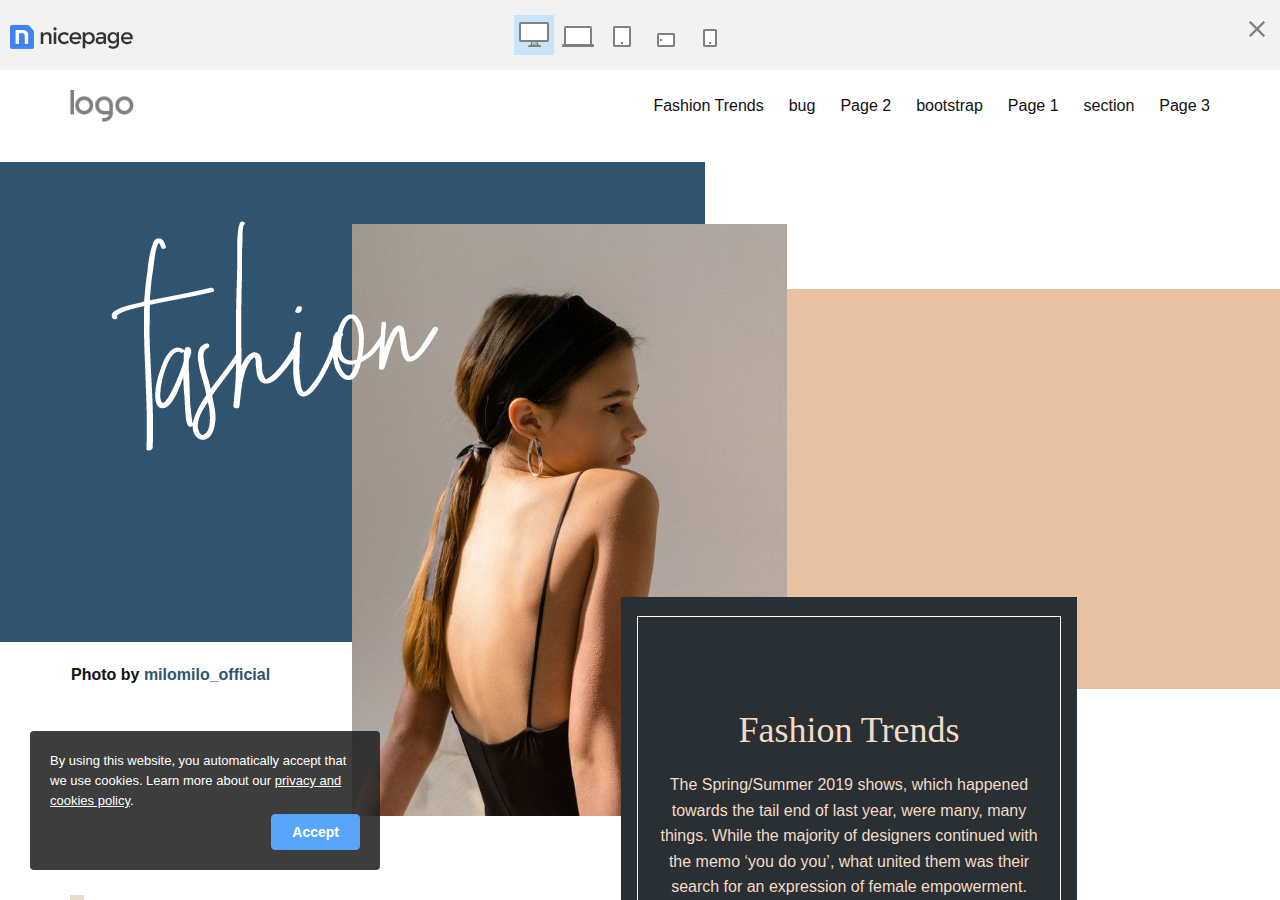
==== example-website/home.html @ a2098d79 "added example website" ====
<!DOCTYPE html>
<!-- saved from url=(0091)https://nicepage.com/html-templates/preview/designer-vision-of-fashion-32495?device=desktop -->
<html lang="en-US" class="hide-scroll"><script type="text/javascript" async="" src="./home_files/js"></script><script type="text/javascript" integrity="sha384-d/yhnowERvm+7eCU79T/bYjOiMmq4F11ElWYLmt0ktvYEVgqLDazh4+gW9CKMpYW" crossorigin="anonymous" async="" src="./home_files/amplitude-5.2.2-min.gz.js"></script><script async="" src="./home_files/fbevents.js"></script><script id="launchLiveScript"></script><head><meta http-equiv="Content-Type" content="text/html; charset=UTF-8"> 
    <title>Designer vision of fashion HTML Template Live Demo</title>
    <meta name="Keywords">
    <meta name="Description">
    



    <meta name="viewport" content="initial-scale=1.0,maximum-scale=1.0,user-scalable=no,width=device-width">
    <link href="https://fonts.googleapis.com/css?family=Roboto|Open+Sans:200,300,400,700,800,900&amp;subset=latin" rel="preload" as="font">





<script>
    window.isAuthenticated = 0;
    window.clientUserId = 0;
    window.clientUserName = '';
    window.userCountryCode = '';
    window.logPageEvent = 1;
    window.userHasAdsParams = 1;
    window.utmSourceFromReferrer = 0;
    window.currentLang = '';
    window.baseUrl = 'html-templates';
    window.currentUrl = 'html-templates';
    window.np_userId = '';
    window.isAmplitudeInitialized = false;
    window.sha256Email = '';

    function sendAnalyticsData(eventType, props, cb) {
        var json = { data: {} };
        json.userToken = np_userId;
        json.data.adsParams = $.cookie('AdsParameters');
        json.data.ga = $.cookie('_ga');
        json.data.gac = $.cookie('_gac_UA-88868916-2');
        json.data.userAgent = navigator.userAgent;
        json.data.eventType = eventType;
        json.data.props = props;
        $.ajax({
            'type': 'POST',
            'url': '/Feedback/SendAdsLog',
            'contentType': 'application/json; charset=utf-8',
            'data': JSON.stringify(json),
            'dataType': 'json',
            'complete': cb || function() {}
        });
    }

    function initializeAmplitudeUser() {
        if (isAmplitudeInitialized) {
            return;
        }
        isAmplitudeInitialized = true;

        if (clientUserId > 0)
        {
            identifyAmplitudeUser(clientUserId, clientUserName);
        }
        else
        {
            identifyAmplitudeUser(null);
        }
    }

    function sendAmplitudeAnalyticsData(eventName, eventProperties, userProperties, callback_function) {
        initializeAmplitudeUser();

        if (userProperties) {
            if(userProperties.utm_source || userProperties.utm_campaign) {
                var identify = new amplitude.Identify();
                identify.setOnce("utm_campaign", userProperties.utm_campaign);
                identify.setOnce("utm_source", userProperties.utm_source);
                identify.setOnce("utm_content", userProperties.utm_content);
                identify.setOnce("utm_term", userProperties.utm_term);
                identify.setOnce("utm_page", userProperties.utm_page);
                identify.setOnce("utm_page2", userProperties.utm_page);
                identify.setOnce("referrer", userProperties.referrer);

                amplitude.getInstance().identify(identify);

                userProperties.utm_source_last = userProperties.utm_source;
                userProperties.utm_campaign_last = userProperties.utm_campaign;
                userProperties.utm_content_last = userProperties.utm_content;
                userProperties.utm_term_last = userProperties.utm_term;
                userProperties.utm_page_last = userProperties.utm_page;
            }

            var userProps = objectWithoutProperties(userProperties, ["utm_campaign", "utm_source","utm_content", "utm_term", "utm_page", "referrer"]);
            amplitude.getInstance().setUserProperties(userProps);
        }

        if (!eventProperties) {
            eventProperties = {};
        }

        eventProperties.WebSite = 'true';
        eventProperties.IsAuthenticated = window.isAuthenticated;
        eventProperties.country_code = getCountryCode();
        eventProperties.lang = window.currentLang || '';

        var fullPageUrl = window.location.pathname.split('?')[0];
        eventProperties.full_page_url = fullPageUrl;
        eventProperties.page_url = clearPageUrl(fullPageUrl);

        if (typeof callback_function === 'function') {
            amplitude.getInstance().logEvent(eventName, eventProperties, callback_function);
        } else {
            amplitude.getInstance().logEvent(eventName, eventProperties);
        }
    }

    function identifyAmplitudeUser(userId, token) {
        if (userId) {
            amplitude.getInstance().setUserProperties({
                "Token": token,
                "UserId": userId
            });
        }

        var identify = new amplitude.Identify();
        amplitude.getInstance().identify(identify);
        if (userId) {
            amplitude.getInstance().setUserId(userId);
        }
    }

    function sendAnalyticsFromUrl(referrer, pageType) {
        var hash = window.location.hash;

        var urlIsAvailable = typeof URL === "function" || (navigator.userAgent.indexOf('MSIE') !== -1 && typeof URL === 'object');
        if (!urlIsAvailable) {
            return;
        }

        var url = new URL(window.location.href);
        if (hash && hash.indexOf('utm_') >= 0) {
            url = new URL(window.location.origin + window.location.pathname + hash.replace('#', '?'));
        }

        if (!url.searchParams) {
            return;
        }

        var utmParams = getUtmParams(url);
        var gclidFromUrl = utmParams.gclid;
        var utmParamsFromUrl = !!utmParams.utmSource || !!utmParams.utmCampaign || !!utmParams.gclid;
        if (!utmParamsFromUrl && userHasAdsParams)
        {
            utmParams = getUtmParamsFromCookie();
        }

        var canLog = canLogToAmplitude();
        if (utmParamsFromUrl || utmSourceFromReferrer) {
            var fullPageUrl = window.location.pathname.split('?')[0];
            var pageUrl = clearPageUrl(fullPageUrl);
            var userProps = {
                "utm_source": utmParams.utmSource,
                "utm_campaign": utmParams.utmCampaign,
                "utm_content": utmParams.utmContent,
                "utm_term": utmParams.utmTerm,
                "utm_page": getUtmPageValue(pageUrl),
                "utm_lang": window.currentLang || '',
                "referrer": referrer
            };

            if (gclidFromUrl) {
                var landingUrl = pageUrl.startsWith('/') && pageUrl !== '/' ? pageUrl.substr(1) : pageUrl;
                userProps.landing_page = landingUrl;

                var event = {
                    'Page': landingUrl,
                    'Url': window.location.href,
                    'utm_campaign_event': utmParams.utmCampaign
                }
                sendAmplitudeAnalyticsData('Landing Page', event, userProps);
            } else {
                var eventProps = {
                    "utm_source": utmParams.utmSource,
                    "utm_campaign": utmParams.utmCampaign,
                    "utm_content": utmParams.utmContent,
                    "utm_term": utmParams.utmTerm
                };

                if (utmParams.utmSource === "elastic") {
                    sendAmplitudeAnalyticsData('Email Click', eventProps);
                }

                if (canLog) {
                    sendAmplitudeAnalyticsData('Campaign', eventProps, userProps);
                }
            }
        }

        if (logPageEvent && canLog || (pageType === 'Pricing Page' && !window.isForbiddenCountry())) {
            var pageEventProps = {
                'type': pageType,
                'accepted_country': isValidCountry(),
                'force_log': !canLog
            };

            sendAmplitudeAnalyticsData('Page View', pageEventProps);
        }
    }

    document.addEventListener('DOMContentLoaded', function () {
        setCountryCode('https://location.nicepagesrv.com/country');
        setUserIdCookie();
        updatePageViewCounter();

        if (typeof gtag === 'function' && typeof canSendViewConversion === 'function' && window.isAuthenticated && canSendViewConversion()) {
            if (sha256Email) {
                gtag('set', 'user_data', { 'sha256_email_address': sha256Email });
            }
            //Event snippet for 2 Page View conversion page
            gtag('event', 'conversion', { 'send_to': 'AW-797221335/GbWrCJ6Ht5wYENfDkvwC', 'transaction_id': clientUserId });

            setAdsPageViewCookie();
        }

        var referrer = '';
        var pageType = 'Template Page Preview';
        sendAnalyticsFromUrl(referrer, pageType);

        if (location.href.indexOf('/frame/') === -1) {
            PureCookie.initCookieConsent({
                description: 'By using this website, you automatically accept that we use cookies. Learn more about our ',
                link: '<a href="https://nicepage.com/Privacy" target="_blank"> privacy and cookies policy</a>.',
                buttonCaption: "Accept",
                opacity: 0.88,
            });
        }
    });
</script>

<!--
<style>.async-hide { opacity: 0 !important} </style>
<script>(function(a,s,y,n,c,h,i,d,e){s.className+=' '+y;h.start=1*new Date;
h.end=i=function(){s.className=s.className.replace(RegExp(' ?'+y),'')};
(a[n]=a[n]||[]).hide=h;setTimeout(function(){i();h.end=null},c);h.timeout=c;
})(window,document.documentElement,'async-hide','dataLayer',4000,
{'GTM-KGP3NM3':true});</script>
-->    <!-- Global site tag (gtag.js) - Google Analytics -->
    <script async="" src="./home_files/js(1)"></script>
    <script>
        window.dataLayer = window.dataLayer || [];
        function gtag() { dataLayer.push(arguments); }
        gtag('js', new Date());

        var options = {};
        var awOptions = { 'allow_enhanced_conversions': true };
        if (clientUserId > 0) {
            options.user_id = clientUserId;
            awOptions.user_id = clientUserId;
        }
        // gtag('config', 'GA_TRACKING_ID', { 'optimize_id': 'OPT_CONTAINER_ID'});
        gtag('config', 'AW-797221335', awOptions);
        gtag('config', 'G-T7WWB0T53W', options);
    </script>
        <!-- Facebook Pixel Code -->
        <script>
            if(window.hideFacebookPixelCode !== true) {
                !function (f, b, e, v, n, t, s) {
                    if (f.fbq) return; n = f.fbq = function () {
                        n.callMethod ?
                            n.callMethod.apply(n, arguments) : n.queue.push(arguments)
                    };
                    if (!f._fbq) f._fbq = n; n.push = n; n.loaded = !0; n.version = '2.0';
                    n.queue = []; t = b.createElement(e); t.async = !0;
                    t.src = v; s = b.getElementsByTagName(e)[0];
                    s.parentNode.insertBefore(t, s)
                }(window, document, 'script',
                    'https://connect.facebook.net/en_US/fbevents.js');
                
                var fbInitOptions = { em: '' };
                if (clientUserId > 0) {
                    fbInitOptions.external_id = clientUserId;
                }
                
                fbq('init', '251025992170426', fbInitOptions);
                fbq('track', 'PageView');
            }
        </script>
        <noscript><img height="1" width="1" style="display:none" src="https://www.facebook.com/tr?id=251025992170426&ev=PageView&noscript=1" /></noscript>
        <!-- End Facebook Pixel Code -->

<!-- Amplitude Code -->
<script type="text/javascript">
    (function(e,t){var n=e.amplitude||{_q:[],_iq:{}};var r=t.createElement("script")
            ;r.type="text/javascript"
            ;r.integrity="sha384-d/yhnowERvm+7eCU79T/bYjOiMmq4F11ElWYLmt0ktvYEVgqLDazh4+gW9CKMpYW"
            ;r.crossOrigin="anonymous";r.async=true
            ;r.src="https://cdn.amplitude.com/libs/amplitude-5.2.2-min.gz.js"
            ;r.onload=function(){if(!e.amplitude.runQueuedFunctions){
                console.log("[Amplitude] Error: could not load SDK")}}
            ;var i=t.getElementsByTagName("script")[0];i.parentNode.insertBefore(r,i)
            ;function s(e,t){e.prototype[t]=function(){
            this._q.push([t].concat(Array.prototype.slice.call(arguments,0)));return this}}
        var o=function(){this._q=[];return this}
            ;var a=["add","append","clearAll","prepend","set","setOnce","unset"]
            ;for(var u=0;u<a.length;u++){s(o,a[u])}n.Identify=o;var c=function(){this._q=[]
                ;return this}
            ;var l=["setProductId","setQuantity","setPrice","setRevenueType","setEventProperties"]
            ;for(var p=0;p<l.length;p++){s(c,l[p])}n.Revenue=c
            ;var d=["init","logEvent","logRevenue","setUserId","setUserProperties","setOptOut","setVersionName","setDomain","setDeviceId","setGlobalUserProperties","identify","clearUserProperties","setGroup","logRevenueV2","regenerateDeviceId","groupIdentify","onInit","logEventWithTimestamp","logEventWithGroups","setSessionId","resetSessionId"]
            ;function v(e){function t(t){e[t]=function(){
                e._q.push([t].concat(Array.prototype.slice.call(arguments,0)))}}
            for(var n=0;n<d.length;n++){t(d[n])}}v(n);n.getInstance=function(e){
                e=(!e||e.length===0?"$default_instance":e).toLowerCase()
                    ;if(!n._iq.hasOwnProperty(e)){n._iq[e]={_q:[]};v(n._iq[e])}return n._iq[e]}
            ;e.amplitude=n})(window,document);
    amplitude.getInstance().init("878f4709123a5451aff838c1f870b849");
</script>

<script>
var shareasaleSSCID=shareasaleGetParameterByName("sscid");function shareasaleSetCookie(e,a,r,s,t){if(e&&a){var o,n=s?"; path="+s:"",i=t?"; domain="+t:"",S="";r&&((o=new Date).setTime(o.getTime()+r),S="; expires="+o.toUTCString()),document.cookie=e+"="+a+S+n+i+"; SameSite=None;Secure"}}function shareasaleGetParameterByName(e,a){a||(a=window.location.href),e=e.replace(/[\[\]]/g,"\\$&");var r=new RegExp("[?&]"+e+"(=([^&#]*)|&|#|$)").exec(a);return r?r[2]?decodeURIComponent(r[2].replace(/\+/g," ")):"":null}shareasaleSSCID&&shareasaleSetCookie("shareasaleSSCID",shareasaleSSCID,94670778e4,"/");
</script>






<script src="./home_files/main-libs.js"></script>
<link href="./home_files/main-libs.css" rel="stylesheet">


<!--[if lt IE 9]>
    <script src="https://html5shim.googlecode.com/svn/trunk/html5.js"></script>
<![endif]-->





    
    <meta name="robots" content="noindex, nofollow">
    <script type="text/javascript">
        var device = 'desktop';
        function init($) {
            $('#previewDesktopBtn').click(function (e) {
                setLivePreviewFrameSize($(this));
                setActiveResponsiveButton(this);
                e.preventDefault();
            });

            $('#previewLaptopBtn').click(function (e) {
                setLivePreviewFrameSize($(this));
                setActiveResponsiveButton(this);
                e.preventDefault();
            });
            $('#previewTabletBtn').click(function (e) {
                setLivePreviewFrameSize($(this));
                setActiveResponsiveButton(this);
                e.preventDefault();
            });
            $('#previewPhoneHorizontalBtn').click(function (e) {
                setLivePreviewFrameSize($(this));
                setActiveResponsiveButton(this);
                e.preventDefault();
            });
            $('#previewPhoneBtn').click(function (e) {
                setLivePreviewFrameSize($(this));
                setActiveResponsiveButton(this);
                e.preventDefault();
            });

            detectActiveResponsiveButton();
        }

        if (jQuery.isReady) {
            init(jQuery);
        } else {
            jQuery(function ($) {
                init($);
            });
        }

        function setActiveResponsiveButton(btn) {
            $(".page-preview-header > a").removeClass("active");
            $(btn).addClass("active");
        }

        function detectActiveResponsiveButton() {
            var d = device;
            if (!d) {
                d = 'desktop';
            }
            $("#preview" + d.charAt(0).toUpperCase() + d.substr(1) + "Btn").click();
        }

        function getDataPreviewSizeAttr(el) {
            return el.closest("[data-preview-size]").attr("data-preview-size");
        }

        function setLivePreviewFrameSize(srcEl) {
            var getScrollbarWidth = function () {
                var s = $('<div style="width:100px;height:100px;overflow:scroll;visibility:hidden;position:absolute;top:-99999px"><div style="height:200px;"></div></div>')
                    .appendTo("body");
                var res = s.width() - s.find("div").last().width();
                s.remove();
                return res;
            };
            var attr = getDataPreviewSizeAttr(srcEl);
            $('#livePreviewFrame').width(attr.indexOf("%") !== -1 ? attr : parseInt(attr, 10) + getScrollbarWidth());
        }

    </script>
    <style>
        .dialog-wrapper {
            display: none !important;
        }

        .wrap,
        #main {
            height: 100vh;
            margin: 0 !important;
        }

        iframe {
            display: none;
        }


        html,
        body {
            height: 100%;
        }

        .page-preview {
            border-radius: 0;
            height: 100%;
        }

        .page-preview-header {
            background: #f2f2f2;
            border: none;
            height: 70px;
            position: relative;
            text-align: center;
        }

        .page-preview-header > a {
            display: inline-block;
            margin-top: 15px;
            padding: 4px;
        }

        .page-preview-header > a:hover {
            background: #e2f0fc;
            text-decoration: none;
        }

        .page-preview-header > a.active {
            background: #c9e4f9;
        }

        .page-preview-header > .close {
            float: right;
            margin-right: 10px;
        }

        .page-preview-body {
            height: calc(100% - 70px);
            overflow: hidden;
            text-align: center;
        }

        .page-preview-body iframe {
            border: none;
            display: inline-block;
            height: 100%;
        }
    </style>

<script type="text/javascript" src="chrome-extension://hiaoiehpkillodoeillmodjcadmfmcbg/js/content.js" id="tagtician"></script><script id="dtmcookie">0</script><script id="dtmdata">"null"</script></head>
    <body>
        


<div class="page-preview">
    <div class="page-preview-header">
        <a class="hidden-sm hidden-xs active" href="https://nicepage.com/html-templates/preview/designer-vision-of-fashion-32495?device=desktop#" id="previewDesktopBtn" data-preview-size="100%"><img alt="Responsive Desktop Mode" src="./home_files/responsive-desktop.png"></a>
        <a class="hidden-sm hidden-xs" href="https://nicepage.com/html-templates/preview/designer-vision-of-fashion-32495?device=desktop#" id="previewLaptopBtn" data-preview-size="1040px"><img alt="Responsive Laptop Mode" src="./home_files/responsive-laptop.png"></a>
        <a class="hidden-xs" href="https://nicepage.com/html-templates/preview/designer-vision-of-fashion-32495?device=desktop#" id="previewTabletBtn" data-preview-size="820px"><img alt="Responsive Tablet Mode" src="./home_files/responsive-tablet.png"></a>
        <a class="hidden-xs" href="https://nicepage.com/html-templates/preview/designer-vision-of-fashion-32495?device=desktop#" id="previewPhoneHorizontalBtn" data-preview-size="640px"><img alt="Responsive Phone Horizontal Mode" src="./home_files/responsive-phone-horizontal.png"></a>
        <a class="hidden-xs" href="https://nicepage.com/html-templates/preview/designer-vision-of-fashion-32495?device=desktop#" id="previewPhoneBtn" data-preview-size="440px"><img alt="Responsive Phone Mode" src="./home_files/responsive-phone.png"></a>
        <a class="close" href="https://nicepage.com/ht/32495/designer-vision-of-fashion-html-template"><img alt="Close" src="./home_files/icon-close.png"></a>
    </div>
    <div class="page-preview-body">
        <iframe id="livePreviewFrame" src="./home_files/bootstrap.html" width="1057" height="640" style="width:100%;"></iframe>
    </div>
</div>
<a style="position:absolute;top:17px;left:10px;" href="https://nicepage.com/"><img alt="NicePage.com" src="./home_files/logo-w.png"></a>

        <script>
            if (window.parent) {
                var _w = 0, _h = 0;
                var updateFormSize = function () {
                    var form = $('form.shaped-form-extended,form.shaped-form');
                    var w = form.outerWidth(true);
                    var h = form.outerHeight(true);
                    if (Math.abs(_w - w) > 5 || Math.abs(_h - h) > 5) {
                        _w = w;
                        _h = h;
                        var msg = { key: 'login-frame-size', width: w, height: h };
                        window.parent.postMessage(msg, "*");
                    }
                    setTimeout(updateFormSize, 300);
                }
                updateFormSize();
            }
        </script><iframe allow="join-ad-interest-group" data-tagging-id="AW-797221335" data-load-time="1707697555384" height="0" width="0" style="display: none; visibility: hidden;" src="./home_files/797221335.html"></iframe>
    
</body><script type="text/javascript" async="" src="./home_files/f.txt"></script></html>
---- example-website/home_files/main-libs.css ----
/*  Log & Registration Forms */
.shaped-form-extended {
    position: relative;
    max-width: 800px;
    margin: 0 auto 20px;
}

.shaped-form {
    position: relative;
    max-width: 500px;
    margin: 0 auto 20px;
}

.shaped-form-extended .terms {
    font-size: 13px;
}


.shaped-form-extended h3 {
    font-size: 24px;
}

.shaped-form-extended .form-group {
    margin-bottom: 20px;
}

.login-form {
    position: relative;
    display: inline-block;
    text-align: left;
    vertical-align: middle;
    overflow: visible;
    background-color: #fff;
    border: 1px solid #e5e5e5;
    -webkit-border-radius: 5px;
    -moz-border-radius: 5px;
    border-radius: 5px;
    -webkit-box-shadow: 0 1px 2px #e0e0e0;
    -moz-box-shadow: 0 1px 2px #e0e0e0;
    box-shadow: 0 1px 2px #e0e0e0;
}

.shaped-form-extended-block {
    background-color: #fff;
    border: 1px solid #e5e5e5;
    -webkit-border-radius: 5px;
    -moz-border-radius: 5px;
    border-radius: 5px;
    -webkit-box-shadow: 0 1px 2px #e0e0e0;
    -moz-box-shadow: 0 1px 2px #e0e0e0;
    box-shadow: 0 1px 2px #e0e0e0;
}

.login-form .cancel-btn {
    position: absolute;
    right:5px;
    top:5px;
    z-index: 10;
}

.login-form .shaped-form-extended-block {
    background-color: transparent;
}

.loading-login-form,
.login-form-frame {
    margin: 0;
    padding: 0;
    border: 0;
    min-width: 800px;
    min-height: 355px;
}

.loading-login-form,
.small-login-form-frame {
    margin: 0;
    padding: 0;
    border: 0;
    min-width: 600px;
    min-height: 300px;
}

.hide-scroll .dialog-form {
    margin: 0;
}

html.hide-scroll {
    overflow: hidden;
}

.hide-scroll .shaped-form-extended-block {
    border: none;
    -webkit-box-shadow: none;
    -moz-box-shadow: none;
    box-shadow: none;
    min-width: 500px;
}

.shaped-form-extended-header {
    padding: 10px 20px 20px;
}

.shaped-form-extended-header p {
    font-family: "Trebuchet MS", "Tahoma", "Verdana", "Arial", "sans-serif";
    font-size: 21px;
    text-align: center;
}

.shaped-form-extended-header-images {
    margin-top: 15px;
    text-align: center;
}

.shaped-form-extended-header-images img{
    margin-left: 10px;
}

.shaped-form-extended-block-footer .shaped-form-extended-header-images {
    margin-top:0;
}

.shaped-form-extended-block-footer .shaped-form-extended-header-images a {
    font-size: 0;
}
.shaped-form-extended-block-footer .shaped-form-extended-header-images img {
    width:70px;
    height:20px;
    margin-left:0;
}

.shaped-form-extended-block-caption {
    margin: 40px 50px 0;
}

.shaped-form-extended-block-message {
    padding: 10px 50px 0;
    width: 60%;
}
.shaped-form-block-message {
    padding: 10px 50px 0;
}
.shaped-form-extended-block-content {
    padding: 20px 50px;
    width: 60%;
    display: inline-block;
    vertical-align: middle;
}

.shaped-form-block-content {
    padding: 20px 50px;
    width: 100%;
    display: inline-block;
    vertical-align: middle;
}

.shaped-form-extended-social-block-content {
    display: inline-block;
    border-left: 1px solid #bbb;
    /* border-top: 1px solid #bbb; */
    width: 39.5%;
    /*vertical-align: middle;*/
    padding: 70px 50px;
    text-align: center;
}

.shaped-form-extended-social-block-content .fb-btn {
        margin-top: 20px;
    }

.shaped-form-extended-block-footer {
    text-align: center;
    background-color: #f6f6f6;
    padding: 12px 0;
}


.shaped-form-extended-block select {
    width: 380px;
    padding: 6px 9px;
    line-height: 35px;
    height: 35px;
}
.shaped-form-extended-block input + div {
    margin-bottom: 8px;
    font-size: 13px;
}

.shaped-form-extended-block label {
    font-size: 13px;
    margin-top: 0;
    margin-bottom: 2px;
    padding-left: 0px;
}

.shaped-form-extended-block textarea {
    padding: 7px 9px;
    width: 360px;
    resize: vertical;
}

#recaptcha_logo {
    display: none;
}

.shaped-form-extended-block .form-btn-link {
    font-family: "Roboto", "Arial", "Tahoma", "Verdana", "sans-serif";
    font-size: 13px;
    margin-left: 0px;
}

@media (max-width:992px) {
    .shaped-form-extended-block-content {
        padding: 20px 40px;
        width: 55%;
    }

    .shaped-form-extended-social-block-content {
        width: 44.5%;
    }

    .shaped-form-extended-block-caption {
        margin: 40px 40px 0;
    }
}

@media (max-width:768px) {
    .shaped-form-extended {
        max-width: 520px;
    }

    .shaped-form-extended-block-content {
        width: 100%;
        display: block;
    }

    .shaped-form-extended-social-block-content {
        display: block;
        border-left: 0px solid #bbb;
        border-top: 1px solid #bbb;
        width: 100%;
        vertical-align: middle;
        padding: 40px 50px;
    }

    .shaped-form-extended-social-block-content .google-btn {
        display: inline-block;
        margin-top: 20px;
    }
}

@media (min-width:992px) {
    .web-account-form {
        margin-top: 80px;
    }
}

/* start default-button form designer-dialogs */
.default-button
{
    display: inline-block;
    position: relative;
    z-index: 0;
    font-family: 'Roboto',"Trebuchet MS","Tahoma","Verdana","Arial","sans-serif";
    font-size: 15px !important;
    font-weight: normal;
    line-height: 40px;
    white-space: nowrap;
    letter-spacing: 1px;
    text-align: center;
    text-decoration: none;
    text-transform: uppercase;
    border-width: 0;
    cursor: pointer;
    border-radius: 5px;
    min-width: 100px;
    margin: 0;
    padding: 0 15px;
    color: #ffffff !important;
    background: #3087df;
}

.default-button:hover {
    background: #5CA1E6;
}


.default-button:focus {
    outline: none;
}

#loginDialog.modal {
    background-color: rgba(0, 0, 0, 0.5);
    text-align: center;
    z-index: 1650;
}

#loginDialog.modal:after {
    display: inline-block;
    height: 100vh;
    content: "";
    vertical-align: middle;
}
/* end default-button */

.login-form-dialog-message {
    display: flex;
    flex-flow: column;
    max-width: 800px;
    max-height: 451px;
    top: 0px;
    background-color: white;
}
.login-form-dialog-message.overlay {
    position: absolute;
}
.login-form-dialog-message .horizontal-box {
    display: flex;
    flex-flow: row;
}
.login-form-dialog-message .spacer {
    flex: auto;
}
.login-form-dialog-message .centered-element {
    flex: none;
}/*! jQuery UI - v1.12.0 - 2016-07-08
* http://jqueryui.com
* Includes: core.css, accordion.css, autocomplete.css, menu.css, button.css, controlgroup.css, checkboxradio.css, datepicker.css, dialog.css, draggable.css, resizable.css, progressbar.css, selectable.css, selectmenu.css, slider.css, sortable.css, spinner.css, tabs.css, tooltip.css, theme.css
* To view and modify this theme, visit http://jqueryui.com/themeroller/?bgShadowXPos=&bgOverlayXPos=&bgErrorXPos=&bgHighlightXPos=&bgContentXPos=&bgHeaderXPos=&bgActiveXPos=&bgHoverXPos=&bgDefaultXPos=&bgShadowYPos=&bgOverlayYPos=&bgErrorYPos=&bgHighlightYPos=&bgContentYPos=&bgHeaderYPos=&bgActiveYPos=&bgHoverYPos=&bgDefaultYPos=&bgShadowRepeat=&bgOverlayRepeat=&bgErrorRepeat=&bgHighlightRepeat=&bgContentRepeat=&bgHeaderRepeat=&bgActiveRepeat=&bgHoverRepeat=&bgDefaultRepeat=&iconsHover=url(%22images%2Fui-icons_555555_256x240.png%22)&iconsHighlight=url(%22images%2Fui-icons_777620_256x240.png%22)&iconsHeader=url(%22images%2Fui-icons_444444_256x240.png%22)&iconsError=url(%22images%2Fui-icons_cc0000_256x240.png%22)&iconsDefault=url(%22images%2Fui-icons_777777_256x240.png%22)&iconsContent=url(%22images%2Fui-icons_444444_256x240.png%22)&iconsActive=url(%22images%2Fui-icons_ffffff_256x240.png%22)&bgImgUrlShadow=&bgImgUrlOverlay=&bgImgUrlHover=&bgImgUrlHighlight=&bgImgUrlHeader=&bgImgUrlError=&bgImgUrlDefault=&bgImgUrlContent=&bgImgUrlActive=&opacityFilterShadow=Alpha(Opacity%3D30)&opacityFilterOverlay=Alpha(Opacity%3D30)&opacityShadowPerc=30&opacityOverlayPerc=30&iconColorHover=%23555555&iconColorHighlight=%23777620&iconColorHeader=%23444444&iconColorError=%23cc0000&iconColorDefault=%23777777&iconColorContent=%23444444&iconColorActive=%23ffffff&bgImgOpacityShadow=0&bgImgOpacityOverlay=0&bgImgOpacityError=95&bgImgOpacityHighlight=55&bgImgOpacityContent=75&bgImgOpacityHeader=75&bgImgOpacityActive=65&bgImgOpacityHover=75&bgImgOpacityDefault=75&bgTextureShadow=flat&bgTextureOverlay=flat&bgTextureError=flat&bgTextureHighlight=flat&bgTextureContent=flat&bgTextureHeader=flat&bgTextureActive=flat&bgTextureHover=flat&bgTextureDefault=flat&cornerRadius=3px&fwDefault=normal&ffDefault=Arial%2CHelvetica%2Csans-serif&fsDefault=1em&cornerRadiusShadow=8px&thicknessShadow=5px&offsetLeftShadow=0px&offsetTopShadow=0px&opacityShadow=.3&bgColorShadow=%23666666&opacityOverlay=.3&bgColorOverlay=%23aaaaaa&fcError=%235f3f3f&borderColorError=%23f1a899&bgColorError=%23fddfdf&fcHighlight=%23777620&borderColorHighlight=%23dad55e&bgColorHighlight=%23fffa90&fcContent=%23333333&borderColorContent=%23dddddd&bgColorContent=%23ffffff&fcHeader=%23333333&borderColorHeader=%23dddddd&bgColorHeader=%23e9e9e9&fcActive=%23ffffff&borderColorActive=%23003eff&bgColorActive=%23007fff&fcHover=%232b2b2b&borderColorHover=%23cccccc&bgColorHover=%23ededed&fcDefault=%23454545&borderColorDefault=%23c5c5c5&bgColorDefault=%23f6f6f6
* Copyright jQuery Foundation and other contributors; Licensed MIT */

/* Layout helpers
----------------------------------*/
.ui-helper-hidden {
	display: none;
}
.ui-helper-hidden-accessible {
	border: 0;
	clip: rect(0 0 0 0);
	height: 1px;
	margin: -1px;
	overflow: hidden;
	padding: 0;
	position: absolute;
	width: 1px;
}
.ui-helper-reset {
	margin: 0;
	padding: 0;
	border: 0;
	outline: 0;
	line-height: 1.3;
	text-decoration: none;
	font-size: 100%;
	list-style: none;
}
.ui-helper-clearfix:before,
.ui-helper-clearfix:after {
	content: "";
	display: table;
	border-collapse: collapse;
}
.ui-helper-clearfix:after {
	clear: both;
}
.ui-helper-zfix {
	width: 100%;
	height: 100%;
	top: 0;
	left: 0;
	position: absolute;
	opacity: 0;
	filter:Alpha(Opacity=0); /* support: IE8 */
}

.ui-front {
	z-index: 100;
}


/* Interaction Cues
----------------------------------*/
.ui-state-disabled {
	cursor: default !important;
	pointer-events: none;
}


/* Icons
----------------------------------*/
.ui-icon {
	display: inline-block;
	vertical-align: middle;
	margin-top: -.25em;
	position: relative;
	text-indent: -99999px;
	overflow: hidden;
	background-repeat: no-repeat;
}

.ui-widget-icon-block {
	left: 50%;
	margin-left: -8px;
	display: block;
}

/* Misc visuals
----------------------------------*/

/* Overlays */
.ui-widget-overlay {
	position: fixed;
	top: 0;
	left: 0;
	width: 100%;
	height: 100%;
}
.ui-accordion .ui-accordion-header {
	display: block;
	cursor: pointer;
	position: relative;
	margin: 2px 0 0 0;
	padding: .5em .5em .5em .7em;
	font-size: 100%;
}
.ui-accordion .ui-accordion-content {
	padding: 1em 2.2em;
	border-top: 0;
	overflow: auto;
}
.ui-autocomplete {
	position: absolute;
	top: 0;
	left: 0;
	cursor: default;
}
.ui-menu {
	list-style: none;
	padding: 0;
	margin: 0;
	display: block;
	outline: 0;
}
.ui-menu .ui-menu {
	position: absolute;
}
.ui-menu .ui-menu-item {
	margin: 0;
	cursor: pointer;
	/* support: IE10, see #8844 */
	list-style-image: url("[data-uri]");
	padding: 1px 5px;
}
.ui-menu .ui-menu-item-wrapper {
	position: relative;
	padding: 3px 1em 3px .4em;
}
.ui-menu .ui-menu-divider {
	margin: 5px 0;
	height: 0;
	font-size: 0;
	line-height: 0;
	border-width: 1px 0 0 0;
}
.ui-menu .ui-state-focus,
.ui-menu .ui-state-active {
	margin: -1px;
}

/* icon support */
.ui-menu-icons {
	position: relative;
}
.ui-menu-icons .ui-menu-item-wrapper {
	padding-left: 2em;
}

/* left-aligned */
.ui-menu .ui-icon {
	position: absolute;
	top: 0;
	bottom: 0;
	left: .2em;
	margin: auto 0;
}

/* right-aligned */
.ui-menu .ui-menu-icon {
	left: auto;
	right: 0;
}
.ui-button {
	padding: .4em 1em;
	display: inline-block;
	position: relative;
	line-height: normal;
	margin-right: .1em;
	cursor: pointer;
	vertical-align: middle;
	text-align: center;
	-webkit-user-select: none;
	-moz-user-select: none;
	-ms-user-select: none;
	user-select: none;

	/* Support: IE <= 11 */
	overflow: visible;
}

.ui-button,
.ui-button:link,
.ui-button:visited,
.ui-button:hover,
.ui-button:active {
	text-decoration: none;
}

/* to make room for the icon, a width needs to be set here */
.ui-button-icon-only {
	width: 2em;
	box-sizing: border-box;
	text-indent: -9999px;
	white-space: nowrap;
}

/* no icon support for input elements */
input.ui-button.ui-button-icon-only {
	text-indent: 0;
}

/* button icon element(s) */
.ui-button-icon-only .ui-icon {
	position: absolute;
	top: 50%;
	left: 50%;
	margin-top: -8px;
	margin-left: -8px;
}

.ui-button.ui-icon-notext .ui-icon {
	padding: 0;
	width: 2.1em;
	height: 2.1em;
	text-indent: -9999px;
	white-space: nowrap;

}

input.ui-button.ui-icon-notext .ui-icon {
	width: auto;
	height: auto;
	text-indent: 0;
	white-space: normal;
	padding: .4em 1em;
}

/* workarounds */
/* Support: Firefox 5 - 40 */
input.ui-button::-moz-focus-inner,
button.ui-button::-moz-focus-inner {
	border: 0;
	padding: 0;
}
.ui-controlgroup {
	vertical-align: middle;
	display: inline-block;
}
.ui-controlgroup > .ui-controlgroup-item {
	float: left;
	margin-left: 0;
	margin-right: 0;
}
.ui-controlgroup > .ui-controlgroup-item:focus,
.ui-controlgroup > .ui-controlgroup-item.ui-visual-focus {
	z-index: 9999;
}
.ui-controlgroup-vertical > .ui-controlgroup-item {
	display: block;
	float: none;
	width: 100%;
	margin-top: 0;
	margin-bottom: 0;
	text-align: left;
}
.ui-controlgroup-vertical .ui-controlgroup-item {
	box-sizing: border-box;
}
.ui-controlgroup .ui-controlgroup-label {
	padding: .4em 1em;
}
.ui-controlgroup .ui-controlgroup-label span {
	font-size: 80%;
}
.ui-controlgroup-horizontal .ui-controlgroup-label + .ui-controlgroup-item {
	border-left: none;
}
.ui-controlgroup-vertical .ui-controlgroup-label + .ui-controlgroup-item {
	border-top: none;
}
.ui-controlgroup-horizontal .ui-controlgroup-label.ui-widget-content {
	border-right: none;
}
.ui-controlgroup-vertical .ui-controlgroup-label.ui-widget-content {
	border-bottom: none;
}

/* Spinner specific style fixes */
.ui-controlgroup-vertical .ui-spinner-input {

	/* Support: IE8 only, Android < 4.4 only */
	width: 75%;
	width: calc( 100% - 2.4em );
}
.ui-controlgroup-vertical .ui-spinner .ui-spinner-up {
	border-top-style: solid;
}

.ui-checkboxradio-label .ui-icon-background {
	box-shadow: inset 1px 1px 1px #ccc;
	border-radius: .12em;
	border: none;
}
.ui-checkboxradio-radio-label .ui-icon-background {
	width: 16px;
	height: 16px;
	border-radius: 1em;
	overflow: visible;
	border: none;
}
.ui-checkboxradio-radio-label.ui-checkboxradio-checked .ui-icon,
.ui-checkboxradio-radio-label.ui-checkboxradio-checked:hover .ui-icon {
	background-image: none;
	width: 8px;
	height: 8px;
	border-width: 4px;
	border-style: solid;
}
.ui-checkboxradio-disabled {
	pointer-events: none;
}
.ui-datepicker {
	width: 17em;
	padding: .2em .2em 0;
	display: none;
}
.ui-datepicker .ui-datepicker-header {
	position: relative;
	padding: .2em 0;
}
.ui-datepicker .ui-datepicker-prev,
.ui-datepicker .ui-datepicker-next {
	position: absolute;
	top: 2px;
	width: 1.8em;
	height: 1.8em;
}
.ui-datepicker .ui-datepicker-prev-hover,
.ui-datepicker .ui-datepicker-next-hover {
	top: 1px;
}
.ui-datepicker .ui-datepicker-prev {
	left: 2px;
}
.ui-datepicker .ui-datepicker-next {
	right: 2px;
}
.ui-datepicker .ui-datepicker-prev-hover {
	left: 1px;
}
.ui-datepicker .ui-datepicker-next-hover {
	right: 1px;
}
.ui-datepicker .ui-datepicker-prev span,
.ui-datepicker .ui-datepicker-next span {
	display: block;
	position: absolute;
	left: 50%;
	margin-left: -8px;
	top: 50%;
	margin-top: -8px;
}
.ui-datepicker .ui-datepicker-title {
	margin: 0 2.3em;
	line-height: 1.8em;
	text-align: center;
}
.ui-datepicker .ui-datepicker-title select {
	font-size: 1em;
	margin: 1px 0;
}
.ui-datepicker select.ui-datepicker-month,
.ui-datepicker select.ui-datepicker-year {
	width: 45%;
}
.ui-datepicker table {
	width: 100%;
	font-size: .9em;
	border-collapse: collapse;
	margin: 0 0 .4em;
}
.ui-datepicker th {
	padding: .7em .3em;
	text-align: center;
	font-weight: bold;
	border: 0;
}
.ui-datepicker td {
	border: 0;
	padding: 1px;
}
.ui-datepicker td span,
.ui-datepicker td a {
	display: block;
	padding: .2em;
	text-align: right;
	text-decoration: none;
}
.ui-datepicker .ui-datepicker-buttonpane {
	background-image: none;
	margin: .7em 0 0 0;
	padding: 0 .2em;
	border-left: 0;
	border-right: 0;
	border-bottom: 0;
}
.ui-datepicker .ui-datepicker-buttonpane button {
	float: right;
	margin: .5em .2em .4em;
	cursor: pointer;
	padding: .2em .6em .3em .6em;
	width: auto;
	overflow: visible;
}
.ui-datepicker .ui-datepicker-buttonpane button.ui-datepicker-current {
	float: left;
}

/* with multiple calendars */
.ui-datepicker.ui-datepicker-multi {
	width: auto;
}
.ui-datepicker-multi .ui-datepicker-group {
	float: left;
}
.ui-datepicker-multi .ui-datepicker-group table {
	width: 95%;
	margin: 0 auto .4em;
}
.ui-datepicker-multi-2 .ui-datepicker-group {
	width: 50%;
}
.ui-datepicker-multi-3 .ui-datepicker-group {
	width: 33.3%;
}
.ui-datepicker-multi-4 .ui-datepicker-group {
	width: 25%;
}
.ui-datepicker-multi .ui-datepicker-group-last .ui-datepicker-header,
.ui-datepicker-multi .ui-datepicker-group-middle .ui-datepicker-header {
	border-left-width: 0;
}
.ui-datepicker-multi .ui-datepicker-buttonpane {
	clear: left;
}
.ui-datepicker-row-break {
	clear: both;
	width: 100%;
	font-size: 0;
}

/* RTL support */
.ui-datepicker-rtl {
	direction: rtl;
}
.ui-datepicker-rtl .ui-datepicker-prev {
	right: 2px;
	left: auto;
}
.ui-datepicker-rtl .ui-datepicker-next {
	left: 2px;
	right: auto;
}
.ui-datepicker-rtl .ui-datepicker-prev:hover {
	right: 1px;
	left: auto;
}
.ui-datepicker-rtl .ui-datepicker-next:hover {
	left: 1px;
	right: auto;
}
.ui-datepicker-rtl .ui-datepicker-buttonpane {
	clear: right;
}
.ui-datepicker-rtl .ui-datepicker-buttonpane button {
	float: left;
}
.ui-datepicker-rtl .ui-datepicker-buttonpane button.ui-datepicker-current,
.ui-datepicker-rtl .ui-datepicker-group {
	float: right;
}
.ui-datepicker-rtl .ui-datepicker-group-last .ui-datepicker-header,
.ui-datepicker-rtl .ui-datepicker-group-middle .ui-datepicker-header {
	border-right-width: 0;
	border-left-width: 1px;
}

/* Icons */
.ui-datepicker .ui-icon {
	display: block;
	text-indent: -99999px;
	overflow: hidden;
	background-repeat: no-repeat;
	left: .5em;
	top: .3em;
}
.ui-dialog {
	position: absolute;
	top: 0;
	left: 0;
	padding: .2em;
	outline: 0;
}
.ui-dialog .ui-dialog-titlebar {
	padding: .4em 1em;
	position: relative;
}
.ui-dialog .ui-dialog-title {
	float: left;
	margin: .1em 0;
	white-space: nowrap;
	width: 90%;
	overflow: hidden;
	text-overflow: ellipsis;
}
.ui-dialog .ui-dialog-titlebar-close {
	position: absolute;
	right: .3em;
	top: 50%;
	width: 20px;
	margin: -10px 0 0 0;
	padding: 1px;
	height: 20px;
}
.ui-dialog .ui-dialog-content {
	position: relative;
	border: 0;
	padding: .5em 1em;
	background: none;
	overflow: auto;
}
.ui-dialog .ui-dialog-buttonpane {
	text-align: left;
	border-width: 1px 0 0 0;
	background-image: none;
	margin-top: .5em;
	padding: .3em 1em .5em .4em;
}
.ui-dialog .ui-dialog-buttonpane .ui-dialog-buttonset {
	float: right;
}
.ui-dialog .ui-dialog-buttonpane button {
	margin: .5em .4em .5em 0;
	cursor: pointer;
}
.ui-dialog .ui-resizable-n {
	height: 2px;
	top: 0;
}
.ui-dialog .ui-resizable-e {
	width: 2px;
	right: 0;
}
.ui-dialog .ui-resizable-s {
	height: 2px;
	bottom: 0;
}
.ui-dialog .ui-resizable-w {
	width: 2px;
	left: 0;
}
.ui-dialog .ui-resizable-se,
.ui-dialog .ui-resizable-sw,
.ui-dialog .ui-resizable-ne,
.ui-dialog .ui-resizable-nw {
	width: 7px;
	height: 7px;
}
.ui-dialog .ui-resizable-se {
	right: 0;
	bottom: 0;
}
.ui-dialog .ui-resizable-sw {
	left: 0;
	bottom: 0;
}
.ui-dialog .ui-resizable-ne {
	right: 0;
	top: 0;
}
.ui-dialog .ui-resizable-nw {
	left: 0;
	top: 0;
}
.ui-draggable .ui-dialog-titlebar {
	cursor: move;
}
.ui-draggable-handle {
	-ms-touch-action: none;
	touch-action: none;
}
.ui-resizable {
	position: relative;
}
.ui-resizable-handle {
	position: absolute;
	font-size: 0.1px;
	display: block;
	-ms-touch-action: none;
	touch-action: none;
}
.ui-resizable-disabled .ui-resizable-handle,
.ui-resizable-autohide .ui-resizable-handle {
	display: none;
}
.ui-resizable-n {
	cursor: n-resize;
	height: 7px;
	width: 100%;
	top: -5px;
	left: 0;
}
.ui-resizable-s {
	cursor: s-resize;
	height: 7px;
	width: 100%;
	bottom: -5px;
	left: 0;
}
.ui-resizable-e {
	cursor: e-resize;
	width: 7px;
	right: -5px;
	top: 0;
	height: 100%;
}
.ui-resizable-w {
	cursor: w-resize;
	width: 7px;
	left: -5px;
	top: 0;
	height: 100%;
}
.ui-resizable-se {
	cursor: se-resize;
	width: 12px;
	height: 12px;
	right: 1px;
	bottom: 1px;
}
.ui-resizable-sw {
	cursor: sw-resize;
	width: 9px;
	height: 9px;
	left: -5px;
	bottom: -5px;
}
.ui-resizable-nw {
	cursor: nw-resize;
	width: 9px;
	height: 9px;
	left: -5px;
	top: -5px;
}
.ui-resizable-ne {
	cursor: ne-resize;
	width: 9px;
	height: 9px;
	right: -5px;
	top: -5px;
}
.ui-progressbar {
	height: 2em;
	text-align: left;
	overflow: hidden;
}
.ui-progressbar .ui-progressbar-value {
	margin: -1px;
	height: 100%;
}
.ui-progressbar .ui-progressbar-overlay {
	background: url("[data-uri]");
	height: 100%;
	filter: alpha(opacity=25); /* support: IE8 */
	opacity: 0.25;
}
.ui-progressbar-indeterminate .ui-progressbar-value {
	background-image: none;
}
.ui-selectable {
	-ms-touch-action: none;
	touch-action: none;
}
.ui-selectable-helper {
	position: absolute;
	z-index: 100;
	border: 1px dotted black;
}
.ui-selectmenu-menu {
	padding: 0;
	margin: 0;
	position: absolute;
	top: 0;
	left: 0;
	display: none;
}
.ui-selectmenu-menu .ui-menu {
	overflow: auto;
	overflow-x: hidden;
	padding-bottom: 1px;
}
.ui-selectmenu-menu .ui-menu .ui-selectmenu-optgroup {
	font-size: 1em;
	font-weight: bold;
	line-height: 1.5;
	padding: 2px 0.4em;
	margin: 0.5em 0 0 0;
	height: auto;
	border: 0;
}
.ui-selectmenu-open {
	display: block;
}
.ui-selectmenu-text {
	display: block;
	margin-right: 20px;
	overflow: hidden;
	text-overflow: ellipsis;
}
.ui-selectmenu-button.ui-button {
	text-align: left;
	white-space: nowrap;
	width: 14em;
}
.ui-selectmenu-icon.ui-icon {
	float: right;
	margin-top: 0;
}
.ui-slider {
	position: relative;
	text-align: left;
}
.ui-slider .ui-slider-handle {
	position: absolute;
	z-index: 2;
	width: 1.2em;
	height: 1.2em;
	cursor: default;
	-ms-touch-action: none;
	touch-action: none;
}
.ui-slider .ui-slider-range {
	position: absolute;
	z-index: 1;
	font-size: .7em;
	display: block;
	border: 0;
	background-position: 0 0;
}

/* support: IE8 - See #6727 */
.ui-slider.ui-state-disabled .ui-slider-handle,
.ui-slider.ui-state-disabled .ui-slider-range {
	filter: inherit;
}

.ui-slider-horizontal {
	height: .8em;
}
.ui-slider-horizontal .ui-slider-handle {
	top: -.3em;
	margin-left: -.6em;
}
.ui-slider-horizontal .ui-slider-range {
	top: 0;
	height: 100%;
}
.ui-slider-horizontal .ui-slider-range-min {
	left: 0;
}
.ui-slider-horizontal .ui-slider-range-max {
	right: 0;
}

.ui-slider-vertical {
	width: .8em;
	height: 100px;
}
.ui-slider-vertical .ui-slider-handle {
	left: -.3em;
	margin-left: 0;
	margin-bottom: -.6em;
}
.ui-slider-vertical .ui-slider-range {
	left: 0;
	width: 100%;
}
.ui-slider-vertical .ui-slider-range-min {
	bottom: 0;
}
.ui-slider-vertical .ui-slider-range-max {
	top: 0;
}
.ui-sortable-handle {
	-ms-touch-action: none;
	touch-action: none;
}
.ui-spinner {
	position: relative;
	display: inline-block;
	overflow: hidden;
	padding: 0;
	vertical-align: middle;
}
.ui-spinner-input {
	border: none;
	background: none;
	color: inherit;
	padding: .222em 0;
	margin: .2em 0;
	vertical-align: middle;
	margin-left: .4em;
	margin-right: 2em;
}
.ui-spinner-button {
	width: 1.6em;
	height: 50%;
	font-size: .5em;
	padding: 0;
	margin: 0;
	text-align: center;
	position: absolute;
	cursor: default;
	display: block;
	overflow: hidden;
	right: 0;
}
/* more specificity required here to override default borders */
.ui-spinner a.ui-spinner-button {
	border-top-style: none;
	border-bottom-style: none;
	border-right-style: none;
}
.ui-spinner-up {
	top: 0;
}
.ui-spinner-down {
	bottom: 0;
}
.ui-tabs {
	position: relative;/* position: relative prevents IE scroll bug (element with position: relative inside container with overflow: auto appear as "fixed") */
	padding: .2em;
}
.ui-tabs .ui-tabs-nav {
	margin: 0;
	padding: .2em .2em 0;
}
.ui-tabs .ui-tabs-nav li {
	list-style: none;
	float: left;
	position: relative;
	top: 0;
	margin: 1px .2em 0 0;
	border-bottom-width: 0;
	padding: 0;
	white-space: nowrap;
}
.ui-tabs .ui-tabs-nav .ui-tabs-anchor {
	float: left;
	padding: .5em 1em;
	text-decoration: none;
}
.ui-tabs .ui-tabs-nav li.ui-tabs-active {
	margin-bottom: -1px;
	padding-bottom: 1px;
}
.ui-tabs .ui-tabs-nav li.ui-tabs-active .ui-tabs-anchor,
.ui-tabs .ui-tabs-nav li.ui-state-disabled .ui-tabs-anchor,
.ui-tabs .ui-tabs-nav li.ui-tabs-loading .ui-tabs-anchor {
	cursor: text;
}
.ui-tabs-collapsible .ui-tabs-nav li.ui-tabs-active .ui-tabs-anchor {
	cursor: pointer;
}
.ui-tabs .ui-tabs-panel {
	display: block;
	border-width: 0;
	padding: 1em 1.4em;
	background: none;
}
.ui-tooltip {
	padding: 8px;
	position: absolute;
	z-index: 9999;
	max-width: 300px;
}
body .ui-tooltip {
	border-width: 2px;
}

/* Component containers
----------------------------------*/
.ui-widget {
	font-family: Arial,Helvetica,sans-serif;
	font-size: 1em;
}
.ui-widget .ui-widget {
	font-size: 1em;
}
.ui-widget input,
.ui-widget select,
.ui-widget textarea,
.ui-widget button {
	font-family: Arial,Helvetica,sans-serif;
	font-size: 1em;
}
.ui-widget.ui-widget-content {
	border: 1px solid #c5c5c5;
}
.ui-widget-content {
	border: 1px solid #dddddd;
	background: #ffffff;
	color: #333333;
}
.ui-widget-content a {
	color: #333333;
}
.ui-widget-header {
	border: 1px solid #dddddd;
	background: #e9e9e9;
	color: #333333;
	font-weight: bold;
}
.ui-widget-header a {
	color: #333333;
}

/* Interaction states
----------------------------------*/
.ui-state-default,
.ui-widget-content .ui-state-default,
.ui-widget-header .ui-state-default,
.ui-button,

	/* We use html here because we need a greater specificity to make sure disabled
    works properly when clicked or hovered */
html .ui-button.ui-state-disabled:hover,
html .ui-button.ui-state-disabled:active {
	border: 1px solid #c5c5c5;
	background: #f6f6f6;
	font-weight: normal;
	color: #454545;
}
.ui-state-default a,
.ui-state-default a:link,
.ui-state-default a:visited,
a.ui-button,
a:link.ui-button,
a:visited.ui-button,
.ui-button {
	color: #454545;
	text-decoration: none;
}
.ui-state-hover,
.ui-widget-content .ui-state-hover,
.ui-widget-header .ui-state-hover,
.ui-state-focus,
.ui-widget-content .ui-state-focus,
.ui-widget-header .ui-state-focus,
.ui-button:hover,
.ui-button:focus {
	border: 1px solid #cccccc;
	background: #ededed;
	font-weight: normal;
	color: #2b2b2b;
}
.ui-state-hover a,
.ui-state-hover a:hover,
.ui-state-hover a:link,
.ui-state-hover a:visited,
.ui-state-focus a,
.ui-state-focus a:hover,
.ui-state-focus a:link,
.ui-state-focus a:visited,
a.ui-button:hover,
a.ui-button:focus {
	color: #2b2b2b;
	text-decoration: none;
}

.ui-visual-focus {
	box-shadow: 0 0 3px 1px rgb(94, 158, 214);
}
.ui-state-active,
.ui-widget-content .ui-state-active,
.ui-widget-header .ui-state-active,
a.ui-button:active,
.ui-button:active,
.ui-button.ui-state-active:hover {
	border: 1px solid #003eff;
	background: #007fff;
	font-weight: normal;
	color: #ffffff;
}
.ui-icon-background,
.ui-state-active .ui-icon-background {
	border: #003eff;
	background-color: #ffffff;
}
.ui-state-active a,
.ui-state-active a:link,
.ui-state-active a:visited {
	color: #ffffff;
	text-decoration: none;
}

/* Interaction Cues
----------------------------------*/
.ui-state-highlight,
.ui-widget-content .ui-state-highlight,
.ui-widget-header .ui-state-highlight {
	border: 1px solid #dad55e;
	background: #fffa90;
	color: #777620;
}
.ui-state-checked {
	border: 1px solid #dad55e;
	background: #fffa90;
}
.ui-state-highlight a,
.ui-widget-content .ui-state-highlight a,
.ui-widget-header .ui-state-highlight a {
	color: #777620;
}
.ui-state-error,
.ui-widget-content .ui-state-error,
.ui-widget-header .ui-state-error {
	border: 1px solid #f1a899;
	background: #fddfdf;
	color: #5f3f3f;
}
.ui-state-error a,
.ui-widget-content .ui-state-error a,
.ui-widget-header .ui-state-error a {
	color: #5f3f3f;
}
.ui-state-error-text,
.ui-widget-content .ui-state-error-text,
.ui-widget-header .ui-state-error-text {
	color: #5f3f3f;
}
.ui-priority-primary,
.ui-widget-content .ui-priority-primary,
.ui-widget-header .ui-priority-primary {
	font-weight: bold;
}
.ui-priority-secondary,
.ui-widget-content .ui-priority-secondary,
.ui-widget-header .ui-priority-secondary {
	opacity: .7;
	filter:Alpha(Opacity=70); /* support: IE8 */
	font-weight: normal;
}
.ui-state-disabled,
.ui-widget-content .ui-state-disabled,
.ui-widget-header .ui-state-disabled {
	opacity: .35;
	filter:Alpha(Opacity=35); /* support: IE8 */
	background-image: none;
}
.ui-state-disabled .ui-icon {
	filter:Alpha(Opacity=35); /* support: IE8 - See #6059 */
}

/* Icons
----------------------------------*/

/* states and images */
.ui-icon {
	width: 16px;
	height: 16px;
}
.ui-icon,
.ui-widget-content .ui-icon {
	background-image: url([data-uri]);
}
.ui-widget-header .ui-icon {
	background-image: url([data-uri]);
}
.ui-button .ui-icon {
	background-image: url([data-uri]);
}
.ui-state-hover .ui-icon,
.ui-state-focus .ui-icon,
.ui-button:hover .ui-icon,
.ui-button:focus .ui-icon,
.ui-state-default .ui-icon {
	background-image: url([data-uri]);
}
.ui-state-active .ui-icon,
.ui-button:active .ui-icon {
	background-image: url([data-uri]);
}
.ui-state-highlight .ui-icon,
.ui-button .ui-state-highlight.ui-icon {
	background-image: url([data-uri]);
}
.ui-state-error .ui-icon,
.ui-state-error-text .ui-icon {
	background-image: url([data-uri]);
}

/* positioning */
.ui-icon-blank { background-position: 16px 16px; }
.ui-icon-caret-1-n { background-position: 0 0; }
.ui-icon-caret-1-ne { background-position: -16px 0; }
.ui-icon-caret-1-e { background-position: -32px 0; }
.ui-icon-caret-1-se { background-position: -48px 0; }
.ui-icon-caret-1-s { background-position: -65px 0; }
.ui-icon-caret-1-sw { background-position: -80px 0; }
.ui-icon-caret-1-w { background-position: -96px 0; }
.ui-icon-caret-1-nw { background-position: -112px 0; }
.ui-icon-caret-2-n-s { background-position: -128px 0; }
.ui-icon-caret-2-e-w { background-position: -144px 0; }
.ui-icon-triangle-1-n { background-position: 0 -16px; }
.ui-icon-triangle-1-ne { background-position: -16px -16px; }
.ui-icon-triangle-1-e { background-position: -32px -16px; }
.ui-icon-triangle-1-se { background-position: -48px -16px; }
.ui-icon-triangle-1-s { background-position: -65px -16px; }
.ui-icon-triangle-1-sw { background-position: -80px -16px; }
.ui-icon-triangle-1-w { background-position: -96px -16px; }
.ui-icon-triangle-1-nw { background-position: -112px -16px; }
.ui-icon-triangle-2-n-s { background-position: -128px -16px; }
.ui-icon-triangle-2-e-w { background-position: -144px -16px; }
.ui-icon-arrow-1-n { background-position: 0 -32px; }
.ui-icon-arrow-1-ne { background-position: -16px -32px; }
.ui-icon-arrow-1-e { background-position: -32px -32px; }
.ui-icon-arrow-1-se { background-position: -48px -32px; }
.ui-icon-arrow-1-s { background-position: -65px -32px; }
.ui-icon-arrow-1-sw { background-position: -80px -32px; }
.ui-icon-arrow-1-w { background-position: -96px -32px; }
.ui-icon-arrow-1-nw { background-position: -112px -32px; }
.ui-icon-arrow-2-n-s { background-position: -128px -32px; }
.ui-icon-arrow-2-ne-sw { background-position: -144px -32px; }
.ui-icon-arrow-2-e-w { background-position: -160px -32px; }
.ui-icon-arrow-2-se-nw { background-position: -176px -32px; }
.ui-icon-arrowstop-1-n { background-position: -192px -32px; }
.ui-icon-arrowstop-1-e { background-position: -208px -32px; }
.ui-icon-arrowstop-1-s { background-position: -224px -32px; }
.ui-icon-arrowstop-1-w { background-position: -240px -32px; }
.ui-icon-arrowthick-1-n { background-position: 1px -48px; }
.ui-icon-arrowthick-1-ne { background-position: -16px -48px; }
.ui-icon-arrowthick-1-e { background-position: -32px -48px; }
.ui-icon-arrowthick-1-se { background-position: -48px -48px; }
.ui-icon-arrowthick-1-s { background-position: -64px -48px; }
.ui-icon-arrowthick-1-sw { background-position: -80px -48px; }
.ui-icon-arrowthick-1-w { background-position: -96px -48px; }
.ui-icon-arrowthick-1-nw { background-position: -112px -48px; }
.ui-icon-arrowthick-2-n-s { background-position: -128px -48px; }
.ui-icon-arrowthick-2-ne-sw { background-position: -144px -48px; }
.ui-icon-arrowthick-2-e-w { background-position: -160px -48px; }
.ui-icon-arrowthick-2-se-nw { background-position: -176px -48px; }
.ui-icon-arrowthickstop-1-n { background-position: -192px -48px; }
.ui-icon-arrowthickstop-1-e { background-position: -208px -48px; }
.ui-icon-arrowthickstop-1-s { background-position: -224px -48px; }
.ui-icon-arrowthickstop-1-w { background-position: -240px -48px; }
.ui-icon-arrowreturnthick-1-w { background-position: 0 -64px; }
.ui-icon-arrowreturnthick-1-n { background-position: -16px -64px; }
.ui-icon-arrowreturnthick-1-e { background-position: -32px -64px; }
.ui-icon-arrowreturnthick-1-s { background-position: -48px -64px; }
.ui-icon-arrowreturn-1-w { background-position: -64px -64px; }
.ui-icon-arrowreturn-1-n { background-position: -80px -64px; }
.ui-icon-arrowreturn-1-e { background-position: -96px -64px; }
.ui-icon-arrowreturn-1-s { background-position: -112px -64px; }
.ui-icon-arrowrefresh-1-w { background-position: -128px -64px; }
.ui-icon-arrowrefresh-1-n { background-position: -144px -64px; }
.ui-icon-arrowrefresh-1-e { background-position: -160px -64px; }
.ui-icon-arrowrefresh-1-s { background-position: -176px -64px; }
.ui-icon-arrow-4 { background-position: 0 -80px; }
.ui-icon-arrow-4-diag { background-position: -16px -80px; }
.ui-icon-extlink { background-position: -32px -80px; }
.ui-icon-newwin { background-position: -48px -80px; }
.ui-icon-refresh { background-position: -64px -80px; }
.ui-icon-shuffle { background-position: -80px -80px; }
.ui-icon-transfer-e-w { background-position: -96px -80px; }
.ui-icon-transferthick-e-w { background-position: -112px -80px; }
.ui-icon-folder-collapsed { background-position: 0 -96px; }
.ui-icon-folder-open { background-position: -16px -96px; }
.ui-icon-document { background-position: -32px -96px; }
.ui-icon-document-b { background-position: -48px -96px; }
.ui-icon-note { background-position: -64px -96px; }
.ui-icon-mail-closed { background-position: -80px -96px; }
.ui-icon-mail-open { background-position: -96px -96px; }
.ui-icon-suitcase { background-position: -112px -96px; }
.ui-icon-comment { background-position: -128px -96px; }
.ui-icon-person { background-position: -144px -96px; }
.ui-icon-print { background-position: -160px -96px; }
.ui-icon-trash { background-position: -176px -96px; }
.ui-icon-locked { background-position: -192px -96px; }
.ui-icon-unlocked { background-position: -208px -96px; }
.ui-icon-bookmark { background-position: -224px -96px; }
.ui-icon-tag { background-position: -240px -96px; }
.ui-icon-home { background-position: 0 -112px; }
.ui-icon-flag { background-position: -16px -112px; }
.ui-icon-calendar { background-position: -32px -112px; }
.ui-icon-cart { background-position: -48px -112px; }
.ui-icon-pencil { background-position: -64px -112px; }
.ui-icon-clock { background-position: -80px -112px; }
.ui-icon-disk { background-position: -96px -112px; }
.ui-icon-calculator { background-position: -112px -112px; }
.ui-icon-zoomin { background-position: -128px -112px; }
.ui-icon-zoomout { background-position: -144px -112px; }
.ui-icon-search { background-position: -160px -112px; }
.ui-icon-wrench { background-position: -176px -112px; }
.ui-icon-gear { background-position: -192px -112px; }
.ui-icon-heart { background-position: -208px -112px; }
.ui-icon-star { background-position: -224px -112px; }
.ui-icon-link { background-position: -240px -112px; }
.ui-icon-cancel { background-position: 0 -128px; }
.ui-icon-plus { background-position: -16px -128px; }
.ui-icon-plusthick { background-position: -32px -128px; }
.ui-icon-minus { background-position: -48px -128px; }
.ui-icon-minusthick { background-position: -64px -128px; }
.ui-icon-close { background-position: -80px -128px; }
.ui-icon-closethick { background-position: -96px -128px; }
.ui-icon-key { background-position: -112px -128px; }
.ui-icon-lightbulb { background-position: -128px -128px; }
.ui-icon-scissors { background-position: -144px -128px; }
.ui-icon-clipboard { background-position: -160px -128px; }
.ui-icon-copy { background-position: -176px -128px; }
.ui-icon-contact { background-position: -192px -128px; }
.ui-icon-image { background-position: -208px -128px; }
.ui-icon-video { background-position: -224px -128px; }
.ui-icon-script { background-position: -240px -128px; }
.ui-icon-alert { background-position: 0 -144px; }
.ui-icon-info { background-position: -16px -144px; }
.ui-icon-notice { background-position: -32px -144px; }
.ui-icon-help { background-position: -48px -144px; }
.ui-icon-check { background-position: -64px -144px; }
.ui-icon-bullet { background-position: -80px -144px; }
.ui-icon-radio-on { background-position: -96px -144px; }
.ui-icon-radio-off { background-position: -112px -144px; }
.ui-icon-pin-w { background-position: -128px -144px; }
.ui-icon-pin-s { background-position: -144px -144px; }
.ui-icon-play { background-position: 0 -160px; }
.ui-icon-pause { background-position: -16px -160px; }
.ui-icon-seek-next { background-position: -32px -160px; }
.ui-icon-seek-prev { background-position: -48px -160px; }
.ui-icon-seek-end { background-position: -64px -160px; }
.ui-icon-seek-start { background-position: -80px -160px; }
/* ui-icon-seek-first is deprecated, use ui-icon-seek-start instead */
.ui-icon-seek-first { background-position: -80px -160px; }
.ui-icon-stop { background-position: -96px -160px; }
.ui-icon-eject { background-position: -112px -160px; }
.ui-icon-volume-off { background-position: -128px -160px; }
.ui-icon-volume-on { background-position: -144px -160px; }
.ui-icon-power { background-position: 0 -176px; }
.ui-icon-signal-diag { background-position: -16px -176px; }
.ui-icon-signal { background-position: -32px -176px; }
.ui-icon-battery-0 { background-position: -48px -176px; }
.ui-icon-battery-1 { background-position: -64px -176px; }
.ui-icon-battery-2 { background-position: -80px -176px; }
.ui-icon-battery-3 { background-position: -96px -176px; }
.ui-icon-circle-plus { background-position: 0 -192px; }
.ui-icon-circle-minus { background-position: -16px -192px; }
.ui-icon-circle-close { background-position: -32px -192px; }
.ui-icon-circle-triangle-e { background-position: -48px -192px; }
.ui-icon-circle-triangle-s { background-position: -64px -192px; }
.ui-icon-circle-triangle-w { background-position: -80px -192px; }
.ui-icon-circle-triangle-n { background-position: -96px -192px; }
.ui-icon-circle-arrow-e { background-position: -112px -192px; }
.ui-icon-circle-arrow-s { background-position: -128px -192px; }
.ui-icon-circle-arrow-w { background-position: -144px -192px; }
.ui-icon-circle-arrow-n { background-position: -160px -192px; }
.ui-icon-circle-zoomin { background-position: -176px -192px; }
.ui-icon-circle-zoomout { background-position: -192px -192px; }
.ui-icon-circle-check { background-position: -208px -192px; }
.ui-icon-circlesmall-plus { background-position: 0 -208px; }
.ui-icon-circlesmall-minus { background-position: -16px -208px; }
.ui-icon-circlesmall-close { background-position: -32px -208px; }
.ui-icon-squaresmall-plus { background-position: -48px -208px; }
.ui-icon-squaresmall-minus { background-position: -64px -208px; }
.ui-icon-squaresmall-close { background-position: -80px -208px; }
.ui-icon-grip-dotted-vertical { background-position: 0 -224px; }
.ui-icon-grip-dotted-horizontal { background-position: -16px -224px; }
.ui-icon-grip-solid-vertical { background-position: -32px -224px; }
.ui-icon-grip-solid-horizontal { background-position: -48px -224px; }
.ui-icon-gripsmall-diagonal-se { background-position: -64px -224px; }
.ui-icon-grip-diagonal-se { background-position: -80px -224px; }


/* Misc visuals
----------------------------------*/

/* Corner radius */
.ui-corner-all,
.ui-corner-top,
.ui-corner-left,
.ui-corner-tl {
	border-top-left-radius: 3px;
}
.ui-corner-all,
.ui-corner-top,
.ui-corner-right,
.ui-corner-tr {
	border-top-right-radius: 3px;
}
.ui-corner-all,
.ui-corner-bottom,
.ui-corner-left,
.ui-corner-bl {
	border-bottom-left-radius: 3px;
}
.ui-corner-all,
.ui-corner-bottom,
.ui-corner-right,
.ui-corner-br {
	border-bottom-right-radius: 3px;
}

/* Overlays */
.ui-widget-overlay {
	background: #aaaaaa;
	opacity: .003;
	filter: Alpha(Opacity=.3); /* support: IE8 */
}
.ui-widget-shadow {
	-webkit-box-shadow: 0px 0px 5px #666666;
	box-shadow: 0px 0px 5px #666666;
}@charset "UTF-8";
/*!
 * Bootstrap v3.3.7 (http://getbootstrap.com)
 * Copyright 2011-2016 Twitter, Inc.
 * Licensed under MIT (https://github.com/twbs/bootstrap/blob/master/LICENSE)
 */
/*! normalize.css v3.0.3 | MIT License | github.com/necolas/normalize.css */
html {
  font-family: sans-serif;
  -ms-text-size-adjust: 100%;
  -webkit-text-size-adjust: 100%;
}

body {
  margin: 0;
}

article,
aside,
details,
figcaption,
figure,
footer,
header,
hgroup,
main,
menu,
nav,
section,
summary {
  display: block;
}

audio,
canvas,
progress,
video {
  display: inline-block;
  vertical-align: baseline;
}

audio:not([controls]) {
  display: none;
  height: 0;
}

[hidden],
template {
  display: none;
}

a {
  background-color: transparent;
}

a:active,
a:hover {
  outline: 0;
}

abbr[title] {
  border-bottom: 1px dotted;
}

b,
strong {
  font-weight: bold;
}

dfn {
  font-style: italic;
}

h1 {
  font-size: 2em;
  margin: 0.67em 0;
}

mark {
  background: #ff0;
  color: #000;
}

small {
  font-size: 80%;
}

sub,
sup {
  font-size: 75%;
  line-height: 0;
  position: relative;
  vertical-align: baseline;
}

sup {
  top: -0.5em;
}

sub {
  bottom: -0.25em;
}

img {
  border: 0;
}

svg:not(:root) {
  overflow: hidden;
}

figure {
  margin: 1em 40px;
}

hr {
  box-sizing: content-box;
  height: 0;
}

pre {
  overflow: auto;
}

code,
kbd,
pre,
samp {
  font-family: monospace, monospace;
  font-size: 1em;
}

button,
input,
optgroup,
select,
textarea {
  color: inherit;
  font: inherit;
  margin: 0;
}

button {
  overflow: visible;
}

button,
select {
  text-transform: none;
}

button,
html input[type="button"],
input[type="reset"],
input[type="submit"] {
  -webkit-appearance: button;
  cursor: pointer;
}

button[disabled],
html input[disabled] {
  cursor: default;
}

button::-moz-focus-inner,
input::-moz-focus-inner {
  border: 0;
  padding: 0;
}

input {
  line-height: normal;
}

input[type="checkbox"],
input[type="radio"] {
  box-sizing: border-box;
  padding: 0;
}

input[type="number"]::-webkit-inner-spin-button,
input[type="number"]::-webkit-outer-spin-button {
  height: auto;
}

input[type="search"] {
  -webkit-appearance: textfield;
  box-sizing: content-box;
}

input[type="search"]::-webkit-search-cancel-button,
input[type="search"]::-webkit-search-decoration {
  -webkit-appearance: none;
}

fieldset {
  border: 1px solid #c0c0c0;
  margin: 0 2px;
  padding: 0.35em 0.625em 0.75em;
}

legend {
  border: 0;
  padding: 0;
}

textarea {
  overflow: auto;
}

optgroup {
  font-weight: bold;
}

table {
  border-collapse: collapse;
  border-spacing: 0;
}

td,
th {
  padding: 0;
}

* {
  -webkit-box-sizing: border-box;
  -moz-box-sizing: border-box;
  box-sizing: border-box;
}

*:before,
*:after {
  -webkit-box-sizing: border-box;
  -moz-box-sizing: border-box;
  box-sizing: border-box;
}

html {
  font-size: 10px;
  -webkit-tap-highlight-color: rgba(0, 0, 0, 0);
}

body {
  font-family: "Helvetica Neue", Helvetica, Arial, sans-serif;
  font-size: 14px;
  line-height: 1.42857;
  color: #333333;
  background-color: #fff;
}

input,
button,
select,
textarea {
  font-family: inherit;
  font-size: inherit;
  line-height: inherit;
}

a {
  color: #337ab7;
  text-decoration: none;
}

a:hover, a:focus {
  color: #23527c;
  text-decoration: none;
}

a:focus {
  outline: 5px auto -webkit-focus-ring-color;
  outline-offset: -2px;
}

figure {
  margin: 0;
}

img {
  vertical-align: middle;
}

.img-responsive {
  display: block;
  max-width: 100%;
  height: auto;
}

.img-rounded {
  border-radius: 6px;
}

.img-thumbnail {
  padding: 4px;
  line-height: 1.42857;
  background-color: #fff;
  border: 1px solid #ddd;
  border-radius: 4px;
  -webkit-transition: all 0.2s ease-in-out;
  -o-transition: all 0.2s ease-in-out;
  transition: all 0.2s ease-in-out;
  display: inline-block;
  max-width: 100%;
  height: auto;
}

.img-circle {
  border-radius: 50%;
}

hr {
  margin-top: 20px;
  margin-bottom: 20px;
  border: 0;
  border-top: 1px solid #eeeeee;
}

.sr-only {
  position: absolute;
  width: 1px;
  height: 1px;
  margin: -1px;
  padding: 0;
  overflow: hidden;
  clip: rect(0, 0, 0, 0);
  border: 0;
}

.sr-only-focusable:active, .sr-only-focusable:focus {
  position: static;
  width: auto;
  height: auto;
  margin: 0;
  overflow: visible;
  clip: auto;
}

[role="button"] {
  cursor: pointer;
}

h1, h2, h3, h4, h5, h6,
.h1, .h2, .h3, .h4, .h5, .h6 {
  font-family: inherit;
  font-weight: 500;
  line-height: 1.1;
  color: inherit;
}

h1 small,
h1 .small, h2 small,
h2 .small, h3 small,
h3 .small, h4 small,
h4 .small, h5 small,
h5 .small, h6 small,
h6 .small,
.h1 small,
.h1 .small, .h2 small,
.h2 .small, .h3 small,
.h3 .small, .h4 small,
.h4 .small, .h5 small,
.h5 .small, .h6 small,
.h6 .small {
  font-weight: normal;
  line-height: 1;
  color: #777777;
}

h1, .h1,
h2, .h2,
h3, .h3 {
  margin-top: 20px;
  margin-bottom: 10px;
}

h1 small,
h1 .small, .h1 small,
.h1 .small,
h2 small,
h2 .small, .h2 small,
.h2 .small,
h3 small,
h3 .small, .h3 small,
.h3 .small {
  font-size: 65%;
}

h4, .h4,
h5, .h5,
h6, .h6 {
  margin-top: 10px;
  margin-bottom: 10px;
}

h4 small,
h4 .small, .h4 small,
.h4 .small,
h5 small,
h5 .small, .h5 small,
.h5 .small,
h6 small,
h6 .small, .h6 small,
.h6 .small {
  font-size: 75%;
}

h1, .h1 {
  font-size: 36px;
}

h2, .h2 {
  font-size: 30px;
}

h3, .h3 {
  font-size: 24px;
}

h4, .h4 {
  font-size: 18px;
}

h5, .h5 {
  font-size: 14px;
}

h6, .h6 {
  font-size: 12px;
}

p {
  margin: 0 0 10px;
}

.lead {
  margin-bottom: 20px;
  font-size: 16px;
  font-weight: 300;
  line-height: 1.4;
}

@media (min-width: 768px) {
  .lead {
    font-size: 21px;
  }
}

small,
.small {
  font-size: 85%;
}

mark,
.mark {
  background-color: #fcf8e3;
  padding: .2em;
}

.text-left {
  text-align: left;
}

.text-right {
  text-align: right;
}

.text-center {
  text-align: center;
}

.text-justify {
  text-align: justify;
}

.text-nowrap {
  white-space: nowrap;
}

.text-lowercase {
  text-transform: lowercase;
}

.text-uppercase, .initialism {
  text-transform: uppercase;
}

.text-capitalize {
  text-transform: capitalize;
}

.text-muted {
  color: #777777;
}

.text-primary {
  color: #337ab7;
}

a.text-primary:hover,
a.text-primary:focus {
  color: #286090;
}

.text-success {
  color: #3c763d;
}

a.text-success:hover,
a.text-success:focus {
  color: #2b542c;
}

.text-info {
  color: #31708f;
}

a.text-info:hover,
a.text-info:focus {
  color: #245269;
}

.text-warning {
  color: #8a6d3b;
}

a.text-warning:hover,
a.text-warning:focus {
  color: #66512c;
}

.text-danger {
  color: #a94442;
}

a.text-danger:hover,
a.text-danger:focus {
  color: #843534;
}

.bg-primary {
  color: #fff;
}

.bg-primary {
  background-color: #337ab7;
}

a.bg-primary:hover,
a.bg-primary:focus {
  background-color: #286090;
}

.bg-success {
  background-color: #dff0d8;
}

a.bg-success:hover,
a.bg-success:focus {
  background-color: #c1e2b3;
}

.bg-info {
  background-color: #d9edf7;
}

a.bg-info:hover,
a.bg-info:focus {
  background-color: #afd9ee;
}

.bg-warning {
  background-color: #fcf8e3;
}

a.bg-warning:hover,
a.bg-warning:focus {
  background-color: #f7ecb5;
}

.bg-danger {
  background-color: #f2dede;
}

a.bg-danger:hover,
a.bg-danger:focus {
  background-color: #e4b9b9;
}

.page-header {
  padding-bottom: 9px;
  margin: 40px 0 20px;
  border-bottom: 1px solid #eeeeee;
}

ul,
ol {
  margin-top: 0;
  margin-bottom: 10px;
}

ul ul,
ul ol,
ol ul,
ol ol {
  margin-bottom: 0;
}

.list-unstyled {
  padding-left: 0;
  list-style: none;
}

.list-inline {
  padding-left: 0;
  list-style: none;
  margin-left: -5px;
}

.list-inline > li {
  display: inline-block;
  padding-left: 5px;
  padding-right: 5px;
}

dl {
  margin-top: 0;
  margin-bottom: 20px;
}

dt,
dd {
  line-height: 1.42857;
}

dt {
  font-weight: bold;
}

dd {
  margin-left: 0;
}

.dl-horizontal dd:before, .dl-horizontal dd:after {
  content: " ";
  display: table;
}

.dl-horizontal dd:after {
  clear: both;
}

@media (min-width: 768px) {
  .dl-horizontal dt {
    float: left;
    width: 160px;
    clear: left;
    text-align: right;
    overflow: hidden;
    text-overflow: ellipsis;
    white-space: nowrap;
  }
  .dl-horizontal dd {
    margin-left: 180px;
  }
}

abbr[title],
abbr[data-original-title] {
  cursor: help;
  border-bottom: 1px dotted #777777;
}

.initialism {
  font-size: 90%;
}

blockquote {
  padding: 10px 20px;
  margin: 0 0 20px;
  border-left: 5px solid #eeeeee;
}

blockquote p:last-child,
blockquote ul:last-child,
blockquote ol:last-child {
  margin-bottom: 0;
}

blockquote footer,
blockquote small,
blockquote .small {
  display: block;
  font-size: 80%;
  line-height: 1.42857;
  color: #777777;
}

blockquote footer:before,
blockquote small:before,
blockquote .small:before {
  content: '\2014   \A0';
}

.blockquote-reverse,
blockquote.pull-right {
  padding-right: 15px;
  padding-left: 0;
  border-right: 5px solid #eeeeee;
  border-left: 0;
  text-align: right;
}

.blockquote-reverse footer:before,
.blockquote-reverse small:before,
.blockquote-reverse .small:before,
blockquote.pull-right footer:before,
blockquote.pull-right small:before,
blockquote.pull-right .small:before {
  content: '';
}

.blockquote-reverse footer:after,
.blockquote-reverse small:after,
.blockquote-reverse .small:after,
blockquote.pull-right footer:after,
blockquote.pull-right small:after,
blockquote.pull-right .small:after {
  content: '\A0   \2014';
}

address {
  margin-bottom: 20px;
  font-style: normal;
  line-height: 1.42857;
}

.container {
  margin-right: auto;
  margin-left: auto;
  padding-left: 15px;
  padding-right: 15px;
}

.container:before, .container:after {
  content: " ";
  display: table;
}

.container:after {
  clear: both;
}

@media (min-width: 768px) {
  .container {
    width: 750px;
  }
}

@media (min-width: 992px) {
  .container {
    width: 970px;
  }
}

@media (min-width: 1200px) {
  .container {
    width: 1170px;
  }
}

.container-fluid {
  margin-right: auto;
  margin-left: auto;
  padding-left: 15px;
  padding-right: 15px;
}

.container-fluid:before, .container-fluid:after {
  content: " ";
  display: table;
}

.container-fluid:after {
  clear: both;
}

.row {
  margin-left: -15px;
  margin-right: -15px;
}

.row:before, .row:after {
  content: " ";
  display: table;
}

.row:after {
  clear: both;
}

.col-xs-1, .col-sm-1, .col-md-1, .col-lg-1, .col-xs-2, .col-sm-2, .col-md-2, .col-lg-2, .col-xs-3, .col-sm-3, .col-md-3, .col-lg-3, .col-xs-4, .col-sm-4, .col-md-4, .col-lg-4, .col-xs-5, .col-sm-5, .col-md-5, .col-lg-5, .col-xs-6, .col-sm-6, .col-md-6, .col-lg-6, .col-xs-7, .col-sm-7, .col-md-7, .col-lg-7, .col-xs-8, .col-sm-8, .col-md-8, .col-lg-8, .col-xs-9, .col-sm-9, .col-md-9, .col-lg-9, .col-xs-10, .col-sm-10, .col-md-10, .col-lg-10, .col-xs-11, .col-sm-11, .col-md-11, .col-lg-11, .col-xs-12, .col-sm-12, .col-md-12, .col-lg-12 {
  position: relative;
  min-height: 1px;
  padding-left: 15px;
  padding-right: 15px;
}

.col-xs-1, .col-xs-2, .col-xs-3, .col-xs-4, .col-xs-5, .col-xs-6, .col-xs-7, .col-xs-8, .col-xs-9, .col-xs-10, .col-xs-11, .col-xs-12 {
  float: left;
}

.col-xs-1 {
  width: 8.33333%;
}

.col-xs-2 {
  width: 16.66667%;
}

.col-xs-3 {
  width: 25%;
}

.col-xs-4 {
  width: 33.33333%;
}

.col-xs-5 {
  width: 41.66667%;
}

.col-xs-6 {
  width: 50%;
}

.col-xs-7 {
  width: 58.33333%;
}

.col-xs-8 {
  width: 66.66667%;
}

.col-xs-9 {
  width: 75%;
}

.col-xs-10 {
  width: 83.33333%;
}

.col-xs-11 {
  width: 91.66667%;
}

.col-xs-12 {
  width: 100%;
}

.col-xs-pull-0 {
  right: auto;
}

.col-xs-pull-1 {
  right: 8.33333%;
}

.col-xs-pull-2 {
  right: 16.66667%;
}

.col-xs-pull-3 {
  right: 25%;
}

.col-xs-pull-4 {
  right: 33.33333%;
}

.col-xs-pull-5 {
  right: 41.66667%;
}

.col-xs-pull-6 {
  right: 50%;
}

.col-xs-pull-7 {
  right: 58.33333%;
}

.col-xs-pull-8 {
  right: 66.66667%;
}

.col-xs-pull-9 {
  right: 75%;
}

.col-xs-pull-10 {
  right: 83.33333%;
}

.col-xs-pull-11 {
  right: 91.66667%;
}

.col-xs-pull-12 {
  right: 100%;
}

.col-xs-push-0 {
  left: auto;
}

.col-xs-push-1 {
  left: 8.33333%;
}

.col-xs-push-2 {
  left: 16.66667%;
}

.col-xs-push-3 {
  left: 25%;
}

.col-xs-push-4 {
  left: 33.33333%;
}

.col-xs-push-5 {
  left: 41.66667%;
}

.col-xs-push-6 {
  left: 50%;
}

.col-xs-push-7 {
  left: 58.33333%;
}

.col-xs-push-8 {
  left: 66.66667%;
}

.col-xs-push-9 {
  left: 75%;
}

.col-xs-push-10 {
  left: 83.33333%;
}

.col-xs-push-11 {
  left: 91.66667%;
}

.col-xs-push-12 {
  left: 100%;
}

.col-xs-offset-0 {
  margin-left: 0%;
}

.col-xs-offset-1 {
  margin-left: 8.33333%;
}

.col-xs-offset-2 {
  margin-left: 16.66667%;
}

.col-xs-offset-3 {
  margin-left: 25%;
}

.col-xs-offset-4 {
  margin-left: 33.33333%;
}

.col-xs-offset-5 {
  margin-left: 41.66667%;
}

.col-xs-offset-6 {
  margin-left: 50%;
}

.col-xs-offset-7 {
  margin-left: 58.33333%;
}

.col-xs-offset-8 {
  margin-left: 66.66667%;
}

.col-xs-offset-9 {
  margin-left: 75%;
}

.col-xs-offset-10 {
  margin-left: 83.33333%;
}

.col-xs-offset-11 {
  margin-left: 91.66667%;
}

.col-xs-offset-12 {
  margin-left: 100%;
}

@media (min-width: 768px) {
  .col-sm-1, .col-sm-2, .col-sm-3, .col-sm-4, .col-sm-5, .col-sm-6, .col-sm-7, .col-sm-8, .col-sm-9, .col-sm-10, .col-sm-11, .col-sm-12 {
    float: left;
  }
  .col-sm-1 {
    width: 8.33333%;
  }
  .col-sm-2 {
    width: 16.66667%;
  }
  .col-sm-3 {
    width: 25%;
  }
  .col-sm-4 {
    width: 33.33333%;
  }
  .col-sm-5 {
    width: 41.66667%;
  }
  .col-sm-6 {
    width: 50%;
  }
  .col-sm-7 {
    width: 58.33333%;
  }
  .col-sm-8 {
    width: 66.66667%;
  }
  .col-sm-9 {
    width: 75%;
  }
  .col-sm-10 {
    width: 83.33333%;
  }
  .col-sm-11 {
    width: 91.66667%;
  }
  .col-sm-12 {
    width: 100%;
  }
  .col-sm-pull-0 {
    right: auto;
  }
  .col-sm-pull-1 {
    right: 8.33333%;
  }
  .col-sm-pull-2 {
    right: 16.66667%;
  }
  .col-sm-pull-3 {
    right: 25%;
  }
  .col-sm-pull-4 {
    right: 33.33333%;
  }
  .col-sm-pull-5 {
    right: 41.66667%;
  }
  .col-sm-pull-6 {
    right: 50%;
  }
  .col-sm-pull-7 {
    right: 58.33333%;
  }
  .col-sm-pull-8 {
    right: 66.66667%;
  }
  .col-sm-pull-9 {
    right: 75%;
  }
  .col-sm-pull-10 {
    right: 83.33333%;
  }
  .col-sm-pull-11 {
    right: 91.66667%;
  }
  .col-sm-pull-12 {
    right: 100%;
  }
  .col-sm-push-0 {
    left: auto;
  }
  .col-sm-push-1 {
    left: 8.33333%;
  }
  .col-sm-push-2 {
    left: 16.66667%;
  }
  .col-sm-push-3 {
    left: 25%;
  }
  .col-sm-push-4 {
    left: 33.33333%;
  }
  .col-sm-push-5 {
    left: 41.66667%;
  }
  .col-sm-push-6 {
    left: 50%;
  }
  .col-sm-push-7 {
    left: 58.33333%;
  }
  .col-sm-push-8 {
    left: 66.66667%;
  }
  .col-sm-push-9 {
    left: 75%;
  }
  .col-sm-push-10 {
    left: 83.33333%;
  }
  .col-sm-push-11 {
    left: 91.66667%;
  }
  .col-sm-push-12 {
    left: 100%;
  }
  .col-sm-offset-0 {
    margin-left: 0%;
  }
  .col-sm-offset-1 {
    margin-left: 8.33333%;
  }
  .col-sm-offset-2 {
    margin-left: 16.66667%;
  }
  .col-sm-offset-3 {
    margin-left: 25%;
  }
  .col-sm-offset-4 {
    margin-left: 33.33333%;
  }
  .col-sm-offset-5 {
    margin-left: 41.66667%;
  }
  .col-sm-offset-6 {
    margin-left: 50%;
  }
  .col-sm-offset-7 {
    margin-left: 58.33333%;
  }
  .col-sm-offset-8 {
    margin-left: 66.66667%;
  }
  .col-sm-offset-9 {
    margin-left: 75%;
  }
  .col-sm-offset-10 {
    margin-left: 83.33333%;
  }
  .col-sm-offset-11 {
    margin-left: 91.66667%;
  }
  .col-sm-offset-12 {
    margin-left: 100%;
  }
}

@media (min-width: 992px) {
  .col-md-1, .col-md-2, .col-md-3, .col-md-4, .col-md-5, .col-md-6, .col-md-7, .col-md-8, .col-md-9, .col-md-10, .col-md-11, .col-md-12 {
    float: left;
  }
  .col-md-1 {
    width: 8.33333%;
  }
  .col-md-2 {
    width: 16.66667%;
  }
  .col-md-3 {
    width: 25%;
  }
  .col-md-4 {
    width: 33.33333%;
  }
  .col-md-5 {
    width: 41.66667%;
  }
  .col-md-6 {
    width: 50%;
  }
  .col-md-7 {
    width: 58.33333%;
  }
  .col-md-8 {
    width: 66.66667%;
  }
  .col-md-9 {
    width: 75%;
  }
  .col-md-10 {
    width: 83.33333%;
  }
  .col-md-11 {
    width: 91.66667%;
  }
  .col-md-12 {
    width: 100%;
  }
  .col-md-pull-0 {
    right: auto;
  }
  .col-md-pull-1 {
    right: 8.33333%;
  }
  .col-md-pull-2 {
    right: 16.66667%;
  }
  .col-md-pull-3 {
    right: 25%;
  }
  .col-md-pull-4 {
    right: 33.33333%;
  }
  .col-md-pull-5 {
    right: 41.66667%;
  }
  .col-md-pull-6 {
    right: 50%;
  }
  .col-md-pull-7 {
    right: 58.33333%;
  }
  .col-md-pull-8 {
    right: 66.66667%;
  }
  .col-md-pull-9 {
    right: 75%;
  }
  .col-md-pull-10 {
    right: 83.33333%;
  }
  .col-md-pull-11 {
    right: 91.66667%;
  }
  .col-md-pull-12 {
    right: 100%;
  }
  .col-md-push-0 {
    left: auto;
  }
  .col-md-push-1 {
    left: 8.33333%;
  }
  .col-md-push-2 {
    left: 16.66667%;
  }
  .col-md-push-3 {
    left: 25%;
  }
  .col-md-push-4 {
    left: 33.33333%;
  }
  .col-md-push-5 {
    left: 41.66667%;
  }
  .col-md-push-6 {
    left: 50%;
  }
  .col-md-push-7 {
    left: 58.33333%;
  }
  .col-md-push-8 {
    left: 66.66667%;
  }
  .col-md-push-9 {
    left: 75%;
  }
  .col-md-push-10 {
    left: 83.33333%;
  }
  .col-md-push-11 {
    left: 91.66667%;
  }
  .col-md-push-12 {
    left: 100%;
  }
  .col-md-offset-0 {
    margin-left: 0%;
  }
  .col-md-offset-1 {
    margin-left: 8.33333%;
  }
  .col-md-offset-2 {
    margin-left: 16.66667%;
  }
  .col-md-offset-3 {
    margin-left: 25%;
  }
  .col-md-offset-4 {
    margin-left: 33.33333%;
  }
  .col-md-offset-5 {
    margin-left: 41.66667%;
  }
  .col-md-offset-6 {
    margin-left: 50%;
  }
  .col-md-offset-7 {
    margin-left: 58.33333%;
  }
  .col-md-offset-8 {
    margin-left: 66.66667%;
  }
  .col-md-offset-9 {
    margin-left: 75%;
  }
  .col-md-offset-10 {
    margin-left: 83.33333%;
  }
  .col-md-offset-11 {
    margin-left: 91.66667%;
  }
  .col-md-offset-12 {
    margin-left: 100%;
  }
}

@media (min-width: 1200px) {
  .col-lg-1, .col-lg-2, .col-lg-3, .col-lg-4, .col-lg-5, .col-lg-6, .col-lg-7, .col-lg-8, .col-lg-9, .col-lg-10, .col-lg-11, .col-lg-12 {
    float: left;
  }
  .col-lg-1 {
    width: 8.33333%;
  }
  .col-lg-2 {
    width: 16.66667%;
  }
  .col-lg-3 {
    width: 25%;
  }
  .col-lg-4 {
    width: 33.33333%;
  }
  .col-lg-5 {
    width: 41.66667%;
  }
  .col-lg-6 {
    width: 50%;
  }
  .col-lg-7 {
    width: 58.33333%;
  }
  .col-lg-8 {
    width: 66.66667%;
  }
  .col-lg-9 {
    width: 75%;
  }
  .col-lg-10 {
    width: 83.33333%;
  }
  .col-lg-11 {
    width: 91.66667%;
  }
  .col-lg-12 {
    width: 100%;
  }
  .col-lg-pull-0 {
    right: auto;
  }
  .col-lg-pull-1 {
    right: 8.33333%;
  }
  .col-lg-pull-2 {
    right: 16.66667%;
  }
  .col-lg-pull-3 {
    right: 25%;
  }
  .col-lg-pull-4 {
    right: 33.33333%;
  }
  .col-lg-pull-5 {
    right: 41.66667%;
  }
  .col-lg-pull-6 {
    right: 50%;
  }
  .col-lg-pull-7 {
    right: 58.33333%;
  }
  .col-lg-pull-8 {
    right: 66.66667%;
  }
  .col-lg-pull-9 {
    right: 75%;
  }
  .col-lg-pull-10 {
    right: 83.33333%;
  }
  .col-lg-pull-11 {
    right: 91.66667%;
  }
  .col-lg-pull-12 {
    right: 100%;
  }
  .col-lg-push-0 {
    left: auto;
  }
  .col-lg-push-1 {
    left: 8.33333%;
  }
  .col-lg-push-2 {
    left: 16.66667%;
  }
  .col-lg-push-3 {
    left: 25%;
  }
  .col-lg-push-4 {
    left: 33.33333%;
  }
  .col-lg-push-5 {
    left: 41.66667%;
  }
  .col-lg-push-6 {
    left: 50%;
  }
  .col-lg-push-7 {
    left: 58.33333%;
  }
  .col-lg-push-8 {
    left: 66.66667%;
  }
  .col-lg-push-9 {
    left: 75%;
  }
  .col-lg-push-10 {
    left: 83.33333%;
  }
  .col-lg-push-11 {
    left: 91.66667%;
  }
  .col-lg-push-12 {
    left: 100%;
  }
  .col-lg-offset-0 {
    margin-left: 0%;
  }
  .col-lg-offset-1 {
    margin-left: 8.33333%;
  }
  .col-lg-offset-2 {
    margin-left: 16.66667%;
  }
  .col-lg-offset-3 {
    margin-left: 25%;
  }
  .col-lg-offset-4 {
    margin-left: 33.33333%;
  }
  .col-lg-offset-5 {
    margin-left: 41.66667%;
  }
  .col-lg-offset-6 {
    margin-left: 50%;
  }
  .col-lg-offset-7 {
    margin-left: 58.33333%;
  }
  .col-lg-offset-8 {
    margin-left: 66.66667%;
  }
  .col-lg-offset-9 {
    margin-left: 75%;
  }
  .col-lg-offset-10 {
    margin-left: 83.33333%;
  }
  .col-lg-offset-11 {
    margin-left: 91.66667%;
  }
  .col-lg-offset-12 {
    margin-left: 100%;
  }
}

.table {
  background-color: transparent;
  width: 100%;
  max-width: 100%;
  margin-bottom: 20px;
}

.table > thead > tr > th,
.table > thead > tr > td,
.table > tbody > tr > th,
.table > tbody > tr > td,
.table > tfoot > tr > th,
.table > tfoot > tr > td {
  padding: 8px;
  line-height: 1.42857;
  vertical-align: top;
  border-top: 1px solid #ddd;
}

.table > thead > tr > th {
  vertical-align: bottom;
  border-bottom: 2px solid #ddd;
}

.table > caption + thead > tr:first-child > th,
.table > caption + thead > tr:first-child > td,
.table > colgroup + thead > tr:first-child > th,
.table > colgroup + thead > tr:first-child > td,
.table > thead:first-child > tr:first-child > th,
.table > thead:first-child > tr:first-child > td {
  border-top: 0;
}

.table > tbody + tbody {
  border-top: 2px solid #ddd;
}

.table .table {
  background-color: #fff;
}

.table-condensed > thead > tr > th,
.table-condensed > thead > tr > td,
.table-condensed > tbody > tr > th,
.table-condensed > tbody > tr > td,
.table-condensed > tfoot > tr > th,
.table-condensed > tfoot > tr > td {
  padding: 5px;
}

.table-bordered {
  border: 1px solid #ddd;
}

.table-bordered > thead > tr > th,
.table-bordered > thead > tr > td,
.table-bordered > tbody > tr > th,
.table-bordered > tbody > tr > td,
.table-bordered > tfoot > tr > th,
.table-bordered > tfoot > tr > td {
  border: 1px solid #ddd;
}

.table-bordered > thead > tr > th,
.table-bordered > thead > tr > td {
  border-bottom-width: 2px;
}

.table-striped > tbody > tr:nth-of-type(odd) {
  background-color: #f9f9f9;
}

.table-hover > tbody > tr:hover {
  background-color: #f5f5f5;
}

table col[class*="col-"] {
  position: static;
  float: none;
  display: table-column;
}

table td[class*="col-"],
table th[class*="col-"] {
  position: static;
  float: none;
  display: table-cell;
}

.table > thead > tr > td.active,
.table > thead > tr > th.active,
.table > thead > tr.active > td,
.table > thead > tr.active > th,
.table > tbody > tr > td.active,
.table > tbody > tr > th.active,
.table > tbody > tr.active > td,
.table > tbody > tr.active > th,
.table > tfoot > tr > td.active,
.table > tfoot > tr > th.active,
.table > tfoot > tr.active > td,
.table > tfoot > tr.active > th {
  background-color: #f5f5f5;
}

.table-hover > tbody > tr > td.active:hover,
.table-hover > tbody > tr > th.active:hover,
.table-hover > tbody > tr.active:hover > td,
.table-hover > tbody > tr:hover > .active,
.table-hover > tbody > tr.active:hover > th {
  background-color: #e8e8e8;
}

.table > thead > tr > td.success,
.table > thead > tr > th.success,
.table > thead > tr.success > td,
.table > thead > tr.success > th,
.table > tbody > tr > td.success,
.table > tbody > tr > th.success,
.table > tbody > tr.success > td,
.table > tbody > tr.success > th,
.table > tfoot > tr > td.success,
.table > tfoot > tr > th.success,
.table > tfoot > tr.success > td,
.table > tfoot > tr.success > th {
  background-color: #dff0d8;
}

.table-hover > tbody > tr > td.success:hover,
.table-hover > tbody > tr > th.success:hover,
.table-hover > tbody > tr.success:hover > td,
.table-hover > tbody > tr:hover > .success,
.table-hover > tbody > tr.success:hover > th {
  background-color: #d0e9c6;
}

.table > thead > tr > td.info,
.table > thead > tr > th.info,
.table > thead > tr.info > td,
.table > thead > tr.info > th,
.table > tbody > tr > td.info,
.table > tbody > tr > th.info,
.table > tbody > tr.info > td,
.table > tbody > tr.info > th,
.table > tfoot > tr > td.info,
.table > tfoot > tr > th.info,
.table > tfoot > tr.info > td,
.table > tfoot > tr.info > th {
  background-color: #d9edf7;
}

.table-hover > tbody > tr > td.info:hover,
.table-hover > tbody > tr > th.info:hover,
.table-hover > tbody > tr.info:hover > td,
.table-hover > tbody > tr:hover > .info,
.table-hover > tbody > tr.info:hover > th {
  background-color: #c4e3f3;
}

.table > thead > tr > td.warning,
.table > thead > tr > th.warning,
.table > thead > tr.warning > td,
.table > thead > tr.warning > th,
.table > tbody > tr > td.warning,
.table > tbody > tr > th.warning,
.table > tbody > tr.warning > td,
.table > tbody > tr.warning > th,
.table > tfoot > tr > td.warning,
.table > tfoot > tr > th.warning,
.table > tfoot > tr.warning > td,
.table > tfoot > tr.warning > th {
  background-color: #fcf8e3;
}

.table-hover > tbody > tr > td.warning:hover,
.table-hover > tbody > tr > th.warning:hover,
.table-hover > tbody > tr.warning:hover > td,
.table-hover > tbody > tr:hover > .warning,
.table-hover > tbody > tr.warning:hover > th {
  background-color: #faf2cc;
}

.table > thead > tr > td.danger,
.table > thead > tr > th.danger,
.table > thead > tr.danger > td,
.table > thead > tr.danger > th,
.table > tbody > tr > td.danger,
.table > tbody > tr > th.danger,
.table > tbody > tr.danger > td,
.table > tbody > tr.danger > th,
.table > tfoot > tr > td.danger,
.table > tfoot > tr > th.danger,
.table > tfoot > tr.danger > td,
.table > tfoot > tr.danger > th {
  background-color: #f2dede;
}

.table-hover > tbody > tr > td.danger:hover,
.table-hover > tbody > tr > th.danger:hover,
.table-hover > tbody > tr.danger:hover > td,
.table-hover > tbody > tr:hover > .danger,
.table-hover > tbody > tr.danger:hover > th {
  background-color: #ebcccc;
}

.table-responsive {
  overflow-x: auto;
  min-height: 0.01%;
}

@media screen and (max-width: 767px) {
  .table-responsive {
    width: 100%;
    margin-bottom: 15px;
    overflow-y: hidden;
    -ms-overflow-style: -ms-autohiding-scrollbar;
    border: 1px solid #ddd;
  }
  .table-responsive > .table {
    margin-bottom: 0;
  }
  .table-responsive > .table > thead > tr > th,
  .table-responsive > .table > thead > tr > td,
  .table-responsive > .table > tbody > tr > th,
  .table-responsive > .table > tbody > tr > td,
  .table-responsive > .table > tfoot > tr > th,
  .table-responsive > .table > tfoot > tr > td {
    white-space: nowrap;
  }
  .table-responsive > .table-bordered {
    border: 0;
  }
  .table-responsive > .table-bordered > thead > tr > th:first-child,
  .table-responsive > .table-bordered > thead > tr > td:first-child,
  .table-responsive > .table-bordered > tbody > tr > th:first-child,
  .table-responsive > .table-bordered > tbody > tr > td:first-child,
  .table-responsive > .table-bordered > tfoot > tr > th:first-child,
  .table-responsive > .table-bordered > tfoot > tr > td:first-child {
    border-left: 0;
  }
  .table-responsive > .table-bordered > thead > tr > th:last-child,
  .table-responsive > .table-bordered > thead > tr > td:last-child,
  .table-responsive > .table-bordered > tbody > tr > th:last-child,
  .table-responsive > .table-bordered > tbody > tr > td:last-child,
  .table-responsive > .table-bordered > tfoot > tr > th:last-child,
  .table-responsive > .table-bordered > tfoot > tr > td:last-child {
    border-right: 0;
  }
  .table-responsive > .table-bordered > tbody > tr:last-child > th,
  .table-responsive > .table-bordered > tbody > tr:last-child > td,
  .table-responsive > .table-bordered > tfoot > tr:last-child > th,
  .table-responsive > .table-bordered > tfoot > tr:last-child > td {
    border-bottom: 0;
  }
}

fieldset {
  padding: 0;
  margin: 0;
  border: 0;
  min-width: 0;
}

legend {
  display: block;
  width: 100%;
  padding: 0;
  margin-bottom: 20px;
  font-size: 21px;
  line-height: inherit;
  color: #333333;
  border: 0;
  border-bottom: 1px solid #e5e5e5;
}

label {
  display: inline-block;
  max-width: 100%;
  margin-bottom: 5px;
  font-weight: bold;
}

input[type="search"] {
  -webkit-box-sizing: border-box;
  -moz-box-sizing: border-box;
  box-sizing: border-box;
}

input[type="radio"],
input[type="checkbox"] {
  margin: 4px 0 0;
  margin-top: 1px \9;
  line-height: normal;
}

input[type="file"] {
  display: block;
}

input[type="range"] {
  display: block;
  width: 100%;
}

select[multiple],
select[size] {
  height: auto;
}

input[type="file"]:focus,
input[type="radio"]:focus,
input[type="checkbox"]:focus {
  outline: 5px auto -webkit-focus-ring-color;
  outline-offset: -2px;
}

output {
  display: block;
  padding-top: 7px;
  font-size: 14px;
  line-height: 1.42857;
  color: #555555;
}

.form-control {
  display: block;
  width: 100%;
  height: 34px;
  padding: 6px 12px;
  font-size: 14px;
  line-height: 1.42857;
  color: #555555;
  background-color: #fff;
  background-image: none;
  border: 1px solid #ccc;
  border-radius: 4px;
  -webkit-box-shadow: inset 0 1px 1px rgba(0, 0, 0, 0.075);
  box-shadow: inset 0 1px 1px rgba(0, 0, 0, 0.075);
  -webkit-transition: border-color ease-in-out 0.15s, box-shadow ease-in-out 0.15s;
  -o-transition: border-color ease-in-out 0.15s, box-shadow ease-in-out 0.15s;
  transition: border-color ease-in-out 0.15s, box-shadow ease-in-out 0.15s;
}

.form-control:focus {
  border-color: #66afe9;
  outline: 0;
  -webkit-box-shadow: inset 0 1px 1px rgba(0, 0, 0, 0.075), 0 0 8px rgba(102, 175, 233, 0.6);
  box-shadow: inset 0 1px 1px rgba(0, 0, 0, 0.075), 0 0 8px rgba(102, 175, 233, 0.6);
}

.form-control::-moz-placeholder {
  color: #999;
  opacity: 1;
}

.form-control:-ms-input-placeholder {
  color: #999;
}

.form-control::-webkit-input-placeholder {
  color: #999;
}

.form-control::-ms-expand {
  border: 0;
  background-color: transparent;
}

.form-control[disabled], .form-control[readonly],
fieldset[disabled] .form-control {
  background-color: #eeeeee;
  opacity: 1;
}

.form-control[disabled],
fieldset[disabled] .form-control {
  cursor: default;
}

textarea.form-control {
  height: auto;
}

input[type="search"] {
  -webkit-appearance: none;
}

@media screen and (-webkit-min-device-pixel-ratio: 0) {
  input[type="date"].form-control,
  input[type="time"].form-control,
  input[type="datetime-local"].form-control,
  input[type="month"].form-control {
    line-height: 34px;
  }
  input[type="date"].input-sm,
  .input-group-sm input[type="date"],
  input[type="time"].input-sm,
  .input-group-sm
  input[type="time"],
  input[type="datetime-local"].input-sm,
  .input-group-sm
  input[type="datetime-local"],
  input[type="month"].input-sm,
  .input-group-sm
  input[type="month"] {
    line-height: 30px;
  }
  input[type="date"].input-lg,
  .input-group-lg input[type="date"],
  input[type="time"].input-lg,
  .input-group-lg
  input[type="time"],
  input[type="datetime-local"].input-lg,
  .input-group-lg
  input[type="datetime-local"],
  input[type="month"].input-lg,
  .input-group-lg
  input[type="month"] {
    line-height: 46px;
  }
}

.form-group {
  margin-bottom: 15px;
}

.radio,
.checkbox {
  position: relative;
  display: block;
  margin-top: 10px;
  margin-bottom: 10px;
}

.radio label,
.checkbox label {
  min-height: 20px;
  padding-left: 20px;
  margin-bottom: 0;
  font-weight: normal;
  cursor: pointer;
}

.radio input[type="radio"],
.radio-inline input[type="radio"],
.checkbox input[type="checkbox"],
.checkbox-inline input[type="checkbox"] {
  position: absolute;
  margin-left: -20px;
  margin-top: 4px \9;
}

.radio + .radio,
.checkbox + .checkbox {
  margin-top: -5px;
}

.radio-inline,
.checkbox-inline {
  position: relative;
  display: inline-block;
  padding-left: 20px;
  margin-bottom: 0;
  vertical-align: middle;
  font-weight: normal;
  cursor: pointer;
}

.radio-inline + .radio-inline,
.checkbox-inline + .checkbox-inline {
  margin-top: 0;
  margin-left: 10px;
}

input[type="radio"][disabled], input[type="radio"].disabled,
fieldset[disabled] input[type="radio"],
input[type="checkbox"][disabled],
input[type="checkbox"].disabled,
fieldset[disabled]
input[type="checkbox"] {
  cursor: default;
}

.radio-inline.disabled,
fieldset[disabled] .radio-inline,
.checkbox-inline.disabled,
fieldset[disabled]
.checkbox-inline {
  cursor: default;
}

.radio.disabled label,
fieldset[disabled] .radio label,
.checkbox.disabled label,
fieldset[disabled]
.checkbox label {
  cursor: default;
}

.form-control-static {
  padding-top: 7px;
  padding-bottom: 7px;
  margin-bottom: 0;
  min-height: 34px;
}

.form-control-static.input-lg, .form-control-static.input-sm {
  padding-left: 0;
  padding-right: 0;
}

.input-sm {
  height: 30px;
  padding: 5px 10px;
  font-size: 12px;
  line-height: 1.5;
  border-radius: 3px;
}

select.input-sm {
  height: 30px;
  line-height: 30px;
}

textarea.input-sm,
select[multiple].input-sm {
  height: auto;
}

.form-group-sm .form-control {
  height: 30px;
  padding: 5px 10px;
  font-size: 12px;
  line-height: 1.5;
  border-radius: 3px;
}

.form-group-sm select.form-control {
  height: 30px;
  line-height: 30px;
}

.form-group-sm textarea.form-control,
.form-group-sm select[multiple].form-control {
  height: auto;
}

.form-group-sm .form-control-static {
  height: 30px;
  min-height: 32px;
  padding: 6px 10px;
  font-size: 12px;
  line-height: 1.5;
}

.input-lg {
  height: 46px;
  padding: 10px 16px;
  font-size: 18px;
  line-height: 1.33333;
  border-radius: 6px;
}

select.input-lg {
  height: 46px;
  line-height: 46px;
}

textarea.input-lg,
select[multiple].input-lg {
  height: auto;
}

.form-group-lg .form-control {
  height: 46px;
  padding: 10px 16px;
  font-size: 18px;
  line-height: 1.33333;
  border-radius: 6px;
}

.form-group-lg select.form-control {
  height: 46px;
  line-height: 46px;
}

.form-group-lg textarea.form-control,
.form-group-lg select[multiple].form-control {
  height: auto;
}

.form-group-lg .form-control-static {
  height: 46px;
  min-height: 38px;
  padding: 11px 16px;
  font-size: 18px;
  line-height: 1.33333;
}

.has-feedback {
  position: relative;
}

.has-feedback .form-control {
  padding-right: 42.5px;
}

.form-control-feedback {
  position: absolute;
  top: 0;
  right: 0;
  z-index: 2;
  display: block;
  width: 34px;
  height: 34px;
  line-height: 34px;
  text-align: center;
  pointer-events: none;
}

.input-lg + .form-control-feedback,
.input-group-lg + .form-control-feedback,
.form-group-lg .form-control + .form-control-feedback {
  width: 46px;
  height: 46px;
  line-height: 46px;
}

.input-sm + .form-control-feedback,
.input-group-sm + .form-control-feedback,
.form-group-sm .form-control + .form-control-feedback {
  width: 30px;
  height: 30px;
  line-height: 30px;
}

.has-success .help-block,
.has-success .control-label,
.has-success .radio,
.has-success .checkbox,
.has-success .radio-inline,
.has-success .checkbox-inline,
.has-success.radio label,
.has-success.checkbox label,
.has-success.radio-inline label,
.has-success.checkbox-inline label {
  color: #3c763d;
}

.has-success .form-control {
  border-color: #3c763d;
  -webkit-box-shadow: inset 0 1px 1px rgba(0, 0, 0, 0.075);
  box-shadow: inset 0 1px 1px rgba(0, 0, 0, 0.075);
}

.has-success .form-control:focus {
  border-color: #2b542c;
  -webkit-box-shadow: inset 0 1px 1px rgba(0, 0, 0, 0.075), 0 0 6px #67b168;
  box-shadow: inset 0 1px 1px rgba(0, 0, 0, 0.075), 0 0 6px #67b168;
}

.has-success .input-group-addon {
  color: #3c763d;
  border-color: #3c763d;
  background-color: #dff0d8;
}

.has-success .form-control-feedback {
  color: #3c763d;
}

.has-warning .help-block,
.has-warning .control-label,
.has-warning .radio,
.has-warning .checkbox,
.has-warning .radio-inline,
.has-warning .checkbox-inline,
.has-warning.radio label,
.has-warning.checkbox label,
.has-warning.radio-inline label,
.has-warning.checkbox-inline label {
  color: #8a6d3b;
}

.has-warning .form-control {
  border-color: #8a6d3b;
  -webkit-box-shadow: inset 0 1px 1px rgba(0, 0, 0, 0.075);
  box-shadow: inset 0 1px 1px rgba(0, 0, 0, 0.075);
}

.has-warning .form-control:focus {
  border-color: #66512c;
  -webkit-box-shadow: inset 0 1px 1px rgba(0, 0, 0, 0.075), 0 0 6px #c0a16b;
  box-shadow: inset 0 1px 1px rgba(0, 0, 0, 0.075), 0 0 6px #c0a16b;
}

.has-warning .input-group-addon {
  color: #8a6d3b;
  border-color: #8a6d3b;
  background-color: #fcf8e3;
}

.has-warning .form-control-feedback {
  color: #8a6d3b;
}

.has-error .help-block,
.has-error .control-label,
.has-error .radio,
.has-error .checkbox,
.has-error .radio-inline,
.has-error .checkbox-inline,
.has-error.radio label,
.has-error.checkbox label,
.has-error.radio-inline label,
.has-error.checkbox-inline label {
  color: #a94442;
}

.has-error .form-control {
  border-color: #a94442;
  -webkit-box-shadow: inset 0 1px 1px rgba(0, 0, 0, 0.075);
  box-shadow: inset 0 1px 1px rgba(0, 0, 0, 0.075);
}

.has-error .form-control:focus {
  border-color: #843534;
  -webkit-box-shadow: inset 0 1px 1px rgba(0, 0, 0, 0.075), 0 0 6px #ce8483;
  box-shadow: inset 0 1px 1px rgba(0, 0, 0, 0.075), 0 0 6px #ce8483;
}

.has-error .input-group-addon {
  color: #a94442;
  border-color: #a94442;
  background-color: #f2dede;
}

.has-error .form-control-feedback {
  color: #a94442;
}

.has-feedback label ~ .form-control-feedback {
  top: 25px;
}

.has-feedback label.sr-only ~ .form-control-feedback {
  top: 0;
}

.help-block {
  display: block;
  margin-top: 5px;
  margin-bottom: 10px;
  color: #737373;
}

@media (min-width: 768px) {
  .form-inline .form-group {
    display: inline-block;
    margin-bottom: 0;
    vertical-align: middle;
  }
  .form-inline .form-control {
    display: inline-block;
    width: auto;
    vertical-align: middle;
  }
  .form-inline .form-control-static {
    display: inline-block;
  }
  .form-inline .input-group {
    display: inline-table;
    vertical-align: middle;
  }
  .form-inline .input-group .input-group-addon,
  .form-inline .input-group .input-group-btn,
  .form-inline .input-group .form-control {
    width: auto;
  }
  .form-inline .input-group > .form-control {
    width: 100%;
  }
  .form-inline .control-label {
    margin-bottom: 0;
    vertical-align: middle;
  }
  .form-inline .radio,
  .form-inline .checkbox {
    display: inline-block;
    margin-top: 0;
    margin-bottom: 0;
    vertical-align: middle;
  }
  .form-inline .radio label,
  .form-inline .checkbox label {
    padding-left: 0;
  }
  .form-inline .radio input[type="radio"],
  .form-inline .checkbox input[type="checkbox"] {
    position: relative;
    margin-left: 0;
  }
  .form-inline .has-feedback .form-control-feedback {
    top: 0;
  }
}

.form-horizontal .radio,
.form-horizontal .checkbox,
.form-horizontal .radio-inline,
.form-horizontal .checkbox-inline {
  margin-top: 0;
  margin-bottom: 0;
  padding-top: 7px;
}

.form-horizontal .radio,
.form-horizontal .checkbox {
  min-height: 27px;
}

.form-horizontal .form-group {
  margin-left: -15px;
  margin-right: -15px;
}

.form-horizontal .form-group:before, .form-horizontal .form-group:after {
  content: " ";
  display: table;
}

.form-horizontal .form-group:after {
  clear: both;
}

@media (min-width: 768px) {
  .form-horizontal .control-label {
    text-align: right;
    margin-bottom: 0;
    padding-top: 7px;
  }
}

.form-horizontal .has-feedback .form-control-feedback {
  right: 15px;
}

@media (min-width: 768px) {
  .form-horizontal .form-group-lg .control-label {
    padding-top: 11px;
    font-size: 18px;
  }
}

@media (min-width: 768px) {
  .form-horizontal .form-group-sm .control-label {
    padding-top: 6px;
    font-size: 12px;
  }
}

.btn {
  display: inline-block;
  margin-bottom: 0;
  font-weight: normal;
  text-align: center;
  vertical-align: middle;
  touch-action: manipulation;
  cursor: pointer;
  background-image: none;
  border: 1px solid transparent;
  white-space: nowrap;
  padding: 6px 12px;
  font-size: 14px;
  line-height: 1.42857;
  border-radius: 4px;
  -webkit-user-select: none;
  -moz-user-select: none;
  -ms-user-select: none;
  user-select: none;
}

.btn:focus, .btn.focus, .btn:active:focus, .btn:active.focus, .btn.active:focus, .btn.active.focus {
  outline: 5px auto -webkit-focus-ring-color;
  outline-offset: -2px;
}

.btn:hover, .btn:focus, .btn.focus {
  color: #333;
  text-decoration: none;
}

.btn:active, .btn.active {
  outline: 0;
  background-image: none;
  -webkit-box-shadow: inset 0 3px 5px rgba(0, 0, 0, 0.125);
  box-shadow: inset 0 3px 5px rgba(0, 0, 0, 0.125);
}

.btn.disabled, .btn[disabled],
fieldset[disabled] .btn {
  cursor: default;
  opacity: 0.65;
  filter: alpha(opacity=65);
  -webkit-box-shadow: none;
  box-shadow: none;
}

a.btn.disabled,
fieldset[disabled] a.btn {
  pointer-events: none;
}

.btn-default {
  color: #333;
  background-color: #fff;
  border-color: #ccc;
}

.btn-default:focus, .btn-default.focus {
  color: #333;
  background-color: #e6e6e6;
  border-color: #8c8c8c;
}

.btn-default:hover {
  color: #333;
  background-color: #e6e6e6;
  border-color: #adadad;
}

.btn-default:active, .btn-default.active,
.open > .btn-default.dropdown-toggle {
  color: #333;
  background-color: #e6e6e6;
  border-color: #adadad;
}

.btn-default:active:hover, .btn-default:active:focus, .btn-default:active.focus, .btn-default.active:hover, .btn-default.active:focus, .btn-default.active.focus,
.open > .btn-default.dropdown-toggle:hover,
.open > .btn-default.dropdown-toggle:focus,
.open > .btn-default.dropdown-toggle.focus {
  color: #333;
  background-color: #d4d4d4;
  border-color: #8c8c8c;
}

.btn-default:active, .btn-default.active,
.open > .btn-default.dropdown-toggle {
  background-image: none;
}

.btn-default.disabled:hover, .btn-default.disabled:focus, .btn-default.disabled.focus, .btn-default[disabled]:hover, .btn-default[disabled]:focus, .btn-default[disabled].focus,
fieldset[disabled] .btn-default:hover,
fieldset[disabled] .btn-default:focus,
fieldset[disabled] .btn-default.focus {
  background-color: #fff;
  border-color: #ccc;
}

.btn-default .badge {
  color: #fff;
  background-color: #333;
}

.btn-primary {
  color: #fff;
  background-color: #337ab7;
  border-color: #2e6da4;
}

.btn-primary:focus, .btn-primary.focus {
  color: #fff;
  background-color: #286090;
  border-color: #122b40;
}

.btn-primary:hover {
  color: #fff;
  background-color: #286090;
  border-color: #204d74;
}

.btn-primary:active, .btn-primary.active,
.open > .btn-primary.dropdown-toggle {
  color: #fff;
  background-color: #286090;
  border-color: #204d74;
}

.btn-primary:active:hover, .btn-primary:active:focus, .btn-primary:active.focus, .btn-primary.active:hover, .btn-primary.active:focus, .btn-primary.active.focus,
.open > .btn-primary.dropdown-toggle:hover,
.open > .btn-primary.dropdown-toggle:focus,
.open > .btn-primary.dropdown-toggle.focus {
  color: #fff;
  background-color: #204d74;
  border-color: #122b40;
}

.btn-primary:active, .btn-primary.active,
.open > .btn-primary.dropdown-toggle {
  background-image: none;
}

.btn-primary.disabled:hover, .btn-primary.disabled:focus, .btn-primary.disabled.focus, .btn-primary[disabled]:hover, .btn-primary[disabled]:focus, .btn-primary[disabled].focus,
fieldset[disabled] .btn-primary:hover,
fieldset[disabled] .btn-primary:focus,
fieldset[disabled] .btn-primary.focus {
  background-color: #337ab7;
  border-color: #2e6da4;
}

.btn-primary .badge {
  color: #337ab7;
  background-color: #fff;
}

.btn-success {
  color: #fff;
  background-color: #5cb85c;
  border-color: #4cae4c;
}

.btn-success:focus, .btn-success.focus {
  color: #fff;
  background-color: #449d44;
  border-color: #255625;
}

.btn-success:hover {
  color: #fff;
  background-color: #449d44;
  border-color: #398439;
}

.btn-success:active, .btn-success.active,
.open > .btn-success.dropdown-toggle {
  color: #fff;
  background-color: #449d44;
  border-color: #398439;
}

.btn-success:active:hover, .btn-success:active:focus, .btn-success:active.focus, .btn-success.active:hover, .btn-success.active:focus, .btn-success.active.focus,
.open > .btn-success.dropdown-toggle:hover,
.open > .btn-success.dropdown-toggle:focus,
.open > .btn-success.dropdown-toggle.focus {
  color: #fff;
  background-color: #398439;
  border-color: #255625;
}

.btn-success:active, .btn-success.active,
.open > .btn-success.dropdown-toggle {
  background-image: none;
}

.btn-success.disabled:hover, .btn-success.disabled:focus, .btn-success.disabled.focus, .btn-success[disabled]:hover, .btn-success[disabled]:focus, .btn-success[disabled].focus,
fieldset[disabled] .btn-success:hover,
fieldset[disabled] .btn-success:focus,
fieldset[disabled] .btn-success.focus {
  background-color: #5cb85c;
  border-color: #4cae4c;
}

.btn-success .badge {
  color: #5cb85c;
  background-color: #fff;
}

.btn-info {
  color: #fff;
  background-color: #5bc0de;
  border-color: #46b8da;
}

.btn-info:focus, .btn-info.focus {
  color: #fff;
  background-color: #31b0d5;
  border-color: #1b6d85;
}

.btn-info:hover {
  color: #fff;
  background-color: #31b0d5;
  border-color: #269abc;
}

.btn-info:active, .btn-info.active,
.open > .btn-info.dropdown-toggle {
  color: #fff;
  background-color: #31b0d5;
  border-color: #269abc;
}

.btn-info:active:hover, .btn-info:active:focus, .btn-info:active.focus, .btn-info.active:hover, .btn-info.active:focus, .btn-info.active.focus,
.open > .btn-info.dropdown-toggle:hover,
.open > .btn-info.dropdown-toggle:focus,
.open > .btn-info.dropdown-toggle.focus {
  color: #fff;
  background-color: #269abc;
  border-color: #1b6d85;
}

.btn-info:active, .btn-info.active,
.open > .btn-info.dropdown-toggle {
  background-image: none;
}

.btn-info.disabled:hover, .btn-info.disabled:focus, .btn-info.disabled.focus, .btn-info[disabled]:hover, .btn-info[disabled]:focus, .btn-info[disabled].focus,
fieldset[disabled] .btn-info:hover,
fieldset[disabled] .btn-info:focus,
fieldset[disabled] .btn-info.focus {
  background-color: #5bc0de;
  border-color: #46b8da;
}

.btn-info .badge {
  color: #5bc0de;
  background-color: #fff;
}

.btn-warning {
  color: #fff;
  background-color: #f0ad4e;
  border-color: #eea236;
}

.btn-warning:focus, .btn-warning.focus {
  color: #fff;
  background-color: #ec971f;
  border-color: #985f0d;
}

.btn-warning:hover {
  color: #fff;
  background-color: #ec971f;
  border-color: #d58512;
}

.btn-warning:active, .btn-warning.active,
.open > .btn-warning.dropdown-toggle {
  color: #fff;
  background-color: #ec971f;
  border-color: #d58512;
}

.btn-warning:active:hover, .btn-warning:active:focus, .btn-warning:active.focus, .btn-warning.active:hover, .btn-warning.active:focus, .btn-warning.active.focus,
.open > .btn-warning.dropdown-toggle:hover,
.open > .btn-warning.dropdown-toggle:focus,
.open > .btn-warning.dropdown-toggle.focus {
  color: #fff;
  background-color: #d58512;
  border-color: #985f0d;
}

.btn-warning:active, .btn-warning.active,
.open > .btn-warning.dropdown-toggle {
  background-image: none;
}

.btn-warning.disabled:hover, .btn-warning.disabled:focus, .btn-warning.disabled.focus, .btn-warning[disabled]:hover, .btn-warning[disabled]:focus, .btn-warning[disabled].focus,
fieldset[disabled] .btn-warning:hover,
fieldset[disabled] .btn-warning:focus,
fieldset[disabled] .btn-warning.focus {
  background-color: #f0ad4e;
  border-color: #eea236;
}

.btn-warning .badge {
  color: #f0ad4e;
  background-color: #fff;
}

.btn-danger {
  color: #fff;
  background-color: #d9534f;
  border-color: #d43f3a;
}

.btn-danger:focus, .btn-danger.focus {
  color: #fff;
  background-color: #c9302c;
  border-color: #761c19;
}

.btn-danger:hover {
  color: #fff;
  background-color: #c9302c;
  border-color: #ac2925;
}

.btn-danger:active, .btn-danger.active,
.open > .btn-danger.dropdown-toggle {
  color: #fff;
  background-color: #c9302c;
  border-color: #ac2925;
}

.btn-danger:active:hover, .btn-danger:active:focus, .btn-danger:active.focus, .btn-danger.active:hover, .btn-danger.active:focus, .btn-danger.active.focus,
.open > .btn-danger.dropdown-toggle:hover,
.open > .btn-danger.dropdown-toggle:focus,
.open > .btn-danger.dropdown-toggle.focus {
  color: #fff;
  background-color: #ac2925;
  border-color: #761c19;
}

.btn-danger:active, .btn-danger.active,
.open > .btn-danger.dropdown-toggle {
  background-image: none;
}

.btn-danger.disabled:hover, .btn-danger.disabled:focus, .btn-danger.disabled.focus, .btn-danger[disabled]:hover, .btn-danger[disabled]:focus, .btn-danger[disabled].focus,
fieldset[disabled] .btn-danger:hover,
fieldset[disabled] .btn-danger:focus,
fieldset[disabled] .btn-danger.focus {
  background-color: #d9534f;
  border-color: #d43f3a;
}

.btn-danger .badge {
  color: #d9534f;
  background-color: #fff;
}

.btn-link {
  color: #337ab7;
  font-weight: normal;
  border-radius: 0;
}

.btn-link, .btn-link:active, .btn-link.active, .btn-link[disabled],
fieldset[disabled] .btn-link {
  background-color: transparent;
  -webkit-box-shadow: none;
  box-shadow: none;
}

.btn-link, .btn-link:hover, .btn-link:focus, .btn-link:active {
  border-color: transparent;
}

.btn-link:hover, .btn-link:focus {
  color: #23527c;
  text-decoration: none;
  background-color: transparent;
}

.btn-link[disabled]:hover, .btn-link[disabled]:focus,
fieldset[disabled] .btn-link:hover,
fieldset[disabled] .btn-link:focus {
  color: #777777;
  text-decoration: none;
}

.btn-lg {
  padding: 10px 16px;
  font-size: 18px;
  line-height: 1.33333;
  border-radius: 6px;
}

.btn-sm {
  padding: 5px 10px;
  font-size: 12px;
  line-height: 1.5;
  border-radius: 3px;
}

.btn-xs {
  padding: 1px 5px;
  font-size: 12px;
  line-height: 1.5;
  border-radius: 3px;
}

.btn-block {
  display: block;
  width: 100%;
}

.btn-block + .btn-block {
  margin-top: 5px;
}

input[type="submit"].btn-block,
input[type="reset"].btn-block,
input[type="button"].btn-block {
  width: 100%;
}

.fade {
  opacity: 0;
  -webkit-transition: opacity 0.15s linear;
  -o-transition: opacity 0.15s linear;
  transition: opacity 0.15s linear;
}

.fade.in {
  opacity: 1;
}

.collapse {
  display: none;
}

.collapse.in {
  display: block;
}

tr.collapse.in {
  display: table-row;
}

tbody.collapse.in {
  display: table-row-group;
}

.collapsing {
  position: relative;
  height: 0;
  overflow: hidden;
  -webkit-transition-property: height, visibility;
  transition-property: height, visibility;
  -webkit-transition-duration: 0.35s;
  transition-duration: 0.35s;
  -webkit-transition-timing-function: ease;
  transition-timing-function: ease;
}

.caret {
  display: inline-block;
  width: 0;
  height: 0;
  margin-left: 2px;
  vertical-align: middle;
  border-top: 4px dashed;
  border-top: 4px solid \9;
  border-right: 4px solid transparent;
  border-left: 4px solid transparent;
}

.dropup,
.dropdown {
  position: relative;
}

.dropdown-toggle:focus {
  outline: 0;
}

.dropdown-menu {
  position: absolute;
  top: 100%;
  left: 0;
  z-index: 1000;
  display: none;
  float: left;
  min-width: 160px;
  padding: 5px 0;
  margin: 2px 0 0;
  list-style: none;
  font-size: 14px;
  text-align: left;
  background-color: #fff;
  border: 1px solid #ccc;
  border: 1px solid rgba(0, 0, 0, 0.15);
  border-radius: 4px;
  -webkit-box-shadow: 0 6px 12px rgba(0, 0, 0, 0.175);
  box-shadow: 0 6px 12px rgba(0, 0, 0, 0.175);
  background-clip: padding-box;
}

.dropdown-menu.pull-right {
  right: 0;
  left: auto;
}

.dropdown-menu .divider {
  height: 1px;
  margin: 9px 0;
  overflow: hidden;
  background-color: #e5e5e5;
}

.dropdown-menu > li > a {
  display: block;
  padding: 3px 20px;
  clear: both;
  font-weight: normal;
  line-height: 1.42857;
  color: #333333;
  white-space: nowrap;
}

.dropdown-menu > li > a:hover, .dropdown-menu > li > a:focus {
  text-decoration: none;
  color: #262626;
  background-color: #f5f5f5;
}

.dropdown-menu:not(:hover).active-action-arrange > li > a[data-action="arrange"], .dropdown-menu:not(:hover).active-action-multiselect > li > a[data-action="multiselect"], .dropdown-menu:not(:hover).active-action-selected > li > a[data-action="selected"], .dropdown-menu:not(:hover).active-action-all > li > a[data-action="all"] {
  text-decoration: none;
  color: #262626;
  background-color: #f5f5f5;
}

.dropdown-menu > .active > a, .dropdown-menu > .active > a:hover, .dropdown-menu > .active > a:focus {
  color: #fff;
  text-decoration: none;
  outline: 0;
  background-color: #337ab7;
}

.dropdown-menu > .disabled > a, .dropdown-menu > .disabled > a:hover, .dropdown-menu > .disabled > a:focus {
  color: #777777;
}

.dropdown-menu > .disabled > a:hover, .dropdown-menu > .disabled > a:focus {
  text-decoration: none;
  background-color: transparent;
  background-image: none;
  filter: progid:DXImageTransform.Microsoft.gradient(enabled = false);
  cursor: default;
}

.open > .dropdown-menu {
  display: block;
}

.open > a {
  outline: 0;
}

.dropdown-menu-right {
  left: auto;
  right: 0;
}

.dropdown-menu-left {
  left: 0;
  right: auto;
}

.dropdown-header {
  display: block;
  padding: 3px 20px;
  font-size: 12px;
  line-height: 1.42857;
  color: #777777;
  white-space: nowrap;
}

.dropdown-backdrop {
  position: fixed;
  left: 0;
  right: 0;
  bottom: 0;
  top: 0;
  z-index: 990;
}

.pull-right > .dropdown-menu {
  right: 0;
  left: auto;
}

.dropup .caret,
.navbar-fixed-bottom .dropdown .caret {
  border-top: 0;
  border-bottom: 4px dashed;
  border-bottom: 4px solid \9;
  content: "";
}

.dropup .dropdown-menu,
.navbar-fixed-bottom .dropdown .dropdown-menu {
  top: auto;
  bottom: 100%;
  margin-bottom: 2px;
}

@media (min-width: 768px) {
  .navbar-right .dropdown-menu {
    right: 0;
    left: auto;
  }
  .navbar-right .dropdown-menu-left {
    left: 0;
    right: auto;
  }
}

.nav {
  margin-bottom: 0;
  padding-left: 0;
  list-style: none;
}

.nav:before, .nav:after {
  content: " ";
  display: table;
}

.nav:after {
  clear: both;
}

.nav > li {
  position: relative;
  display: block;
}

.nav > li > a {
  position: relative;
  display: block;
  padding: 10px 15px;
}

.nav > li > a:hover, .nav > li > a:focus {
  text-decoration: none;
  background-color: #eeeeee;
}

.nav > li.disabled > a {
  color: #777777;
}

.nav > li.disabled > a:hover, .nav > li.disabled > a:focus {
  color: #777777;
  text-decoration: none;
  background-color: transparent;
  cursor: default;
}

.nav .open > a, .nav .open > a:hover, .nav .open > a:focus {
  background-color: #eeeeee;
  border-color: #337ab7;
}

.nav .nav-divider {
  height: 1px;
  margin: 9px 0;
  overflow: hidden;
  background-color: #e5e5e5;
}

.nav > li > a > img {
  max-width: none;
}

.nav-tabs {
  border-bottom: 1px solid #ddd;
}

.nav-tabs > li {
  float: left;
  margin-bottom: -1px;
}

.nav-tabs > li > a {
  margin-right: 2px;
  line-height: 1.42857;
  border: 1px solid transparent;
  border-radius: 4px 4px 0 0;
}

.nav-tabs > li > a:hover {
  border-color: #eeeeee #eeeeee #ddd;
}

.nav-tabs > li.active > a, .nav-tabs > li.active > a:hover, .nav-tabs > li.active > a:focus {
  color: #555555;
  background-color: #fff;
  border: 1px solid #ddd;
  border-bottom-color: transparent;
  cursor: default;
}

.nav-pills > li {
  float: left;
}

.nav-pills > li > a {
  border-radius: 4px;
}

.nav-pills > li + li {
  margin-left: 2px;
}

.nav-pills > li.active > a, .nav-pills > li.active > a:hover, .nav-pills > li.active > a:focus {
  color: #fff;
  background-color: #337ab7;
}

.nav-stacked > li {
  float: none;
}

.nav-stacked > li + li {
  margin-top: 2px;
  margin-left: 0;
}

.nav-justified, .nav-tabs.nav-justified {
  width: 100%;
}

.nav-justified > li, .nav-tabs.nav-justified > li {
  float: none;
}

.nav-justified > li > a, .nav-tabs.nav-justified > li > a {
  text-align: center;
  margin-bottom: 5px;
}

.nav-justified > .dropdown .dropdown-menu {
  top: auto;
  left: auto;
}

@media (min-width: 768px) {
  .nav-justified > li, .nav-tabs.nav-justified > li {
    display: table-cell;
    width: 1%;
  }
  .nav-justified > li > a, .nav-tabs.nav-justified > li > a {
    margin-bottom: 0;
  }
}

.nav-tabs-justified, .nav-tabs.nav-justified {
  border-bottom: 0;
}

.nav-tabs-justified > li > a, .nav-tabs.nav-justified > li > a {
  margin-right: 0;
  border-radius: 4px;
}

.nav-tabs-justified > .active > a, .nav-tabs.nav-justified > .active > a,
.nav-tabs-justified > .active > a:hover,
.nav-tabs.nav-justified > .active > a:hover,
.nav-tabs-justified > .active > a:focus,
.nav-tabs.nav-justified > .active > a:focus {
  border: 1px solid #ddd;
}

@media (min-width: 768px) {
  .nav-tabs-justified > li > a, .nav-tabs.nav-justified > li > a {
    border-bottom: 1px solid #ddd;
    border-radius: 4px 4px 0 0;
  }
  .nav-tabs-justified > .active > a, .nav-tabs.nav-justified > .active > a,
  .nav-tabs-justified > .active > a:hover,
  .nav-tabs.nav-justified > .active > a:hover,
  .nav-tabs-justified > .active > a:focus,
  .nav-tabs.nav-justified > .active > a:focus {
    border-bottom-color: #fff;
  }
}

.tab-content > .tab-pane {
  display: none;
}

.tab-content > .active {
  display: block;
}

.nav-tabs .dropdown-menu {
  margin-top: -1px;
  border-top-right-radius: 0;
  border-top-left-radius: 0;
}

.navbar {
  position: relative;
  min-height: 50px;
  margin-bottom: 20px;
  border: 1px solid transparent;
}

.navbar:before, .navbar:after {
  content: " ";
  display: table;
}

.navbar:after {
  clear: both;
}

@media (min-width: 768px) {
  .navbar {
    border-radius: 4px;
  }
}

.navbar-header:before, .navbar-header:after {
  content: " ";
  display: table;
}

.navbar-header:after {
  clear: both;
}

@media (min-width: 768px) {
  .navbar-header {
    float: left;
  }
}

.navbar-collapse {
  overflow-x: visible;
  padding-right: 15px;
  padding-left: 15px;
  border-top: 1px solid transparent;
  box-shadow: inset 0 1px 0 rgba(255, 255, 255, 0.1);
  -webkit-overflow-scrolling: touch;
}

.navbar-collapse:before, .navbar-collapse:after {
  content: " ";
  display: table;
}

.navbar-collapse:after {
  clear: both;
}

.navbar-collapse.in {
  overflow-y: auto;
}

@media (min-width: 768px) {
  .navbar-collapse {
    width: auto;
    border-top: 0;
    box-shadow: none;
  }
  .navbar-collapse.collapse {
    display: block !important;
    height: auto !important;
    padding-bottom: 0;
    overflow: visible !important;
  }
  .navbar-collapse.in {
    overflow-y: visible;
  }
  .navbar-fixed-top .navbar-collapse,
  .navbar-static-top .navbar-collapse,
  .navbar-fixed-bottom .navbar-collapse {
    padding-left: 0;
    padding-right: 0;
  }
}

.navbar-fixed-top .navbar-collapse,
.navbar-fixed-bottom .navbar-collapse {
  max-height: 340px;
}

@media (max-device-width: 480px) and (orientation: landscape) {
  .navbar-fixed-top .navbar-collapse,
  .navbar-fixed-bottom .navbar-collapse {
    max-height: 200px;
  }
}

.container > .navbar-header,
.container > .navbar-collapse,
.container-fluid > .navbar-header,
.container-fluid > .navbar-collapse {
  margin-right: -15px;
  margin-left: -15px;
}

@media (min-width: 768px) {
  .container > .navbar-header,
  .container > .navbar-collapse,
  .container-fluid > .navbar-header,
  .container-fluid > .navbar-collapse {
    margin-right: 0;
    margin-left: 0;
  }
}

.navbar-static-top {
  z-index: 1000;
  border-width: 0 0 1px;
}

@media (min-width: 768px) {
  .navbar-static-top {
    border-radius: 0;
  }
}

.navbar-fixed-top,
.navbar-fixed-bottom {
  position: fixed;
  right: 0;
  left: 0;
  z-index: 1030;
}

@media (min-width: 768px) {
  .navbar-fixed-top,
  .navbar-fixed-bottom {
    border-radius: 0;
  }
}

.navbar-fixed-top {
  top: 0;
  border-width: 0 0 1px;
}

.navbar-fixed-bottom {
  bottom: 0;
  margin-bottom: 0;
  border-width: 1px 0 0;
}

.navbar-brand {
  float: left;
  padding: 15px 15px;
  font-size: 18px;
  line-height: 20px;
  height: 50px;
}

.navbar-brand:hover, .navbar-brand:focus {
  text-decoration: none;
}

.navbar-brand > img {
  display: block;
}

@media (min-width: 768px) {
  .navbar > .container .navbar-brand,
  .navbar > .container-fluid .navbar-brand {
    margin-left: -15px;
  }
}

.navbar-toggle {
  position: relative;
  float: right;
  margin-right: 15px;
  padding: 9px 10px;
  margin-top: 8px;
  margin-bottom: 8px;
  background-color: transparent;
  background-image: none;
  border: 1px solid transparent;
  border-radius: 4px;
}

.navbar-toggle:focus {
  outline: 0;
}

.navbar-toggle .icon-bar {
  display: block;
  width: 22px;
  height: 2px;
  border-radius: 1px;
}

.navbar-toggle .icon-bar + .icon-bar {
  margin-top: 4px;
}

@media (min-width: 768px) {
  .navbar-toggle {
    display: none;
  }
}

.navbar-nav {
  margin: 7.5px -15px;
}

.navbar-nav > li > a {
  padding-top: 10px;
  padding-bottom: 10px;
  line-height: 20px;
}

@media (max-width: 767px) {
  .navbar-nav .open .dropdown-menu {
    position: static;
    float: none;
    width: auto;
    margin-top: 0;
    background-color: transparent;
    border: 0;
    box-shadow: none;
  }
  .navbar-nav .open .dropdown-menu > li > a,
  .navbar-nav .open .dropdown-menu .dropdown-header {
    padding: 5px 15px 5px 25px;
  }
  .navbar-nav .open .dropdown-menu > li > a {
    line-height: 20px;
  }
  .navbar-nav .open .dropdown-menu > li > a:hover, .navbar-nav .open .dropdown-menu > li > a:focus {
    background-image: none;
  }
}

@media (min-width: 768px) {
  .navbar-nav {
    float: left;
    margin: 0;
  }
  .navbar-nav > li {
    float: left;
  }
  .navbar-nav > li > a {
    padding-top: 15px;
    padding-bottom: 15px;
  }
}

.navbar-form {
  margin-left: -15px;
  margin-right: -15px;
  padding: 10px 15px;
  border-top: 1px solid transparent;
  border-bottom: 1px solid transparent;
  -webkit-box-shadow: inset 0 1px 0 rgba(255, 255, 255, 0.1), 0 1px 0 rgba(255, 255, 255, 0.1);
  box-shadow: inset 0 1px 0 rgba(255, 255, 255, 0.1), 0 1px 0 rgba(255, 255, 255, 0.1);
  margin-top: 8px;
  margin-bottom: 8px;
}

@media (min-width: 768px) {
  .navbar-form .form-group {
    display: inline-block;
    margin-bottom: 0;
    vertical-align: middle;
  }
  .navbar-form .form-control {
    display: inline-block;
    width: auto;
    vertical-align: middle;
  }
  .navbar-form .form-control-static {
    display: inline-block;
  }
  .navbar-form .input-group {
    display: inline-table;
    vertical-align: middle;
  }
  .navbar-form .input-group .input-group-addon,
  .navbar-form .input-group .input-group-btn,
  .navbar-form .input-group .form-control {
    width: auto;
  }
  .navbar-form .input-group > .form-control {
    width: 100%;
  }
  .navbar-form .control-label {
    margin-bottom: 0;
    vertical-align: middle;
  }
  .navbar-form .radio,
  .navbar-form .checkbox {
    display: inline-block;
    margin-top: 0;
    margin-bottom: 0;
    vertical-align: middle;
  }
  .navbar-form .radio label,
  .navbar-form .checkbox label {
    padding-left: 0;
  }
  .navbar-form .radio input[type="radio"],
  .navbar-form .checkbox input[type="checkbox"] {
    position: relative;
    margin-left: 0;
  }
  .navbar-form .has-feedback .form-control-feedback {
    top: 0;
  }
}

@media (max-width: 767px) {
  .navbar-form .form-group {
    margin-bottom: 5px;
  }
  .navbar-form .form-group:last-child {
    margin-bottom: 0;
  }
}

@media (min-width: 768px) {
  .navbar-form {
    width: auto;
    border: 0;
    margin-left: 0;
    margin-right: 0;
    padding-top: 0;
    padding-bottom: 0;
    -webkit-box-shadow: none;
    box-shadow: none;
  }
}

.navbar-nav > li > .dropdown-menu {
  margin-top: 0;
  border-top-right-radius: 0;
  border-top-left-radius: 0;
}

.navbar-fixed-bottom .navbar-nav > li > .dropdown-menu {
  margin-bottom: 0;
  border-top-right-radius: 4px;
  border-top-left-radius: 4px;
  border-bottom-right-radius: 0;
  border-bottom-left-radius: 0;
}

.navbar-btn {
  margin-top: 8px;
  margin-bottom: 8px;
}

.navbar-btn.btn-sm {
  margin-top: 10px;
  margin-bottom: 10px;
}

.navbar-btn.btn-xs {
  margin-top: 14px;
  margin-bottom: 14px;
}

.navbar-text {
  margin-top: 15px;
  margin-bottom: 15px;
}

@media (min-width: 768px) {
  .navbar-text {
    float: left;
    margin-left: 15px;
    margin-right: 15px;
  }
}

@media (min-width: 768px) {
  .navbar-left {
    float: left !important;
  }
  .navbar-right {
    float: right !important;
    margin-right: -15px;
  }
  .navbar-right ~ .navbar-right {
    margin-right: 0;
  }
}

.navbar-default {
  background-color: #f8f8f8;
  border-color: #e7e7e7;
}

.navbar-default .navbar-brand {
  color: #777;
}

.navbar-default .navbar-brand:hover, .navbar-default .navbar-brand:focus {
  color: #5e5e5e;
  background-color: transparent;
}

.navbar-default .navbar-text {
  color: #777;
}

.navbar-default .navbar-nav > li > a {
  color: #777;
}

.navbar-default .navbar-nav > li > a:hover, .navbar-default .navbar-nav > li > a:focus {
  color: #333;
  background-color: transparent;
}

.navbar-default .navbar-nav > .active > a, .navbar-default .navbar-nav > .active > a:hover, .navbar-default .navbar-nav > .active > a:focus {
  color: #555;
  background-color: #e7e7e7;
}

.navbar-default .navbar-nav > .disabled > a, .navbar-default .navbar-nav > .disabled > a:hover, .navbar-default .navbar-nav > .disabled > a:focus {
  color: #ccc;
  background-color: transparent;
}

.navbar-default .navbar-toggle {
  border-color: #ddd;
}

.navbar-default .navbar-toggle:hover, .navbar-default .navbar-toggle:focus {
  background-color: #ddd;
}

.navbar-default .navbar-toggle .icon-bar {
  background-color: #888;
}

.navbar-default .navbar-collapse,
.navbar-default .navbar-form {
  border-color: #e7e7e7;
}

.navbar-default .navbar-nav > .open > a, .navbar-default .navbar-nav > .open > a:hover, .navbar-default .navbar-nav > .open > a:focus {
  background-color: #e7e7e7;
  color: #555;
}

@media (max-width: 767px) {
  .navbar-default .navbar-nav .open .dropdown-menu > li > a {
    color: #777;
  }
  .navbar-default .navbar-nav .open .dropdown-menu > li > a:hover, .navbar-default .navbar-nav .open .dropdown-menu > li > a:focus {
    color: #333;
    background-color: transparent;
  }
  .navbar-default .navbar-nav .open .dropdown-menu > .active > a, .navbar-default .navbar-nav .open .dropdown-menu > .active > a:hover, .navbar-default .navbar-nav .open .dropdown-menu > .active > a:focus {
    color: #555;
    background-color: #e7e7e7;
  }
  .navbar-default .navbar-nav .open .dropdown-menu > .disabled > a, .navbar-default .navbar-nav .open .dropdown-menu > .disabled > a:hover, .navbar-default .navbar-nav .open .dropdown-menu > .disabled > a:focus {
    color: #ccc;
    background-color: transparent;
  }
}

.navbar-default .navbar-link {
  color: #777;
}

.navbar-default .navbar-link:hover {
  color: #333;
}

.navbar-default .btn-link {
  color: #777;
}

.navbar-default .btn-link:hover, .navbar-default .btn-link:focus {
  color: #333;
}

.navbar-default .btn-link[disabled]:hover, .navbar-default .btn-link[disabled]:focus,
fieldset[disabled] .navbar-default .btn-link:hover,
fieldset[disabled] .navbar-default .btn-link:focus {
  color: #ccc;
}

.navbar-inverse {
  background-color: #222;
  border-color: #090909;
}

.navbar-inverse .navbar-brand {
  color: #9d9d9d;
}

.navbar-inverse .navbar-brand:hover, .navbar-inverse .navbar-brand:focus {
  color: #fff;
  background-color: transparent;
}

.navbar-inverse .navbar-text {
  color: #9d9d9d;
}

.navbar-inverse .navbar-nav > li > a {
  color: #9d9d9d;
}

.navbar-inverse .navbar-nav > li > a:hover, .navbar-inverse .navbar-nav > li > a:focus {
  color: #fff;
  background-color: transparent;
}

.navbar-inverse .navbar-nav > .active > a, .navbar-inverse .navbar-nav > .active > a:hover, .navbar-inverse .navbar-nav > .active > a:focus {
  color: #fff;
  background-color: #090909;
}

.navbar-inverse .navbar-nav > .disabled > a, .navbar-inverse .navbar-nav > .disabled > a:hover, .navbar-inverse .navbar-nav > .disabled > a:focus {
  color: #444;
  background-color: transparent;
}

.navbar-inverse .navbar-toggle {
  border-color: #333;
}

.navbar-inverse .navbar-toggle:hover, .navbar-inverse .navbar-toggle:focus {
  background-color: #333;
}

.navbar-inverse .navbar-toggle .icon-bar {
  background-color: #fff;
}

.navbar-inverse .navbar-collapse,
.navbar-inverse .navbar-form {
  border-color: #101010;
}

.navbar-inverse .navbar-nav > .open > a, .navbar-inverse .navbar-nav > .open > a:hover, .navbar-inverse .navbar-nav > .open > a:focus {
  background-color: #090909;
  color: #fff;
}

@media (max-width: 767px) {
  .navbar-inverse .navbar-nav .open .dropdown-menu > .dropdown-header {
    border-color: #090909;
  }
  .navbar-inverse .navbar-nav .open .dropdown-menu .divider {
    background-color: #090909;
  }
  .navbar-inverse .navbar-nav .open .dropdown-menu > li > a {
    color: #9d9d9d;
  }
  .navbar-inverse .navbar-nav .open .dropdown-menu > li > a:hover, .navbar-inverse .navbar-nav .open .dropdown-menu > li > a:focus {
    color: #fff;
    background-color: transparent;
  }
  .navbar-inverse .navbar-nav .open .dropdown-menu > .active > a, .navbar-inverse .navbar-nav .open .dropdown-menu > .active > a:hover, .navbar-inverse .navbar-nav .open .dropdown-menu > .active > a:focus {
    color: #fff;
    background-color: #090909;
  }
  .navbar-inverse .navbar-nav .open .dropdown-menu > .disabled > a, .navbar-inverse .navbar-nav .open .dropdown-menu > .disabled > a:hover, .navbar-inverse .navbar-nav .open .dropdown-menu > .disabled > a:focus {
    color: #444;
    background-color: transparent;
  }
}

.navbar-inverse .navbar-link {
  color: #9d9d9d;
}

.navbar-inverse .navbar-link:hover {
  color: #fff;
}

.navbar-inverse .btn-link {
  color: #9d9d9d;
}

.navbar-inverse .btn-link:hover, .navbar-inverse .btn-link:focus {
  color: #fff;
}

.navbar-inverse .btn-link[disabled]:hover, .navbar-inverse .btn-link[disabled]:focus,
fieldset[disabled] .navbar-inverse .btn-link:hover,
fieldset[disabled] .navbar-inverse .btn-link:focus {
  color: #444;
}

.breadcrumb {
  padding: 8px 15px;
  margin-bottom: 20px;
  list-style: none;
  background-color: #f5f5f5;
  border-radius: 4px;
}

.breadcrumb > li {
  display: inline-block;
}

.breadcrumb > li + li:before {
  content: "/\A0";
  padding: 0 5px;
  color: #ccc;
}

.breadcrumb > .active {
  color: #777777;
}

.pagination {
  display: inline-block;
  padding-left: 0;
  margin: 20px 0;
  border-radius: 4px;
}

.pagination > li {
  display: inline;
}

.pagination > li > a,
.pagination > li > span {
  position: relative;
  float: left;
  padding: 6px 12px;
  line-height: 1.42857;
  text-decoration: none;
  color: #337ab7;
  background-color: #fff;
  border: 1px solid #ddd;
  margin-left: -1px;
}

.pagination > li:first-child > a,
.pagination > li:first-child > span {
  margin-left: 0;
  border-bottom-left-radius: 4px;
  border-top-left-radius: 4px;
}

.pagination > li:last-child > a,
.pagination > li:last-child > span {
  border-bottom-right-radius: 4px;
  border-top-right-radius: 4px;
}

.pagination > li > a:hover, .pagination > li > a:focus,
.pagination > li > span:hover,
.pagination > li > span:focus {
  z-index: 2;
  color: #23527c;
  background-color: #eeeeee;
  border-color: #ddd;
}

.pagination > .active > a, .pagination > .active > a:hover, .pagination > .active > a:focus,
.pagination > .active > span,
.pagination > .active > span:hover,
.pagination > .active > span:focus {
  z-index: 3;
  color: #fff;
  background-color: #337ab7;
  border-color: #337ab7;
  cursor: default;
}

.pagination > .disabled > span,
.pagination > .disabled > span:hover,
.pagination > .disabled > span:focus,
.pagination > .disabled > a,
.pagination > .disabled > a:hover,
.pagination > .disabled > a:focus {
  color: #777777;
  background-color: #fff;
  border-color: #ddd;
  cursor: default;
}

.pagination-lg > li > a,
.pagination-lg > li > span {
  padding: 10px 16px;
  font-size: 18px;
  line-height: 1.33333;
}

.pagination-lg > li:first-child > a,
.pagination-lg > li:first-child > span {
  border-bottom-left-radius: 6px;
  border-top-left-radius: 6px;
}

.pagination-lg > li:last-child > a,
.pagination-lg > li:last-child > span {
  border-bottom-right-radius: 6px;
  border-top-right-radius: 6px;
}

.pagination-sm > li > a,
.pagination-sm > li > span {
  padding: 5px 10px;
  font-size: 12px;
  line-height: 1.5;
}

.pagination-sm > li:first-child > a,
.pagination-sm > li:first-child > span {
  border-bottom-left-radius: 3px;
  border-top-left-radius: 3px;
}

.pagination-sm > li:last-child > a,
.pagination-sm > li:last-child > span {
  border-bottom-right-radius: 3px;
  border-top-right-radius: 3px;
}

.pager {
  padding-left: 0;
  margin: 20px 0;
  list-style: none;
  text-align: center;
}

.pager:before, .pager:after {
  content: " ";
  display: table;
}

.pager:after {
  clear: both;
}

.pager li {
  display: inline;
}

.pager li > a,
.pager li > span {
  display: inline-block;
  padding: 5px 14px;
  background-color: #fff;
  border: 1px solid #ddd;
  border-radius: 15px;
}

.pager li > a:hover,
.pager li > a:focus {
  text-decoration: none;
  background-color: #eeeeee;
}

.pager .next > a,
.pager .next > span {
  float: right;
}

.pager .previous > a,
.pager .previous > span {
  float: left;
}

.pager .disabled > a,
.pager .disabled > a:hover,
.pager .disabled > a:focus,
.pager .disabled > span {
  color: #777777;
  background-color: #fff;
  cursor: default;
}

.alert {
  padding: 15px;
  margin-bottom: 20px;
  border: 1px solid transparent;
  border-radius: 4px;
}

.alert h4 {
  margin-top: 0;
  color: inherit;
}

.alert .alert-link {
  font-weight: bold;
}

.alert > p,
.alert > ul {
  margin-bottom: 0;
}

.alert > p + p {
  margin-top: 5px;
}

.alert-dismissable,
.alert-dismissible {
  padding-right: 35px;
}

.alert-dismissable .close,
.alert-dismissible .close {
  position: relative;
  top: -2px;
  right: -21px;
  color: inherit;
}

.alert-success {
  background-color: #dff0d8;
  border-color: #d6e9c6;
  color: #3c763d;
}

.alert-success hr {
  border-top-color: #c9e2b3;
}

.alert-success .alert-link {
  color: #2b542c;
}

.alert-info {
  background-color: #d9edf7;
  border-color: #bce8f1;
  color: #31708f;
}

.alert-info hr {
  border-top-color: #a6e1ec;
}

.alert-info .alert-link {
  color: #245269;
}

.alert-warning {
  background-color: #fcf8e3;
  border-color: #faebcc;
  color: #8a6d3b;
}

.alert-warning hr {
  border-top-color: #f7e1b5;
}

.alert-warning .alert-link {
  color: #66512c;
}

.alert-danger {
  background-color: #f2dede;
  border-color: #ebccd1;
  color: #a94442;
}

.alert-danger hr {
  border-top-color: #e4b9c0;
}

.alert-danger .alert-link {
  color: #843534;
}

.modal-open {
  overflow: hidden;
}

.modal {
  display: none;
  overflow: hidden;
  position: fixed;
  top: 0;
  right: 0;
  bottom: 0;
  left: 0;
  z-index: 1050;
  -webkit-overflow-scrolling: touch;
  outline: 0;
}

.modal.fade .modal-dialog {
  -webkit-transform: translate(0, -25%);
  -ms-transform: translate(0, -25%);
  -o-transform: translate(0, -25%);
  transform: translate(0, -25%);
  -webkit-transition: -webkit-transform 0.3s ease-out;
  -moz-transition: -moz-transform 0.3s ease-out;
  -o-transition: -o-transform 0.3s ease-out;
  transition: transform 0.3s ease-out;
}

.modal.in .modal-dialog {
  -webkit-transform: translate(0, 0);
  -ms-transform: translate(0, 0);
  -o-transform: translate(0, 0);
  transform: translate(0, 0);
}

.modal-open .modal {
  overflow-x: hidden;
  overflow-y: auto;
}

.modal-dialog {
  position: relative;
  width: auto;
  margin: 10px;
}

.modal-content {
  position: relative;
  background-color: #fff;
  border: 1px solid #999;
  border: 1px solid rgba(0, 0, 0, 0.2);
  border-radius: 6px;
  -webkit-box-shadow: 0 3px 9px rgba(0, 0, 0, 0.5);
  box-shadow: 0 3px 9px rgba(0, 0, 0, 0.5);
  background-clip: padding-box;
  outline: 0;
}

.modal-backdrop {
  position: fixed;
  top: 0;
  right: 0;
  bottom: 0;
  left: 0;
  z-index: 1040;
  background-color: #000;
}

.modal-backdrop.fade {
  opacity: 0;
  filter: alpha(opacity=0);
}

.modal-backdrop.in {
  opacity: 0.5;
  filter: alpha(opacity=50);
}

.modal-header {
  padding: 15px;
  border-bottom: 1px solid #e5e5e5;
}

.modal-header:before, .modal-header:after {
  content: " ";
  display: table;
}

.modal-header:after {
  clear: both;
}

.modal-header .close {
  margin-top: -2px;
}

.modal-title {
  margin: 0;
  line-height: 1.42857;
}

.modal-body {
  position: relative;
  padding: 15px;
}

.modal-footer {
  padding: 15px;
  text-align: right;
  border-top: 1px solid #e5e5e5;
}

.modal-footer:before, .modal-footer:after {
  content: " ";
  display: table;
}

.modal-footer:after {
  clear: both;
}

.modal-footer .btn + .btn {
  margin-left: 5px;
  margin-bottom: 0;
}

.modal-footer .btn-group .btn + .btn {
  margin-left: -1px;
}

.modal-footer .btn-block + .btn-block {
  margin-left: 0;
}

.modal-scrollbar-measure {
  position: absolute;
  top: -9999px;
  width: 50px;
  height: 50px;
  overflow: scroll;
}

@media (min-width: 768px) {
  .modal-dialog {
    width: 600px;
    margin: 30px auto;
  }
  .modal-content {
    -webkit-box-shadow: 0 5px 15px rgba(0, 0, 0, 0.5);
    box-shadow: 0 5px 15px rgba(0, 0, 0, 0.5);
  }
  .modal-sm {
    width: 300px;
  }
}

@media (min-width: 992px) {
  .modal-lg {
    width: 900px;
  }
}

.popover {
  position: absolute;
  top: 0;
  left: 0;
  z-index: 1060;
  display: none;
  max-width: 276px;
  padding: 1px;
  font-family: "Helvetica Neue", Helvetica, Arial, sans-serif;
  font-style: normal;
  font-weight: normal;
  letter-spacing: normal;
  line-break: auto;
  line-height: 1.42857;
  text-align: left;
  text-align: start;
  text-decoration: none;
  text-shadow: none;
  text-transform: none;
  white-space: normal;
  word-break: normal;
  word-spacing: normal;
  word-wrap: normal;
  font-size: 14px;
  background-color: #fff;
  background-clip: padding-box;
  border: 1px solid #ccc;
  border: 1px solid rgba(0, 0, 0, 0.2);
  border-radius: 6px;
  -webkit-box-shadow: 0 5px 10px rgba(0, 0, 0, 0.2);
  box-shadow: 0 5px 10px rgba(0, 0, 0, 0.2);
}

.popover.top {
  margin-top: -10px;
}

.popover.right {
  margin-left: 10px;
}

.popover.bottom {
  margin-top: 10px;
}

.popover.left {
  margin-left: -10px;
}

.popover-title {
  margin: 0;
  padding: 8px 14px;
  font-size: 14px;
  background-color: #f7f7f7;
  border-bottom: 1px solid #ebebeb;
  border-radius: 5px 5px 0 0;
}

.popover-content {
  padding: 9px 14px;
}

.popover > .arrow, .popover > .arrow:after {
  position: absolute;
  display: block;
  width: 0;
  height: 0;
  border-color: transparent;
  border-style: solid;
}

.popover > .arrow {
  border-width: 11px;
}

.popover > .arrow:after {
  border-width: 10px;
  content: "";
}

.popover.top > .arrow {
  left: 50%;
  margin-left: -11px;
  border-bottom-width: 0;
  border-top-color: #999999;
  border-top-color: rgba(0, 0, 0, 0.25);
  bottom: -11px;
}

.popover.top > .arrow:after {
  content: " ";
  bottom: 1px;
  margin-left: -10px;
  border-bottom-width: 0;
  border-top-color: #fff;
}

.popover.right > .arrow {
  top: 50%;
  left: -11px;
  margin-top: -11px;
  border-left-width: 0;
  border-right-color: #999999;
  border-right-color: rgba(0, 0, 0, 0.25);
}

.popover.right > .arrow:after {
  content: " ";
  left: 1px;
  bottom: -10px;
  border-left-width: 0;
  border-right-color: #fff;
}

.popover.bottom > .arrow {
  left: 50%;
  margin-left: -11px;
  border-top-width: 0;
  border-bottom-color: #999999;
  border-bottom-color: rgba(0, 0, 0, 0.25);
  top: -11px;
}

.popover.bottom > .arrow:after {
  content: " ";
  top: 1px;
  margin-left: -10px;
  border-top-width: 0;
  border-bottom-color: #fff;
}

.popover.left > .arrow {
  top: 50%;
  right: -11px;
  margin-top: -11px;
  border-right-width: 0;
  border-left-color: #999999;
  border-left-color: rgba(0, 0, 0, 0.25);
}

.popover.left > .arrow:after {
  content: " ";
  right: 1px;
  border-right-width: 0;
  border-left-color: #fff;
  bottom: -10px;
}

.carousel {
  position: relative;
}

.carousel-inner {
  position: relative;
  overflow: hidden;
  width: 100%;
}

.carousel-inner > .item {
  display: none;
  position: relative;
  -webkit-transition: 0.6s ease-in-out left;
  -o-transition: 0.6s ease-in-out left;
  transition: 0.6s ease-in-out left;
}

.carousel-inner > .item > img,
.carousel-inner > .item > a > img {
  display: block;
  max-width: 100%;
  height: auto;
  line-height: 1;
}

@media all and (transform-3d), (-webkit-transform-3d) {
  .carousel-inner > .item {
    -webkit-transition: -webkit-transform 0.6s ease-in-out;
    -moz-transition: -moz-transform 0.6s ease-in-out;
    -o-transition: -o-transform 0.6s ease-in-out;
    transition: transform 0.6s ease-in-out;
    -webkit-backface-visibility: hidden;
    -moz-backface-visibility: hidden;
    backface-visibility: hidden;
    -webkit-perspective: 1000px;
    -moz-perspective: 1000px;
    perspective: 1000px;
  }
  .carousel-inner > .item.next, .carousel-inner > .item.active.right {
    -webkit-transform: translate3d(100%, 0, 0);
    transform: translate3d(100%, 0, 0);
    left: 0;
  }
  .carousel-inner > .item.prev, .carousel-inner > .item.active.left {
    -webkit-transform: translate3d(-100%, 0, 0);
    transform: translate3d(-100%, 0, 0);
    left: 0;
  }
  .carousel-inner > .item.next.left, .carousel-inner > .item.prev.right, .carousel-inner > .item.active {
    -webkit-transform: translate3d(0, 0, 0);
    transform: translate3d(0, 0, 0);
    left: 0;
  }
}

.carousel-inner > .active,
.carousel-inner > .next,
.carousel-inner > .prev {
  display: block;
}

.carousel-inner > .active {
  left: 0;
}

.carousel-inner > .next,
.carousel-inner > .prev {
  position: absolute;
  top: 0;
  width: 100%;
}

.carousel-inner > .next {
  left: 100%;
}

.carousel-inner > .prev {
  left: -100%;
}

.carousel-inner > .next.left,
.carousel-inner > .prev.right {
  left: 0;
}

.carousel-inner > .active.left {
  left: -100%;
}

.carousel-inner > .active.right {
  left: 100%;
}

.carousel-control {
  position: absolute;
  top: 0;
  left: 0;
  bottom: 0;
  border-width: 0;
  width: 15%;
  opacity: 0.5;
  filter: alpha(opacity=50);
  font-size: 20px;
  color: #fff;
  text-align: center;
  text-shadow: 0 1px 2px rgba(0, 0, 0, 0.6);
  background-color: rgba(0, 0, 0, 0);
}

.carousel-control.left {
  background-image: -webkit-linear-gradient(left, rgba(0, 0, 0, 0.5) 0%, rgba(0, 0, 0, 0.0001) 100%);
  background-image: -o-linear-gradient(left, rgba(0, 0, 0, 0.5) 0%, rgba(0, 0, 0, 0.0001) 100%);
  background-image: linear-gradient(to right, rgba(0, 0, 0, 0.5) 0%, rgba(0, 0, 0, 0.0001) 100%);
  background-repeat: repeat-x;
  filter: progid:DXImageTransform.Microsoft.gradient(startColorstr='#80000000', endColorstr='#00000000', GradientType=1);
}

.carousel-control.right {
  left: auto;
  right: 0;
  background-image: -webkit-linear-gradient(left, rgba(0, 0, 0, 0.0001) 0%, rgba(0, 0, 0, 0.5) 100%);
  background-image: -o-linear-gradient(left, rgba(0, 0, 0, 0.0001) 0%, rgba(0, 0, 0, 0.5) 100%);
  background-image: linear-gradient(to right, rgba(0, 0, 0, 0.0001) 0%, rgba(0, 0, 0, 0.5) 100%);
  background-repeat: repeat-x;
  filter: progid:DXImageTransform.Microsoft.gradient(startColorstr='#00000000', endColorstr='#80000000', GradientType=1);
}

.carousel-control:hover, .carousel-control:focus {
  outline: 0;
  color: #fff;
  text-decoration: none;
  opacity: 0.9;
  filter: alpha(opacity=90);
}

.carousel-control .icon-prev,
.carousel-control .icon-next,
.carousel-control .glyphicon-chevron-left,
.carousel-control .glyphicon-chevron-right {
  position: absolute;
  top: 50%;
  margin-top: -10px;
  z-index: 5;
  display: inline-block;
}

.carousel-control .icon-prev,
.carousel-control .glyphicon-chevron-left {
  left: 50%;
  margin-left: -10px;
}

.carousel-control .icon-next,
.carousel-control .glyphicon-chevron-right {
  right: 50%;
  margin-right: -10px;
}

.carousel-control .icon-prev,
.carousel-control .icon-next {
  width: 20px;
  height: 20px;
  line-height: 1;
  font-family: serif;
}

.carousel-control .icon-prev:before {
  content: '\2039';
}

.carousel-control .icon-next:before {
  content: '\203A';
}

.carousel-indicators {
  position: absolute;
  bottom: 10px;
  left: 50%;
  z-index: 15;
  width: 60%;
  margin-left: -30%;
  padding-left: 0;
  list-style: none;
  text-align: center;
}

.carousel-indicators li {
  display: inline-block;
  width: 10px;
  height: 10px;
  margin: 1px;
  text-indent: -999px;
  border: 1px solid #fff;
  border-radius: 10px;
  cursor: pointer;
  background-color: #000 \9;
  background-color: rgba(0, 0, 0, 0);
}

.carousel-indicators .active {
  margin: 0;
  width: 12px;
  height: 12px;
  background-color: #fff;
}

.carousel-caption {
  position: absolute;
  left: 15%;
  right: 15%;
  bottom: 20px;
  z-index: 10;
  padding-top: 20px;
  padding-bottom: 20px;
  color: #fff;
  text-align: center;
  text-shadow: 0 1px 2px rgba(0, 0, 0, 0.6);
}

.carousel-caption .btn {
  text-shadow: none;
}

@media screen and (min-width: 768px) {
  .carousel-control .glyphicon-chevron-left,
  .carousel-control .glyphicon-chevron-right,
  .carousel-control .icon-prev,
  .carousel-control .icon-next {
    width: 30px;
    height: 30px;
    margin-top: -10px;
    font-size: 30px;
  }
  .carousel-control .glyphicon-chevron-left,
  .carousel-control .icon-prev {
    margin-left: -10px;
  }
  .carousel-control .glyphicon-chevron-right,
  .carousel-control .icon-next {
    margin-right: -10px;
  }
  .carousel-caption {
    left: 20%;
    right: 20%;
    padding-bottom: 30px;
  }
  .carousel-indicators {
    bottom: 20px;
  }
}

.clearfix:before, .clearfix:after {
  content: " ";
  display: table;
}

.clearfix:after {
  clear: both;
}

.center-block {
  display: block;
  margin-left: auto;
  margin-right: auto;
}

.pull-right {
  float: right !important;
}

.pull-left {
  float: left !important;
}

.hide {
  display: none !important;
}

.show {
  display: block !important;
}

.invisible {
  visibility: hidden;
}

.text-hide {
  font: 0/0 a;
  color: transparent;
  text-shadow: none;
  background-color: transparent;
  border: 0;
}

.hidden {
  display: none !important;
}

.affix {
  position: fixed;
}

@-ms-viewport {
  width: device-width;
}

.visible-xs {
  display: none !important;
}

.visible-sm {
  display: none !important;
}

.visible-md {
  display: none !important;
}

.visible-lg {
  display: none !important;
}

.visible-xs-block,
.visible-xs-inline,
.visible-xs-inline-block,
.visible-sm-block,
.visible-sm-inline,
.visible-sm-inline-block,
.visible-md-block,
.visible-md-inline,
.visible-md-inline-block,
.visible-lg-block,
.visible-lg-inline,
.visible-lg-inline-block {
  display: none !important;
}

@media (max-width: 767px) {
  .visible-xs {
    display: block !important;
  }
  table.visible-xs {
    display: table !important;
  }
  tr.visible-xs {
    display: table-row !important;
  }
  th.visible-xs,
  td.visible-xs {
    display: table-cell !important;
  }
}

@media (max-width: 767px) {
  .visible-xs-block {
    display: block !important;
  }
}

@media (max-width: 767px) {
  .visible-xs-inline {
    display: inline !important;
  }
}

@media (max-width: 767px) {
  .visible-xs-inline-block {
    display: inline-block !important;
  }
}

@media (min-width: 768px) and (max-width: 991px) {
  .visible-sm {
    display: block !important;
  }
  table.visible-sm {
    display: table !important;
  }
  tr.visible-sm {
    display: table-row !important;
  }
  th.visible-sm,
  td.visible-sm {
    display: table-cell !important;
  }
}

@media (min-width: 768px) and (max-width: 991px) {
  .visible-sm-block {
    display: block !important;
  }
}

@media (min-width: 768px) and (max-width: 991px) {
  .visible-sm-inline {
    display: inline !important;
  }
}

@media (min-width: 768px) and (max-width: 991px) {
  .visible-sm-inline-block {
    display: inline-block !important;
  }
}

@media (min-width: 992px) and (max-width: 1199px) {
  .visible-md {
    display: block !important;
  }
  table.visible-md {
    display: table !important;
  }
  tr.visible-md {
    display: table-row !important;
  }
  th.visible-md,
  td.visible-md {
    display: table-cell !important;
  }
}

@media (min-width: 992px) and (max-width: 1199px) {
  .visible-md-block {
    display: block !important;
  }
}

@media (min-width: 992px) and (max-width: 1199px) {
  .visible-md-inline {
    display: inline !important;
  }
}

@media (min-width: 992px) and (max-width: 1199px) {
  .visible-md-inline-block {
    display: inline-block !important;
  }
}

@media (min-width: 1200px) {
  .visible-lg {
    display: block !important;
  }
  table.visible-lg {
    display: table !important;
  }
  tr.visible-lg {
    display: table-row !important;
  }
  th.visible-lg,
  td.visible-lg {
    display: table-cell !important;
  }
}

@media (min-width: 1200px) {
  .visible-lg-block {
    display: block !important;
  }
}

@media (min-width: 1200px) {
  .visible-lg-inline {
    display: inline !important;
  }
}

@media (min-width: 1200px) {
  .visible-lg-inline-block {
    display: inline-block !important;
  }
}

@media (max-width: 767px) {
  .hidden-xs {
    display: none !important;
  }
}

@media (min-width: 768px) and (max-width: 991px) {
  .hidden-sm {
    display: none !important;
  }
}

@media (min-width: 992px) and (max-width: 1199px) {
  .hidden-md {
    display: none !important;
  }
}

@media (min-width: 1200px) {
  .hidden-lg {
    display: none !important;
  }
}

.visible-print {
  display: none !important;
}

@media print {
  .visible-print {
    display: block !important;
  }
  table.visible-print {
    display: table !important;
  }
  tr.visible-print {
    display: table-row !important;
  }
  th.visible-print,
  td.visible-print {
    display: table-cell !important;
  }
}

.visible-print-block {
  display: none !important;
}

@media print {
  .visible-print-block {
    display: block !important;
  }
}

.visible-print-inline {
  display: none !important;
}

@media print {
  .visible-print-inline {
    display: inline !important;
  }
}

.visible-print-inline-block {
  display: none !important;
}

@media print {
  .visible-print-inline-block {
    display: inline-block !important;
  }
}

@media print {
  .hidden-print {
    display: none !important;
  }
}
html,
body {
    position: relative;
    height: 100%;
    margin: 0;
    padding: 0;
    color: #333;
    -webkit-font-smoothing: antialiased;
    -webkit-text-size-adjust: 100%;
    -ms-text-size-adjust: 100%;
    /* The html and body elements cannot have any padding or margin. */
}

body,
.btn,
label,
select,
input,
textarea,
h4,
h5,
h6 {
    font-family: "Roboto", "Arial","sans-serif";
}

h1,h2,h3 {
    font-family: "Roboto","Trebuchet MS","Tahoma","Verdana","Arial","sans-serif";
    font-weight: 400;
}

.caret {
    border-top-color: #898989;
}

/* Wrapper for page content to push down footer */
.wrap {
    min-height: 100%;
    height: auto !important;
    height: 100%;
    /* Negative indent footer by it's height */
    margin: 0 auto -75px;
    font-size: 13px;
}

@media (max-width: 480px) {
    .wrap {
        min-height: 0;
    }
}

/* Set the fixed height of the footer here */
#push {
    min-height:75px;
}

#main, .footer > .row {
    position: relative;
    padding: 0;
    width: auto;
    margin-left: 2%;
    margin-right: 2%;
}

#main>.row {
    display: table;
    width: 100%;
}

@media (max-width: 767px) {
    #main > .row {
        display: block;
        width: 98%;
        margin: 0 auto;
    }
}

#main-column {
    position:relative;
    z-index: 100;
}

.alert {
    font-size: 13px;
}

.hr {
    position: relative;
    text-align: center;
    margin: 20px 0 20px 0;
    min-height: 1px;
}

.hr:before {
    position: absolute;
    top: 0;
    left: 0;
    right: 0;
    content: "";
    height: 52%;
    border-bottom: 1px solid #E9E9E9;
}

.hr h4, .hr h2 {
    position: relative;
    display: inline-block;
    background-color: white !important;
    color: #999;
    font-size: 22px;
    line-height: 22px;
    text-align: center;
    font-weight: normal;
    margin: 0;
    padding: 0 5px;
    border: none;
}

.navbar .nav > li > a, .navbar .nav > li > a:link, .navbar .nav > li > a:visited, .navbar .nav > li > a:active, .nav > li > a:hover,
.gray a, .gray a:link, .gray a:visited, .gray a:active, .gray a:hover,
 a.gray, a.gray:link, a.gray:visited, a.gray:active, a.gray:hover,
.side-form-checkbox a, .side-form-checkbox a:link, .side-form-checkbox a:visited, .side-form-checkbox a:active, .side-form-checkbox a:hover,
a.nav-count, a.nav-count:link, a.nav-count:visited, a.nav-count:active, a.nav-count:hover,
.media-keywords a, .media-keywords a:link, .media-keywords a:visited, .media-keywords a:active, .media-keywords a:hover,
.btn-link:hover, .btn-link:visited, .btn-link:active, .btn-link:focus {
    color: #808080;
}

#top-navbar {
    border-radius: 0;
}

.navbar .nav > li > a:hover, a:hover {
    text-decoration: underline;
}

.navbar .nav>.active>a, .navbar .nav>.active>a:hover, .navbar .nav>.active>a:focus {
color: #808080;
text-decoration: none;
background-color: #FFF;
-webkit-box-shadow: none;
-moz-box-shadow: none;
box-shadow: none;
}

.navbar .link-text {
    color: #000;
}

.navbar .logon-block .dropdown-menu {
    min-width: inherit;
}

.navbar .logon-block .text-item {
    padding-top: 10px;
}

@media (max-width: 910px) {
    .navbar-header {
        float: none;
    }
    .navbar-left,.navbar-right {
        float: none !important;
    }
    .navbar-toggle {
        display: block;
    }
    .navbar-collapse {
        border-top: 1px solid transparent;
        box-shadow: inset 0 1px 0 rgba(255,255,255,0.1);
    }
    .navbar-fixed-top {
        top: 0;
        border-width: 0 0 1px;
    }
    .navbar-collapse.collapse {
        display: none!important;
    }
    .navbar-nav {
        float: none!important;
        margin-top: 7.5px;
    }
    .navbar-nav>li {
        float: none;
    }
    .navbar-nav>li>a {
        padding-top: 10px;
        padding-bottom: 10px;
    }
    .collapse.in{
        display:block !important;
        border-color: #ccc;
    }
}

.top-bar {
    padding-right: 10px;
}

.top-bar select {
    vertical-align: top;
}

.container .pagination {
    margin: 0;
}

.pagination li img {
    vertical-align: top;
    padding-top: 2px;
}

.pagination > .active > a, .pagination > .active > span,
.pagination > .active > a:focus, .pagination > .active > span:focus {
    background-color: #f5f5f5;
    border-color: #ddd;
    color: #333;
}

.pagination>li>a, .pagination>li>span {
    padding: 7px 12px;
}

/* header */

@media (min-width: 767px)
{
    #top-navbar .navbar-nav {
        padding-top: 13px;
    }

    #top-navbar .navbar-nav li.login-item.dropdown:hover > ul.dropdown-menu
    {
        display: block;
    }
}

#top-navbar .navbar-nav > .open > a,
#top-navbar .navbar-nav > .open > a:hover,
#top-navbar .navbar-nav > .open > a:focus {
    background-color: #C9E4F9;
    border-radius: 4px;
}

.navbar-inverse {
    background-color: #fafafa;
    border: 0 none;
    border-bottom: 1px solid #ccc;
}

#top-navbar .navbar-nav > li > a {
    color: #333;
}

#top-navbar .navbar-nav > li:hover > a {
    color: #000;
    background-color: #ddd;
    border-radius: 4px;
}

#top-navbar .navbar-nav > li.active > a {
    background-color: #DAECFC;
    border-radius: 4px;
    padding-bottom: 8px;
}

#top-navbar .navbar-nav > li > a {
    padding-bottom: 10px;
    padding-top: 10px;
}

#top-navbar .navbar-nav > li > a:hover {
    text-decoration: none;
}

#top-navbar .navbar-nav li img
{
    margin-right: 5px;
    vertical-align: -4px;
    max-width: 16px;
}

#top-navbar .dropdown-menu > li > a {
    padding: 3px 20px 3px 10px;
}

#top-navbar .dropdown-menu > li > a:hover:not(.disabled),
#top-navbar .dropdown-menu > li > a:focus:not(.disabled) {
    background-color: #E2F0FC;
}

#top-navbar .navbar-nav > li > .dropdown-menu {
    margin-top: -4px;
    margin-left: -1px;
}

.navbar .navbar-brand {
    outline: none;
    position: relative;
    height: 65px;
    padding: 15px 0 15px 10px;
    margin-right: 35px !important;
}

.navbar-toggle {
    margin-top: 15px;
}

.navbar-inverse .navbar-toggle {
    border-color: #ccc;
}

.navbar-inverse .navbar-toggle .icon-bar {
    background-color: #999;
}
.navbar-inverse .navbar-toggle:hover, .navbar-inverse .navbar-toggle:focus {
  background-color: #ccc;
}

.navbar-inverse .navbar-toggle:hover .icon-bar,
.navbar-inverse .navbar-toggle:focus .icon-bar {
    background-color: #fff;
}

#top-navbar .navbar-nav > li > a.dashboard-menu-link {
    color: #fff;
    margin-right: 10px;
    background-color: #4399fa;;
    border-radius: 4px;
}

#top-navbar .navbar-nav > li:hover > a.dashboard-menu-link {
    background-color: #e5f2ff;
    border: 1px solid #4399fa;
    color: #333;
}

@media (max-width: 979px) {
    .navbar-nav {
        margin: 0;
    }
}

/* footer begin */
.footer {
    color: #ddd;
    background-color: #fafafa;
    border-top: 1px solid #ccc;
    min-height: 46px;
}

.footer > .row {
    margin-top: 15px;
}

.footer > .row > div {
    min-height: 0;
}

#footer-links {
    text-align: right;
    padding-top: 15px;
    padding-bottom: 12px;
}

#footer-links li {
    padding: 0 1px;
}

.footer-inline ul, .footer-inline ol {
    list-style: none;
    margin-left: -6%;
}

.footer-inline li {
    display: inline-block;
}

#footer-labels {
    font-size: 0;
    padding-top: 12px;
}

#footer-labels a {
    display: inline-block;
    margin: 3px 0 0 6px;
}

#footer-labels a:first-child {
    margin-left: 0;
}

.footer a {
    color: #ddd;
}
.footer a:focus, .footer a:hover {
    text-decoration: none;
}

.footer-top {
    font-size: 16px;
    background-color: #333;
    padding-top: 2em;
    padding-bottom: 2em;
}

.footer-top h6 {
    font-weight: 600;
    color: #fff;
    text-transform: uppercase;
    margin: 0 0 5px;
    line-height: 54px;
    text-decoration: none;
    font-size: 18px;
}

.footer-top ul {
    min-height: 150px;
    padding-left: 0;
    margin-top: 0;
    margin-bottom: 10px;
}
.footer-top ul li {
    list-style: none;
    line-height: 20px;
    margin-bottom: 10px;
}

.footer-bottom {
    background-color: rgba(51,51,51,.95);
    padding-bottom: 1em;
    padding-top: 1em;
}

.footer-bottom a {
    font-size: 13px;
}
.footer-bottom .copy {
    font-size: 16px;
    margin-top: 3px;
}

@media (max-width: 1000px) {
    #footer-links, #footer-labels {
        text-align: center;
        width: 100%;
    }

    .footer-inline ul, .footer-inline ol {
        margin: 10px 0 0 0;
    }
}

@media (max-width: 767px) {
    #copyright, #footer-links, .content-column nav, #footer-labels  {
        text-align: center;
    }

    .footer-inline ul, .footer-inline ol {
        margin-left: 0;
        padding-left: 0;
    }

    .footer-top {
        text-align: center;
    }
}
/* footer end */

/* header style begin */
.custom-divider {
    height: 35px;
    width: 1px;
    margin: 3px 5px;
    border-right: 1px dotted #999;
}

@media (max-width: 767px) {
    .custom-divider {
        height: 1px;
        width: 100%;
        border-top: 1px dotted #999;
        border-right: 0px none;
    }
}

@media (min-width: 992px) {
    .dropdown:hover .dropdown-menu-hover {
        display: block;
        margin-top: 0;
    }
}

.login-menu-item .indicator-badge {
    position: absolute;
    display: inline-block;
    top: 0;
    right: 10px;
    background-color: #C91D2E;
    background-clip: padding-box;
    color: #FFF;
    font-size: 10px;
    line-height: 1;
    padding: 3px;
    border-radius: 50%;
    min-width: 18px;
    text-align: center;
    border: 1px solid #fafafb;
    text-indent: 0;
}

.user-menu-items .indicator-text {
    color: #C91D2E;
}
/* header style end */

/* modal popup begin */
.modal .close:focus, .modal .close:hover {
    color: #000;
    text-decoration: none;
    cursor: pointer;
    filter: alpha(opacity=50);
    opacity: .5;
}

.modal button.close {
    -webkit-appearance: none;
    padding: 0;
    cursor: pointer;
    background: 0 0;
    border: 0;
    float: right;
    font-size: 21px;
    font-weight: 700;
    line-height: 1;
    color: #000;
    text-shadow: 0 1px 0 #fff;
    filter: alpha(opacity=20);
    opacity: .2;
}
/* modal popup end */.thumbnails-grid .list-unstyled {
    padding-left: 0;
    list-style: none;
}

.thumbnails-grid {
    margin: 20px auto 0;
    max-width: 1450px;
}

@media (max-width: 1520px) {
    .thumbnails-grid {
        max-width: 1140px;
    }
}

@media (max-width: 1270px) {
    .thumbnails-grid {
        max-width: 860px;
    }
}

@media (max-width: 960px) {
    .thumbnails-grid {
        max-width: 570px;
    }
}

@media (max-width: 660px) {
    .thumbnails-grid {
        max-width: 265px;
    }
}

.thumbnail:hover:after {
    display: block;
    content: "";
    background: rgba(0, 0, 0, .2) 100% 100% no-repeat;
    position: absolute;
    top: 0;
    right: 0;
    bottom: 0;
    left: 0;
}

.thumbnail-item {
    padding-bottom: 25px;
}

.thumbnail-item[data-like]:after, .thumbnail-item[data-set]:before {
    position: absolute;
    display: block;
    color: #ffffff;
    padding: 10px 8px;
    line-height: 2px;
    font-size: 12px;
    margin: 0;
    border-radius: 5px;
    background-color: rgba(85, 85, 85, 0.5);
    background-position: 5px;
    background-repeat: no-repeat;
    /*outline: 1px solid red;*/
    outline-offset: -4px;
}

.thumbnail-item[data-like]:after {
    content: attr(data-like) "";
    text-indent: 10px;
    top: 8px;
    right: 6px;
    background-size: 10px 10px;
    background-image: url("data:image/svg+xml,%3Csvg width='16' height='16' xmlns='http://www.w3.org/2000/svg' xml:space='preserve' version='1.1'%3E%3Cpath fill='%23ffffff' d='m7.84556,3.4341c1.03323,-1.07709 1.75688,-2.00842 3.34866,-2.1903c2.98877,-0.34312 5.73761,2.71659 4.22839,5.72858c-0.42955,0.8578 -1.30412,1.87814 -2.27157,2.87912c-1.06161,1.09902 -2.23674,2.17611 -3.05971,2.99264l-2.24448,2.22642l-1.85492,-1.78526c-2.23158,-2.14902 -5.87047,-4.85401 -5.99043,-8.20524c-0.08385,-2.34767 1.76849,-3.85173 3.89946,-3.82464c1.90394,0.0258 2.70498,0.97261 3.94461,2.17869l0,0l0,0z'/%3E%3C/svg%3E");
}

.thumbnail-item[data-set]:before {
    content: " " attr(data-set);
    text-indent: 12px;
    bottom: 90px;
    left: 6px;
    background-size: 12px 12px;
    background-image: url("data:image/svg+xml,%3Csvg width='12' height='12' xmlns='http://www.w3.org/2000/svg' xml:space='preserve' version='1.1'%3E%3Cpath fill='%23ffffff' d='M4,0v2H2v2H0v8h8v-2h2V8h2V0H4z M7,11H1V5h6V11z M9,9H8V4H3V3h6V9z M11,7h-1V2H5V1h6V7z'/%3E%3C/svg%3E");
    z-index: 1;
}

.thumbnail-item[data-set].title-one-row:before {
    bottom: 54px;
}

.thumbnail-item .thumbnail {
    display: inline-block;
    background-color: #ececec;
}

.thumbnails-loading .thumbnail-item {
    display: inline-block;
    margin-right: 26px;
    vertical-align: top;
}

.page-image {
    border: 1px solid #ddd;
    box-shadow: 0 1px 1px #dedede;
    border-radius: 6px;
    overflow: hidden;
    position: relative;
    float: left;
    font-size: 0;
}

.page-title {
    width: 250px;
    margin: 5px 0 0 2px;
    font-size: 13px;
    color: #000;
    float: left;
    text-align: left;
}

.page-title:not(.one-row) {
    display: -webkit-box;
    -webkit-line-clamp: 3;
    -webkit-box-orient: vertical;
    overflow: hidden;
}


.page-title.short-format {
    width: 175px;
}

.page-title.one-row {
    overflow: hidden;
    text-overflow: ellipsis;
    white-space: nowrap;
}

.page-title a {
    color: #000;
}

.page-title a:hover {
    text-decoration: none;
}

.page-title h3 {
    text-align: left;
}

.page-date {
    font-weight: bold;
    float: right;
    margin: 5px 0 0 2px;
}

.page-more {
    position: absolute;
    bottom: 10px;
    right: 10px;
}

.thumbnail-item .page-more {
    display: none;
}

.thumbnail-item:hover .page-more {
    display: block;
}

.download-block {
    width: 260px;
    padding: 40px 10px 35px 10px;
    border: 2px solid transparent;
    box-shadow: 0 1px 1px #dedede;
    border-radius: 6px;
    overflow: hidden;
    position: relative;
    float: left;
    text-align: center;
    font-size: 28px;
    font-weight: bold;
    text-transform: capitalize;
}

.download-block.white-block {
    border: 2px solid #6D6D6D;
}

.download-block .download-btn {
    color: #fff;
    padding: 9px 45px;
    font-size: 14px;
    line-height: 1.4;
    display: inline-block;
    box-shadow: 2px 2px 10px 0 rgb(0 0 0 / 25%);
    text-transform: uppercase;
    margin-top: 45px;
    font-weight: bold;
}

/* --- Cummon Custom Blocks Style Begin --- */
.custom-block .download-buttons {
    text-align: center;
    margin: 20px;
}

.custom-block.gray-block .download-buttons {
    margin-bottom: 50px;
}

.custom-block.gray-block
{
    background-color: #f7f7f7;
    margin: 0 -33px;
    padding: 1px 35px;
}

.custom-block .h1 {
    font-size: 36px;
}

.custom-block h2 {
    font-size: 32px;
}

.custom-block h3 {
    font-size: 28px;
}

.custom-block h1:first-letter, .custom-block h2:first-letter, .custom-block h3:first-letter {
    text-transform: capitalize;
}

.custom-block h1, .custom-block h2, .custom-block h3 {
    text-transform: capitalize;
    text-align: center;
    font-weight: 600;
}

.custom-block h2, .custom-block h3 {
    margin: 60px 0 0 !important;
}

.custom-block h1.lang, .custom-block h2.lang, .custom-block h3.lang {
    text-transform: lowercase;
}

.custom-block h2 a, .custom-block h3 a {
    color: inherit;
}

.custom-block a:hover {
    text-decoration: none;
}

.custom-block p {
    max-width: 700px;
    margin: 20px auto 0;
    text-align: center;
    line-height: 1.6;
    font-size: 16px;
}

.custom-block .feature-item {
    border: 1px solid transparent;
    padding: 10px;
    color: #333;
}

.custom-block .feature-item.feature-item-smallest {
    padding: 5px;
}

.custom-block .feature-title:first-letter {
    text-transform: capitalize;
}

.custom-block .feature-title {
    font-size: 16px;
    font-weight: bold;
    text-transform: capitalize;
}

.custom-block .feature-item-smallest .feature-title {
    font-weight: normal;
}

.custom-block .feature-title.lang {
    text-transform: lowercase;
}

.custom-block .feature-item.border-item {
    max-width: 502px;
    border: 1px solid #ddd;
    border-radius: 6px;
    padding: 0;
}

.custom-block .feature-item:hover {
    border: 1px solid #4399fa;
    background-color: #f2f9ff;
    border-radius: 6px;
}


.custom-block .feature-item video, .custom-block .feature-item img {
    max-width: 100%;
    border: 0 !important;
}

.custom-block .feature-item .feature-media {
    background-color: #ececec;
    overflow: hidden;
}

.custom-block .feature-item.border-item .feature-media {
    border-radius: 6px 6px 0 0;
}

.custom-block .feature-item:not(.border-item) .feature-media
{
    border: 1px solid #ddd;
    border-radius: 6px;
}

.custom-block .feature-meta {
    padding: 10px 0 0;
}

.custom-block .feature-item.border-item .feature-meta {
    background-color: #fff;
    border-radius: 6px;
    padding: 10px;
}

.custom-block .feature-item.border-item:hover .feature-meta {
    background-color: #f2f9ff;
}

.custom-block .feature-description.narrow {
    max-width: 258px;
    margin: 5px 0 0 2px;
    padding: 0;
    font-size: 14px;
    color: #000;
    text-align: left;
    display: -webkit-box;
    -webkit-line-clamp: 3;
    -webkit-box-orient: vertical;
    overflow: hidden;
}

.custom-block .feature-item.border-item .feature-description.narrow {
    max-width: 238px;
}

/* --- Cummon Custom Blocks Style End --- */

/* Grid Layout Begin */
.custom-block .features-grid {
    margin: 25px auto 0;
    max-width: 1480px;
    text-align: left;
}

.custom-block .features-grid .feature-title {
    text-align: left;
    max-width: 240px;
    overflow: hidden;
    text-overflow: ellipsis;
    white-space: nowrap;
}

.custom-block .features-grid ul {
    margin: 0;
}

@media (max-width: 1565px) {
    .custom-block .features-grid {
        max-width: 1185px;
    }
}
@media (max-width: 1250px) {
    .custom-block .features-grid {
        max-width: 885px;
    }
}

@media (max-width: 980px) {
    .custom-block .features-grid {
        max-width: 590px;
    }
}

@media (max-width: 680px) {
    .custom-block .features-grid {
        max-width: 290px;
    }
}

.custom-block .features-grid .thumbnail-item {
    margin: 0 5px 20px;
    padding: 0;
}

.custom-block .features-grid .thumbnail-item.border-item {
    margin: 0 15px 30px;
}

.custom-block .features-grid .show-all-features, .custom-block .features-cards .show-all-features, .custom-block .split-layout .show-all-features {
    position: relative;
    width: 100%;
    float: left;
}

.custom-block .features-grid .thumbnail-slider-control-btn, .custom-block .features-cards .thumbnail-slider-control-btn {
    top: 100%;
    bottom: -40px;
    left: calc(50% - 20px);
    z-index: 1;
}
/* Grid Layout End */

/* Slider Layout Begin */
.custom-block .thumbnail-slider {
    margin: 25px auto;
}

.custom-block .thumbnail-slider.fixed {
    max-width: 1250px;
}

.custom-block .thumbnail-slider-list a:hover {
    text-decoration: none;
}

.custom-block .thumbnail-slider-list a[data-title] {
    padding: 0;
    margin: 0 15px;
}

.custom-block .thumbnail-slider-list.slider-smallest a[data-title] {
    margin: 0 5px;
}

.custom-block .thumbnail-slider .thumbnail-slider-viewport {
    border: 0;
}

.custom-block .thumbnail-slider .feature-title {
    text-align: left;
    max-width: 240px;
    overflow: hidden;
    text-overflow: ellipsis;
    white-space: nowrap;
}

.custom-block .thumbnail-slider .slider-smallest .feature-title {
    max-width: 200px;
}

.custom-block .thumbnail-slider .feature-description {
    white-space: normal;
}
/* Slider Layout End */

/* Intro Layout Begin */
.custom-block .intro-layout {
    margin: 20px auto 50px;
    max-width: 1475px;
    text-align: center;
}

.custom-block .intro-layout p {
    max-width: 850px;
}

.custom-block .intro-layout .image-block {
    margin: 20px 0;
}

.custom-block .intro-layout video, .custom-block .intro-layout img {
    max-width: 100%;
}

/* Intro Layout End */

/* Split Layout Begin */
.custom-block .split-layout h2 {
    font-size: 32px;
    text-align: left;
}

.custom-block .split-layout h2.align-left {
    text-align: left;
}

.custom-block .split-layout h2.align-center {
    text-align: center;
}

.custom-block .split-layout h2.align-right {
    text-align: right;
}

.custom-block .split-layout.fixed {
    max-width: 1140px;
    margin: 0 auto;
}

.custom-block .split-layout .row {
    margin: 5% -15px;
    display: flex;
    flex-wrap: wrap;
}
         
@media (max-width: 991px) {
    .custom-block .split-layout .row {
        display: block;
    }

    .custom-block .split-layout .row.reverse {
        display: flex;
        flex-flow: column;
    }

    .custom-block .split-layout .text-column {
        order: 0;
    }

    .custom-block .split-layout .image-column {
        order: 1;
    }

    .custom-block .split-layout .text-slider-column {
        order: 2;
    }
}

.custom-block .split-layout h2, .custom-block .split-layout h3 {
    margin: 0 0 20px !important;
}

.custom-block .split-layout p {
    font-size: 16px;
    text-align: left;
    line-height: 2;
    margin: 20px 0;
}

.custom-block .split-layout p.align-center {
    text-align: center;
    margin: 0 auto;
}

.custom-block .split-layout .thumbnail-slider-control-btn {
    left: 50%;
}

.custom-block .split-layout .thumbnail-slider .thumbnail-slider-control-btn {
    left: inherit;
}

.custom-block .split-layout .image-block video, .custom-block .split-layout .image-block img {
    max-width: 100%;
    height: auto;
    border-radius: 10px;
    aspect-ratio: attr(width) / attr(height);
    background-color: rgba(211, 211, 211, 0.25);
}

.custom-block .split-layout .image-block-bg video, .custom-block .split-layout .image-block-bg img {
    background-color: inherit;
}

.custom-block .split-layout .text-block {
    padding: 0 60px;
}

.custom-block .split-layout .image-block {
    max-width: 600px;
    margin: 0 auto;
    text-align: center;
}

.custom-block .split-layout .image-block.image-block-bg {
    padding: 20px;
}

@media (max-width: 991px) {
    .custom-block .split-layout .image-block {
        margin: 0 auto 40px 15px;
        text-align: left;
    }

    .custom-block .split-layout .text-slider {
        margin: -20px 0 40px 0;
    }
}

.custom-block .split-layout:not(.fixed) .image-block {
    max-width: 850px;
} 

@media (max-width: 1199px) {
    .custom-block .split-layout .text-block {
        padding: 0 15px;
    }

    .custom-block .split-layout p {
        font-size: 14px;
    }
}
/* Split Layout End */

/* Cards Layout Begin */
.custom-block .features-cards {
    margin: 20px 0;
}
.custom-block .features-cards.fixed {
    max-width: 1140px;
    margin: 20px auto;
}

.custom-block .layout-row {
    display: flex;
    flex-direction: row;
    flex-wrap: wrap;
}

.custom-block .layout-cell {
    position: relative;
    display: flex;
    padding: 0 15px 30px;
}

.custom-block .layout-cell.cell-size-2 {
    flex: 0 0 50%;
    max-width: 50%;
}

.custom-block .layout-cell.cell-size-3 {
    flex: 0 0 33.33333333%;
    max-width: 33.33333333%;
}

.custom-block .layout-cell.cell-size-4 {
    flex: 0 0 25%;
    max-width: 25%;
}

.custom-block .layout-cell.cell-size-5 {
    flex: 0 0 20%;
    max-width: 20%;
}

.custom-block .layout-cell.cell-size-6 {
    flex: 0 0 16.66666666%;
    max-width: 16.66666666%;
}

.custom-block .features-cards .feature-media {
    max-width: 502px;
}

.custom-block .features-cards .cell-size-4 .feature-item,
.custom-block .features-cards .cell-size-5 .feature-item,
.custom-block .features-cards .cell-size-6 .feature-item {
    max-width: 302px;
}

.custom-block .features-cards .cell-size-1 .feature-title,
.custom-block .features-cards .cell-size-2 .feature-title,
.custom-block .features-cards .cell-size-3 .feature-title {
    font-size: 18px;
}

.custom-block .features-cards .cell-size-4 .feature-description,
.custom-block .features-cards .cell-size-5 .feature-description,
.custom-block .features-cards .cell-size-6 .feature-description {
    font-size: 14px;
}

.custom-block .features-cards .feature-item video, .custom-block .features-cards .feature-item img {
    display: block;
    max-width: 100%;
    height: auto;
    margin: 0;
    border: 0 !important;
}

.custom-block .features-cards .feature-description {
    margin: 5px 0 0 2px;
    padding: 0;
    font-size: 16px;
    color: #000;
    text-align: left;
    display: -webkit-box;
    -webkit-line-clamp: 3;
    -webkit-box-orient: vertical;
    overflow: hidden;
}

@media (max-width: 575px) {
    .custom-block .layout-row > [class*="cell-size-"] {
        flex: 0 0 100%;
        max-width: 100%;
    }
}

@media (min-width: 576px) and (max-width: 767px) {
    .custom-block .layout-row > [class*="cell-size-"] {
        flex: 0 0 50%;
        max-width: 50%;
    }

    .custom-block .layout-row > .cell-size-1,
    .custom-block .layout-row > .cell-size-2,
    .custom-block .layout-row > .cell-size-3 {
        flex: 0 0 100%;
        max-width: 100%;
    }

    .custom-block .features-cards .feature-item .feature-description {
        max-width: 500px;
    }
}

@media (min-width: 768px) and (max-width: 891px) {
    .custom-block .layout-row > [class*="cell-size-"] {
        flex: 0 0 50%;
        max-width: 50%;
    }
}

@media (min-width: 892px) and (max-width: 1060px) {
    .custom-block .layout-row > .cell-size-4,
    .custom-block .layout-row > .cell-size-5, 
    .custom-block .layout-row > .cell-size-6 {
        flex: 0 0 33%;
        max-width: 33%;
    }
}

@media (min-width: 1061px) and (max-width: 1280px) {
    .custom-block .layout-row > .cell-size-5, .custom-block .layout-row > .cell-size-6 {
        flex: 0 0 25%;
        max-width: 25%;
    }
}
/* Cards Layout End */

/* Column Layout Begin */

.column-layout h2.align-center, .column-layout p.align-center {
    text-align: center;
    margin: 0 auto;
}

.column-layout h2.align-right, .column-layout p.align-right {
    text-align: right;
}

.column-layout h2.align-left, .column-layout p.align-left {
    text-align: left;
}
/* Column Layout End */

/* Blocks Category Layout Begin */
.block-styles-container .block-styles {
    max-width: 1425px;
    margin: 0 auto;
    padding-bottom: 0px;
}

.custom-block.block-styles-container {
    position: relative;
}

.custom-block.block-styles-container .block-styles {
    margin: 20px auto;
}

@media (max-width: 1520px) {
    .block-styles-container .block-styles {
        max-width: 1140px;
    }
}

@media (max-width: 1270px) {
    .block-styles-container .block-styles {
        max-width: 860px;
    }
}

@media (max-width: 960px) {
    .block-styles-container .block-styles {
        max-width: 570px;
    }
}

@media (max-width: 660px) {
    .block-styles-container .block-styles {
        max-width: 265px;
    }
}

.block-styles-container a[data-title] {
    white-space: nowrap;
    vertical-align: top;
    display: inline-block;
    position: relative;
    padding: 31px 0;
    margin: 0 10px;
}

.block-styles-container a[data-title]:before {
    display: block;
    position: absolute;
    font-size: 18px;
    font-weight: 600;
    margin: -31px 0 0;
    padding: 0 0 6px 5px;
    content: attr(data-title);
    width: 100%;
    overflow: hidden;
    text-overflow: ellipsis;
    text-decoration: none;
    color: #333;
}

.block-styles a > span {
    display: block;
    max-height: 100%;
    overflow: hidden;
    border: 1px solid rgba(211, 211, 211, .7);
    border-radius: 4px;
    background-color: rgba(211, 211, 211, 0.25);
    background-image: linear-gradient(90deg, rgba(0, 0, 0, .01), rgba(0, 0, 0, .1));
}

.block-styles-container .thumbnail-slider-control-btn {
    top: 100%;
    bottom: -40px;
    left: calc(50% - 20px);
    z-index: 1;
}
/* Blocks Category Layout End */

/* Custom Block Link Start */
.custom-block .link {
    text-align: center;
    margin: 20px 0;
}

.custom-block .link.align-left {
    text-align: center;
}

.custom-block .link.align-left {
    text-align: left;
}

.custom-block .link.align-right {
    text-align: right;
}

.custom-block .link a {
    font-size: 16px;
}
.custom-block .link .btn {
    color: #fff;
    padding: 6px 20px;
    font-size: 16px;
    box-shadow: 1px 1px 5px 0 rgb(0 0 0 / 25%);
    background-color: #4399fa;
    border-color: #4399fa;
}

.custom-block .link .btn:hover {
    color: #fff;
    background-color: #2e8dfa;
    border-color: #2e8dfa;
}

.custom-block .link .btn.examples {
    color: #333;
    background-color: #fff;
    border-color: #ccc;
}

.custom-block .link .btn.examples:hover {
    color: #333;
    background-color: #f0f0f0;
    border-color: #ccc;
}

/* Custom Block Link End */

/* Custom Block Download Buttons Start */
.custom-block .win-download, .custom-block .mac-download {
    color: #fff;
    padding: 10px 30px;
    margin-bottom: 10px;
    font-size: 20px;
    line-height: 1.4;
    display: inline-block;
    box-shadow: 2px 2px 10px 0 rgb(0 0 0 / 25%);
}

.custom-block .mac-download {
    margin-left: 10px;
    background-color: #4399fa;
    border-color: #4399fa;
}

.custom-block .mac-download:hover, .custom-block .mac-download:focus {
    color: #fff;
    background-color: #2e8dfa;
    border-color: #2e8dfa;
}

.custom-block .win-download {
    background-color: #f15048;
    border-color: #f15048;
}

.custom-block .win-download:hover, .custom-block .win-download:focus {
    color: #fff;
    background-color: #ef342b;
    border-color: #ef342b;
}
/* Download Block End */

/* --- Custom Block Preview Start --- */
#feature-modal-preview .modal-header {
    border-bottom: 0;
}

#feature-modal-preview .download-buttons {
    margin: 20px 0 30px;
}

#feature-modal-preview .modal-body img, #feature-modal-preview .modal-body video {
    max-width: 100%;
}

@media screen and (min-width: 768px) {
    #feature-modal-preview.modal {
        text-align: center;
    }

    #feature-modal-preview.modal:before {
        display: inline-block;
        vertical-align: middle;
        content: " ";
        height: 100%;
    }

    #feature-modal-preview .modal-dialog {
        display: inline-block;
        text-align: left;
        vertical-align: middle;
    }

    #feature-modal-preview .modal-body {
        padding: 0;
        text-align: center
    }

    #feature-modal-preview .modal-body .modal-container {
        padding: 0 50px;
    }

    #feature-modal-preview .modal-body h2 {
        text-align: left;
        margin: 30px 0 0 !important;
    }

    #feature-modal-preview .modal-body h4 {
        font-size: 22px;
        margin-top: 40px;
        font-weight: 600;
    }

    #feature-modal-preview .modal-body p {
        text-align: left;
        font-size: 16px;
        margin: 20px 0;
        line-height: 1.6;
    }

    #feature-modal-preview .modal-body img, #feature-modal-preview .modal-body video {
        max-width: 500px;
    }
}

/* --- Custom Block Preview End --- */

/* --- Feature Category and Detail Pages Begin --- */
.feature-header-container {
    border-radius: 6px;
}

.feature-header-container .heading-block {
    padding: 50px 35px;
}

.feature-header-container h1 {
    text-align: left !important;
}

.feature-header-container .heading-description {
    font-size: 16px;
}

.feature-header-container .image-container {
    margin-top: auto;
}

.feature-header-container .image-container img, .feature-header-container .image-container video {
    max-width: 100%;
    height: auto;
    margin-top: 50px;
    display: inline-block;
    background-color: inherit;
}

.feature-header-container .image-container video {
    height: auto !important;
}

.custom-block .feature-header-container .download-buttons {
    text-align: left;
    margin: 30px 0 0;
}

.custom-block .feature-header-container .win-download, .custom-block .feature-header-container .mac-download {
    padding: 10px 15px;
    font-size: 18px;
}

@media (max-width: 1200px) {
    .feature-header-container .heading-block {
        padding: 20px;
    }
    .feature-header-container .heading-description {
        font-size: 14px;
    }
    .custom-block .category-header-container .win-download, .custom-block .feature-header-container .mac-download {
        font-size: 16px;
    }
}

@media (max-width: 767px) {
    .feature-header-container .image-container img, .feature-header-container .image-container video {
        margin-top: 0;
    }
}

@media (min-width: 768px) and (max-width: 991px) {
    .custom-block .feature-header-container .mac-download {
        margin-left: 0;
    }
}

.custom-block .feature-header-container .feature-header-image {
    position: absolute;
    transform: translate(-103.6%, -7.8%) scale(0.8);
    border-radius: 0;
}

@media (max-width: 617px), (min-width: 768px) and (max-width: 1199px) {
    .custom-block .feature-header-container .feature-header-image {
        transform: translate(-99.6%, -10.85%) scale(0.74);
    }
}

@media (min-width: 578px) and (max-width: 617px) {
    .custom-block .feature-blank-img {
        width: 500px;
    }
}

@media (max-width: 991px) {
    .custom-block .split-layout.feature-header-container .row {
        display: flex;
    }
}

.feature-block-examples {
    text-align: center
}

.feature-block-examples h2 {
    margin: 30px 0 !important;
}

.feature-block-examples p {
    margin: 20px auto;
}
/* --- Feature Category and Detail Pages Begin --- */.flex { display: flex; }
.align-center { justify-content: center; }
.align-vert,.align-vert.align-center { align-items: center; }

.modal { display: none; }
.modal--show,
.modal--hide { display: flex; } /* classes fired by js for animation control */

/* This is on the wrapper for the whole modal */
.modal--align {
    width: 100%;
    height: 100%;
    position: fixed;
    left: 0;
    top: 0;
    background: rgba(0, 0, 0, 0.4);
    z-index: 999;
}
.modal__container {
    position: relative;
    width: 100%;
    max-width: 900px;
    padding: 20px 20px 0px 20px;
    margin: 12px;
    background: #fff;
    border: 1px solid rgba(0, 0, 0, 0.2);
    border-radius: 6px;
}
/* As there is no href to avoid the hash being added to the URL when clicked we add a pointer */
/* This 'x' is hidden from screen readers as there is an accessible close button in the modal */
.modal__close--x:hover {
    cursor: pointer;
}
/* Animations */
/* Open */
.modal.modal--show {
    animation: modal-open 0.3s;
}
@keyframes modal-open {
    0%    { opacity: 0; }
    100%  { opacity: 1; }
}

/* Close */
.modal.modal--hide {
    animation: modal-close 0.3s;
}
@keyframes modal-close {
    0%    { opacity: 1; }
    100%  { opacity: 0; }
}
.modal__close--x {
    position: absolute;
	    line-height: 19px;
	    top: 6px;
	    right: 10px; 
	    font-size: 32px;
	    font-weight: 700;
	    line-height: 1;
	    color: #000;
	    text-shadow: 0 1px 0 #fff;
	    font-family: "Open Sans", "Arial","sans-serif";
	    opacity: .2;
	}
.modal {
    text-align: center;
}
.modal__container [id*="sec-"] {
    display: block !important;
    overflow: hidden;
}
.modal__close--x {
    z-index: 1;
}
	
/* Hint Download CSS */
.u-responsive-sm .download-hint,
.u-responsive-xs .download-hint,
.download-hint.hidden {
    display: none;
}

.download-hint {
	position: relative;
	z-index: 1000;
}
        
.download-hint .hint-background {
    height: 320px;
    width: 100px;
    position: fixed;
    bottom: 0;
    opacity: 0.8;
    margin-left: 60px;
}
        
.download-hint .hint-container {
    height: 325px;
    width: 100px;
    position: fixed;
    bottom: 20px;
    z-index: 10;
    margin-left: 60px;
    text-align: center;
}
        
.download-hint .hint-message {
    color: #ffffff;
    font-family: Monserrat, sans-serif;
    font-size: 21px;
    text-transform: uppercase;
    font-weight: 700;
    letter-spacing: 1px;
    line-height: 1.2;
	text-shadow: -1px -1px 0 #333,  1px -1px 0 #333, -1px 1px 0 #333, 1px 1px 0 #333;
}
        
.download-hint .hint-arrow {
    font-size: 42px;
    bottom: 30px;
    position: absolute;
    left: 50%;
    margin-left: -75px;
    animation-name: download-hint-arrow-animation;
    animation-duration: 1s;
    animation-timing-function: linear;
    animation-delay: 0s;
    animation-iteration-count: infinite;
    animation-direction: normal;
    animation-play-state: running;
    z-index: 1000;
}
      
.download-hint-top.download-hint .hint-container {
    top: -55px;
    right: 80px;
    bottom: 0px;
}
.download-hint-top.download-hint .hint-arrow {
    transform: rotate(180deg);
}
	
.download-hint-top.download-hint .hint-message {
    position: absolute;
    top: 320px;
    right: 5px;
}
  
@keyframes download-hint-arrow-animation {
    0% {
        bottom: 0;
    }
        
    50% {
        bottom: 25px;
    }
        
    100% {
        bottom: 0;
    }
}
        
@-webkit-keyframes download-hint-arrow-animation {
    0% {
        bottom: 0;
    }
        
    50% {
        bottom: 25px;
    }
        
    100% {
        bottom: 0;
    }
}
/* END of Hint Download CSS */.disable-hover,
.disable-hover * {
    pointer-events: none !important;
}

.ui-front {
    z-index: 1250 !important;
}

.table-nonfluid {
    width: auto;
}

.table-separated tr{
    border-bottom: 1px solid #E9E9E9;
}

.table-separated td{
    padding: 7px 5px 5px 5px;
}

textarea {
    resize: vertical;
}

textarea.placeholder, input.placeholder {
    color: #aaa;
}

.gray-text,
a.gray-text:link,
a.gray-text:visited {
    font-size: 95%;
    color: #898989;
}

a.gray-text:hover {
    color: #3987CF;
}

select.form-control, select.form-control option {
    color: #000;
}

select.form-control.first-gray.first-selected, select.form-control.first-gray > option:first-child {
    color: #808080;
}


.radio input[type="radio"],
.checkbox input[type="checkbox"] {
    outline: 0 none;
}

textarea.form-control,
input.form-control[type="text"],
input.form-control[type="password"] {
    color: #000;
}

.validation-summary-errors {
    font-weight: normal;
    color: #CC0000;
}

.field-validation-error
{
    color: #CC0000;
}

.input-validation-error {
    border: 1px solid #CC0000 !important;
}


.localization-text-area {
    width: 400px;
    height: 100px;
}

.label-green {
    color: green;
}

.label-red {
    color: red;
}

.label-orange {
    color: #B3590E;
}

@media (max-width: 767px) {
    #currentFilter {
        display: none;
    }
}

.error-bar td {
    width: 270px;
    font-size: 13px;
}

.form-btn-link {
    font-family: "Roboto", "Arial", "Tahoma", "Verdana", "sans-serif";
    font-size: 19px;
    display: inline-block;
    margin-left: 20px;
    -webkit-font-smoothing: antialiased;
    -moz-osx-font-smoothing: grayscale;
    line-height: 20px;
}

@media (max-width: 767px) {
    .form-btn-link {
        margin-left: 10px;
    }
}

.create-button, .create-button:link, .create-button:focus, .create-button:visited, .create-button:active, .create-button:hover {
    background-color: #5ca1e6;
    border-radius: 8px;
    border-bottom: 3px solid #8dBded;
    color: #fff;
    font-size: 15px;
    font-weight: bold;
    padding: 10px 35px;
    text-transform: uppercase;
    text-decoration: none;
    white-space: nowrap;
}

/* start default-button form designer-dialogs */
.default-button
{
    display: inline-block;
    position: relative;
    z-index: 0;
    font-family: 'Roboto',"Trebuchet MS","Tahoma","Verdana","Arial","sans-serif";
    font-size: 15px !important;
    font-weight: normal;
    line-height: 40px;
    white-space: nowrap;
    letter-spacing: 1px;
    text-align: center;
    text-decoration: none;
    text-transform: uppercase;
    border-width: 0;
    cursor: pointer;
    border-radius: 5px;
    min-width: 100px;
    margin: 0;
    padding: 0 15px;
    color: #ffffff !important;
    background: #3087df;
}

.default-button:hover {
    background: #5CA1E6;
}


.default-button:focus {
    outline: none;
}
/* end default-button */

/* --- public pages start --- */
.content-column .pagination {
    margin: 0;
}

.template-row {
    display: flex;
    width: 100%;
}

.template-row>.side-column {
    position: relative;
    width: 226px;
    background-color: #fafafa;
    border-right: 1px solid #ccc;
    padding: 20px 20px 0;
}

.template-row>.content-column {
    flex: 1;
    margin: 30px;
}

@media (max-width: 767px) {
    .template-row {
        display: block;
    }

    .template-row>.side-column {
        width: 100%
    }

    .template-row>.side-column, .template-row>.content-column {
        border-right: none;
        background-color: #fff;
    }
}

.thumbnails-grid .nav-buttons {
    text-align: center;
}
        
.thumbnails-grid .nav-buttons a {
    background-color: #4399fa;
    color: #fff;
    -ms-border-radius: 25px;
    border-radius: 25px; 
    padding: 10px 50px;
}

.thumbnails-grid .nav-buttons a:hover {
    background-color: #e5f2ff;
    border: 1px solid #4399fa;
    color: #333;
}

@media (min-width: 768px) {
    .search-input {
        width: 185px !important;
    }
}
.search-btn {
    background-repeat: no-repeat;
    background-position: 50% 50% !important;
    position: absolute;
    right:1px;
    top:1px;
    height: 32px;
    width: 32px !important;
}
.side-form-checkbox {
    position: relative;
    z-index: 0;
}

.side-form-checkbox a:before {
    position: absolute;
    z-index: -1;
    content: "";
    top: -1px;
    left: -3px;
    bottom: -1px;
    right: 0;
    background: #F9F9F9;
    border: 1px solid #E9E9E9;
    opacity: 0;
}
.side-form-checkbox:hover a:before {
    opacity: 1;
}

.side-form-checkbox img {
    vertical-align: 0;
}

.side-form-checkbox a {
    overflow: hidden;
    text-overflow: ellipsis;
    padding-left: 19px;
    text-decoration: none;
    display: block;
    white-space: nowrap;
}

.side-form-sublevel {
    margin-left: 15px;
}

.sort-block > li > a:hover, .sort-block > li > a:focus {
    background-color: transparent
}
.sort-label {
    float: left;
    margin: 7px 0 0 20px;
    font-size: 14px;
}

.product-type-filter > .active-item > a, .pagination > .active-item > a:focus {
    background-color: #f5f5f5;
    border-color: #ddd;
    color: #333;
}

.product-type-filter .active-item svg {
    vertical-align: middle;
    margin-left: 8px;
    fill: #777;
}

a.demo-link {
    font-size: 14px;
}

a.demo-link:hover {
    text-decoration: none;
}

.product-type-filter .page-tab, 
.product-type-filter .block-tab {
    font-size: 14px;
}

/* --- public pages end --- */

/*toggle button start*/

.billing-toggle {
    margin-left: 10px;
}

.billing-toggle label {
    margin-bottom: 0;
}

    .switch-input {
        display: none;
    }
.switch-label {
    position: relative;
    display: inline-block;
    min-width: 110px;
    cursor: pointer;
    text-align: left;
    padding: 5px 0 5px 45px;
    margin-left: 5px;
}
.switch-label:before, .switch-label:after {
    content: "";
    position: absolute;
    margin: 0;
    outline: 0;
    top: 50%;
    -ms-transform: translate(0, -50%);
    -webkit-transform: translate(0, -50%);
    transform: translate(0, -50%);
    -webkit-transition: all 0.3s ease;
    transition: all 0.3s ease;
}
.switch-label:before {
    left: 1px;
    width: 34px;
    height: 14px;
    background-color: #A5D6A7;
    border-radius: 8px;
}
.switch-label:after {
    left: 0;
    width: 20px;
    height: 20px;
    background-color: #4CAF50;
    border-radius: 50%;
    box-shadow: 0 3px 1px -2px rgba(0, 0, 0, 0.14), 0 2px 2px 0 rgba(0, 0, 0, 0.098), 0 1px 5px 0 rgba(0, 0, 0, 0.084);
}
.switch-label .toggle--on {
    display: none;
}
.switch-label .toggle--off {
    display: inline-block;
}
.switch-input:checked + .switch-label:before {
    background-color: #A5D6A7;
}
.switch-input:checked + .switch-label:after {
    -ms-transform: translate(80%, -50%);
    -webkit-transform: translate(80%, -50%);
    transform: translate(80%, -50%);
}
.switch-input:checked + .switch-label .toggle--on {
    display: inline-block;
}
.switch-input:checked + .switch-label .toggle--off {
    display: none;
}

.billing-toggle .toggle-label {
    font-size: 18px;
    color: #717171;
}

.billing-toggle .span-selected.toggle-label {
    color: #000;
}

.switch-label-font {
  font-weight: 500;   
}

.annual-discount-label.active {
    color: #000;
    font-size: 13px;
}

.renewal-note {
    position: absolute;
    bottom: 10px;
    left: 8px;
    margin: 0 10px;
}

.discount-note { margin: 10px 0; }

.discount-note span {
    color: #cc4700;
    font-size: 18px;
    line-height: 1;
}

/*toggle button end*/

.fb-like {
    margin-right: 5px;
}

.fb-like iframe {
    width: 82px !important;
}

#np-cookie-consent {
	font-size: 14px;
	z-index: 999;
	width: 350px;
	border-radius: 4px;
	min-height: 20px;
	box-sizing: border-box;
	padding: 20px 20px 20px 20px;
	background: #232323;
	overflow: hidden;
	position: fixed;
	bottom: 30px;
	left: 30px;
	display: none;
}

#np-cookie-consent .cookieDesc p {
	margin: 0;
	padding: 0;
	color: #fff;
	line-height: 20px;
	display: block;
    font-size: 13px;
}

#np-cookie-consent .cookieDesc a {
	color: #FFFFFF;
	text-decoration: underline;
}

#np-cookie-consent .cookieButton {
	text-align: right;
	line-height: 10px;
}

#np-cookie-consent .cookieButton a {
	display: inline-block;
	font-family: OpenSans, arial, "sans-serif";
	color: #fff;
	background-color: #4399fa;
	border: 1px solid #4399fa;
	border-radius: 4px;
	font-size: 14px;
	font-weight: bold;
	margin-top: 3px;
	box-sizing: border-box;
	padding: 12px 20px;
	text-align: center;
}

#np-cookie-consent .cookieButton a:hover {
	cursor: pointer;
	background-color: #e5f2ff;
	border: 1px solid #e5f2ff;
	color: #333;
	text-decoration: none;
}

@media (max-width: 767px) {
	#np-cookie-consent {
		bottom: 0px !important;
		left: 0px !important;
		width: 100% !important;
		border-radius: 0;
	}
}
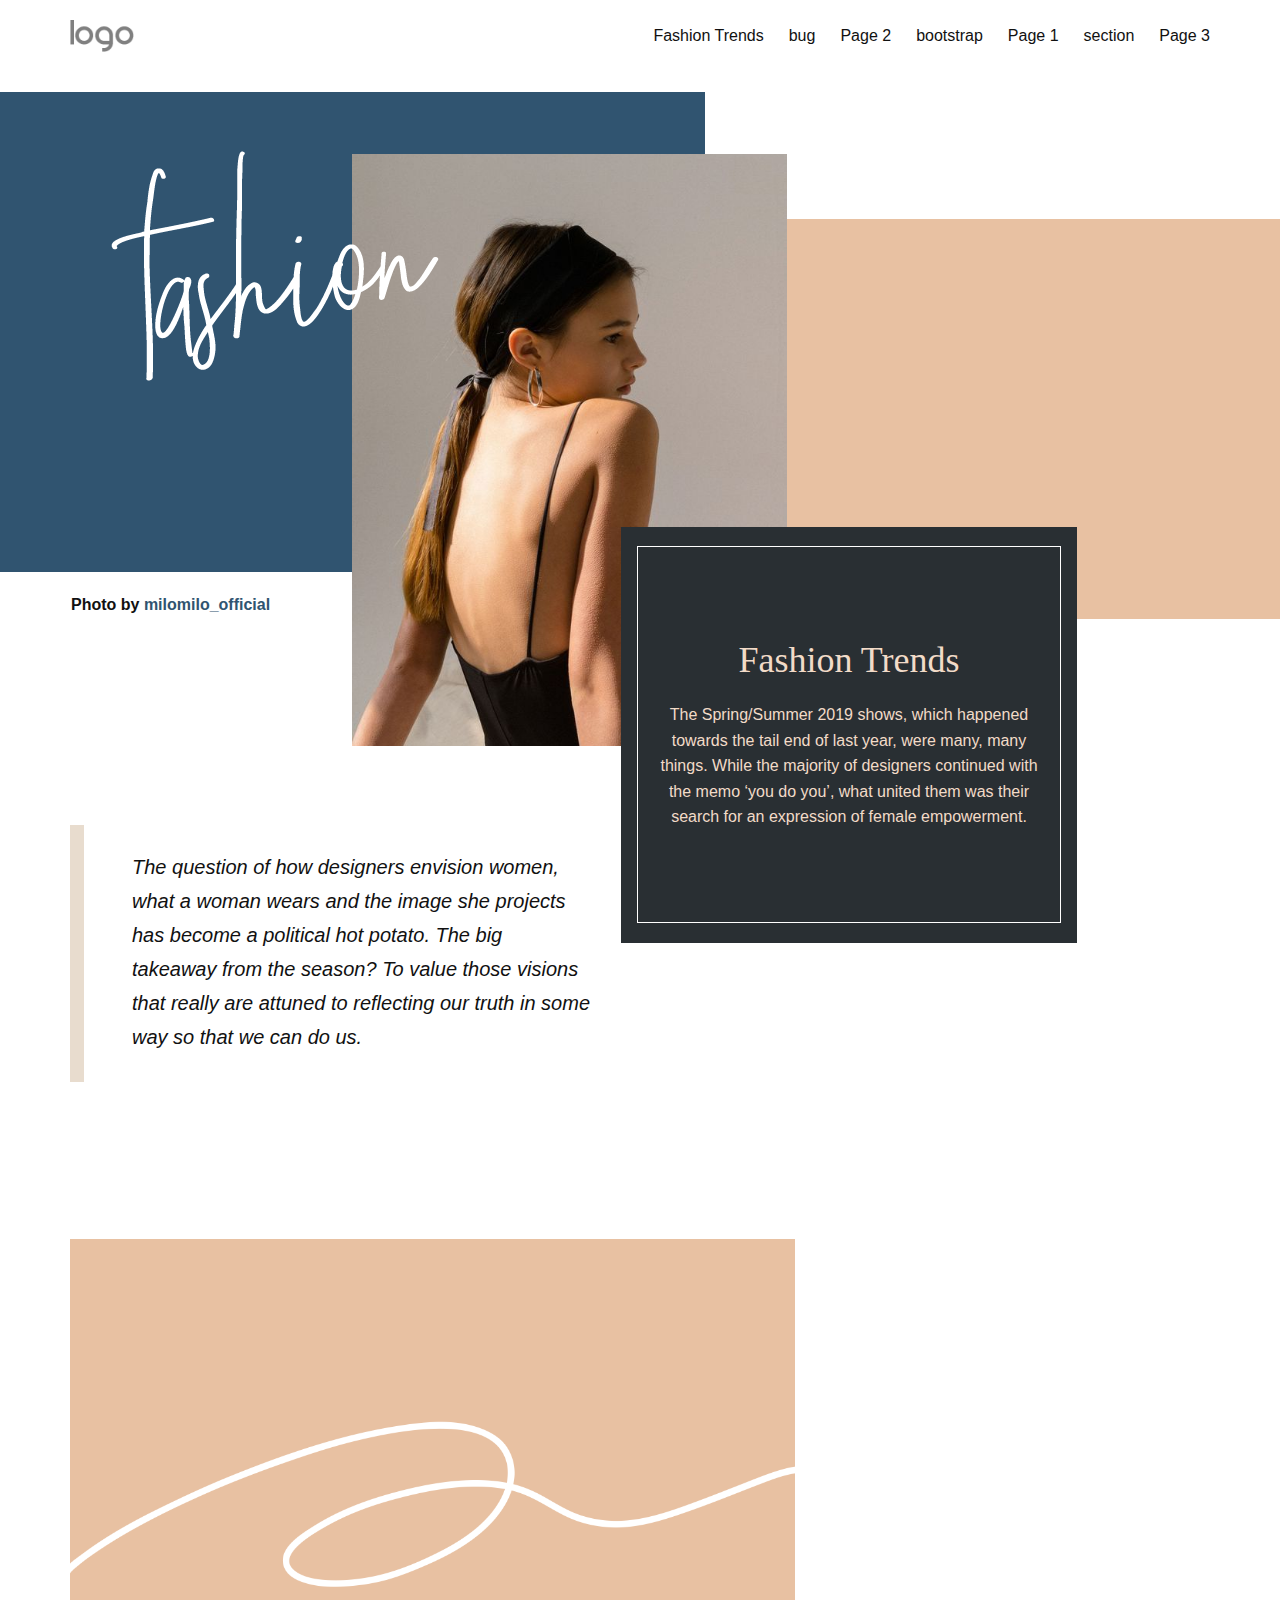
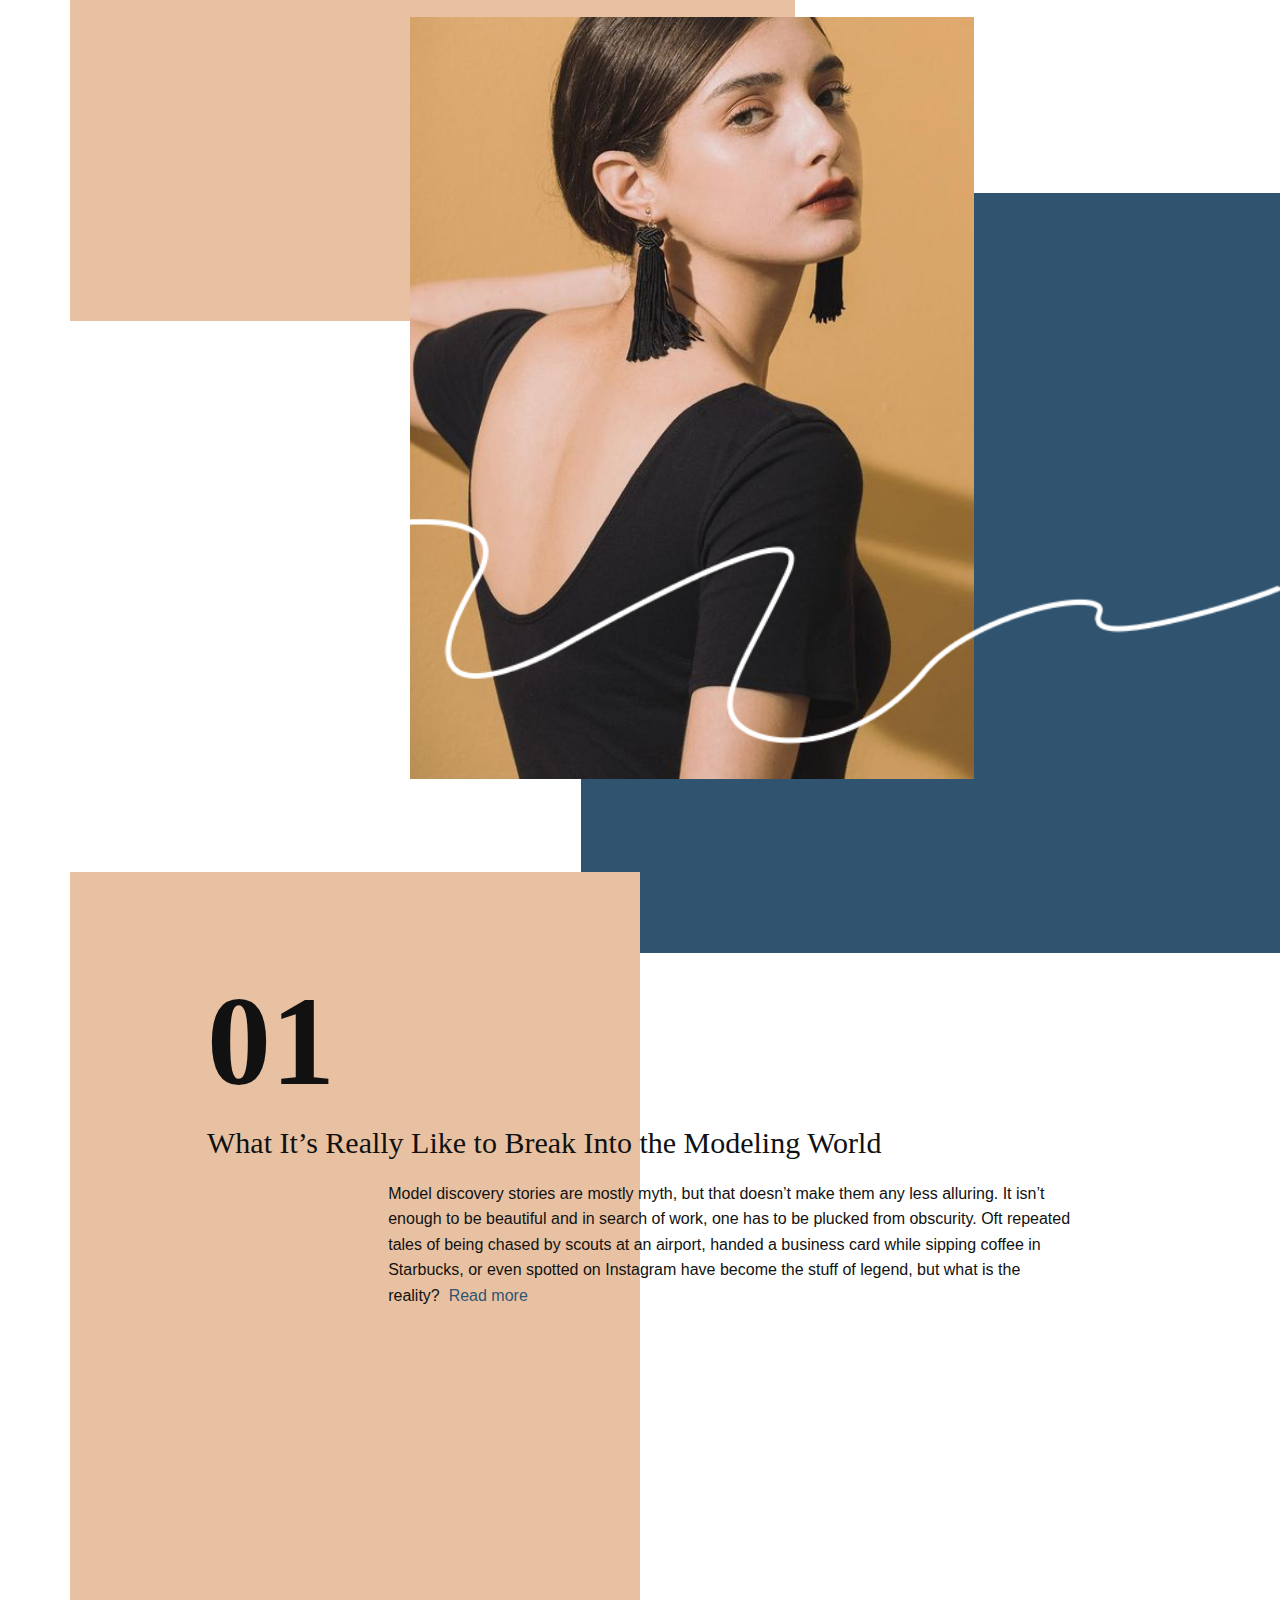
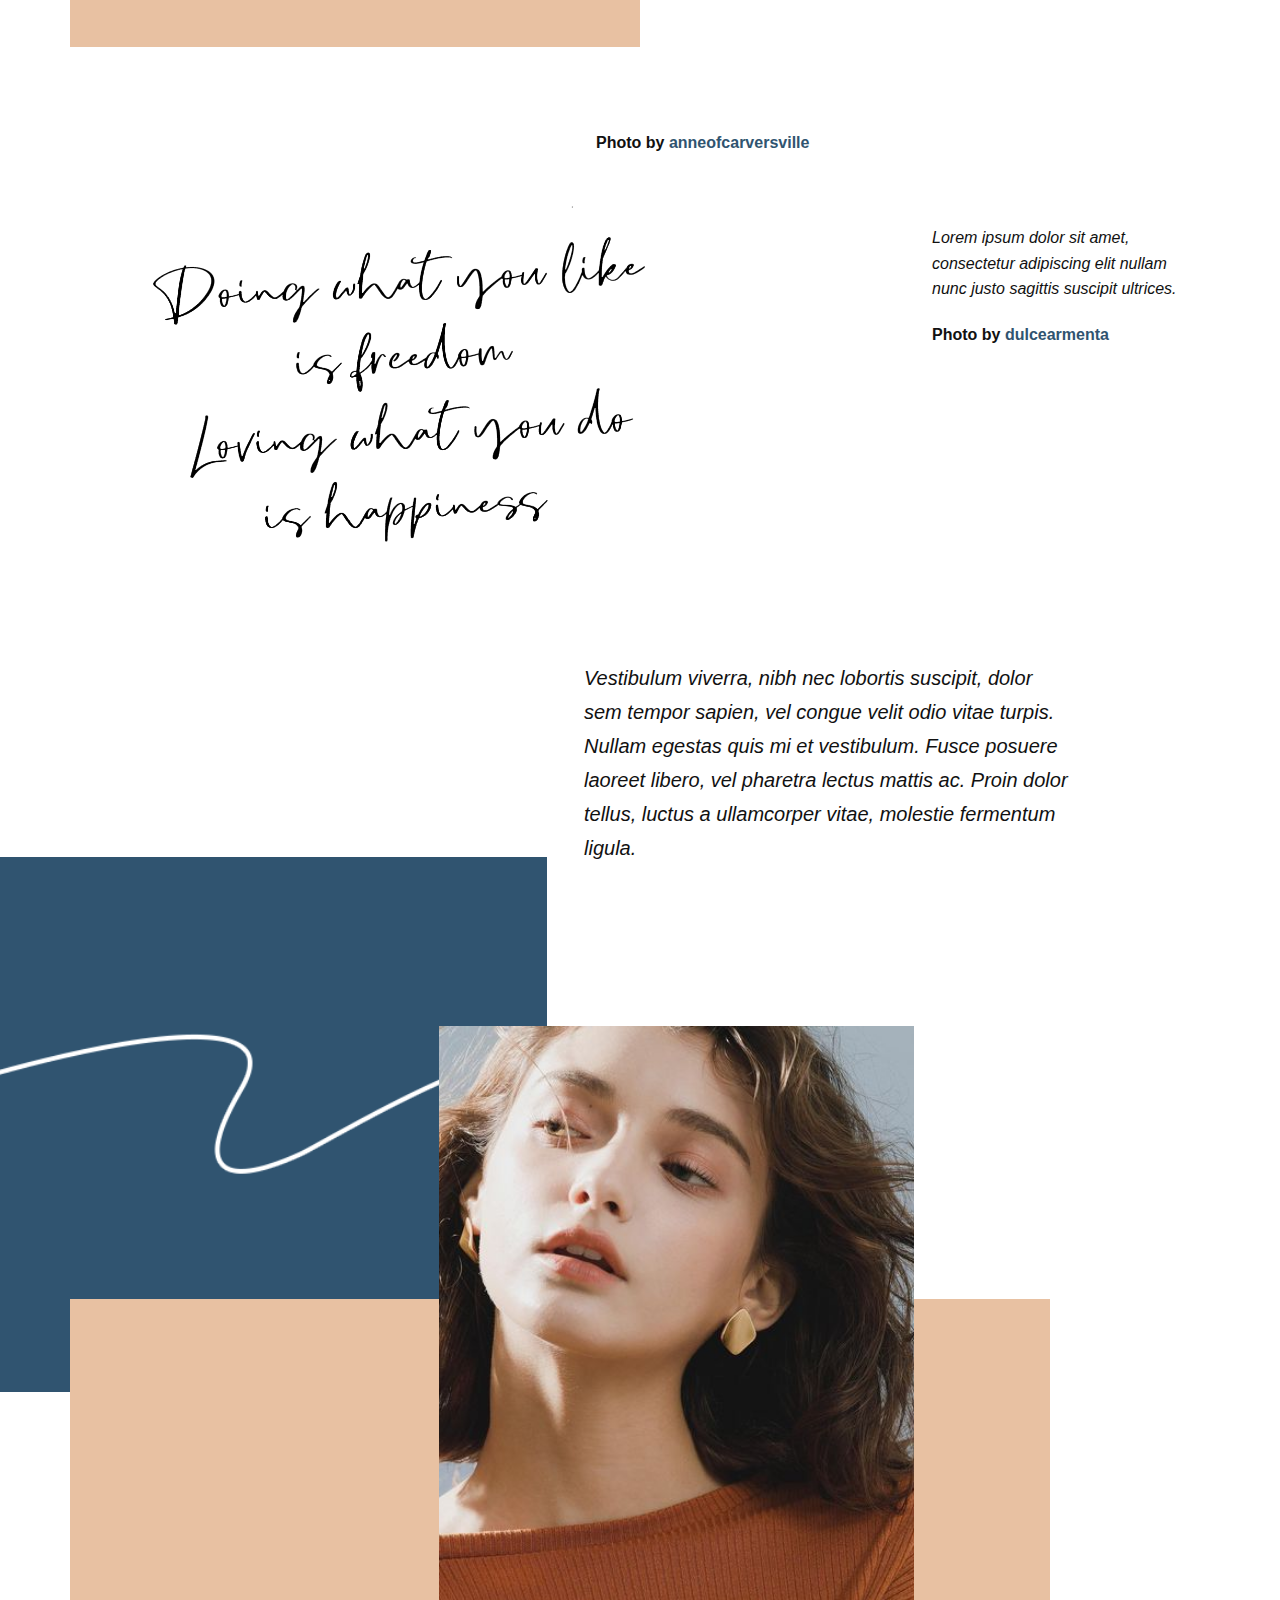
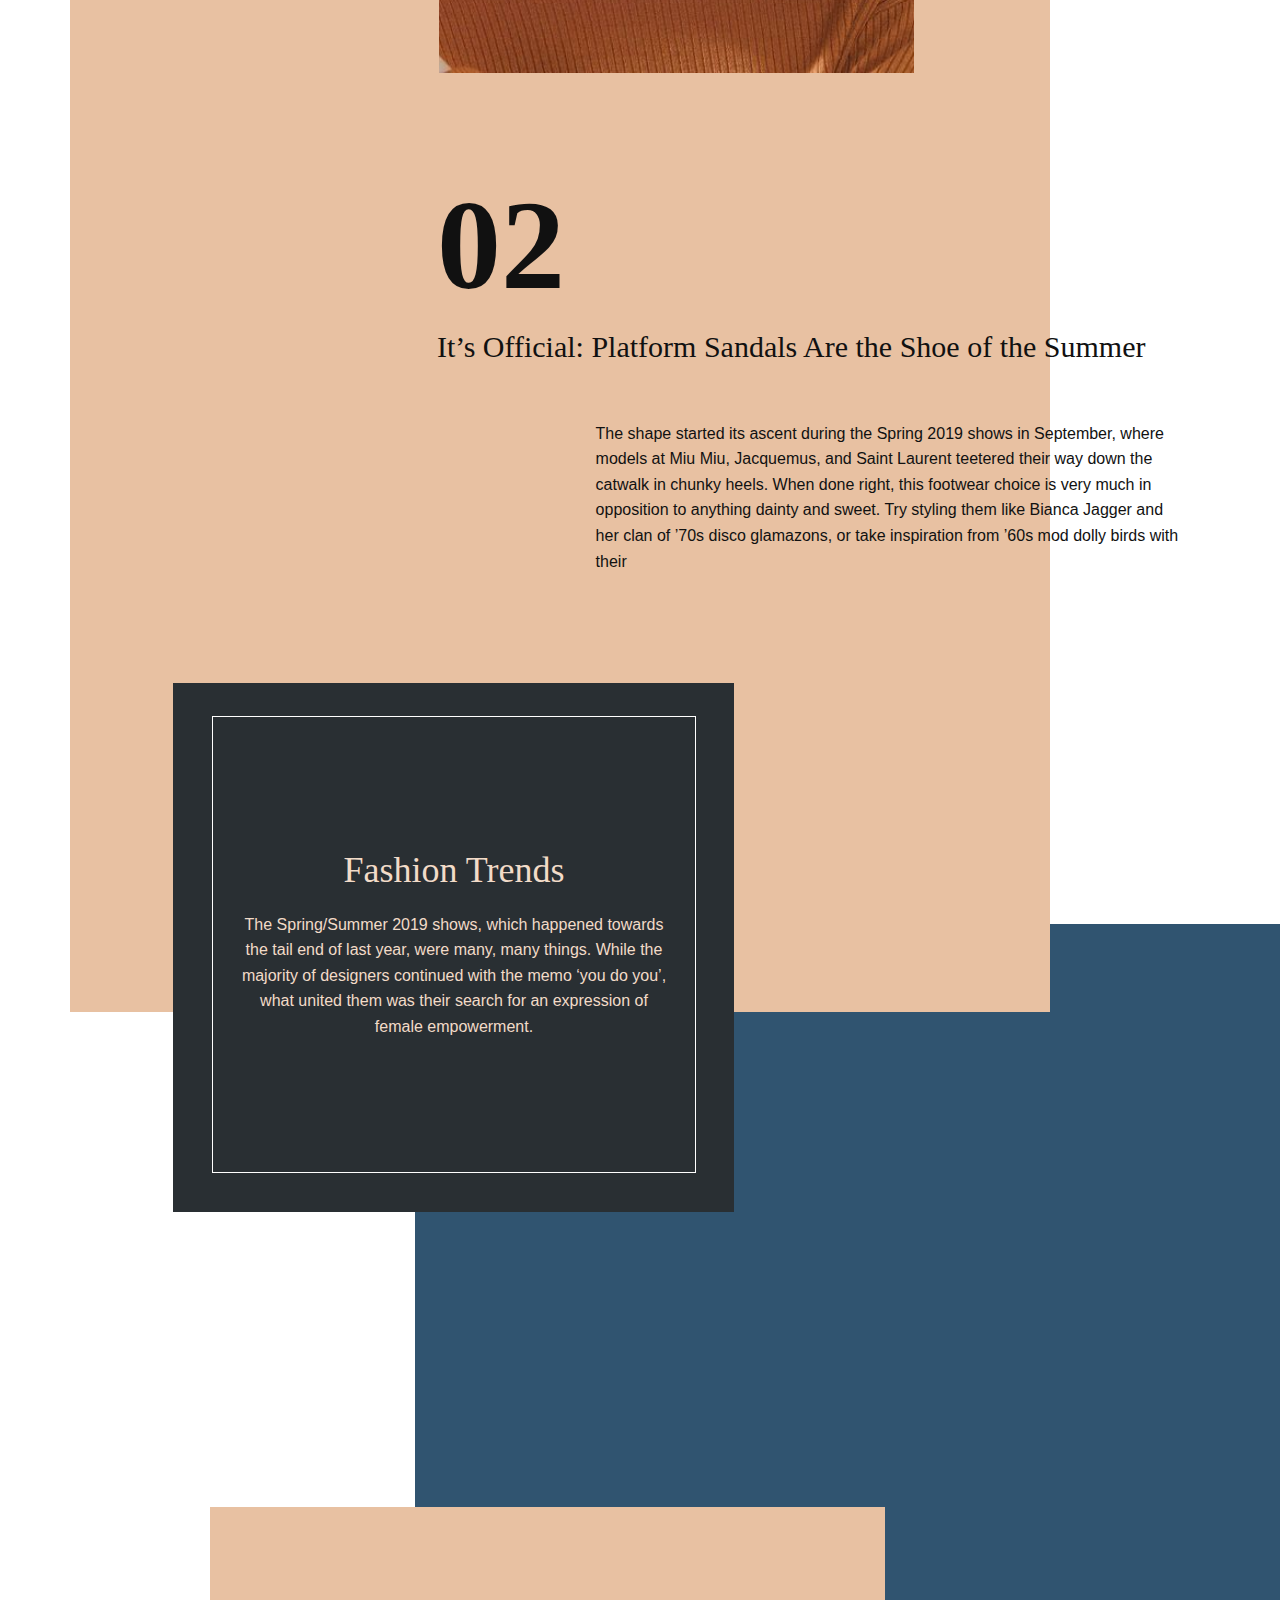
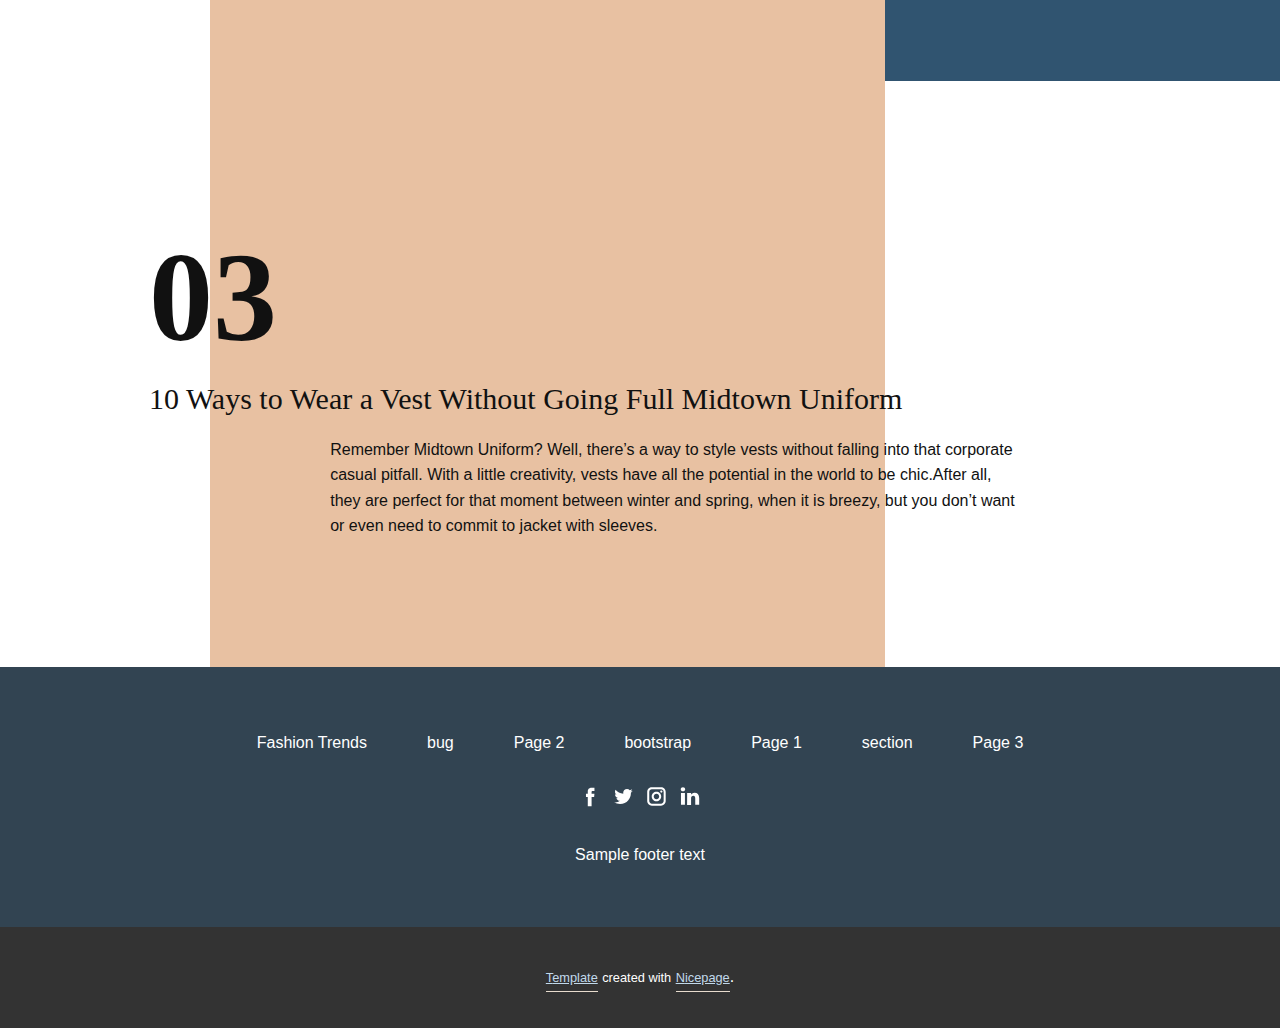
==== commit 1c831823: "removed bootstrap" ====
--- a/example-website/home.html
+++ b/example-website/home.html
@@ -1,517 +1,791 @@
 <!DOCTYPE html>
-<!-- saved from url=(0091)https://nicepage.com/html-templates/preview/designer-vision-of-fashion-32495?device=desktop -->
-<html lang="en-US" class="hide-scroll"><script type="text/javascript" async="" src="./home_files/js"></script><script type="text/javascript" integrity="sha384-d/yhnowERvm+7eCU79T/bYjOiMmq4F11ElWYLmt0ktvYEVgqLDazh4+gW9CKMpYW" crossorigin="anonymous" async="" src="./home_files/amplitude-5.2.2-min.gz.js"></script><script async="" src="./home_files/fbevents.js"></script><script id="launchLiveScript"></script><head><meta http-equiv="Content-Type" content="text/html; charset=UTF-8"> 
-    <title>Designer vision of fashion HTML Template Live Demo</title>
-    <meta name="Keywords">
-    <meta name="Description">
+<!-- saved from url=(0042)https://fashionnew.nicepage.io/Page-1.html -->
+<html style="font-size: 16px;" class="u-responsive-xl"><head>
     
-
-
-
-    <meta name="viewport" content="initial-scale=1.0,maximum-scale=1.0,user-scalable=no,width=device-width">
-    <link href="https://fonts.googleapis.com/css?family=Roboto|Open+Sans:200,300,400,700,800,900&amp;subset=latin" rel="preload" as="font">
-
-
-
-
-
-<script>
-    window.isAuthenticated = 0;
-    window.clientUserId = 0;
-    window.clientUserName = '';
-    window.userCountryCode = '';
-    window.logPageEvent = 1;
-    window.userHasAdsParams = 1;
-    window.utmSourceFromReferrer = 0;
-    window.currentLang = '';
-    window.baseUrl = 'html-templates';
-    window.currentUrl = 'html-templates';
-    window.np_userId = '';
-    window.isAmplitudeInitialized = false;
-    window.sha256Email = '';
-
-    function sendAnalyticsData(eventType, props, cb) {
-        var json = { data: {} };
-        json.userToken = np_userId;
-        json.data.adsParams = $.cookie('AdsParameters');
-        json.data.ga = $.cookie('_ga');
-        json.data.gac = $.cookie('_gac_UA-88868916-2');
-        json.data.userAgent = navigator.userAgent;
-        json.data.eventType = eventType;
-        json.data.props = props;
-        $.ajax({
-            'type': 'POST',
-            'url': '/Feedback/SendAdsLog',
-            'contentType': 'application/json; charset=utf-8',
-            'data': JSON.stringify(json),
-            'dataType': 'json',
-            'complete': cb || function() {}
-        });
-    }
-
-    function initializeAmplitudeUser() {
-        if (isAmplitudeInitialized) {
-            return;
-        }
-        isAmplitudeInitialized = true;
-
-        if (clientUserId > 0)
-        {
-            identifyAmplitudeUser(clientUserId, clientUserName);
-        }
-        else
-        {
-            identifyAmplitudeUser(null);
-        }
-    }
-
-    function sendAmplitudeAnalyticsData(eventName, eventProperties, userProperties, callback_function) {
-        initializeAmplitudeUser();
-
-        if (userProperties) {
-            if(userProperties.utm_source || userProperties.utm_campaign) {
-                var identify = new amplitude.Identify();
-                identify.setOnce("utm_campaign", userProperties.utm_campaign);
-                identify.setOnce("utm_source", userProperties.utm_source);
-                identify.setOnce("utm_content", userProperties.utm_content);
-                identify.setOnce("utm_term", userProperties.utm_term);
-                identify.setOnce("utm_page", userProperties.utm_page);
-                identify.setOnce("utm_page2", userProperties.utm_page);
-                identify.setOnce("referrer", userProperties.referrer);
-
-                amplitude.getInstance().identify(identify);
-
-                userProperties.utm_source_last = userProperties.utm_source;
-                userProperties.utm_campaign_last = userProperties.utm_campaign;
-                userProperties.utm_content_last = userProperties.utm_content;
-                userProperties.utm_term_last = userProperties.utm_term;
-                userProperties.utm_page_last = userProperties.utm_page;
-            }
-
-            var userProps = objectWithoutProperties(userProperties, ["utm_campaign", "utm_source","utm_content", "utm_term", "utm_page", "referrer"]);
-            amplitude.getInstance().setUserProperties(userProps);
-        }
-
-        if (!eventProperties) {
-            eventProperties = {};
-        }
-
-        eventProperties.WebSite = 'true';
-        eventProperties.IsAuthenticated = window.isAuthenticated;
-        eventProperties.country_code = getCountryCode();
-        eventProperties.lang = window.currentLang || '';
-
-        var fullPageUrl = window.location.pathname.split('?')[0];
-        eventProperties.full_page_url = fullPageUrl;
-        eventProperties.page_url = clearPageUrl(fullPageUrl);
-
-        if (typeof callback_function === 'function') {
-            amplitude.getInstance().logEvent(eventName, eventProperties, callback_function);
-        } else {
-            amplitude.getInstance().logEvent(eventName, eventProperties);
-        }
-    }
-
-    function identifyAmplitudeUser(userId, token) {
-        if (userId) {
-            amplitude.getInstance().setUserProperties({
-                "Token": token,
-                "UserId": userId
-            });
-        }
-
-        var identify = new amplitude.Identify();
-        amplitude.getInstance().identify(identify);
-        if (userId) {
-            amplitude.getInstance().setUserId(userId);
-        }
-    }
-
-    function sendAnalyticsFromUrl(referrer, pageType) {
-        var hash = window.location.hash;
-
-        var urlIsAvailable = typeof URL === "function" || (navigator.userAgent.indexOf('MSIE') !== -1 && typeof URL === 'object');
-        if (!urlIsAvailable) {
-            return;
-        }
-
-        var url = new URL(window.location.href);
-        if (hash && hash.indexOf('utm_') >= 0) {
-            url = new URL(window.location.origin + window.location.pathname + hash.replace('#', '?'));
-        }
-
-        if (!url.searchParams) {
-            return;
-        }
-
-        var utmParams = getUtmParams(url);
-        var gclidFromUrl = utmParams.gclid;
-        var utmParamsFromUrl = !!utmParams.utmSource || !!utmParams.utmCampaign || !!utmParams.gclid;
-        if (!utmParamsFromUrl && userHasAdsParams)
-        {
-            utmParams = getUtmParamsFromCookie();
-        }
-
-        var canLog = canLogToAmplitude();
-        if (utmParamsFromUrl || utmSourceFromReferrer) {
-            var fullPageUrl = window.location.pathname.split('?')[0];
-            var pageUrl = clearPageUrl(fullPageUrl);
-            var userProps = {
-                "utm_source": utmParams.utmSource,
-                "utm_campaign": utmParams.utmCampaign,
-                "utm_content": utmParams.utmContent,
-                "utm_term": utmParams.utmTerm,
-                "utm_page": getUtmPageValue(pageUrl),
-                "utm_lang": window.currentLang || '',
-                "referrer": referrer
-            };
-
-            if (gclidFromUrl) {
-                var landingUrl = pageUrl.startsWith('/') && pageUrl !== '/' ? pageUrl.substr(1) : pageUrl;
-                userProps.landing_page = landingUrl;
-
-                var event = {
-                    'Page': landingUrl,
-                    'Url': window.location.href,
-                    'utm_campaign_event': utmParams.utmCampaign
-                }
-                sendAmplitudeAnalyticsData('Landing Page', event, userProps);
-            } else {
-                var eventProps = {
-                    "utm_source": utmParams.utmSource,
-                    "utm_campaign": utmParams.utmCampaign,
-                    "utm_content": utmParams.utmContent,
-                    "utm_term": utmParams.utmTerm
-                };
-
-                if (utmParams.utmSource === "elastic") {
-                    sendAmplitudeAnalyticsData('Email Click', eventProps);
-                }
-
-                if (canLog) {
-                    sendAmplitudeAnalyticsData('Campaign', eventProps, userProps);
-                }
-            }
-        }
-
-        if (logPageEvent && canLog || (pageType === 'Pricing Page' && !window.isForbiddenCountry())) {
-            var pageEventProps = {
-                'type': pageType,
-                'accepted_country': isValidCountry(),
-                'force_log': !canLog
-            };
-
-            sendAmplitudeAnalyticsData('Page View', pageEventProps);
-        }
-    }
-
-    document.addEventListener('DOMContentLoaded', function () {
-        setCountryCode('https://location.nicepagesrv.com/country');
-        setUserIdCookie();
-        updatePageViewCounter();
-
-        if (typeof gtag === 'function' && typeof canSendViewConversion === 'function' && window.isAuthenticated && canSendViewConversion()) {
-            if (sha256Email) {
-                gtag('set', 'user_data', { 'sha256_email_address': sha256Email });
-            }
-            //Event snippet for 2 Page View conversion page
-            gtag('event', 'conversion', { 'send_to': 'AW-797221335/GbWrCJ6Ht5wYENfDkvwC', 'transaction_id': clientUserId });
-
-            setAdsPageViewCookie();
-        }
-
-        var referrer = '';
-        var pageType = 'Template Page Preview';
-        sendAnalyticsFromUrl(referrer, pageType);
-
-        if (location.href.indexOf('/frame/') === -1) {
-            PureCookie.initCookieConsent({
-                description: 'By using this website, you automatically accept that we use cookies. Learn more about our ',
-                link: '<a href="https://nicepage.com/Privacy" target="_blank"> privacy and cookies policy</a>.',
-                buttonCaption: "Accept",
-                opacity: 0.88,
-            });
-        }
-    });
-</script>
-
-<!--
-<style>.async-hide { opacity: 0 !important} </style>
-<script>(function(a,s,y,n,c,h,i,d,e){s.className+=' '+y;h.start=1*new Date;
-h.end=i=function(){s.className=s.className.replace(RegExp(' ?'+y),'')};
-(a[n]=a[n]||[]).hide=h;setTimeout(function(){i();h.end=null},c);h.timeout=c;
-})(window,document.documentElement,'async-hide','dataLayer',4000,
-{'GTM-KGP3NM3':true});</script>
--->    <!-- Global site tag (gtag.js) - Google Analytics -->
-    <script async="" src="./home_files/js(1)"></script>
-    <script>
-        window.dataLayer = window.dataLayer || [];
-        function gtag() { dataLayer.push(arguments); }
-        gtag('js', new Date());
-
-        var options = {};
-        var awOptions = { 'allow_enhanced_conversions': true };
-        if (clientUserId > 0) {
-            options.user_id = clientUserId;
-            awOptions.user_id = clientUserId;
-        }
-        // gtag('config', 'GA_TRACKING_ID', { 'optimize_id': 'OPT_CONTAINER_ID'});
-        gtag('config', 'AW-797221335', awOptions);
-        gtag('config', 'G-T7WWB0T53W', options);
-    </script>
-        <!-- Facebook Pixel Code -->
-        <script>
-            if(window.hideFacebookPixelCode !== true) {
-                !function (f, b, e, v, n, t, s) {
-                    if (f.fbq) return; n = f.fbq = function () {
-                        n.callMethod ?
-                            n.callMethod.apply(n, arguments) : n.queue.push(arguments)
-                    };
-                    if (!f._fbq) f._fbq = n; n.push = n; n.loaded = !0; n.version = '2.0';
-                    n.queue = []; t = b.createElement(e); t.async = !0;
-                    t.src = v; s = b.getElementsByTagName(e)[0];
-                    s.parentNode.insertBefore(t, s)
-                }(window, document, 'script',
-                    'https://connect.facebook.net/en_US/fbevents.js');
-                
-                var fbInitOptions = { em: '' };
-                if (clientUserId > 0) {
-                    fbInitOptions.external_id = clientUserId;
-                }
-                
-                fbq('init', '251025992170426', fbInitOptions);
-                fbq('track', 'PageView');
-            }
-        </script>
-        <noscript><img height="1" width="1" style="display:none" src="https://www.facebook.com/tr?id=251025992170426&ev=PageView&noscript=1" /></noscript>
-        <!-- End Facebook Pixel Code -->
-
-<!-- Amplitude Code -->
-<script type="text/javascript">
-    (function(e,t){var n=e.amplitude||{_q:[],_iq:{}};var r=t.createElement("script")
-            ;r.type="text/javascript"
-            ;r.integrity="sha384-d/yhnowERvm+7eCU79T/bYjOiMmq4F11ElWYLmt0ktvYEVgqLDazh4+gW9CKMpYW"
-            ;r.crossOrigin="anonymous";r.async=true
-            ;r.src="https://cdn.amplitude.com/libs/amplitude-5.2.2-min.gz.js"
-            ;r.onload=function(){if(!e.amplitude.runQueuedFunctions){
-                console.log("[Amplitude] Error: could not load SDK")}}
-            ;var i=t.getElementsByTagName("script")[0];i.parentNode.insertBefore(r,i)
-            ;function s(e,t){e.prototype[t]=function(){
-            this._q.push([t].concat(Array.prototype.slice.call(arguments,0)));return this}}
-        var o=function(){this._q=[];return this}
-            ;var a=["add","append","clearAll","prepend","set","setOnce","unset"]
-            ;for(var u=0;u<a.length;u++){s(o,a[u])}n.Identify=o;var c=function(){this._q=[]
-                ;return this}
-            ;var l=["setProductId","setQuantity","setPrice","setRevenueType","setEventProperties"]
-            ;for(var p=0;p<l.length;p++){s(c,l[p])}n.Revenue=c
-            ;var d=["init","logEvent","logRevenue","setUserId","setUserProperties","setOptOut","setVersionName","setDomain","setDeviceId","setGlobalUserProperties","identify","clearUserProperties","setGroup","logRevenueV2","regenerateDeviceId","groupIdentify","onInit","logEventWithTimestamp","logEventWithGroups","setSessionId","resetSessionId"]
-            ;function v(e){function t(t){e[t]=function(){
-                e._q.push([t].concat(Array.prototype.slice.call(arguments,0)))}}
-            for(var n=0;n<d.length;n++){t(d[n])}}v(n);n.getInstance=function(e){
-                e=(!e||e.length===0?"$default_instance":e).toLowerCase()
-                    ;if(!n._iq.hasOwnProperty(e)){n._iq[e]={_q:[]};v(n._iq[e])}return n._iq[e]}
-            ;e.amplitude=n})(window,document);
-    amplitude.getInstance().init("878f4709123a5451aff838c1f870b849");
-</script>
-
-<script>
-var shareasaleSSCID=shareasaleGetParameterByName("sscid");function shareasaleSetCookie(e,a,r,s,t){if(e&&a){var o,n=s?"; path="+s:"",i=t?"; domain="+t:"",S="";r&&((o=new Date).setTime(o.getTime()+r),S="; expires="+o.toUTCString()),document.cookie=e+"="+a+S+n+i+"; SameSite=None;Secure"}}function shareasaleGetParameterByName(e,a){a||(a=window.location.href),e=e.replace(/[\[\]]/g,"\\$&");var r=new RegExp("[?&]"+e+"(=([^&#]*)|&|#|$)").exec(a);return r?r[2]?decodeURIComponent(r[2].replace(/\+/g," ")):"":null}shareasaleSSCID&&shareasaleSetCookie("shareasaleSSCID",shareasaleSSCID,94670778e4,"/");
-</script>
-
-
-
-
-
-
-<script src="./home_files/main-libs.js"></script>
-<link href="./home_files/main-libs.css" rel="stylesheet">
-
-
-<!--[if lt IE 9]>
-    <script src="https://html5shim.googlecode.com/svn/trunk/html5.js"></script>
-<![endif]-->
-
-
-
-
-
+        <!-- Google Tag Manager -->
+        <script>(function(w,d,s,l,i){w[l]=w[l]||[];w[l].push({'gtm.start':
+            new Date().getTime(),event:'gtm.js'});var f=d.getElementsByTagName(s)[0],
+            j=d.createElement(s),dl=l!='dataLayer'?'&l='+l:'';j.async=true;j.src=
+            'https://www.googletagmanager.com/gtm.js?id='+i+dl;f.parentNode.insertBefore(j,f);
+            })(window,document,'script','dataLayer','GTM-NGFHNZXN');</script>
+            <!-- End Google Tag Manager -->
     
-    <meta name="robots" content="noindex, nofollow">
-    <script type="text/javascript">
-        var device = 'desktop';
-        function init($) {
-            $('#previewDesktopBtn').click(function (e) {
-                setLivePreviewFrameSize($(this));
-                setActiveResponsiveButton(this);
-                e.preventDefault();
-            });
-
-            $('#previewLaptopBtn').click(function (e) {
-                setLivePreviewFrameSize($(this));
-                setActiveResponsiveButton(this);
-                e.preventDefault();
-            });
-            $('#previewTabletBtn').click(function (e) {
-                setLivePreviewFrameSize($(this));
-                setActiveResponsiveButton(this);
-                e.preventDefault();
-            });
-            $('#previewPhoneHorizontalBtn').click(function (e) {
-                setLivePreviewFrameSize($(this));
-                setActiveResponsiveButton(this);
-                e.preventDefault();
-            });
-            $('#previewPhoneBtn').click(function (e) {
-                setLivePreviewFrameSize($(this));
-                setActiveResponsiveButton(this);
-                e.preventDefault();
-            });
-
-            detectActiveResponsiveButton();
-        }
-
-        if (jQuery.isReady) {
-            init(jQuery);
-        } else {
-            jQuery(function ($) {
-                init($);
-            });
-        }
-
-        function setActiveResponsiveButton(btn) {
-            $(".page-preview-header > a").removeClass("active");
-            $(btn).addClass("active");
-        }
-
-        function detectActiveResponsiveButton() {
-            var d = device;
-            if (!d) {
-                d = 'desktop';
-            }
-            $("#preview" + d.charAt(0).toUpperCase() + d.substr(1) + "Btn").click();
-        }
-
-        function getDataPreviewSizeAttr(el) {
-            return el.closest("[data-preview-size]").attr("data-preview-size");
-        }
-
-        function setLivePreviewFrameSize(srcEl) {
-            var getScrollbarWidth = function () {
-                var s = $('<div style="width:100px;height:100px;overflow:scroll;visibility:hidden;position:absolute;top:-99999px"><div style="height:200px;"></div></div>')
-                    .appendTo("body");
-                var res = s.width() - s.find("div").last().width();
-                s.remove();
-                return res;
-            };
-            var attr = getDataPreviewSizeAttr(srcEl);
-            $('#livePreviewFrame').width(attr.indexOf("%") !== -1 ? attr : parseInt(attr, 10) + getScrollbarWidth());
-        }
-
-    </script>
-    <style>
-        .dialog-wrapper {
-            display: none !important;
-        }
-
-        .wrap,
-        #main {
-            height: 100vh;
-            margin: 0 !important;
-        }
-
-        iframe {
-            display: none;
-        }
-
-
-        html,
-        body {
-            height: 100%;
-        }
-
-        .page-preview {
-            border-radius: 0;
-            height: 100%;
-        }
-
-        .page-preview-header {
-            background: #f2f2f2;
-            border: none;
-            height: 70px;
-            position: relative;
-            text-align: center;
-        }
-
-        .page-preview-header > a {
-            display: inline-block;
-            margin-top: 15px;
-            padding: 4px;
-        }
-
-        .page-preview-header > a:hover {
-            background: #e2f0fc;
-            text-decoration: none;
-        }
-
-        .page-preview-header > a.active {
-            background: #c9e4f9;
-        }
-
-        .page-preview-header > .close {
-            float: right;
-            margin-right: 10px;
-        }
-
-        .page-preview-body {
-            height: calc(100% - 70px);
-            overflow: hidden;
-            text-align: center;
-        }
-
-        .page-preview-body iframe {
-            border: none;
-            display: inline-block;
-            height: 100%;
-        }
-    </style>
-
-<script type="text/javascript" src="chrome-extension://hiaoiehpkillodoeillmodjcadmfmcbg/js/content.js" id="tagtician"></script><script id="dtmcookie">0</script><script id="dtmdata">"null"</script></head>
-    <body>
-        
-
-
-<div class="page-preview">
-    <div class="page-preview-header">
-        <a class="hidden-sm hidden-xs active" href="https://nicepage.com/html-templates/preview/designer-vision-of-fashion-32495?device=desktop#" id="previewDesktopBtn" data-preview-size="100%"><img alt="Responsive Desktop Mode" src="./home_files/responsive-desktop.png"></a>
-        <a class="hidden-sm hidden-xs" href="https://nicepage.com/html-templates/preview/designer-vision-of-fashion-32495?device=desktop#" id="previewLaptopBtn" data-preview-size="1040px"><img alt="Responsive Laptop Mode" src="./home_files/responsive-laptop.png"></a>
-        <a class="hidden-xs" href="https://nicepage.com/html-templates/preview/designer-vision-of-fashion-32495?device=desktop#" id="previewTabletBtn" data-preview-size="820px"><img alt="Responsive Tablet Mode" src="./home_files/responsive-tablet.png"></a>
-        <a class="hidden-xs" href="https://nicepage.com/html-templates/preview/designer-vision-of-fashion-32495?device=desktop#" id="previewPhoneHorizontalBtn" data-preview-size="640px"><img alt="Responsive Phone Horizontal Mode" src="./home_files/responsive-phone-horizontal.png"></a>
-        <a class="hidden-xs" href="https://nicepage.com/html-templates/preview/designer-vision-of-fashion-32495?device=desktop#" id="previewPhoneBtn" data-preview-size="440px"><img alt="Responsive Phone Mode" src="./home_files/responsive-phone.png"></a>
-        <a class="close" href="https://nicepage.com/ht/32495/designer-vision-of-fashion-html-template"><img alt="Close" src="./home_files/icon-close.png"></a>
-    </div>
-    <div class="page-preview-body">
-        <iframe id="livePreviewFrame" src="./home_files/bootstrap.html" width="1057" height="640" style="width:100%;"></iframe>
-    </div>
-</div>
-<a style="position:absolute;top:17px;left:10px;" href="https://nicepage.com/"><img alt="NicePage.com" src="./home_files/logo-w.png"></a>
-
-        <script>
-            if (window.parent) {
-                var _w = 0, _h = 0;
-                var updateFormSize = function () {
-                    var form = $('form.shaped-form-extended,form.shaped-form');
-                    var w = form.outerWidth(true);
-                    var h = form.outerHeight(true);
-                    if (Math.abs(_w - w) > 5 || Math.abs(_h - h) > 5) {
-                        _w = w;
-                        _h = h;
-                        var msg = { key: 'login-frame-size', width: w, height: h };
-                        window.parent.postMessage(msg, "*");
-                    }
-                    setTimeout(updateFormSize, 300);
-                }
-                updateFormSize();
-            }
-        </script><iframe allow="join-ad-interest-group" data-tagging-id="AW-797221335" data-load-time="1707697555384" height="0" width="0" style="display: none; visibility: hidden;" src="./home_files/797221335.html"></iframe>
+    <meta http-equiv="Content-Type" content="text/html; charset=UTF-8">
+    <meta name="viewport" content="width=device-width, initial-scale=1.0">
     
-</body><script type="text/javascript" async="" src="./home_files/f.txt"></script></html>+    <meta name="keywords" content="Special spring collection"><meta name="description" content="">
+    <title>Page 1</title>
+    <link rel="stylesheet" href="home_files/nicepage.css" media="screen">
+    <script class="u-script" type="text/javascript" src="home_files/jquery-1.9.1.min.js" defer=""></script>
+    <script class="u-script" type="text/javascript" src="home_files/nicepage.js" defer=""></script>
+<link id="u-google-font" rel="stylesheet" href="home_files/css"><style class="u-style">.u-section-2 .u-shape-1 {width: calc(((100% - 1140px) / 2) + 490px); height: 400px; background-image: none; margin: 147px 0 0 auto}
+.u-section-2 .u-shape-2 {width: calc(((100% - 1140px) / 2) + 635px); height: 480px; margin: -527px auto 0 0}
+.u-section-2 .u-sheet-1 {min-height: 1077px; margin: -500px auto 0}
+.u-section-2 .u-image-1 {width: 435px; height: 592px; margin: 82px auto 0 282px}
+.u-section-2 .u-image-2 {width: 395px; height: 264px; margin: -616px auto 0 20px}
+.u-section-2 .u-shape-3 {width: 456px; height: 416px; margin: 133px 133px 0 auto}
+.u-section-2 .u-group-1 {width: 424px; min-height: 377px; height: auto; margin: -397px 149px 0 auto}
+.u-section-2 .u-text-1 {position: relative; margin: 40px 20px 0}
+.u-section-2 .u-text-2 {position: relative; margin: 20px 20px 40px}
+.u-section-2 .u-group-2 {width: 518px; min-height: 274px; height: auto; margin: -108px auto 0 14px}
+.u-section-2 .u-container-layout-2 {padding-left: 15px}
+.u-section-2 .u-text-3 {line-height: 1.7; font-size: 1.25rem; font-style: italic; margin: 35px 10px 35px 33px}
+.u-section-2 .u-group-3 {width: 281px; min-height: 47px; height: auto; margin: -517px auto 0 1px}
+.u-section-2 .u-container-layout-3 {padding-left: 0; padding-right: 20px}
+.u-section-2 .u-text-4 {margin-left: 0; margin-right: 0; position: relative; font-weight: 600}
+.u-section-2 .u-shape-4 {width: 14px; height: 257px; margin: 187px auto 68px 0} 
+@media (max-width: 1199px){ .u-section-2 .u-shape-1 {width: calc(((100% - 940px) / 2) + 404px); height: 432px; margin-top: 145px}
+.u-section-2 .u-shape-2 {width: calc(((100% - 940px) / 2) + 524px); margin-top: -559px}
+.u-section-2 .u-sheet-1 {min-height: 980px; margin-top: -498px}
+.u-section-2 .u-image-1 {width: 359px; height: 488px; margin-top: 80px; margin-left: 233px}
+.u-section-2 .u-image-2 {width: 351px; height: 234px; margin-top: -530px; margin-left: 0}
+.u-section-2 .u-shape-3 {width: 376px; height: 356px; margin-top: 90px; margin-right: 110px}
+.u-section-2 .u-group-1 {width: 350px; min-height: 316px; margin-top: -336px; margin-right: 123px}
+.u-section-2 .u-text-1 {margin-top: 30px; margin-left: 16px; margin-right: 16px}
+.u-section-2 .u-text-2 {margin-left: 16px; margin-right: 16px; margin-bottom: 30px}
+.u-section-2 .u-group-2 {width: 443px; min-height: 273px; margin-top: -73px; margin-left: 11px}
+.u-section-2 .u-container-layout-2 {padding-left: 12px}
+.u-section-2 .u-text-3 {margin: 19px 8px 0 27px}
+.u-section-2 .u-group-3 {width: 233px; min-height: 66px; margin-top: -401px; margin-left: 0}
+.u-section-2 .u-container-layout-3 {padding-right: 16px}
+.u-section-2 .u-shape-4 {width: 11px; margin-top: 78px; margin-bottom: 81px} }
+@media (max-width: 991px){ .u-section-2 .u-shape-1 {width: calc(((100% - 720px) / 2) + 255px)}
+.u-section-2 .u-shape-2 {width: calc(((100% - 720px) / 2) + 331px); height: 427px}
+.u-section-2 .u-sheet-1 {margin-top: -445px}
+.u-section-2 .u-image-1 {width: 340px; height: 458px; margin-left: 147px}
+.u-section-2 .u-image-2 {width: 312px; height: 200px; margin-top: -495px}
+.u-section-2 .u-shape-3 {width: 324px; height: 383px; margin-top: 122px; margin-right: 30px}
+.u-section-2 .u-group-1 {width: 290px; min-height: 343px; margin-top: -363px; margin-right: 47px}
+.u-section-2 .u-text-1 {font-size: 1.875rem; margin-left: 10px; margin-right: 10px}
+.u-section-2 .u-text-2 {margin-left: 10px; margin-right: 10px}
+.u-section-2 .u-group-2 {width: 345px; min-height: 326px; margin-top: -122px}
+.u-section-2 .u-container-layout-2 {padding-left: 9px}
+.u-section-2 .u-text-3 {margin-right: 5px; margin-bottom: 35px; margin-left: 17px}
+.u-section-2 .u-group-3 {width: 364px; min-height: 55px; margin-top: -908px; margin-right: 26px; margin-left: auto}
+.u-section-2 .u-container-layout-3 {padding-left: 15px; padding-right: 10px}
+.u-section-2 .u-text-4 {margin-top: 5px; margin-bottom: 5px}
+.u-section-2 .u-shape-4 {height: 254px; margin-top: 556px; margin-bottom: 90px} }
+@media (max-width: 767px){ .u-section-2 .u-shape-1 {width: 201px; height: 630px; margin-top: 282px}
+.u-section-2 .u-shape-2 {width: calc(((100% - 540px) / 2) + 189px); height: 473px; margin-top: -892px}
+.u-section-2 .u-sheet-1 {min-height: 1431px; margin-top: -493px}
+.u-section-2 .u-image-1 {width: 346px; height: 489px; margin-top: 217px; margin-right: 91px; margin-left: auto}
+.u-section-2 .u-image-2 {width: 248px; height: 166px; margin-top: -482px}
+.u-section-2 .u-shape-3 {width: 412px; height: 408px; margin-top: 284px; margin-right: auto; margin-left: 0}
+.u-section-2 .u-group-1 {width: 376px; min-height: 362px; margin-top: -385px; margin-right: auto; margin-left: 18px}
+.u-section-2 .u-text-1 {margin-top: 35px; margin-left: 5px; margin-right: 5px}
+.u-section-2 .u-text-2 {margin-left: 5px; margin-right: 5px; margin-bottom: 35px}
+.u-section-2 .u-group-2 {width: 500px; min-height: 259px; margin-top: 58px; margin-right: 5px; margin-left: auto}
+.u-section-2 .u-container-layout-2 {padding-left: 15px}
+.u-section-2 .u-text-3 {width: auto; margin: 28px -4px 25px 0}
+.u-section-2 .u-group-3 {width: 342px; margin-top: -1214px; margin-right: 2px}
+.u-section-2 .u-container-layout-3 {padding-left: 7px; padding-right: 5px}
+.u-section-2 .u-shape-4 {margin-top: 905px; margin-bottom: -1081px} }
+@media (max-width: 575px){ .u-section-2 .u-shape-1 {width: 289px; margin-top: 502px}
+.u-section-2 .u-shape-2 {width: calc(((100% - 340px) / 2) + 280px); height: 694px; margin-top: -1112px}
+.u-section-2 .u-sheet-1 {min-height: 1627px; margin-top: -714px}
+.u-section-2 .u-image-1 {height: 477px; margin-top: 129px; margin-right: initial; margin-left: initial; width: auto}
+.u-section-2 .u-image-2 {margin-top: -565px}
+.u-section-2 .u-shape-3 {width: 340px; margin-top: 580px}
+.u-section-2 .u-group-1 {width: 290px; margin-left: auto}
+.u-section-2 .u-text-1 {margin-left: 1px; margin-right: 1px}
+.u-section-2 .u-text-2 {margin-left: 1px; margin-right: 1px}
+.u-section-2 .u-group-2 {min-height: 320px; width: 320px; margin-top: 43px; margin-right: 0}
+.u-section-2 .u-container-layout-2 {padding-left: 4px}
+.u-section-2 .u-text-3 {margin-right: -1px; margin-bottom: 20px; width: 317px}
+.u-section-2 .u-group-3 {margin-top: 9px; margin-right: auto; margin-left: 0; width: 340px}
+.u-section-2 .u-container-layout-3 {padding-left: 29px; padding-right: 1px}
+.u-section-2 .u-shape-4 {margin-top: -364px; margin-bottom: 140px} }</style><style class="u-style">.u-section-3 .u-shape-1 {width: calc(((100% - 1140px) / 2) + 629px); height: 760px; background-image: none; margin: 643px 0 0 auto}
+.u-section-3 .u-sheet-1 {min-height: 1403px; margin-top: -1403px; margin-left: auto; margin-right: auto; margin-bottom: initial}
+.u-section-3 .u-shape-2 {width: 725px; height: 682px; background-image: none; margin: 89px auto 0 0}
+.u-section-3 .u-layout-wrap-1 {margin: -771px auto 0 0}
+.u-section-3 .u-image-1 {background-image: url("//images03.nicepage.com/c461c07a441a5d220e8feb1a/91c45b7781395aa187fa16de/61209fd9ea43888116e2eafab4ad9591.jpg"); min-height: 315px; background-position: 50% 50%}
+.u-section-3 .u-image-2 {background-image: url("//images03.nicepage.com/c461c07a441a5d220e8feb1a/72dd5ca4cae45cf59daeb64d/573cfa98bf74896b5189e0f56399b8a1.jpg"); min-height: 315px; background-position: 50% 50%}
+.u-section-3 .u-image-3 {background-image: url("//images03.nicepage.com/c461c07a441a5d220e8feb1a/b405b6c09b4a5634afa7262f/4bfd27d02c60f286ba36f32cbb28d9d7.jpg"); min-height: 315px; background-position: 50% 50%}
+.u-section-3 .u-image-4 {background-image: url("//images03.nicepage.com/c461c07a441a5d220e8feb1a/6ced31649533534f82bc0987/0cc09787fc0200e5e21463baeb7f77ea.jpg"); min-height: 315px; background-position: 50% 50%}
+.u-section-3 .u-image-5 {width: 564px; height: 762px; margin: 172px 236px 0 auto}
+.u-section-3 .u-image-6 {width: 950px; height: 222px; margin: -985px auto 234px 0}
+.u-section-3 .u-image-7 {width: 1113px; height: 347px; margin: -521px 0 174px auto} 
+@media (max-width: 1199px){ .u-section-3 .u-shape-1 {width: calc(((100% - 940px) / 2) + 551px); height: 679px}
+.u-section-3 .u-sheet-1 {min-height: 1322px; margin-top: -1322px}
+.u-section-3 .u-shape-2 {width: 598px}
+.u-section-3 .u-layout-wrap-1 {margin-top: -727px; margin-right: initial; margin-left: initial}
+.u-section-3 .u-image-1 {min-height: 283px}
+.u-section-3 .u-image-2 {min-height: 283px}
+.u-section-3 .u-image-3 {min-height: 283px}
+.u-section-3 .u-image-4 {min-height: 283px}
+.u-section-3 .u-image-5 {width: 465px; height: 622px; margin-top: 137px; margin-right: 195px}
+.u-section-3 .u-image-6 {width: 692px; height: 232px; margin-top: -831px; margin-bottom: 855px}
+.u-section-3 .u-image-7 {width: 918px; height: 286px; margin-top: -472px; margin-bottom: 186px} }
+@media (max-width: 991px){ .u-section-3 .u-shape-1 {width: calc(((100% - 720px) / 2) + 410px); height: 544px; margin-top: 1237px}
+.u-section-3 .u-sheet-1 {min-height: 1781px; margin-top: -1781px; margin-bottom: 0}
+.u-section-3 .u-shape-2 {width: 482px; height: 954px; margin-top: 286px}
+.u-section-3 .u-layout-wrap-1 {margin-top: -1196px; margin-right: initial; margin-left: initial}
+.u-section-3 .u-image-1 {min-height: 370px; order: 3}
+.u-section-3 .u-image-2 {min-height: 370px; order: 1}
+.u-section-3 .u-image-3 {min-height: 370px; order: 2}
+.u-section-3 .u-image-4 {min-height: 370px; order: 0}
+.u-section-3 .u-image-5 {width: 463px; height: 640px; margin-right: 124px}
+.u-section-3 .u-image-6 {height: 186px; margin-top: -882px; margin-bottom: 931px; margin-right: initial; margin-left: initial; width: auto}
+.u-section-3 .u-image-7 {width: 770px; height: 249px; margin-top: -517px; margin-bottom: 268px} }
+@media (max-width: 767px){ .u-section-3 .u-shape-1 {width: calc(((100% - 540px) / 2) + 382px); height: 816px; margin-top: 1715px}
+.u-section-3 .u-sheet-1 {min-height: 2531px; margin-top: -2531px}
+.u-section-3 .u-shape-2 {width: 409px; height: 1650px; margin-top: 252px}
+.u-section-3 .u-layout-wrap-1 {width: 392px; margin-top: -1852px; margin-right: 0; margin-left: auto}
+.u-section-3 .u-image-1 {min-height: 379px; order: 0}
+.u-section-3 .u-image-2 {min-height: 379px; order: 0}
+.u-section-3 .u-image-3 {min-height: 379px; order: 0}
+.u-section-3 .u-image-4 {min-height: 379px}
+.u-section-3 .u-image-5 {width: 446px; height: 634px; margin-top: 71px; margin-right: 35px}
+.u-section-3 .u-image-6 {height: 175px; width: 590px; margin: -1652px auto 1757px 0}
+.u-section-3 .u-image-7 {height: 265px; margin-top: -603px; margin-bottom: 338px; margin-right: initial; margin-left: initial; width: auto} }
+@media (max-width: 575px){ .u-section-3 .u-shape-1 {width: calc(((100% - 340px) / 2) + 262px); height: 832px; margin-top: 1125px}
+.u-section-3 .u-sheet-1 {min-height: 1958px; margin-top: -1957px}
+.u-section-3 .u-shape-2 {width: 268px; height: 1335px; margin-top: 138px}
+.u-section-3 .u-layout-wrap-1 {width: 290px; margin-top: -1422px}
+.u-section-3 .u-image-1 {min-height: 315px}
+.u-section-3 .u-image-2 {min-height: 315px}
+.u-section-3 .u-image-3 {min-height: 315px}
+.u-section-3 .u-image-4 {min-height: 315px}
+.u-section-3 .u-image-5 {width: 290px; height: 380px; margin-top: 118px; margin-right: 0}
+.u-section-3 .u-image-6 {height: 110px; margin-top: -1288px; margin-bottom: 1347px; margin-right: initial; margin-left: initial; width: auto}
+.u-section-3 .u-image-7 {height: 172px; margin-top: -381px; margin-bottom: 209px; width: auto; margin-right: initial; margin-left: initial} }</style><style class="u-style">.u-section-4 .u-sheet-1 {min-height: 693px}
+.u-section-4 .u-shape-1 {width: 570px; height: 775px; margin: -81px auto 0 0}
+.u-section-4 .u-layout-wrap-1 {width: 906px; margin: -690px auto 70px 117px}
+.u-section-4 .u-layout-cell-1 {min-height: 205px}
+.u-section-4 .u-container-layout-1 {padding-left: 20px; padding-right: 20px}
+.u-section-4 .u-text-1 {position: relative; font-weight: 700; font-size: 8rem; line-height: 1; margin: 20px 0 0}
+.u-section-4 .u-text-2 {margin: 20px 0}
+.u-section-4 .u-layout-cell-2 {min-height: 145px}
+.u-section-4 .u-layout-cell-3 {min-height: 145px}
+.u-section-4 .u-container-layout-3 {padding-left: 20px; padding-right: 20px}
+.u-section-4 .u-text-3 {margin: 0 0 20px} 
+@media (max-width: 1199px){ .u-section-4 .u-sheet-1 {min-height: 696px}
+.u-section-4 .u-shape-1 {width: 470px}
+.u-section-4 .u-layout-wrap-1 {width: 809px; margin-right: 34px; margin-bottom: 263px; margin-left: auto}
+.u-section-4 .u-layout-cell-1 {min-height: 260px}
+.u-section-4 .u-container-layout-1 {padding-left: 16px; padding-right: 16px}
+.u-section-4 .u-layout-cell-2 {min-height: 170px}
+.u-section-4 .u-layout-cell-3 {min-height: 170px}
+.u-section-4 .u-container-layout-3 {padding-left: 16px; padding-right: 16px} }
+@media (max-width: 991px){ .u-section-4 .u-shape-1 {width: 360px}
+.u-section-4 .u-layout-wrap-1 {margin-right: initial; margin-left: initial; width: auto}
+.u-section-4 .u-container-layout-1 {padding-left: 10px; padding-right: 0}
+.u-section-4 .u-text-1 {margin-right: 11px}
+.u-section-4 .u-text-2 {width: auto; margin-right: 120px}
+.u-section-4 .u-container-layout-3 {padding-left: 10px; padding-right: 10px} }
+@media (max-width: 767px){ .u-section-4 .u-sheet-1 {min-height: 844px}
+.u-section-4 .u-shape-1 {width: 337px; height: 932px; margin-top: -89px}
+.u-section-4 .u-layout-wrap-1 {width: 517px; margin: -843px 0 269px auto}
+.u-section-4 .u-layout-cell-1 {min-height: 329px}
+.u-section-4 .u-container-layout-1 {padding-left: 5px; padding-right: 5px}
+.u-section-4 .u-text-1 {margin-right: 0}
+.u-section-4 .u-text-2 {width: 530px; margin-right: 0}
+.u-section-4 .u-layout-cell-2 {min-height: 183px}
+.u-section-4 .u-layout-cell-3 {min-height: 246px}
+.u-section-4 .u-container-layout-3 {padding-left: 5px; padding-right: 5px} }
+@media (max-width: 575px){ .u-section-4 .u-sheet-1 {min-height: 858px}
+.u-section-4 .u-shape-1 {width: 273px; margin-top: -76px; margin-left: 1px}
+.u-section-4 .u-layout-wrap-1 {width: 320px; margin-top: -857px; margin-bottom: 238px}
+.u-section-4 .u-layout-cell-1 {min-height: 324px}
+.u-section-4 .u-container-layout-1 {padding-left: 1px; padding-right: 0}
+.u-section-4 .u-text-1 {margin-right: 2px}
+.u-section-4 .u-text-2 {margin-right: 1px; width: 318px}
+.u-section-4 .u-layout-cell-2 {min-height: 159px}
+.u-section-4 .u-layout-cell-3 {min-height: 296px}
+.u-section-4 .u-container-layout-3 {padding-left: 1px; padding-right: 1px}
+.u-section-4 .u-text-3 {margin-right: initial; margin-left: initial} }</style><style class="u-style">.u-section-5 .u-sheet-1 {min-height: 890px}
+.u-section-5 .u-layout-wrap-1 {width: 626px; margin: -231px 0 0 auto}
+.u-section-5 .u-image-1 {background-image: url("//images03.nicepage.com/c461c07a441a5d220e8feb1a/7174b9defad0509494c3d9b8/161a8298d80ef7d78eef0b16dcfdb66d.jpg"); min-height: 390px}
+.u-section-5 .u-group-1 {min-height: 65px; height: auto; margin-top: 295px; margin-left: 0; margin-right: auto}
+.u-section-5 .u-container-layout-2 {padding-left: 12px; padding-right: 20px}
+.u-section-5 .u-text-1 {margin-left: 0; margin-right: 0; position: relative; font-weight: 600; margin-bottom: 20px}
+.u-section-5 .u-image-2 {background-image: url("//images03.nicepage.com/c461c07a441a5d220e8feb1a/2bc2720fbb2951f59710c8c9/c39f6382c0b496d51a80f967f7d29e03.jpg"); background-position: 50% 50%; min-height: 390px}
+.u-section-5 .u-image-3 {background-image: url("//images03.nicepage.com/c461c07a441a5d220e8feb1a/3477a190411b5c16a16f0f4e/8a04421982b2c59727939c5384c5a81c.jpg"); background-position: 50% 50%; min-height: 386px}
+.u-section-5 .u-layout-cell-4 {background-image: none; min-height: 386px}
+.u-section-5 .u-container-layout-5 {padding-left: 20px}
+.u-section-5 .u-text-2 {margin-left: 0; margin-right: 20px; position: relative; font-style: italic; margin-bottom: 0}
+.u-section-5 .u-text-3 {font-weight: 600; margin: 20px 12px 35px 0}
+.u-section-5 .u-image-4 {width: 558px; height: 356px; margin: -356px auto 0 51px}
+.u-section-5 .u-group-2 {width: 518px; min-height: 274px; height: auto; margin: 65px 108px 35px auto}
+.u-section-5 .u-container-layout-6 {padding-left: 0; padding-right: 29px}
+.u-section-5 .u-text-4 {line-height: 1.7; font-size: 1.25rem; font-style: italic; margin: 35px 0} 
+@media (max-width: 1199px){ .u-section-5 .u-layout-wrap-1 {width: 594px}
+.u-section-5 .u-group-1 {margin-right: initial; margin-left: initial}
+.u-section-5 .u-container-layout-2 {padding-left: 10px; padding-right: 16px}
+.u-section-5 .u-container-layout-5 {padding-left: 16px}
+.u-section-5 .u-text-2 {margin-right: 16px}
+.u-section-5 .u-text-3 {margin-right: 10px}
+.u-section-5 .u-image-4 {width: 470px; height: 317px; margin-left: 0}
+.u-section-5 .u-group-2 {width: 507px; min-height: 308px; margin-top: 39px; margin-right: 87px; margin-bottom: 67px}
+.u-section-5 .u-container-layout-6 {padding-right: 24px} }
+@media (max-width: 991px){ .u-section-5 .u-sheet-1 {min-height: 50vw}
+.u-section-5 .u-layout-wrap-1 {width: 524px; margin-top: -208px}
+.u-section-5 .u-image-1 {min-height: 391px}
+.u-section-5 .u-group-1 {margin: 296px auto 0 0}
+.u-section-5 .u-container-layout-2 {padding-left: 9px; padding-right: 10px}
+.u-section-5 .u-text-1 {margin-top: 5px; margin-bottom: 5px}
+.u-section-5 .u-image-2 {min-height: 391px}
+.u-section-5 .u-image-3 {min-height: 363px}
+.u-section-5 .u-layout-cell-4 {min-height: 363px}
+.u-section-5 .u-container-layout-5 {padding-left: 10px}
+.u-section-5 .u-text-2 {margin-right: 10px}
+.u-section-5 .u-text-3 {margin-right: 6px; margin-bottom: 13px}
+.u-section-5 .u-image-4 {width: 392px; height: 255px; margin-top: -156px}
+.u-section-5 .u-group-2 {width: 516px; min-height: 247px; margin-top: 27px; margin-right: 0; margin-bottom: 71px}
+.u-section-5 .u-container-layout-6 {padding-right: 15px}
+.u-section-5 .u-text-4 {margin-top: 25px; margin-bottom: 25px} }
+@media (max-width: 767px){ .u-section-5 .u-sheet-1 {min-height: 2038px}
+.u-section-5 .u-layout-wrap-1 {width: 349px; margin-top: -256px}
+.u-section-5 .u-image-1 {min-height: 463px}
+.u-section-5 .u-group-1 {margin-top: 368px; margin-right: initial; margin-left: initial}
+.u-section-5 .u-container-layout-2 {padding-left: 4px; padding-right: 5px}
+.u-section-5 .u-image-2 {min-height: 461px}
+.u-section-5 .u-image-3 {min-height: 429px}
+.u-section-5 .u-layout-cell-4 {min-height: 431px}
+.u-section-5 .u-container-layout-5 {padding-left: 5px}
+.u-section-5 .u-text-2 {margin-right: 5px}
+.u-section-5 .u-text-3 {margin-right: 3px}
+.u-section-5 .u-image-4 {height: 318px; margin-top: -220px; margin-right: initial; margin-left: initial; width: auto}
+.u-section-5 .u-group-2 {width: 537px; min-height: 276px; margin-top: 14px; margin-right: auto; margin-bottom: 139px}
+.u-section-5 .u-container-layout-6 {padding-right: 7px}
+.u-section-5 .u-text-4 {margin-top: 28px; margin-bottom: 28px} }
+@media (max-width: 575px){ .u-section-5 .u-sheet-1 {min-height: 2301px}
+.u-section-5 .u-layout-wrap-1 {margin-top: -133px; margin-right: initial; margin-left: initial; width: auto}
+.u-section-5 .u-container-layout-2 {padding-left: 1px; padding-right: 1px}
+.u-section-5 .u-container-layout-5 {padding-left: 1px}
+.u-section-5 .u-text-2 {margin-right: 1px}
+.u-section-5 .u-text-3 {margin-right: 1px}
+.u-section-5 .u-image-4 {width: 340px; margin-top: -147px; margin-left: 0; margin-right: 0}
+.u-section-5 .u-group-2 {min-height: 327px; margin-top: 45px; margin-bottom: 0; margin-right: initial; margin-left: initial; width: auto}
+.u-section-5 .u-container-layout-6 {padding-right: 2px} }</style><style class="u-style">.u-section-6 .u-shape-1 {width: calc(((100% - 1140px) / 2) + 477px); height: 535px; margin: -79px auto 0 0}
+.u-section-6 .u-image-1 {width: 915px; height: 347px; margin: -456px auto 0 0}
+.u-section-6 .u-sheet-1 {min-height: 737px; margin: -347px auto 0}
+.u-section-6 .u-shape-2 {width: 980px; height: 374px; background-image: none; margin: 363px auto 0 0}
+.u-section-6 .u-image-2 {width: 475px; height: 647px; margin: -647px 296px 0 auto} 
+@media (max-width: 1199px){ .u-section-6 .u-shape-1 {width: calc(((100% - 940px) / 2) + 393px)}
+.u-section-6 .u-image-1 {width: 918px; height: 286px; margin-bottom: initial}
+.u-section-6 .u-sheet-1 {margin-top: -286px; margin-bottom: -61px}
+.u-section-6 .u-shape-2 {width: 808px}
+.u-section-6 .u-image-2 {width: 392px; height: 534px; margin-right: 244px} }
+@media (max-width: 991px){ .u-section-6 .u-shape-1 {width: calc(((100% - 720px) / 2) + 301px)}
+.u-section-6 .u-image-1 {width: 703px; height: 219px}
+.u-section-6 .u-sheet-1 {min-height: 609px; margin-top: -219px; margin-bottom: -128px}
+.u-section-6 .u-shape-2 {width: 619px}
+.u-section-6 .u-image-2 {width: 350px; height: 489px; margin-top: -670px; margin-right: 142px; margin-bottom: 181px} }
+@media (max-width: 767px){ .u-section-6 .u-shape-1 {width: calc(((100% - 540px) / 2) + 282px)}
+.u-section-6 .u-image-1 {height: 205px; margin-right: initial; margin-left: initial; width: auto}
+.u-section-6 .u-sheet-1 {min-height: 453px; margin-top: -205px; margin-bottom: -142px}
+.u-section-6 .u-shape-2 {height: 271px; margin-bottom: 0; margin-right: initial; margin-left: initial; width: auto}
+.u-section-6 .u-image-2 {width: 323px; height: 440px; margin-top: -581px; margin-right: 98px; margin-bottom: 102px} }
+@media (max-width: 575px){ .u-section-6 .u-shape-1 {width: calc(((100% - 340px) / 2) + 237px)}
+.u-section-6 .u-image-1 {height: 172px; width: auto; margin-right: initial; margin-left: initial}
+.u-section-6 .u-sheet-1 {min-height: 592px; margin-top: -172px; margin-bottom: -175px}
+.u-section-6 .u-shape-2 {height: 217px; margin-top: 374px; width: auto; margin-right: initial; margin-left: initial}
+.u-section-6 .u-image-2 {width: 273px; height: 382px; margin: -501px auto 295px 16px} }</style><style class="u-style">.u-section-7 .u-shape-1 {width: 865px; height: 584px; margin: 851px 0 0 auto}
+.u-section-7 .u-sheet-1 {min-height: 1434px; margin: -1435px auto 0}
+.u-section-7 .u-shape-2 {width: 980px; height: 939px; margin: 0 auto 0 0}
+.u-section-7 .u-layout-wrap-1 {width: 793px; margin: -851px 0 0 auto}
+.u-section-7 .u-layout-cell-1 {min-height: 260px}
+.u-section-7 .u-container-layout-1 {padding-left: 20px; padding-right: 20px}
+.u-section-7 .u-text-1 {position: relative; font-weight: 700; font-size: 8rem; line-height: 1; margin: 20px 0 0}
+.u-section-7 .u-text-2 {margin: 20px 0}
+.u-section-7 .u-layout-cell-2 {min-height: 195px}
+.u-section-7 .u-layout-cell-3 {min-height: 195px}
+.u-section-7 .u-container-layout-3 {padding-left: 20px; padding-right: 20px}
+.u-section-7 .u-text-3 {margin: 0 0 20px}
+.u-section-7 .u-shape-3 {width: 561px; height: 529px; margin: 67px auto 0 103px}
+.u-section-7 .u-group-1 {width: 484px; min-height: 457px; height: auto; margin: -496px auto 334px 142px}
+.u-section-7 .u-container-layout-4 {padding-left: 6px; padding-right: 6px}
+.u-section-7 .u-text-4 {position: relative; margin: 45px 20px 0}
+.u-section-7 .u-text-5 {position: relative; margin: 20px 20px 45px} 
+@media (max-width: 1199px){ .u-section-7 .u-shape-1 {width: 674px; height: 584px; margin-right: 0; margin-bottom: 0}
+.u-section-7 .u-sheet-1 {margin-top: -1435px; margin-bottom: 0}
+.u-section-7 .u-shape-2 {width: 808px}
+.u-section-7 .u-layout-wrap-1 {width: 654px}
+.u-section-7 .u-container-layout-1 {padding-left: 16px; padding-right: 16px}
+.u-section-7 .u-text-1 {margin-left: 0; margin-right: 0; margin-bottom: 0}
+.u-section-7 .u-text-2 {margin-left: 0; margin-right: 0}
+.u-section-7 .u-container-layout-3 {padding-left: 16px; padding-right: 16px}
+.u-section-7 .u-text-3 {margin-top: 0; margin-left: 0; margin-right: 0}
+.u-section-7 .u-shape-3 {width: 463px; margin-left: 85px}
+.u-section-7 .u-group-1 {width: 399px; margin-left: 117px}
+.u-section-7 .u-container-layout-4 {padding-left: 5px; padding-right: 5px}
+.u-section-7 .u-text-4 {margin-left: 16px; margin-right: 16px; margin-bottom: 0}
+.u-section-7 .u-text-5 {margin-left: 16px; margin-right: 16px} }
+@media (max-width: 991px){ .u-section-7 .u-shape-1 {width: 516px}
+.u-section-7 .u-shape-2 {width: 619px}
+.u-section-7 .u-layout-wrap-1 {width: 686px; margin-top: -851px; margin-right: 0; margin-bottom: 0}
+.u-section-7 .u-container-layout-1 {padding-left: 10px; padding-right: 10px}
+.u-section-7 .u-container-layout-3 {padding-left: 10px; padding-right: 10px}
+.u-section-7 .u-shape-3 {width: 467px; height: 492px; margin-top: 67px; margin-bottom: 0; margin-left: 45px}
+.u-section-7 .u-group-1 {width: 408px; min-height: 416px; margin-top: -459px; margin-bottom: 375px; margin-left: 74px}
+.u-section-7 .u-container-layout-4 {padding-left: 4px; padding-right: 4px}
+.u-section-7 .u-text-4 {margin-top: 40px; margin-left: 10px; margin-right: 10px}
+.u-section-7 .u-text-5 {margin-left: 10px; margin-right: 10px; margin-bottom: 40px} }
+@media (max-width: 767px){ .u-section-7 .u-shape-1 {width: 484px; height: 584px; margin-top: 1199px}
+.u-section-7 .u-sheet-1 {min-height: 1686px; margin-top: -1880px}
+.u-section-7 .u-shape-2 {height: 1225px; margin-top: 143px; margin-bottom: 0; margin-right: initial; margin-left: initial; width: auto}
+.u-section-7 .u-layout-wrap-1 {width: 489px; margin-top: -1066px; margin-right: auto; margin-left: 20px}
+.u-section-7 .u-container-layout-1 {padding-left: 5px; padding-right: 5px}
+.u-section-7 .u-container-layout-3 {padding-left: 5px; padding-right: 5px}
+.u-section-7 .u-shape-3 {width: 450px; height: 475px; margin-top: 191px; margin-left: 39px}
+.u-section-7 .u-group-1 {width: 384px; min-height: 414px; margin-top: -444px; margin-bottom: 390px; margin-left: 72px}
+.u-section-7 .u-container-layout-4 {padding-left: 6px; padding-right: 6px}
+.u-section-7 .u-text-4 {margin-left: 0; margin-right: 0}
+.u-section-7 .u-text-5 {margin-left: 0; margin-right: 0} }
+@media (max-width: 575px){ .u-section-7 .u-shape-1 {width: calc(((100% - 340px) / 2) + 290px); height: 529px; margin-top: 1579px}
+.u-section-7 .u-sheet-1 {min-height: 1695px; margin-top: -2571px}
+.u-section-7 .u-shape-2 {height: 1533px; margin-top: 463px; width: auto; margin-right: initial; margin-left: initial}
+.u-section-7 .u-layout-wrap-1 {width: 285px; margin-top: -1380px; margin-left: 27px}
+.u-section-7 .u-layout-cell-1 {min-height: 296px}
+.u-section-7 .u-container-layout-1 {padding-left: 1px; padding-right: 1px}
+.u-section-7 .u-layout-cell-3 {min-height: 295px}
+.u-section-7 .u-container-layout-3 {padding-left: 1px; padding-right: 1px}
+.u-section-7 .u-text-3 {margin-right: initial; margin-left: initial}
+.u-section-7 .u-shape-3 {width: 332px; height: 446px; margin-top: 69px; margin-left: 4px}
+.u-section-7 .u-group-1 {width: 300px; min-height: 394px; margin-top: -420px; margin-left: auto; margin-bottom: 437px}
+.u-section-7 .u-container-layout-4 {padding-left: 7px; padding-right: 7px} }</style><style class="u-style">.u-section-8 .u-shape-1 {width: 865px; height: 174px; margin: 0 0 0 auto}
+.u-section-8 .u-sheet-1 {min-height: 760px; margin: -174px auto 0}
+.u-section-8 .u-shape-2 {width: 675px; left: 140px; right: auto}
+.u-section-8 .u-layout-wrap-1 {width: 966px; margin: -130px auto 0 0}
+.u-section-8 .u-image-1 {background-image: url("//images03.nicepage.com/c461c07a441a5d220e8feb1a/3dc36c0edac45978bf7b06de/7f379ac3d9306a8eeb14bcd522fa4c48.jpg"); min-height: 446px; background-position: 50% 50%}
+.u-section-8 .u-image-2 {background-image: url("//images03.nicepage.com/c461c07a441a5d220e8feb1a/7cd10b22567e5d3dae6ff1e4/567dea39dfaf0f30e61a9e00aefe56fc.jpg"); min-height: 446px; background-position: 50% 50%}
+.u-section-8 .u-image-3 {background-image: url("//images03.nicepage.com/c461c07a441a5d220e8feb1a/a61c723ba8ca521b868e8271/Untitled2.png"); min-height: 446px; background-position: 50% 50%}
+.u-section-8 .u-layout-wrap-2 {width: 906px; height: 369px; margin: 20px auto 85px 59px}
+.u-section-8 .u-layout-cell-4 {min-height: 205px}
+.u-section-8 .u-container-layout-4 {padding-left: 20px; padding-right: 20px}
+.u-section-8 .u-text-1 {position: relative; font-weight: 700; font-size: 8rem; line-height: 1; margin: 20px 0 0}
+.u-section-8 .u-text-2 {margin: 20px 0}
+.u-section-8 .u-layout-cell-5 {min-height: 145px}
+.u-section-8 .u-layout-cell-6 {min-height: 145px}
+.u-section-8 .u-container-layout-6 {padding-left: 20px; padding-right: 20px}
+.u-section-8 .u-text-3 {margin: 0 0 20px} 
+@media (max-width: 1199px){ .u-section-8 .u-shape-1 {width: 674px; margin-top: 0; margin-right: 0; margin-bottom: 0}
+.u-section-8 .u-sheet-1 {margin-bottom: 0}
+.u-section-8 .u-shape-2 {width: 557px; left: 115px}
+.u-section-8 .u-layout-wrap-1 {width: 797px}
+.u-section-8 .u-image-1 {min-height: 374px}
+.u-section-8 .u-image-2 {min-height: 374px}
+.u-section-8 .u-image-3 {min-height: 374px}
+.u-section-8 .u-layout-wrap-2 {width: 747px; margin-top: 92px; margin-bottom: 75px; margin-left: 49px}
+.u-section-8 .u-container-layout-4 {padding-left: 16px; padding-right: 16px}
+.u-section-8 .u-text-1 {margin-left: 0; margin-right: 0; margin-bottom: 0}
+.u-section-8 .u-text-2 {margin-left: 0; margin-right: 0}
+.u-section-8 .u-container-layout-6 {padding-left: 16px; padding-right: 16px}
+.u-section-8 .u-text-3 {margin-top: 0; margin-left: 0; margin-right: 0} }
+@media (max-width: 991px){ .u-section-8 .u-shape-1 {width: 516px}
+.u-section-8 .u-shape-2 {width: 427px; left: 73px}
+.u-section-8 .u-layout-wrap-1 {width: 700px; margin-top: -92px; margin-bottom: 0; margin-left: 0}
+.u-section-8 .u-image-1 {min-height: 336px}
+.u-section-8 .u-image-2 {min-height: 336px}
+.u-section-8 .u-image-3 {min-height: 336px}
+.u-section-8 .u-layout-wrap-2 {margin-top: 11px; margin-right: initial; margin-left: initial; width: auto}
+.u-section-8 .u-layout-cell-4 {min-height: 237px}
+.u-section-8 .u-container-layout-4 {padding-left: 10px; padding-right: 0}
+.u-section-8 .u-text-1 {margin-right: 11px}
+.u-section-8 .u-text-2 {width: auto; margin-right: 120px; margin-left: 0}
+.u-section-8 .u-layout-cell-5 {min-height: 132px}
+.u-section-8 .u-layout-cell-6 {min-height: 132px}
+.u-section-8 .u-container-layout-6 {padding-left: 10px; padding-right: 10px} }
+@media (max-width: 767px){ .u-section-8 .u-shape-1 {width: 484px; height: 328px}
+.u-section-8 .u-sheet-1 {min-height: 1553px; margin-top: -328px}
+.u-section-8 .u-shape-2 {width: 420px; left: 44px}
+.u-section-8 .u-layout-wrap-1 {width: 420px; margin-top: -300px; margin-right: 26px; margin-left: auto}
+.u-section-8 .u-image-1 {min-height: 455px}
+.u-section-8 .u-image-2 {min-height: 455px}
+.u-section-8 .u-image-3 {min-height: 455px}
+.u-section-8 .u-layout-wrap-2 {width: 540px; margin: -26px auto 175px 0}
+.u-section-8 .u-container-layout-4 {padding-left: 5px}
+.u-section-8 .u-text-1 {margin-right: 5px}
+.u-section-8 .u-text-2 {margin-right: 57px; width: 479px}
+.u-section-8 .u-layout-cell-6 {min-height: 175px}
+.u-section-8 .u-container-layout-6 {padding-left: 5px; padding-right: 5px} }
+@media (max-width: 575px){ .u-section-8 .u-shape-1 {width: 340px}
+.u-section-8 .u-sheet-1 {min-height: 2000px}
+.u-section-8 .u-shape-2 {width: 254px; height: 1978px; left: auto; right: auto; bottom: auto; top: auto; margin: 20px auto 0 0}
+.u-section-8 .u-layout-wrap-1 {width: 320px; margin-top: -1978px; margin-right: 0}
+.u-section-8 .u-image-1 {min-height: 396px}
+.u-section-8 .u-image-2 {min-height: 396px}
+.u-section-8 .u-image-3 {min-height: 396px}
+.u-section-8 .u-layout-wrap-2 {width: 320px; height: 595px; margin: 149px 0 78px auto}
+.u-section-8 .u-layout-cell-4 {min-height: 326px}
+.u-section-8 .u-container-layout-4 {padding-left: 1px}
+.u-section-8 .u-text-1 {margin-right: 2px}
+.u-section-8 .u-text-2 {width: 340px; margin-right: 17px}
+.u-section-8 .u-layout-cell-5 {min-height: 104px}
+.u-section-8 .u-layout-cell-6 {min-height: 269px}
+.u-section-8 .u-container-layout-6 {padding-left: 1px; padding-right: 1px}
+.u-section-8 .u-text-3 {margin-right: initial; margin-left: initial} }</style><script type="application/ld+json">{
+		"@context": "http://schema.org",
+		"@type": "Organization",
+		"name": "",
+		"url": "https://fashionnew.nicepage.io/Page-1.html",
+		"logo": "//capp.nicepage.com/7f8691f9958e59ef8e029dce51b96cab0da1356e/images/default-logo.png",
+		"sameAs": []
+}</script><meta property="og:title" content="Page 1"><meta property="og:type" content="website"><meta property="og:description" content=""><meta name="theme-color" content="#c6ad8f"><link rel="canonical" href="https://fashionnew.nicepage.io/Page-1.html"><meta property="og:url" content="https://fashionnew.nicepage.io/Page-1.html"></head>
+<body class="u-body">
+        <!-- Google Tag Manager (noscript) -->
+        <noscript><iframe src="https://www.googletagmanager.com/ns.html?id=GTM-NGFHNZXN"
+            height="0" width="0" style="display:none;visibility:hidden"></iframe></noscript>
+            <!-- End Google Tag Manager (noscript) -->
+            
+    <header class="u-clearfix u-header u-header" id="sec-892b"><div class="u-clearfix u-sheet u-sheet-1">
+    <nav class="u-align-left u-font-size-14 u-menu u-menu-dropdown u-nav-spacing-25 u-offcanvas u-menu-1">
+      <div class="menu-collapse">
+        <a class="u-button-style u-nav-link" href="https://fashionnew.nicepage.io/Page-1.html#" style="padding: 4px 0; font-size: calc(1em + 8px);">
+          <svg class="u-svg-link" preserveAspectRatio="xMidYMin slice" viewBox="0 0 302 302" style="undefined">
+            <use xlink:href="#svg-7b92"></use>
+          </svg>
+          <svg xmlns="http://www.w3.org/2000/svg" xmlns:xlink="http://www.w3.org/1999/xlink" version="1.1" id="svg-7b92" x="0px" y="0px" viewBox="0 0 302 302" style="enable-background:new 0 0 302 302;" xml:space="preserve" class="u-svg-content">
+            <g>
+              <rect y="36" width="302" height="30"></rect>
+              <rect y="236" width="302" height="30"></rect>
+              <rect y="136" width="302" height="30"></rect>
+            </g>
+            <g></g>
+            <g></g>
+            <g></g>
+            <g></g>
+            <g></g>
+            <g></g>
+            <g></g>
+            <g></g>
+            <g></g>
+            <g></g>
+            <g></g>
+            <g></g>
+            <g></g>
+            <g></g>
+            <g></g>
+          </svg>
+        </a>
+      </div>
+      <div class="u-nav-container">
+        <ul class="u-nav u-spacing-25 u-unstyled">
+          
+        <li class="u-nav-item">
+            <a class="u-button-style u-nav-link active" href="https://fashionnew.nicepage.io/Page-1.html" data-page-id="32150" style="padding: 8px 0;">Fashion Trends</a>
+            
+          <div class="u-nav-popup fake u-hidden">               <ul class="u-nav u-unstyled"><li class="u-nav-item"><a class="u-nav-link">Menu Item 1</a></li><li class="u-nav-item"><a class="u-nav-link">Menu Item 2</a></li><li class="u-nav-item"><a class="u-nav-link">Menu Item 3</a></li>               </ul>           </div></li><li class="u-nav-item">
+            <a class="u-button-style u-nav-link" href="https://fashionnew.nicepage.io/bug.html" data-page-id="32373" style="padding: 8px 0;">bug</a>
+            
+          </li><li class="u-nav-item">
+            <a class="u-button-style u-nav-link" href="https://fashionnew.nicepage.io/Page-2.html" data-page-id="32494" style="padding: 8px 0;">Page 2</a>
+            
+          </li><li class="u-nav-item">
+            <a class="u-button-style u-nav-link" href="https://fashionnew.nicepage.io/bootstrap.html" data-page-id="32495" style="padding: 8px 0;">bootstrap</a>
+            
+          </li><li class="u-nav-item">
+            <a class="u-button-style u-nav-link" href="https://fashionnew.nicepage.io/Page-12.html" data-page-id="32592" style="padding: 8px 0;">Page 1</a>
+            
+          </li><li class="u-nav-item">
+            <a class="u-button-style u-nav-link" href="https://fashionnew.nicepage.io/section.html" data-page-id="40816" style="padding: 8px 0;">section</a>
+            
+          </li><li class="u-nav-item">
+            <a class="u-button-style u-nav-link" href="https://fashionnew.nicepage.io/Page-3.html" data-page-id="40900" style="padding: 8px 0;">Page 3</a>
+            
+          </li></ul>
+      </div>
+      <div class="u-nav-container-collapse">
+        <div class="u-align-center u-black u-container-style u-inner-container-layout u-opacity u-opacity-95 u-sidenav">
+          <div class="u-menu-close"></div>
+          <ul class="u-align-center u-nav u-popupmenu-items u-unstyled u-nav-2">
+            
+          <li class="u-nav-item">
+              <a class="u-button-style u-nav-link active" href="https://fashionnew.nicepage.io/Page-1.html" data-page-id="32150">Fashion Trends</a>
+            </li><li class="u-nav-item">
+              <a class="u-button-style u-nav-link" href="https://fashionnew.nicepage.io/bug.html" data-page-id="32373">bug</a>
+            </li><li class="u-nav-item">
+              <a class="u-button-style u-nav-link" href="https://fashionnew.nicepage.io/Page-2.html" data-page-id="32494">Page 2</a>
+            </li><li class="u-nav-item">
+              <a class="u-button-style u-nav-link" href="https://fashionnew.nicepage.io/bootstrap.html" data-page-id="32495">bootstrap</a>
+            </li><li class="u-nav-item">
+              <a class="u-button-style u-nav-link" href="https://fashionnew.nicepage.io/Page-12.html" data-page-id="32592">Page 1</a>
+            </li><li class="u-nav-item">
+              <a class="u-button-style u-nav-link" href="https://fashionnew.nicepage.io/section.html" data-page-id="40816">section</a>
+            </li><li class="u-nav-item">
+              <a class="u-button-style u-nav-link" href="https://fashionnew.nicepage.io/Page-3.html" data-page-id="40900">Page 3</a>
+            </li></ul>
+        </div>
+        <div class="u-black u-menu-overlay u-opacity u-opacity-70"></div>
+      </div>
+    <style class="offcanvas-style">            .u-offcanvas .u-sidenav { flex-basis: 250px !important; }            .u-offcanvas:not(.u-menu-open-right) .u-sidenav { margin-left: -250px; }            .u-offcanvas.u-menu-open-right .u-sidenav { margin-right: -250px; }            @keyframes menu-shift-left    { from { left: 0;        } to { left: 250px;  } }            @keyframes menu-unshift-left  { from { left: 250px;  } to { left: 0;        } }            @keyframes menu-shift-right   { from { right: 0;       } to { right: 250px; } }            @keyframes menu-unshift-right { from { right: 250px; } to { right: 0;       } }            </style></nav>
+    <a href="https://fashionnew.nicepage.io/Page-1.html#" class="u-image u-logo u-image-1" src="">
+      <img src="home_files/default-logo.png" class="u-logo-image u-logo-image-1">
+    </a>
+  </div></header>
+    <section class="u-clearfix u-section-2" id="sec-b5ad"><div class="u-palette-4-light-1 u-shape u-shape-rectangle u-shape-1"></div><div class="u-palette-3-dark-1 u-shape u-shape-rectangle u-shape-2"></div><div class="u-clearfix u-sheet u-sheet-1">
+            <img src="home_files/c22414a32e1fc405ba5745602ccbedf3.jpg" alt="" class="u-expanded-width-xs u-image u-image-default u-image-1"><img src="home_files/fashiontextpng2.png" alt="" class="u-image u-image-default u-image-2" data-image-width="395" data-image-height="264">
+            <div class="u-palette-3-dark-3 u-shape u-shape-rectangle u-shape-3"></div>
+            <div class="u-align-center u-border-1 u-border-white u-container-style u-group u-palette-3-dark-3 u-group-1">
+                <div class="u-container-layout u-valign-middle">
+                    <h2 class="u-text u-text-palette-4-light-2 u-text-1">Fashion Trends</h2>
+                    <p class="u-text u-text-palette-4-light-2 u-text-2">The Spring/Summer 2019 shows, which happened towards the tail end of last year, were many, many things. While the majority of designers continued with the memo ‘you do you’, what united them was their search for an expression of female
+                        empowerment.
+                    </p>
+                </div>
+            </div>
+            <div class="u-container-style u-group u-group-2">
+                <div class="u-container-layout u-valign-top-md u-container-layout-2">
+                    <p class="u-text u-text-3">The question of how designers envision women, what a woman wears and the image she projects has become a political hot potato. The big takeaway from the season? To value those visions that really are attuned to reflecting our truth
+                        in some way so that we can do us.</p>
+                </div>
+            </div>
+            <div class="u-container-style u-group u-group-3">
+                <div class="u-container-layout u-valign-middle-md u-valign-middle-sm u-valign-middle-xs u-container-layout-3">
+                    <p class="u-text u-text-4">Photo by <a href="https://www.instagram.com/milomilo_official/" target="_blank">milomilo_official</a><br></p>
+                </div>
+            </div>
+            <div class="u-palette-1-light-2 u-shape u-shape-rectangle u-shape-4"></div>
+        </div></section>
+    <section class="u-clearfix u-section-3" id="sec-1fb4"><div class="u-palette-3-base u-shape u-shape-rectangle u-shape-1"></div><div class="u-clearfix u-sheet u-sheet-1">
+            <div class="u-palette-4-light-1 u-shape u-shape-rectangle u-shape-2"></div>
+            <div class="u-clearfix u-expanded-width-lg u-expanded-width-md u-expanded-width-xl u-gutter-20 u-layout-wrap u-layout-wrap-1">
+                <div class="u-layout">
+                    <div class="u-layout-row">
+                        <div class="u-container-style u-image u-layout-cell u-left-cell u-size-15 u-size-30-md u-image-1">
+                            <div class="u-container-layout"></div>
+                        </div>
+                        <div class="u-container-style u-image u-layout-cell u-size-15 u-size-30-md u-image-2">
+                            <div class="u-container-layout"></div>
+                        </div>
+                        <div class="u-container-style u-image u-layout-cell u-size-15 u-size-30-md u-image-3">
+                            <div class="u-container-layout"></div>
+                        </div>
+                        <div class="u-container-style u-image u-layout-cell u-right-cell u-size-15 u-size-30-md u-image-4">
+                            <div class="u-container-layout"></div>
+                        </div>
+                    </div>
+                </div>
+            </div><img src="home_files/5e15c1c7d07284e389141fce026e3c08.jpg" alt="" class="u-image u-image-default u-image-5" data-image-width="564" data-image-height="705"><img src="home_files/line4.png" alt="" class="u-expanded-width-md u-expanded-width-xs u-image u-image-default u-image-6" data-image-width="2884" data-image-height="703"></div><img src="home_files/4.png" alt="" class="u-expanded-width-sm u-expanded-width-xs u-image u-image-default u-image-7"></section>
+    <section class="u-clearfix u-section-4" id="sec-61ed"><div class="u-clearfix u-sheet u-sheet-1">
+            <div class="u-palette-4-light-1 u-shape u-shape-rectangle u-shape-1"></div>
+            <div class="u-clearfix u-expanded-width-md u-layout-wrap u-layout-wrap-1">
+                <div class="u-layout">
+                    <div class="u-layout-col">
+                        <div class="u-size-30">
+                            <div class="u-layout-row">
+                                <div class="u-align-left u-container-style u-layout-cell u-left-cell u-right-cell u-size-60 u-layout-cell-1">
+                                    <div class="u-container-layout u-valign-top u-container-layout-1">
+                                        <p class="u-custom-font u-heading-font u-text u-text-1">01</p>
+                                        <h3 class="u-align-left-md u-align-left-xs u-text u-text-2">What It’s Really Like to Break Into the Modeling World</h3>
+                                    </div>
+                                </div>
+                            </div>
+                        </div>
+                        <div class="u-size-30">
+                            <div class="u-layout-row">
+                                <div class="u-align-center u-container-style u-hidden-sm u-hidden-xs u-layout-cell u-left-cell u-size-12 u-layout-cell-2">
+                                    <div class="u-container-layout">
+                                    </div>
+                                </div>
+                                <div class="u-align-left u-container-style u-layout-cell u-right-cell u-size-48 u-layout-cell-3">
+                                    <div class="u-container-layout u-valign-top u-container-layout-3">
+                                        <p class="u-align-left-xs u-expanded-width-xs u-text u-text-3">Model discovery stories are mostly myth, but that doesn’t make them any less alluring. It isn’t enough to be beautiful and in search of work, one has to be plucked from obscurity. Oft repeated tales of being chased
+                                            by scouts at an airport, handed a business card while sipping coffee in Starbucks, or even spotted on Instagram have become the stuff of legend, but what is the reality?&nbsp; <a href="https://www.vogue.com/article/model-doc-vogue-carolyn-murphy-selena-forrest-halima-aden-starting-in-modeling-industry" target="_blank">Read more</a></p>
+                                    </div>
+                                </div>
+                            </div>
+                        </div>
+                    </div>
+                </div>
+            </div>
+        </div></section>
+    <section class="u-clearfix u-section-5" id="sec-615a"><div class="u-clearfix u-sheet u-sheet-1">
+            <div class="u-clearfix u-expanded-width-xs u-gutter-30 u-layout-wrap u-layout-wrap-1">
+                <div class="u-gutter-0 u-layout">
+                    <div class="u-layout-col">
+                        <div class="u-size-30">
+                            <div class="u-layout-row">
+                                <div class="u-container-style u-image u-layout-cell u-left-cell u-size-30 u-image-1" data-image-width="564" data-image-height="752">
+                                    <div class="u-container-layout">
+                                        <div class="u-container-style u-expanded-width-lg u-expanded-width-sm u-expanded-width-xl u-expanded-width-xs u-group u-group-1">
+                                            <div class="u-container-layout u-valign-middle-md u-valign-middle-sm u-valign-middle-xs u-container-layout-2">
+                                                <p class="u-text u-text-1">Photo by <a href="https://www.anneofcarversville.com/style-photos/2017/3/25/frances-aaternir-graces-wsj-online-march-2017-lensed-by-krisztin-der-in-speaking-volumes" target="_blank">anneofcarversville</a><br></p>
+                                            </div>
+                                        </div>
+                                    </div>
+                                </div>
+                                <div class="u-container-style u-image u-layout-cell u-right-cell u-size-30 u-image-2">
+                                    <div class="u-container-layout"></div>
+                                </div>
+                            </div>
+                        </div>
+                        <div class="u-size-30">
+                            <div class="u-layout-row">
+                                <div class="u-container-style u-image u-layout-cell u-left-cell u-size-30 u-image-3">
+                                    <div class="u-container-layout"></div>
+                                </div>
+                                <div class="u-container-style u-layout-cell u-right-cell u-size-30 u-layout-cell-4">
+                                    <div class="u-container-layout u-container-layout-5">
+                                        <p class="u-text u-text-2">Lorem ipsum dolor sit amet, consectetur adipiscing elit nullam nunc justo sagittis suscipit ultrices.</p>
+                                        <p class="u-text u-text-3">Photo by <a href="https://www.instagram.com/p/BdDda9iBXMS/?saved-by=jaynebrandatelier" target="_blank">dulcearmenta</a><br></p>
+                                    </div>
+                                </div>
+                            </div>
+                        </div>
+                    </div>
+                </div>
+            </div>
+            <img src="home_files/text.png" alt="" class="u-expanded-width-sm u-image u-image-contain u-image-default u-image-4" data-image-width="1078" data-image-height="707">
+            <div class="u-align-left u-container-style u-expanded-width-xs u-group u-group-2">
+                <div class="u-container-layout u-valign-middle-md u-valign-middle-sm u-container-layout-6">
+                    <p class="u-text u-text-4">Vestibulum viverra, nibh nec lobortis suscipit, dolor sem tempor sapien, vel congue velit odio vitae turpis. Nullam egestas quis mi et vestibulum. Fusce posuere laoreet libero, vel pharetra lectus mattis ac. Proin dolor tellus, luctus
+                        a ullamcorper vitae, molestie fermentum ligula.&nbsp;</p>
+                </div>
+            </div>
+        </div></section>
+    <section class="u-clearfix u-section-6" id="sec-b773"><div class="u-palette-3-base u-shape u-shape-rectangle u-shape-1"></div><img src="home_files/4.png" alt="" class="u-expanded-width-sm u-expanded-width-xs u-image u-image-default u-image-1"><div class="u-clearfix u-sheet u-sheet-1">
+            <div class="u-expanded-width-sm u-expanded-width-xs u-palette-4-light-1 u-shape u-shape-rectangle u-shape-2"></div><img src="home_files/0c0bbbc23fe6e389500b28892de56078.jpg" alt="" class="u-image u-image-default u-image-2"></div></section>
+    <section class="u-clearfix u-section-7" id="sec-54a6"><div class="u-palette-3-base u-shape u-shape-rectangle u-shape-1"></div><div class="u-clearfix u-sheet u-sheet-1">
+            <div class="u-expanded-width-sm u-expanded-width-xs u-palette-4-light-1 u-shape u-shape-rectangle u-shape-2"></div>
+            <div class="u-clearfix u-layout-wrap u-layout-wrap-1">
+                <div class="u-layout">
+                    <div class="u-layout-col">
+                        <div class="u-size-30">
+                            <div class="u-layout-row">
+                                <div class="u-align-left u-container-style u-layout-cell u-left-cell u-right-cell u-size-60 u-layout-cell-1">
+                                    <div class="u-container-layout u-valign-top u-container-layout-1">
+                                        <p class="u-custom-font u-heading-font u-text u-text-1">02</p>
+                                        <h3 class="u-align-left-md u-align-left-xs u-text u-text-2">It’s Official: Platform Sandals Are the Shoe of the Summer</h3>
+                                    </div>
+                                </div>
+                            </div>
+                        </div>
+                        <div class="u-size-30">
+                            <div class="u-layout-row">
+                                <div class="u-align-center u-container-style u-hidden-sm u-hidden-xs u-layout-cell u-left-cell u-size-12 u-layout-cell-2">
+                                    <div class="u-container-layout">
+                                    </div>
+                                </div>
+                                <div class="u-align-left u-container-style u-layout-cell u-right-cell u-size-48 u-layout-cell-3">
+                                    <div class="u-container-layout u-valign-top u-container-layout-3">
+                                        <p class="u-align-left-xs u-expanded-width-xs u-text u-text-3">The shape started its ascent during the Spring 2019 shows in September, where models at Miu Miu, Jacquemus, and Saint Laurent teetered their way down the catwalk in chunky heels. When done right, this footwear choice
+                                            is very much in opposition to anything dainty and sweet. Try styling them like Bianca Jagger and her clan of ’70s disco glamazons, or take inspiration from ’60s mod dolly birds with their&nbsp;<br></p>
+                                    </div>
+                                </div>
+                            </div>
+                        </div>
+                    </div>
+                </div>
+            </div>
+            <div class="u-palette-3-dark-3 u-shape u-shape-rectangle u-shape-3"></div>
+            <div class="u-align-center u-border-1 u-border-white u-container-style u-group u-palette-3-dark-3 u-group-1">
+                <div class="u-container-layout u-valign-middle u-container-layout-4">
+                    <h2 class="u-text u-text-palette-4-light-2 u-text-4">Fashion Trends</h2>
+                    <p class="u-text u-text-palette-4-light-2 u-text-5">The Spring/Summer 2019 shows, which happened towards the tail end of last year, were many, many things. While the majority of designers continued with the memo ‘you do you’, what united them was their search for an expression of female
+                        empowerment.
+                    </p>
+                </div>
+            </div>
+        </div></section>
+    <section class="u-clearfix u-section-8" id="carousel_c1ee"><div class="u-palette-3-base u-shape u-shape-rectangle u-shape-1"></div><div class="u-clearfix u-sheet u-sheet-1">
+            <div class="u-expanded-height-lg u-expanded-height-md u-expanded-height-sm u-expanded-height-xl u-palette-4-light-1 u-shape u-shape-rectangle u-shape-2"></div>
+            <div class="u-clearfix u-gutter-30 u-layout-wrap u-layout-wrap-1">
+                <div class="u-layout">
+                    <div class="u-layout-row">
+                        <div class="u-container-style u-image u-layout-cell u-left-cell u-size-20 u-image-1">
+                            <div class="u-container-layout"></div>
+                        </div>
+                        <div class="u-container-style u-image u-layout-cell u-size-20 u-image-2">
+                            <div class="u-container-layout"></div>
+                        </div>
+                        <div class="u-container-style u-image u-layout-cell u-right-cell u-size-20 u-image-3">
+                            <div class="u-container-layout"></div>
+                        </div>
+                    </div>
+                </div>
+            </div>
+            <div class="u-clearfix u-expanded-width-md u-layout-wrap u-layout-wrap-2">
+                <div class="u-layout">
+                    <div class="u-layout-col">
+                        <div class="u-size-30">
+                            <div class="u-layout-row">
+                                <div class="u-align-left u-container-style u-layout-cell u-left-cell u-right-cell u-size-60 u-layout-cell-4">
+                                    <div class="u-container-layout u-valign-top u-container-layout-4">
+                                        <p class="u-custom-font u-heading-font u-text u-text-1">03</p>
+                                        <h3 class="u-align-left-md u-align-left-xs u-text u-text-2">10 Ways to Wear a Vest Without Going Full Midtown Uniform</h3>
+                                    </div>
+                                </div>
+                            </div>
+                        </div>
+                        <div class="u-size-30">
+                            <div class="u-layout-row">
+                                <div class="u-align-center u-container-style u-hidden-sm u-hidden-xs u-layout-cell u-left-cell u-size-12 u-layout-cell-5">
+                                    <div class="u-container-layout">
+                                    </div>
+                                </div>
+                                <div class="u-align-left u-container-style u-layout-cell u-right-cell u-size-48 u-layout-cell-6">
+                                    <div class="u-container-layout u-valign-top u-container-layout-6">
+                                        <p class="u-align-left-xs u-expanded-width-xs u-text u-text-3">Remember Midtown Uniform? Well, there’s a way to style vests without falling into that corporate casual pitfall. With a little creativity, vests have all the potential in the world to be chic.After all, they are
+                                            perfect for that moment between winter and spring, when it is breezy, but you don’t want or even need to commit to jacket with sleeves.<br></p>
+                                    </div>
+                                </div>
+                            </div>
+                        </div>
+                    </div>
+                </div>
+            </div>
+        </div></section>
+<footer class="u-clearfix u-footer u-palette-3-dark-2" id="sec-5e6b"><div class="u-clearfix u-sheet u-sheet-1">
+    <nav class="u-menu u-menu-dropdown u-offcanvas u-menu-1">
+      <div class="menu-collapse">
+        <a class="u-button-style u-nav-link" href="https://fashionnew.nicepage.io/Page-1.html#">
+          <svg>
+            <use xlink:href="#menu-hamburger"></use>
+          </svg>
+          <svg version="1.1" xmlns="http://www.w3.org/2000/svg" xmlns:xlink="http://www.w3.org/1999/xlink">
+            <defs>
+              <symbol id="menu-hamburger" viewBox="0 0 16 16" style="width: 16px; height: 16px;">
+                <rect y="1" width="16" height="2"></rect>
+                <rect y="7" width="16" height="2"></rect>
+                <rect y="13" width="16" height="2"></rect>
+              </symbol>
+            </defs>
+          </svg>
+        </a>
+      </div>
+      <div class="u-nav-container">
+        <ul class="u-nav u-unstyled"><li class="u-nav-item"><a class="u-button-style u-nav-link active" href="https://fashionnew.nicepage.io/Page-1.html" data-page-id="32150">Fashion Trends</a><div class="u-nav-popup fake u-hidden" style="">               <ul class="u-nav u-unstyled"><li class="u-nav-item"><a class="u-nav-link">Menu Item 1</a></li><li class="u-nav-item"><a class="u-nav-link">Menu Item 2</a></li><li class="u-nav-item"><a class="u-nav-link">Menu Item 3</a></li>               </ul>           </div></li><li class="u-nav-item"><a class="u-button-style u-nav-link" href="https://fashionnew.nicepage.io/bug.html" data-page-id="32373">bug</a></li><li class="u-nav-item"><a class="u-button-style u-nav-link" href="https://fashionnew.nicepage.io/Page-2.html" data-page-id="32494">Page 2</a></li><li class="u-nav-item"><a class="u-button-style u-nav-link" href="https://fashionnew.nicepage.io/bootstrap.html" data-page-id="32495">bootstrap</a></li><li class="u-nav-item"><a class="u-button-style u-nav-link" href="https://fashionnew.nicepage.io/Page-12.html" data-page-id="32592">Page 1</a></li><li class="u-nav-item"><a class="u-button-style u-nav-link" href="https://fashionnew.nicepage.io/section.html" data-page-id="40816">section</a></li><li class="u-nav-item"><a class="u-button-style u-nav-link" href="https://fashionnew.nicepage.io/Page-3.html" data-page-id="40900">Page 3</a></li></ul>
+      </div>
+      <div class="u-nav-container-collapse">
+        <div class="u-black u-container-style u-inner-container-layout u-opacity u-opacity-95 u-sidenav">
+          <div class="u-menu-close"></div>
+          <ul class="u-align-center u-nav u-popupmenu-items u-unstyled u-nav-2">
+            
+          <li class="u-nav-item">
+              <a class="u-button-style u-nav-link active" href="https://fashionnew.nicepage.io/Page-1.html" data-page-id="32150">Fashion Trends</a>
+            </li><li class="u-nav-item">
+              <a class="u-button-style u-nav-link" href="https://fashionnew.nicepage.io/bug.html" data-page-id="32373">bug</a>
+            </li><li class="u-nav-item">
+              <a class="u-button-style u-nav-link" href="https://fashionnew.nicepage.io/Page-2.html" data-page-id="32494">Page 2</a>
+            </li><li class="u-nav-item">
+              <a class="u-button-style u-nav-link" href="https://fashionnew.nicepage.io/bootstrap.html" data-page-id="32495">bootstrap</a>
+            </li><li class="u-nav-item">
+              <a class="u-button-style u-nav-link" href="https://fashionnew.nicepage.io/Page-12.html" data-page-id="32592">Page 1</a>
+            </li><li class="u-nav-item">
+              <a class="u-button-style u-nav-link" href="https://fashionnew.nicepage.io/section.html" data-page-id="40816">section</a>
+            </li><li class="u-nav-item">
+              <a class="u-button-style u-nav-link" href="https://fashionnew.nicepage.io/Page-3.html" data-page-id="40900">Page 3</a>
+            </li></ul>
+        </div>
+        <div class="u-black u-menu-overlay u-opacity u-opacity-70"></div>
+      </div>
+    <style class="offcanvas-style">            .u-offcanvas .u-sidenav { flex-basis: 250px !important; }            .u-offcanvas:not(.u-menu-open-right) .u-sidenav { margin-left: -250px; }            .u-offcanvas.u-menu-open-right .u-sidenav { margin-right: -250px; }            @keyframes menu-shift-left    { from { left: 0;        } to { left: 250px;  } }            @keyframes menu-unshift-left  { from { left: 250px;  } to { left: 0;        } }            @keyframes menu-shift-right   { from { right: 0;       } to { right: 250px; } }            @keyframes menu-unshift-right { from { right: 250px; } to { right: 0;       } }            </style></nav>
+    <div class="u-align-left u-social-icons u-spacing-10 u-social-icons-1"><a class="u-social-url" target="_blank" href="https://fashionnew.nicepage.io/Page-1.html"><span class="u-icon u-icon-circle u-social-facebook u-social-type-logo u-icon-1"><svg class="u-svg-link" preserveAspectRatio="xMidYMin slice" viewBox="0 0 112.2 112.2" style="width: 23px;"><use xlink:href="#svg-5b7b"></use></svg><svg x="0px" y="0px" viewBox="0 0 112.2 112.2" enable-background="new 0 0 112.2 112.2" xml:space="preserve" id="svg-5b7b" class="u-svg-content">
+        <path d="M75.5,28.8H65.4c-1.5,0-4,0.9-4,4.3v9.4h13.9l-1.5,15.8H61.4v45.1H42.8V58.3h-8.8V42.4h8.8V32.2 c0-7.4,3.4-18.8,18.8-18.8h13.8v15.4H75.5z"></path>
+    </svg></span></a><a class="u-social-url" target="_blank" href="https://fashionnew.nicepage.io/Page-1.html"><span class="u-icon u-icon-circle u-social-twitter u-social-type-logo u-icon-2"><svg class="u-svg-link" preserveAspectRatio="xMidYMin slice" viewBox="0 0 112.2 112.2" style="width: 23px;"><use xlink:href="#svg-c0c8"></use></svg><svg x="0px" y="0px" viewBox="0 0 112.2 112.2" enable-background="new 0 0 112.2 112.2" xml:space="preserve" id="svg-c0c8" class="u-svg-content">
+        <path d="M92.2,38.2c0,0.8,0,1.6,0,2.3c0,24.3-18.6,52.4-52.6,52.4c-10.6,0.1-20.2-2.9-28.5-8.2 c1.4,0.2,2.9,0.2,4.4,0.2c8.7,0,16.7-2.9,23-7.9c-8.1-0.2-14.9-5.5-17.3-12.8c1.1,0.2,2.4,0.2,3.4,0.2c1.6,0,3.3-0.2,4.8-0.7 c-8.4-1.6-14.9-9.2-14.9-18c0-0.2,0-0.2,0-0.2c2.5,1.4,5.4,2.2,8.4,2.3c-5-3.3-8.3-8.9-8.3-15.4c0-3.4,1-6.5,2.5-9.2 c9.1,11.1,22.7,18.5,38,19.2c-0.2-1.4-0.4-2.8-0.4-4.3c0.1-10,8.3-18.2,18.5-18.2c5.4,0,10.1,2.2,13.5,5.7c4.3-0.8,8.1-2.3,11.7-4.5 c-1.4,4.3-4.3,7.9-8.1,10.1c3.7-0.4,7.3-1.4,10.6-2.9C98.9,32.3,95.7,35.5,92.2,38.2z"></path>
+    </svg></span></a><a class="u-social-url" target="_blank" href="https://fashionnew.nicepage.io/Page-1.html"><span class="u-icon u-icon-circle u-social-instagram u-social-type-logo u-icon-3"><svg class="u-svg-link" preserveAspectRatio="xMidYMin slice" viewBox="0 0 112.2 112.2" style="width: 23px;"><use xlink:href="#svg-6b88"></use></svg><svg x="0px" y="0px" viewBox="0 0 112.2 112.2" enable-background="new 0 0 112.2 112.2" xml:space="preserve" id="svg-6b88" class="u-svg-content">
+        <path d="M55.9,32.9c-12.8,0-23.2,10.4-23.2,23.2s10.4,23.2,23.2,23.2s23.2-10.4,23.2-23.2S68.7,32.9,55.9,32.9z M55.9,69.4c-7.4,0-13.3-6-13.3-13.3c-0.1-7.4,6-13.3,13.3-13.3s13.3,6,13.3,13.3C69.3,63.5,63.3,69.4,55.9,69.4z"></path>
+        <path d="M79.7,26.8c-3,0-5.4,2.5-5.4,5.4s2.5,5.4,5.4,5.4c3,0,5.4-2.5,5.4-5.4S82.7,26.8,79.7,26.8z"></path>
+        <path d="M78.2,11H33.5C21,11,10.8,21.3,10.8,33.7v44.7c0,12.6,10.2,22.8,22.7,22.8h44.7c12.6,0,22.7-10.2,22.7-22.7 V33.7C100.8,21.1,90.6,11,78.2,11z M91,78.4c0,7.1-5.8,12.8-12.8,12.8H33.5c-7.1,0-12.8-5.8-12.8-12.8V33.7 c0-7.1,5.8-12.8,12.8-12.8h44.7c7.1,0,12.8,5.8,12.8,12.8V78.4z"></path>
+    </svg></span></a><a class="u-social-url" target="_blank" href="https://fashionnew.nicepage.io/Page-1.html"><span class="u-icon u-icon-circle u-social-linkedin u-social-type-logo u-icon-4"><svg class="u-svg-link" preserveAspectRatio="xMidYMin slice" viewBox="0 0 112.2 112.2" style="width: 23px;"><use xlink:href="#svg-418c"></use></svg><svg x="0px" y="0px" viewBox="0 0 112.2 112.2" enable-background="new 0 0 112.2 112.2" xml:space="preserve" id="svg-418c" class="u-svg-content">
+        <path d="M33.8,96.8H14.5v-58h19.3V96.8z M24.1,30.9L24.1,30.9c-6.6,0-10.8-4.5-10.8-10.1c0-5.8,4.3-10.1,10.9-10.1 S34.9,15,35.1,20.8C35.1,26.4,30.8,30.9,24.1,30.9z M103.3,96.8H84.1v-31c0-7.8-2.7-13.1-9.8-13.1c-5.3,0-8.5,3.6-9.9,7.1 c-0.6,1.3-0.6,3-0.6,4.8V97H44.5c0,0,0.3-52.6,0-58h19.3v8.2c2.6-3.9,7.2-9.6,17.4-9.6c12.7,0,22.2,8.4,22.2,26.1V96.8z"></path>
+    </svg></span></a></div>
+    <p class="u-align-center u-text u-text-1">Sample footer text</p>
+  </div></footer><section class="u-backlink u-clearfix u-grey-80">
+        <a class="u-link" href="https://nicepage.com/website-templates" target="_blank"><span>Template</span></a>
+        <p class="u-text"><span>created with</span></p>
+        <a class="u-link" href="https://nicepage.com/website-builder" target="_blank"><span>Nicepage</span></a>.
+    </section><style></style></body></html>--- a/example-website/home_files/nicepage.css
+++ b/example-website/home_files/nicepage.css
@@ -0,0 +1,24737 @@
+/*begin-commonstyles animate*/@charset "UTF-8";
+
+/*!
+ * animate.css -http://daneden.me/animate
+ * Version - 3.7.0
+ * Licensed under the MIT license - http://opensource.org/licenses/MIT
+ *
+ * Copyright (c) 2018 Daniel Eden
+ */
+
+@-webkit-keyframes bounce {
+  from,
+  20%,
+  53%,
+  80%,
+  to {
+    -webkit-animation-timing-function: cubic-bezier(0.215, 0.61, 0.355, 1);
+    animation-timing-function: cubic-bezier(0.215, 0.61, 0.355, 1);
+    -webkit-transform: translate3d(0, 0, 0);
+    transform: translate3d(0, 0, 0);
+  }
+
+  40%,
+  43% {
+    -webkit-animation-timing-function: cubic-bezier(0.755, 0.05, 0.855, 0.06);
+    animation-timing-function: cubic-bezier(0.755, 0.05, 0.855, 0.06);
+    -webkit-transform: translate3d(0, -30px, 0);
+    transform: translate3d(0, -30px, 0);
+  }
+
+  70% {
+    -webkit-animation-timing-function: cubic-bezier(0.755, 0.05, 0.855, 0.06);
+    animation-timing-function: cubic-bezier(0.755, 0.05, 0.855, 0.06);
+    -webkit-transform: translate3d(0, -15px, 0);
+    transform: translate3d(0, -15px, 0);
+  }
+
+  90% {
+    -webkit-transform: translate3d(0, -4px, 0);
+    transform: translate3d(0, -4px, 0);
+  }
+}
+
+@keyframes bounce {
+  from,
+  20%,
+  53%,
+  80%,
+  to {
+    -webkit-animation-timing-function: cubic-bezier(0.215, 0.61, 0.355, 1);
+    animation-timing-function: cubic-bezier(0.215, 0.61, 0.355, 1);
+    -webkit-transform: translate3d(0, 0, 0);
+    transform: translate3d(0, 0, 0);
+  }
+
+  40%,
+  43% {
+    -webkit-animation-timing-function: cubic-bezier(0.755, 0.05, 0.855, 0.06);
+    animation-timing-function: cubic-bezier(0.755, 0.05, 0.855, 0.06);
+    -webkit-transform: translate3d(0, -30px, 0);
+    transform: translate3d(0, -30px, 0);
+  }
+
+  70% {
+    -webkit-animation-timing-function: cubic-bezier(0.755, 0.05, 0.855, 0.06);
+    animation-timing-function: cubic-bezier(0.755, 0.05, 0.855, 0.06);
+    -webkit-transform: translate3d(0, -15px, 0);
+    transform: translate3d(0, -15px, 0);
+  }
+
+  90% {
+    -webkit-transform: translate3d(0, -4px, 0);
+    transform: translate3d(0, -4px, 0);
+  }
+}
+
+.bounce {
+  -webkit-animation-name: bounce;
+  animation-name: bounce;
+  -webkit-transform-origin: center bottom;
+  transform-origin: center bottom;
+}
+
+@-webkit-keyframes flash {
+  from,
+  50%,
+  to {
+    opacity: 1;
+  }
+
+  25%,
+  75% {
+    opacity: 0;
+  }
+}
+
+@keyframes flash {
+  from,
+  50%,
+  to {
+    opacity: 1;
+  }
+
+  25%,
+  75% {
+    opacity: 0;
+  }
+}
+
+.flash {
+  -webkit-animation-name: flash;
+  animation-name: flash;
+}
+
+/* originally authored by Nick Pettit - https://github.com/nickpettit/glide */
+
+@-webkit-keyframes pulse {
+  from {
+    -webkit-transform: scale3d(1, 1, 1);
+    transform: scale3d(1, 1, 1);
+  }
+
+  50% {
+    -webkit-transform: scale3d(1.05, 1.05, 1.05);
+    transform: scale3d(1.05, 1.05, 1.05);
+  }
+
+  to {
+    -webkit-transform: scale3d(1, 1, 1);
+    transform: scale3d(1, 1, 1);
+  }
+}
+
+@keyframes pulse {
+  from {
+    -webkit-transform: scale3d(1, 1, 1);
+    transform: scale3d(1, 1, 1);
+  }
+
+  50% {
+    -webkit-transform: scale3d(1.05, 1.05, 1.05);
+    transform: scale3d(1.05, 1.05, 1.05);
+  }
+
+  to {
+    -webkit-transform: scale3d(1, 1, 1);
+    transform: scale3d(1, 1, 1);
+  }
+}
+
+.pulse {
+  -webkit-animation-name: pulse;
+  animation-name: pulse;
+}
+
+@-webkit-keyframes rubberBand {
+  from {
+    -webkit-transform: scale3d(1, 1, 1);
+    transform: scale3d(1, 1, 1);
+  }
+
+  30% {
+    -webkit-transform: scale3d(1.25, 0.75, 1);
+    transform: scale3d(1.25, 0.75, 1);
+  }
+
+  40% {
+    -webkit-transform: scale3d(0.75, 1.25, 1);
+    transform: scale3d(0.75, 1.25, 1);
+  }
+
+  50% {
+    -webkit-transform: scale3d(1.15, 0.85, 1);
+    transform: scale3d(1.15, 0.85, 1);
+  }
+
+  65% {
+    -webkit-transform: scale3d(0.95, 1.05, 1);
+    transform: scale3d(0.95, 1.05, 1);
+  }
+
+  75% {
+    -webkit-transform: scale3d(1.05, 0.95, 1);
+    transform: scale3d(1.05, 0.95, 1);
+  }
+
+  to {
+    -webkit-transform: scale3d(1, 1, 1);
+    transform: scale3d(1, 1, 1);
+  }
+}
+
+@keyframes rubberBand {
+  from {
+    -webkit-transform: scale3d(1, 1, 1);
+    transform: scale3d(1, 1, 1);
+  }
+
+  30% {
+    -webkit-transform: scale3d(1.25, 0.75, 1);
+    transform: scale3d(1.25, 0.75, 1);
+  }
+
+  40% {
+    -webkit-transform: scale3d(0.75, 1.25, 1);
+    transform: scale3d(0.75, 1.25, 1);
+  }
+
+  50% {
+    -webkit-transform: scale3d(1.15, 0.85, 1);
+    transform: scale3d(1.15, 0.85, 1);
+  }
+
+  65% {
+    -webkit-transform: scale3d(0.95, 1.05, 1);
+    transform: scale3d(0.95, 1.05, 1);
+  }
+
+  75% {
+    -webkit-transform: scale3d(1.05, 0.95, 1);
+    transform: scale3d(1.05, 0.95, 1);
+  }
+
+  to {
+    -webkit-transform: scale3d(1, 1, 1);
+    transform: scale3d(1, 1, 1);
+  }
+}
+
+.rubberBand {
+  -webkit-animation-name: rubberBand;
+  animation-name: rubberBand;
+}
+
+@-webkit-keyframes shake {
+  from,
+  to {
+    -webkit-transform: translate3d(0, 0, 0);
+    transform: translate3d(0, 0, 0);
+  }
+
+  10%,
+  30%,
+  50%,
+  70%,
+  90% {
+    -webkit-transform: translate3d(-10px, 0, 0);
+    transform: translate3d(-10px, 0, 0);
+  }
+
+  20%,
+  40%,
+  60%,
+  80% {
+    -webkit-transform: translate3d(10px, 0, 0);
+    transform: translate3d(10px, 0, 0);
+  }
+}
+
+@keyframes shake {
+  from,
+  to {
+    -webkit-transform: translate3d(0, 0, 0);
+    transform: translate3d(0, 0, 0);
+  }
+
+  10%,
+  30%,
+  50%,
+  70%,
+  90% {
+    -webkit-transform: translate3d(-10px, 0, 0);
+    transform: translate3d(-10px, 0, 0);
+  }
+
+  20%,
+  40%,
+  60%,
+  80% {
+    -webkit-transform: translate3d(10px, 0, 0);
+    transform: translate3d(10px, 0, 0);
+  }
+}
+
+.shake {
+  -webkit-animation-name: shake;
+  animation-name: shake;
+}
+
+@-webkit-keyframes headShake {
+  0% {
+    -webkit-transform: translateX(0);
+    transform: translateX(0);
+  }
+
+  6.5% {
+    -webkit-transform: translateX(-6px) rotateY(-9deg);
+    transform: translateX(-6px) rotateY(-9deg);
+  }
+
+  18.5% {
+    -webkit-transform: translateX(5px) rotateY(7deg);
+    transform: translateX(5px) rotateY(7deg);
+  }
+
+  31.5% {
+    -webkit-transform: translateX(-3px) rotateY(-5deg);
+    transform: translateX(-3px) rotateY(-5deg);
+  }
+
+  43.5% {
+    -webkit-transform: translateX(2px) rotateY(3deg);
+    transform: translateX(2px) rotateY(3deg);
+  }
+
+  50% {
+    -webkit-transform: translateX(0);
+    transform: translateX(0);
+  }
+}
+
+@keyframes headShake {
+  0% {
+    -webkit-transform: translateX(0);
+    transform: translateX(0);
+  }
+
+  6.5% {
+    -webkit-transform: translateX(-6px) rotateY(-9deg);
+    transform: translateX(-6px) rotateY(-9deg);
+  }
+
+  18.5% {
+    -webkit-transform: translateX(5px) rotateY(7deg);
+    transform: translateX(5px) rotateY(7deg);
+  }
+
+  31.5% {
+    -webkit-transform: translateX(-3px) rotateY(-5deg);
+    transform: translateX(-3px) rotateY(-5deg);
+  }
+
+  43.5% {
+    -webkit-transform: translateX(2px) rotateY(3deg);
+    transform: translateX(2px) rotateY(3deg);
+  }
+
+  50% {
+    -webkit-transform: translateX(0);
+    transform: translateX(0);
+  }
+}
+
+.headShake {
+  -webkit-animation-timing-function: ease-in-out;
+  animation-timing-function: ease-in-out;
+  -webkit-animation-name: headShake;
+  animation-name: headShake;
+}
+
+@-webkit-keyframes swing {
+  20% {
+    -webkit-transform: rotate3d(0, 0, 1, 15deg);
+    transform: rotate3d(0, 0, 1, 15deg);
+  }
+
+  40% {
+    -webkit-transform: rotate3d(0, 0, 1, -10deg);
+    transform: rotate3d(0, 0, 1, -10deg);
+  }
+
+  60% {
+    -webkit-transform: rotate3d(0, 0, 1, 5deg);
+    transform: rotate3d(0, 0, 1, 5deg);
+  }
+
+  80% {
+    -webkit-transform: rotate3d(0, 0, 1, -5deg);
+    transform: rotate3d(0, 0, 1, -5deg);
+  }
+
+  to {
+    -webkit-transform: rotate3d(0, 0, 1, 0deg);
+    transform: rotate3d(0, 0, 1, 0deg);
+  }
+}
+
+@keyframes swing {
+  20% {
+    -webkit-transform: rotate3d(0, 0, 1, 15deg);
+    transform: rotate3d(0, 0, 1, 15deg);
+  }
+
+  40% {
+    -webkit-transform: rotate3d(0, 0, 1, -10deg);
+    transform: rotate3d(0, 0, 1, -10deg);
+  }
+
+  60% {
+    -webkit-transform: rotate3d(0, 0, 1, 5deg);
+    transform: rotate3d(0, 0, 1, 5deg);
+  }
+
+  80% {
+    -webkit-transform: rotate3d(0, 0, 1, -5deg);
+    transform: rotate3d(0, 0, 1, -5deg);
+  }
+
+  to {
+    -webkit-transform: rotate3d(0, 0, 1, 0deg);
+    transform: rotate3d(0, 0, 1, 0deg);
+  }
+}
+
+.swing {
+  -webkit-transform-origin: top center;
+  transform-origin: top center;
+  -webkit-animation-name: swing;
+  animation-name: swing;
+}
+
+@-webkit-keyframes tada {
+  from {
+    -webkit-transform: scale3d(1, 1, 1);
+    transform: scale3d(1, 1, 1);
+  }
+
+  10%,
+  20% {
+    -webkit-transform: scale3d(0.9, 0.9, 0.9) rotate3d(0, 0, 1, -3deg);
+    transform: scale3d(0.9, 0.9, 0.9) rotate3d(0, 0, 1, -3deg);
+  }
+
+  30%,
+  50%,
+  70%,
+  90% {
+    -webkit-transform: scale3d(1.1, 1.1, 1.1) rotate3d(0, 0, 1, 3deg);
+    transform: scale3d(1.1, 1.1, 1.1) rotate3d(0, 0, 1, 3deg);
+  }
+
+  40%,
+  60%,
+  80% {
+    -webkit-transform: scale3d(1.1, 1.1, 1.1) rotate3d(0, 0, 1, -3deg);
+    transform: scale3d(1.1, 1.1, 1.1) rotate3d(0, 0, 1, -3deg);
+  }
+
+  to {
+    -webkit-transform: scale3d(1, 1, 1);
+    transform: scale3d(1, 1, 1);
+  }
+}
+
+@keyframes tada {
+  from {
+    -webkit-transform: scale3d(1, 1, 1);
+    transform: scale3d(1, 1, 1);
+  }
+
+  10%,
+  20% {
+    -webkit-transform: scale3d(0.9, 0.9, 0.9) rotate3d(0, 0, 1, -3deg);
+    transform: scale3d(0.9, 0.9, 0.9) rotate3d(0, 0, 1, -3deg);
+  }
+
+  30%,
+  50%,
+  70%,
+  90% {
+    -webkit-transform: scale3d(1.1, 1.1, 1.1) rotate3d(0, 0, 1, 3deg);
+    transform: scale3d(1.1, 1.1, 1.1) rotate3d(0, 0, 1, 3deg);
+  }
+
+  40%,
+  60%,
+  80% {
+    -webkit-transform: scale3d(1.1, 1.1, 1.1) rotate3d(0, 0, 1, -3deg);
+    transform: scale3d(1.1, 1.1, 1.1) rotate3d(0, 0, 1, -3deg);
+  }
+
+  to {
+    -webkit-transform: scale3d(1, 1, 1);
+    transform: scale3d(1, 1, 1);
+  }
+}
+
+.tada {
+  -webkit-animation-name: tada;
+  animation-name: tada;
+}
+
+/* originally authored by Nick Pettit - https://github.com/nickpettit/glide */
+
+@-webkit-keyframes wobble {
+  from {
+    -webkit-transform: translate3d(0, 0, 0);
+    transform: translate3d(0, 0, 0);
+  }
+
+  15% {
+    -webkit-transform: translate3d(-25%, 0, 0) rotate3d(0, 0, 1, -5deg);
+    transform: translate3d(-25%, 0, 0) rotate3d(0, 0, 1, -5deg);
+  }
+
+  30% {
+    -webkit-transform: translate3d(20%, 0, 0) rotate3d(0, 0, 1, 3deg);
+    transform: translate3d(20%, 0, 0) rotate3d(0, 0, 1, 3deg);
+  }
+
+  45% {
+    -webkit-transform: translate3d(-15%, 0, 0) rotate3d(0, 0, 1, -3deg);
+    transform: translate3d(-15%, 0, 0) rotate3d(0, 0, 1, -3deg);
+  }
+
+  60% {
+    -webkit-transform: translate3d(10%, 0, 0) rotate3d(0, 0, 1, 2deg);
+    transform: translate3d(10%, 0, 0) rotate3d(0, 0, 1, 2deg);
+  }
+
+  75% {
+    -webkit-transform: translate3d(-5%, 0, 0) rotate3d(0, 0, 1, -1deg);
+    transform: translate3d(-5%, 0, 0) rotate3d(0, 0, 1, -1deg);
+  }
+
+  to {
+    -webkit-transform: translate3d(0, 0, 0);
+    transform: translate3d(0, 0, 0);
+  }
+}
+
+@keyframes wobble {
+  from {
+    -webkit-transform: translate3d(0, 0, 0);
+    transform: translate3d(0, 0, 0);
+  }
+
+  15% {
+    -webkit-transform: translate3d(-25%, 0, 0) rotate3d(0, 0, 1, -5deg);
+    transform: translate3d(-25%, 0, 0) rotate3d(0, 0, 1, -5deg);
+  }
+
+  30% {
+    -webkit-transform: translate3d(20%, 0, 0) rotate3d(0, 0, 1, 3deg);
+    transform: translate3d(20%, 0, 0) rotate3d(0, 0, 1, 3deg);
+  }
+
+  45% {
+    -webkit-transform: translate3d(-15%, 0, 0) rotate3d(0, 0, 1, -3deg);
+    transform: translate3d(-15%, 0, 0) rotate3d(0, 0, 1, -3deg);
+  }
+
+  60% {
+    -webkit-transform: translate3d(10%, 0, 0) rotate3d(0, 0, 1, 2deg);
+    transform: translate3d(10%, 0, 0) rotate3d(0, 0, 1, 2deg);
+  }
+
+  75% {
+    -webkit-transform: translate3d(-5%, 0, 0) rotate3d(0, 0, 1, -1deg);
+    transform: translate3d(-5%, 0, 0) rotate3d(0, 0, 1, -1deg);
+  }
+
+  to {
+    -webkit-transform: translate3d(0, 0, 0);
+    transform: translate3d(0, 0, 0);
+  }
+}
+
+.wobble {
+  -webkit-animation-name: wobble;
+  animation-name: wobble;
+}
+
+@-webkit-keyframes jello {
+  from,
+  11.1%,
+  to {
+    -webkit-transform: translate3d(0, 0, 0);
+    transform: translate3d(0, 0, 0);
+  }
+
+  22.2% {
+    -webkit-transform: skewX(-12.5deg) skewY(-12.5deg);
+    transform: skewX(-12.5deg) skewY(-12.5deg);
+  }
+
+  33.3% {
+    -webkit-transform: skewX(6.25deg) skewY(6.25deg);
+    transform: skewX(6.25deg) skewY(6.25deg);
+  }
+
+  44.4% {
+    -webkit-transform: skewX(-3.125deg) skewY(-3.125deg);
+    transform: skewX(-3.125deg) skewY(-3.125deg);
+  }
+
+  55.5% {
+    -webkit-transform: skewX(1.5625deg) skewY(1.5625deg);
+    transform: skewX(1.5625deg) skewY(1.5625deg);
+  }
+
+  66.6% {
+    -webkit-transform: skewX(-0.78125deg) skewY(-0.78125deg);
+    transform: skewX(-0.78125deg) skewY(-0.78125deg);
+  }
+
+  77.7% {
+    -webkit-transform: skewX(0.390625deg) skewY(0.390625deg);
+    transform: skewX(0.390625deg) skewY(0.390625deg);
+  }
+
+  88.8% {
+    -webkit-transform: skewX(-0.1953125deg) skewY(-0.1953125deg);
+    transform: skewX(-0.1953125deg) skewY(-0.1953125deg);
+  }
+}
+
+@keyframes jello {
+  from,
+  11.1%,
+  to {
+    -webkit-transform: translate3d(0, 0, 0);
+    transform: translate3d(0, 0, 0);
+  }
+
+  22.2% {
+    -webkit-transform: skewX(-12.5deg) skewY(-12.5deg);
+    transform: skewX(-12.5deg) skewY(-12.5deg);
+  }
+
+  33.3% {
+    -webkit-transform: skewX(6.25deg) skewY(6.25deg);
+    transform: skewX(6.25deg) skewY(6.25deg);
+  }
+
+  44.4% {
+    -webkit-transform: skewX(-3.125deg) skewY(-3.125deg);
+    transform: skewX(-3.125deg) skewY(-3.125deg);
+  }
+
+  55.5% {
+    -webkit-transform: skewX(1.5625deg) skewY(1.5625deg);
+    transform: skewX(1.5625deg) skewY(1.5625deg);
+  }
+
+  66.6% {
+    -webkit-transform: skewX(-0.78125deg) skewY(-0.78125deg);
+    transform: skewX(-0.78125deg) skewY(-0.78125deg);
+  }
+
+  77.7% {
+    -webkit-transform: skewX(0.390625deg) skewY(0.390625deg);
+    transform: skewX(0.390625deg) skewY(0.390625deg);
+  }
+
+  88.8% {
+    -webkit-transform: skewX(-0.1953125deg) skewY(-0.1953125deg);
+    transform: skewX(-0.1953125deg) skewY(-0.1953125deg);
+  }
+}
+
+.jello {
+  -webkit-animation-name: jello;
+  animation-name: jello;
+  -webkit-transform-origin: center;
+  transform-origin: center;
+}
+
+@-webkit-keyframes heartBeat {
+  0% {
+    -webkit-transform: scale(1);
+    transform: scale(1);
+  }
+
+  14% {
+    -webkit-transform: scale(1.3);
+    transform: scale(1.3);
+  }
+
+  28% {
+    -webkit-transform: scale(1);
+    transform: scale(1);
+  }
+
+  42% {
+    -webkit-transform: scale(1.3);
+    transform: scale(1.3);
+  }
+
+  70% {
+    -webkit-transform: scale(1);
+    transform: scale(1);
+  }
+}
+
+@keyframes heartBeat {
+  0% {
+    -webkit-transform: scale(1);
+    transform: scale(1);
+  }
+
+  14% {
+    -webkit-transform: scale(1.3);
+    transform: scale(1.3);
+  }
+
+  28% {
+    -webkit-transform: scale(1);
+    transform: scale(1);
+  }
+
+  42% {
+    -webkit-transform: scale(1.3);
+    transform: scale(1.3);
+  }
+
+  70% {
+    -webkit-transform: scale(1);
+    transform: scale(1);
+  }
+}
+
+.heartBeat {
+  -webkit-animation-name: heartBeat;
+  animation-name: heartBeat;
+  -webkit-animation-duration: 1.3s;
+  animation-duration: 1.3s;
+  -webkit-animation-timing-function: ease-in-out;
+  animation-timing-function: ease-in-out;
+}
+
+@-webkit-keyframes bounceIn {
+  from,
+  20%,
+  40%,
+  60%,
+  80%,
+  to {
+    -webkit-animation-timing-function: cubic-bezier(0.215, 0.61, 0.355, 1);
+    animation-timing-function: cubic-bezier(0.215, 0.61, 0.355, 1);
+  }
+
+  0% {
+    opacity: 0;
+    -webkit-transform: scale3d(0.3, 0.3, 0.3);
+    transform: scale3d(0.3, 0.3, 0.3);
+  }
+
+  20% {
+    -webkit-transform: scale3d(1.1, 1.1, 1.1);
+    transform: scale3d(1.1, 1.1, 1.1);
+  }
+
+  40% {
+    -webkit-transform: scale3d(0.9, 0.9, 0.9);
+    transform: scale3d(0.9, 0.9, 0.9);
+  }
+
+  60% {
+    opacity: 1;
+    -webkit-transform: scale3d(1.03, 1.03, 1.03);
+    transform: scale3d(1.03, 1.03, 1.03);
+  }
+
+  80% {
+    -webkit-transform: scale3d(0.97, 0.97, 0.97);
+    transform: scale3d(0.97, 0.97, 0.97);
+  }
+
+  to {
+    opacity: 1;
+    -webkit-transform: scale3d(1, 1, 1);
+    transform: scale3d(1, 1, 1);
+  }
+}
+
+@keyframes bounceIn {
+  from,
+  20%,
+  40%,
+  60%,
+  80%,
+  to {
+    -webkit-animation-timing-function: cubic-bezier(0.215, 0.61, 0.355, 1);
+    animation-timing-function: cubic-bezier(0.215, 0.61, 0.355, 1);
+  }
+
+  0% {
+    opacity: 0;
+    -webkit-transform: scale3d(0.3, 0.3, 0.3);
+    transform: scale3d(0.3, 0.3, 0.3);
+  }
+
+  20% {
+    -webkit-transform: scale3d(1.1, 1.1, 1.1);
+    transform: scale3d(1.1, 1.1, 1.1);
+  }
+
+  40% {
+    -webkit-transform: scale3d(0.9, 0.9, 0.9);
+    transform: scale3d(0.9, 0.9, 0.9);
+  }
+
+  60% {
+    opacity: 1;
+    -webkit-transform: scale3d(1.03, 1.03, 1.03);
+    transform: scale3d(1.03, 1.03, 1.03);
+  }
+
+  80% {
+    -webkit-transform: scale3d(0.97, 0.97, 0.97);
+    transform: scale3d(0.97, 0.97, 0.97);
+  }
+
+  to {
+    opacity: 1;
+    -webkit-transform: scale3d(1, 1, 1);
+    transform: scale3d(1, 1, 1);
+  }
+}
+
+.bounceIn {
+  -webkit-animation-duration: 0.75s;
+  animation-duration: 0.75s;
+  -webkit-animation-name: bounceIn;
+  animation-name: bounceIn;
+}
+
+@-webkit-keyframes bounceInDown {
+  from,
+  60%,
+  75%,
+  90%,
+  to {
+    -webkit-animation-timing-function: cubic-bezier(0.215, 0.61, 0.355, 1);
+    animation-timing-function: cubic-bezier(0.215, 0.61, 0.355, 1);
+  }
+
+  0% {
+    opacity: 0;
+    -webkit-transform: translate3d(0, -3000px, 0);
+    transform: translate3d(0, -3000px, 0);
+  }
+
+  60% {
+    opacity: 1;
+    -webkit-transform: translate3d(0, 25px, 0);
+    transform: translate3d(0, 25px, 0);
+  }
+
+  75% {
+    -webkit-transform: translate3d(0, -10px, 0);
+    transform: translate3d(0, -10px, 0);
+  }
+
+  90% {
+    -webkit-transform: translate3d(0, 5px, 0);
+    transform: translate3d(0, 5px, 0);
+  }
+
+  to {
+    -webkit-transform: translate3d(0, 0, 0);
+    transform: translate3d(0, 0, 0);
+  }
+}
+
+@keyframes bounceInDown {
+  from,
+  60%,
+  75%,
+  90%,
+  to {
+    -webkit-animation-timing-function: cubic-bezier(0.215, 0.61, 0.355, 1);
+    animation-timing-function: cubic-bezier(0.215, 0.61, 0.355, 1);
+  }
+
+  0% {
+    opacity: 0;
+    -webkit-transform: translate3d(0, -3000px, 0);
+    transform: translate3d(0, -3000px, 0);
+  }
+
+  60% {
+    opacity: 1;
+    -webkit-transform: translate3d(0, 25px, 0);
+    transform: translate3d(0, 25px, 0);
+  }
+
+  75% {
+    -webkit-transform: translate3d(0, -10px, 0);
+    transform: translate3d(0, -10px, 0);
+  }
+
+  90% {
+    -webkit-transform: translate3d(0, 5px, 0);
+    transform: translate3d(0, 5px, 0);
+  }
+
+  to {
+    -webkit-transform: translate3d(0, 0, 0);
+    transform: translate3d(0, 0, 0);
+  }
+}
+
+.bounceInDown {
+  -webkit-animation-name: bounceInDown;
+  animation-name: bounceInDown;
+}
+
+@-webkit-keyframes bounceInLeft {
+  from,
+  60%,
+  75%,
+  90%,
+  to {
+    -webkit-animation-timing-function: cubic-bezier(0.215, 0.61, 0.355, 1);
+    animation-timing-function: cubic-bezier(0.215, 0.61, 0.355, 1);
+  }
+
+  0% {
+    opacity: 0;
+    -webkit-transform: translate3d(-3000px, 0, 0);
+    transform: translate3d(-3000px, 0, 0);
+  }
+
+  60% {
+    opacity: 1;
+    -webkit-transform: translate3d(25px, 0, 0);
+    transform: translate3d(25px, 0, 0);
+  }
+
+  75% {
+    -webkit-transform: translate3d(-10px, 0, 0);
+    transform: translate3d(-10px, 0, 0);
+  }
+
+  90% {
+    -webkit-transform: translate3d(5px, 0, 0);
+    transform: translate3d(5px, 0, 0);
+  }
+
+  to {
+    -webkit-transform: translate3d(0, 0, 0);
+    transform: translate3d(0, 0, 0);
+  }
+}
+
+@keyframes bounceInLeft {
+  from,
+  60%,
+  75%,
+  90%,
+  to {
+    -webkit-animation-timing-function: cubic-bezier(0.215, 0.61, 0.355, 1);
+    animation-timing-function: cubic-bezier(0.215, 0.61, 0.355, 1);
+  }
+
+  0% {
+    opacity: 0;
+    -webkit-transform: translate3d(-3000px, 0, 0);
+    transform: translate3d(-3000px, 0, 0);
+  }
+
+  60% {
+    opacity: 1;
+    -webkit-transform: translate3d(25px, 0, 0);
+    transform: translate3d(25px, 0, 0);
+  }
+
+  75% {
+    -webkit-transform: translate3d(-10px, 0, 0);
+    transform: translate3d(-10px, 0, 0);
+  }
+
+  90% {
+    -webkit-transform: translate3d(5px, 0, 0);
+    transform: translate3d(5px, 0, 0);
+  }
+
+  to {
+    -webkit-transform: translate3d(0, 0, 0);
+    transform: translate3d(0, 0, 0);
+  }
+}
+
+.bounceInLeft {
+  -webkit-animation-name: bounceInLeft;
+  animation-name: bounceInLeft;
+}
+
+@-webkit-keyframes bounceInRight {
+  from,
+  60%,
+  75%,
+  90%,
+  to {
+    -webkit-animation-timing-function: cubic-bezier(0.215, 0.61, 0.355, 1);
+    animation-timing-function: cubic-bezier(0.215, 0.61, 0.355, 1);
+  }
+
+  from {
+    opacity: 0;
+    -webkit-transform: translate3d(3000px, 0, 0);
+    transform: translate3d(3000px, 0, 0);
+  }
+
+  60% {
+    opacity: 1;
+    -webkit-transform: translate3d(-25px, 0, 0);
+    transform: translate3d(-25px, 0, 0);
+  }
+
+  75% {
+    -webkit-transform: translate3d(10px, 0, 0);
+    transform: translate3d(10px, 0, 0);
+  }
+
+  90% {
+    -webkit-transform: translate3d(-5px, 0, 0);
+    transform: translate3d(-5px, 0, 0);
+  }
+
+  to {
+    -webkit-transform: translate3d(0, 0, 0);
+    transform: translate3d(0, 0, 0);
+  }
+}
+
+@keyframes bounceInRight {
+  from,
+  60%,
+  75%,
+  90%,
+  to {
+    -webkit-animation-timing-function: cubic-bezier(0.215, 0.61, 0.355, 1);
+    animation-timing-function: cubic-bezier(0.215, 0.61, 0.355, 1);
+  }
+
+  from {
+    opacity: 0;
+    -webkit-transform: translate3d(3000px, 0, 0);
+    transform: translate3d(3000px, 0, 0);
+  }
+
+  60% {
+    opacity: 1;
+    -webkit-transform: translate3d(-25px, 0, 0);
+    transform: translate3d(-25px, 0, 0);
+  }
+
+  75% {
+    -webkit-transform: translate3d(10px, 0, 0);
+    transform: translate3d(10px, 0, 0);
+  }
+
+  90% {
+    -webkit-transform: translate3d(-5px, 0, 0);
+    transform: translate3d(-5px, 0, 0);
+  }
+
+  to {
+    -webkit-transform: translate3d(0, 0, 0);
+    transform: translate3d(0, 0, 0);
+  }
+}
+
+.bounceInRight {
+  -webkit-animation-name: bounceInRight;
+  animation-name: bounceInRight;
+}
+
+@-webkit-keyframes bounceInUp {
+  from,
+  60%,
+  75%,
+  90%,
+  to {
+    -webkit-animation-timing-function: cubic-bezier(0.215, 0.61, 0.355, 1);
+    animation-timing-function: cubic-bezier(0.215, 0.61, 0.355, 1);
+  }
+
+  from {
+    opacity: 0;
+    -webkit-transform: translate3d(0, 3000px, 0);
+    transform: translate3d(0, 3000px, 0);
+  }
+
+  60% {
+    opacity: 1;
+    -webkit-transform: translate3d(0, -20px, 0);
+    transform: translate3d(0, -20px, 0);
+  }
+
+  75% {
+    -webkit-transform: translate3d(0, 10px, 0);
+    transform: translate3d(0, 10px, 0);
+  }
+
+  90% {
+    -webkit-transform: translate3d(0, -5px, 0);
+    transform: translate3d(0, -5px, 0);
+  }
+
+  to {
+    -webkit-transform: translate3d(0, 0, 0);
+    transform: translate3d(0, 0, 0);
+  }
+}
+
+@keyframes bounceInUp {
+  from,
+  60%,
+  75%,
+  90%,
+  to {
+    -webkit-animation-timing-function: cubic-bezier(0.215, 0.61, 0.355, 1);
+    animation-timing-function: cubic-bezier(0.215, 0.61, 0.355, 1);
+  }
+
+  from {
+    opacity: 0;
+    -webkit-transform: translate3d(0, 3000px, 0);
+    transform: translate3d(0, 3000px, 0);
+  }
+
+  60% {
+    opacity: 1;
+    -webkit-transform: translate3d(0, -20px, 0);
+    transform: translate3d(0, -20px, 0);
+  }
+
+  75% {
+    -webkit-transform: translate3d(0, 10px, 0);
+    transform: translate3d(0, 10px, 0);
+  }
+
+  90% {
+    -webkit-transform: translate3d(0, -5px, 0);
+    transform: translate3d(0, -5px, 0);
+  }
+
+  to {
+    -webkit-transform: translate3d(0, 0, 0);
+    transform: translate3d(0, 0, 0);
+  }
+}
+
+.bounceInUp {
+  -webkit-animation-name: bounceInUp;
+  animation-name: bounceInUp;
+}
+
+@-webkit-keyframes bounceOut {
+  20% {
+    -webkit-transform: scale3d(0.9, 0.9, 0.9);
+    transform: scale3d(0.9, 0.9, 0.9);
+  }
+
+  50%,
+  55% {
+    opacity: 1;
+    -webkit-transform: scale3d(1.1, 1.1, 1.1);
+    transform: scale3d(1.1, 1.1, 1.1);
+  }
+
+  to {
+    opacity: 0;
+    -webkit-transform: scale3d(0.3, 0.3, 0.3);
+    transform: scale3d(0.3, 0.3, 0.3);
+  }
+}
+
+@keyframes bounceOut {
+  20% {
+    -webkit-transform: scale3d(0.9, 0.9, 0.9);
+    transform: scale3d(0.9, 0.9, 0.9);
+  }
+
+  50%,
+  55% {
+    opacity: 1;
+    -webkit-transform: scale3d(1.1, 1.1, 1.1);
+    transform: scale3d(1.1, 1.1, 1.1);
+  }
+
+  to {
+    opacity: 0;
+    -webkit-transform: scale3d(0.3, 0.3, 0.3);
+    transform: scale3d(0.3, 0.3, 0.3);
+  }
+}
+
+.bounceOut {
+  -webkit-animation-duration: 0.75s;
+  animation-duration: 0.75s;
+  -webkit-animation-name: bounceOut;
+  animation-name: bounceOut;
+}
+
+@-webkit-keyframes bounceOutDown {
+  20% {
+    -webkit-transform: translate3d(0, 10px, 0);
+    transform: translate3d(0, 10px, 0);
+  }
+
+  40%,
+  45% {
+    opacity: 1;
+    -webkit-transform: translate3d(0, -20px, 0);
+    transform: translate3d(0, -20px, 0);
+  }
+
+  to {
+    opacity: 0;
+    -webkit-transform: translate3d(0, 2000px, 0);
+    transform: translate3d(0, 2000px, 0);
+  }
+}
+
+@keyframes bounceOutDown {
+  20% {
+    -webkit-transform: translate3d(0, 10px, 0);
+    transform: translate3d(0, 10px, 0);
+  }
+
+  40%,
+  45% {
+    opacity: 1;
+    -webkit-transform: translate3d(0, -20px, 0);
+    transform: translate3d(0, -20px, 0);
+  }
+
+  to {
+    opacity: 0;
+    -webkit-transform: translate3d(0, 2000px, 0);
+    transform: translate3d(0, 2000px, 0);
+  }
+}
+
+.bounceOutDown {
+  -webkit-animation-name: bounceOutDown;
+  animation-name: bounceOutDown;
+}
+
+@-webkit-keyframes bounceOutLeft {
+  20% {
+    opacity: 1;
+    -webkit-transform: translate3d(20px, 0, 0);
+    transform: translate3d(20px, 0, 0);
+  }
+
+  to {
+    opacity: 0;
+    -webkit-transform: translate3d(-2000px, 0, 0);
+    transform: translate3d(-2000px, 0, 0);
+  }
+}
+
+@keyframes bounceOutLeft {
+  20% {
+    opacity: 1;
+    -webkit-transform: translate3d(20px, 0, 0);
+    transform: translate3d(20px, 0, 0);
+  }
+
+  to {
+    opacity: 0;
+    -webkit-transform: translate3d(-2000px, 0, 0);
+    transform: translate3d(-2000px, 0, 0);
+  }
+}
+
+.bounceOutLeft {
+  -webkit-animation-name: bounceOutLeft;
+  animation-name: bounceOutLeft;
+}
+
+@-webkit-keyframes bounceOutRight {
+  20% {
+    opacity: 1;
+    -webkit-transform: translate3d(-20px, 0, 0);
+    transform: translate3d(-20px, 0, 0);
+  }
+
+  to {
+    opacity: 0;
+    -webkit-transform: translate3d(2000px, 0, 0);
+    transform: translate3d(2000px, 0, 0);
+  }
+}
+
+@keyframes bounceOutRight {
+  20% {
+    opacity: 1;
+    -webkit-transform: translate3d(-20px, 0, 0);
+    transform: translate3d(-20px, 0, 0);
+  }
+
+  to {
+    opacity: 0;
+    -webkit-transform: translate3d(2000px, 0, 0);
+    transform: translate3d(2000px, 0, 0);
+  }
+}
+
+.bounceOutRight {
+  -webkit-animation-name: bounceOutRight;
+  animation-name: bounceOutRight;
+}
+
+@-webkit-keyframes bounceOutUp {
+  20% {
+    -webkit-transform: translate3d(0, -10px, 0);
+    transform: translate3d(0, -10px, 0);
+  }
+
+  40%,
+  45% {
+    opacity: 1;
+    -webkit-transform: translate3d(0, 20px, 0);
+    transform: translate3d(0, 20px, 0);
+  }
+
+  to {
+    opacity: 0;
+    -webkit-transform: translate3d(0, -2000px, 0);
+    transform: translate3d(0, -2000px, 0);
+  }
+}
+
+@keyframes bounceOutUp {
+  20% {
+    -webkit-transform: translate3d(0, -10px, 0);
+    transform: translate3d(0, -10px, 0);
+  }
+
+  40%,
+  45% {
+    opacity: 1;
+    -webkit-transform: translate3d(0, 20px, 0);
+    transform: translate3d(0, 20px, 0);
+  }
+
+  to {
+    opacity: 0;
+    -webkit-transform: translate3d(0, -2000px, 0);
+    transform: translate3d(0, -2000px, 0);
+  }
+}
+
+.bounceOutUp {
+  -webkit-animation-name: bounceOutUp;
+  animation-name: bounceOutUp;
+}
+
+@-webkit-keyframes fadeIn {
+  from {
+    opacity: 0;
+  }
+
+  to {
+    opacity: 1;
+  }
+}
+
+@keyframes fadeIn {
+  from {
+    opacity: 0;
+  }
+
+  to {
+    opacity: 1;
+  }
+}
+
+.fadeIn {
+  -webkit-animation-name: fadeIn;
+  animation-name: fadeIn;
+}
+
+@-webkit-keyframes fadeInDown {
+  from {
+    opacity: 0;
+    -webkit-transform: translate3d(0, -100%, 0);
+    transform: translate3d(0, -100%, 0);
+  }
+
+  to {
+    opacity: 1;
+    -webkit-transform: translate3d(0, 0, 0);
+    transform: translate3d(0, 0, 0);
+  }
+}
+
+@keyframes fadeInDown {
+  from {
+    opacity: 0;
+    -webkit-transform: translate3d(0, -100%, 0);
+    transform: translate3d(0, -100%, 0);
+  }
+
+  to {
+    opacity: 1;
+    -webkit-transform: translate3d(0, 0, 0);
+    transform: translate3d(0, 0, 0);
+  }
+}
+
+.fadeInDown {
+  -webkit-animation-name: fadeInDown;
+  animation-name: fadeInDown;
+}
+
+@-webkit-keyframes fadeInDownBig {
+  from {
+    opacity: 0;
+    -webkit-transform: translate3d(0, -2000px, 0);
+    transform: translate3d(0, -2000px, 0);
+  }
+
+  to {
+    opacity: 1;
+    -webkit-transform: translate3d(0, 0, 0);
+    transform: translate3d(0, 0, 0);
+  }
+}
+
+@keyframes fadeInDownBig {
+  from {
+    opacity: 0;
+    -webkit-transform: translate3d(0, -2000px, 0);
+    transform: translate3d(0, -2000px, 0);
+  }
+
+  to {
+    opacity: 1;
+    -webkit-transform: translate3d(0, 0, 0);
+    transform: translate3d(0, 0, 0);
+  }
+}
+
+.fadeInDownBig {
+  -webkit-animation-name: fadeInDownBig;
+  animation-name: fadeInDownBig;
+}
+
+@-webkit-keyframes fadeInLeft {
+  from {
+    opacity: 0;
+    -webkit-transform: translate3d(-100%, 0, 0);
+    transform: translate3d(-100%, 0, 0);
+  }
+
+  to {
+    opacity: 1;
+    -webkit-transform: translate3d(0, 0, 0);
+    transform: translate3d(0, 0, 0);
+  }
+}
+
+@keyframes fadeInLeft {
+  from {
+    opacity: 0;
+    -webkit-transform: translate3d(-100%, 0, 0);
+    transform: translate3d(-100%, 0, 0);
+  }
+
+  to {
+    opacity: 1;
+    -webkit-transform: translate3d(0, 0, 0);
+    transform: translate3d(0, 0, 0);
+  }
+}
+
+.fadeInLeft {
+  -webkit-animation-name: fadeInLeft;
+  animation-name: fadeInLeft;
+}
+
+@-webkit-keyframes fadeInLeftBig {
+  from {
+    opacity: 0;
+    -webkit-transform: translate3d(-2000px, 0, 0);
+    transform: translate3d(-2000px, 0, 0);
+  }
+
+  to {
+    opacity: 1;
+    -webkit-transform: translate3d(0, 0, 0);
+    transform: translate3d(0, 0, 0);
+  }
+}
+
+@keyframes fadeInLeftBig {
+  from {
+    opacity: 0;
+    -webkit-transform: translate3d(-2000px, 0, 0);
+    transform: translate3d(-2000px, 0, 0);
+  }
+
+  to {
+    opacity: 1;
+    -webkit-transform: translate3d(0, 0, 0);
+    transform: translate3d(0, 0, 0);
+  }
+}
+
+.fadeInLeftBig {
+  -webkit-animation-name: fadeInLeftBig;
+  animation-name: fadeInLeftBig;
+}
+
+@-webkit-keyframes fadeInRight {
+  from {
+    opacity: 0;
+    -webkit-transform: translate3d(100%, 0, 0);
+    transform: translate3d(100%, 0, 0);
+  }
+
+  to {
+    opacity: 1;
+    -webkit-transform: translate3d(0, 0, 0);
+    transform: translate3d(0, 0, 0);
+  }
+}
+
+@keyframes fadeInRight {
+  from {
+    opacity: 0;
+    -webkit-transform: translate3d(100%, 0, 0);
+    transform: translate3d(100%, 0, 0);
+  }
+
+  to {
+    opacity: 1;
+    -webkit-transform: translate3d(0, 0, 0);
+    transform: translate3d(0, 0, 0);
+  }
+}
+
+.fadeInRight {
+  -webkit-animation-name: fadeInRight;
+  animation-name: fadeInRight;
+}
+
+@-webkit-keyframes fadeInRightBig {
+  from {
+    opacity: 0;
+    -webkit-transform: translate3d(2000px, 0, 0);
+    transform: translate3d(2000px, 0, 0);
+  }
+
+  to {
+    opacity: 1;
+    -webkit-transform: translate3d(0, 0, 0);
+    transform: translate3d(0, 0, 0);
+  }
+}
+
+@keyframes fadeInRightBig {
+  from {
+    opacity: 0;
+    -webkit-transform: translate3d(2000px, 0, 0);
+    transform: translate3d(2000px, 0, 0);
+  }
+
+  to {
+    opacity: 1;
+    -webkit-transform: translate3d(0, 0, 0);
+    transform: translate3d(0, 0, 0);
+  }
+}
+
+.fadeInRightBig {
+  -webkit-animation-name: fadeInRightBig;
+  animation-name: fadeInRightBig;
+}
+
+@-webkit-keyframes fadeInUp {
+  from {
+    opacity: 0;
+    -webkit-transform: translate3d(0, 100%, 0);
+    transform: translate3d(0, 100%, 0);
+  }
+
+  to {
+    opacity: 1;
+    -webkit-transform: translate3d(0, 0, 0);
+    transform: translate3d(0, 0, 0);
+  }
+}
+
+@keyframes fadeInUp {
+  from {
+    opacity: 0;
+    -webkit-transform: translate3d(0, 100%, 0);
+    transform: translate3d(0, 100%, 0);
+  }
+
+  to {
+    opacity: 1;
+    -webkit-transform: translate3d(0, 0, 0);
+    transform: translate3d(0, 0, 0);
+  }
+}
+
+.fadeInUp {
+  -webkit-animation-name: fadeInUp;
+  animation-name: fadeInUp;
+}
+
+@-webkit-keyframes fadeInUpBig {
+  from {
+    opacity: 0;
+    -webkit-transform: translate3d(0, 2000px, 0);
+    transform: translate3d(0, 2000px, 0);
+  }
+
+  to {
+    opacity: 1;
+    -webkit-transform: translate3d(0, 0, 0);
+    transform: translate3d(0, 0, 0);
+  }
+}
+
+@keyframes fadeInUpBig {
+  from {
+    opacity: 0;
+    -webkit-transform: translate3d(0, 2000px, 0);
+    transform: translate3d(0, 2000px, 0);
+  }
+
+  to {
+    opacity: 1;
+    -webkit-transform: translate3d(0, 0, 0);
+    transform: translate3d(0, 0, 0);
+  }
+}
+
+.fadeInUpBig {
+  -webkit-animation-name: fadeInUpBig;
+  animation-name: fadeInUpBig;
+}
+
+@-webkit-keyframes fadeOut {
+  from {
+    opacity: 1;
+  }
+
+  to {
+    opacity: 0;
+  }
+}
+
+@keyframes fadeOut {
+  from {
+    opacity: 1;
+  }
+
+  to {
+    opacity: 0;
+  }
+}
+
+.fadeOut {
+  -webkit-animation-name: fadeOut;
+  animation-name: fadeOut;
+}
+
+@-webkit-keyframes fadeOutDown {
+  from {
+    opacity: 1;
+  }
+
+  to {
+    opacity: 0;
+    -webkit-transform: translate3d(0, 100%, 0);
+    transform: translate3d(0, 100%, 0);
+  }
+}
+
+@keyframes fadeOutDown {
+  from {
+    opacity: 1;
+  }
+
+  to {
+    opacity: 0;
+    -webkit-transform: translate3d(0, 100%, 0);
+    transform: translate3d(0, 100%, 0);
+  }
+}
+
+.fadeOutDown {
+  -webkit-animation-name: fadeOutDown;
+  animation-name: fadeOutDown;
+}
+
+@-webkit-keyframes fadeOutDownBig {
+  from {
+    opacity: 1;
+  }
+
+  to {
+    opacity: 0;
+    -webkit-transform: translate3d(0, 2000px, 0);
+    transform: translate3d(0, 2000px, 0);
+  }
+}
+
+@keyframes fadeOutDownBig {
+  from {
+    opacity: 1;
+  }
+
+  to {
+    opacity: 0;
+    -webkit-transform: translate3d(0, 2000px, 0);
+    transform: translate3d(0, 2000px, 0);
+  }
+}
+
+.fadeOutDownBig {
+  -webkit-animation-name: fadeOutDownBig;
+  animation-name: fadeOutDownBig;
+}
+
+@-webkit-keyframes fadeOutLeft {
+  from {
+    opacity: 1;
+  }
+
+  to {
+    opacity: 0;
+    -webkit-transform: translate3d(-100%, 0, 0);
+    transform: translate3d(-100%, 0, 0);
+  }
+}
+
+@keyframes fadeOutLeft {
+  from {
+    opacity: 1;
+  }
+
+  to {
+    opacity: 0;
+    -webkit-transform: translate3d(-100%, 0, 0);
+    transform: translate3d(-100%, 0, 0);
+  }
+}
+
+.fadeOutLeft {
+  -webkit-animation-name: fadeOutLeft;
+  animation-name: fadeOutLeft;
+}
+
+@-webkit-keyframes fadeOutLeftBig {
+  from {
+    opacity: 1;
+  }
+
+  to {
+    opacity: 0;
+    -webkit-transform: translate3d(-2000px, 0, 0);
+    transform: translate3d(-2000px, 0, 0);
+  }
+}
+
+@keyframes fadeOutLeftBig {
+  from {
+    opacity: 1;
+  }
+
+  to {
+    opacity: 0;
+    -webkit-transform: translate3d(-2000px, 0, 0);
+    transform: translate3d(-2000px, 0, 0);
+  }
+}
+
+.fadeOutLeftBig {
+  -webkit-animation-name: fadeOutLeftBig;
+  animation-name: fadeOutLeftBig;
+}
+
+@-webkit-keyframes fadeOutRight {
+  from {
+    opacity: 1;
+  }
+
+  to {
+    opacity: 0;
+    -webkit-transform: translate3d(100%, 0, 0);
+    transform: translate3d(100%, 0, 0);
+  }
+}
+
+@keyframes fadeOutRight {
+  from {
+    opacity: 1;
+  }
+
+  to {
+    opacity: 0;
+    -webkit-transform: translate3d(100%, 0, 0);
+    transform: translate3d(100%, 0, 0);
+  }
+}
+
+.fadeOutRight {
+  -webkit-animation-name: fadeOutRight;
+  animation-name: fadeOutRight;
+}
+
+@-webkit-keyframes fadeOutRightBig {
+  from {
+    opacity: 1;
+  }
+
+  to {
+    opacity: 0;
+    -webkit-transform: translate3d(2000px, 0, 0);
+    transform: translate3d(2000px, 0, 0);
+  }
+}
+
+@keyframes fadeOutRightBig {
+  from {
+    opacity: 1;
+  }
+
+  to {
+    opacity: 0;
+    -webkit-transform: translate3d(2000px, 0, 0);
+    transform: translate3d(2000px, 0, 0);
+  }
+}
+
+.fadeOutRightBig {
+  -webkit-animation-name: fadeOutRightBig;
+  animation-name: fadeOutRightBig;
+}
+
+@-webkit-keyframes fadeOutUp {
+  from {
+    opacity: 1;
+  }
+
+  to {
+    opacity: 0;
+    -webkit-transform: translate3d(0, -100%, 0);
+    transform: translate3d(0, -100%, 0);
+  }
+}
+
+@keyframes fadeOutUp {
+  from {
+    opacity: 1;
+  }
+
+  to {
+    opacity: 0;
+    -webkit-transform: translate3d(0, -100%, 0);
+    transform: translate3d(0, -100%, 0);
+  }
+}
+
+.fadeOutUp {
+  -webkit-animation-name: fadeOutUp;
+  animation-name: fadeOutUp;
+}
+
+@-webkit-keyframes fadeOutUpBig {
+  from {
+    opacity: 1;
+  }
+
+  to {
+    opacity: 0;
+    -webkit-transform: translate3d(0, -2000px, 0);
+    transform: translate3d(0, -2000px, 0);
+  }
+}
+
+@keyframes fadeOutUpBig {
+  from {
+    opacity: 1;
+  }
+
+  to {
+    opacity: 0;
+    -webkit-transform: translate3d(0, -2000px, 0);
+    transform: translate3d(0, -2000px, 0);
+  }
+}
+
+.fadeOutUpBig {
+  -webkit-animation-name: fadeOutUpBig;
+  animation-name: fadeOutUpBig;
+}
+
+@-webkit-keyframes flip {
+  from {
+    -webkit-transform: perspective(400px) scale3d(1, 1, 1) translate3d(0, 0, 0)
+      rotate3d(0, 1, 0, -360deg);
+    transform: perspective(400px) scale3d(1, 1, 1) translate3d(0, 0, 0) rotate3d(0, 1, 0, -360deg);
+    -webkit-animation-timing-function: ease-out;
+    animation-timing-function: ease-out;
+  }
+
+  40% {
+    -webkit-transform: perspective(400px) scale3d(1, 1, 1) translate3d(0, 0, 150px)
+      rotate3d(0, 1, 0, -190deg);
+    transform: perspective(400px) scale3d(1, 1, 1) translate3d(0, 0, 150px)
+      rotate3d(0, 1, 0, -190deg);
+    -webkit-animation-timing-function: ease-out;
+    animation-timing-function: ease-out;
+  }
+
+  50% {
+    -webkit-transform: perspective(400px) scale3d(1, 1, 1) translate3d(0, 0, 150px)
+      rotate3d(0, 1, 0, -170deg);
+    transform: perspective(400px) scale3d(1, 1, 1) translate3d(0, 0, 150px)
+      rotate3d(0, 1, 0, -170deg);
+    -webkit-animation-timing-function: ease-in;
+    animation-timing-function: ease-in;
+  }
+
+  80% {
+    -webkit-transform: perspective(400px) scale3d(0.95, 0.95, 0.95) translate3d(0, 0, 0)
+      rotate3d(0, 1, 0, 0deg);
+    transform: perspective(400px) scale3d(0.95, 0.95, 0.95) translate3d(0, 0, 0)
+      rotate3d(0, 1, 0, 0deg);
+    -webkit-animation-timing-function: ease-in;
+    animation-timing-function: ease-in;
+  }
+
+  to {
+    -webkit-transform: perspective(400px) scale3d(1, 1, 1) translate3d(0, 0, 0)
+      rotate3d(0, 1, 0, 0deg);
+    transform: perspective(400px) scale3d(1, 1, 1) translate3d(0, 0, 0) rotate3d(0, 1, 0, 0deg);
+    -webkit-animation-timing-function: ease-in;
+    animation-timing-function: ease-in;
+  }
+}
+
+@keyframes flip {
+  from {
+    -webkit-transform: perspective(400px) scale3d(1, 1, 1) translate3d(0, 0, 0)
+      rotate3d(0, 1, 0, -360deg);
+    transform: perspective(400px) scale3d(1, 1, 1) translate3d(0, 0, 0) rotate3d(0, 1, 0, -360deg);
+    -webkit-animation-timing-function: ease-out;
+    animation-timing-function: ease-out;
+  }
+
+  40% {
+    -webkit-transform: perspective(400px) scale3d(1, 1, 1) translate3d(0, 0, 150px)
+      rotate3d(0, 1, 0, -190deg);
+    transform: perspective(400px) scale3d(1, 1, 1) translate3d(0, 0, 150px)
+      rotate3d(0, 1, 0, -190deg);
+    -webkit-animation-timing-function: ease-out;
+    animation-timing-function: ease-out;
+  }
+
+  50% {
+    -webkit-transform: perspective(400px) scale3d(1, 1, 1) translate3d(0, 0, 150px)
+      rotate3d(0, 1, 0, -170deg);
+    transform: perspective(400px) scale3d(1, 1, 1) translate3d(0, 0, 150px)
+      rotate3d(0, 1, 0, -170deg);
+    -webkit-animation-timing-function: ease-in;
+    animation-timing-function: ease-in;
+  }
+
+  80% {
+    -webkit-transform: perspective(400px) scale3d(0.95, 0.95, 0.95) translate3d(0, 0, 0)
+      rotate3d(0, 1, 0, 0deg);
+    transform: perspective(400px) scale3d(0.95, 0.95, 0.95) translate3d(0, 0, 0)
+      rotate3d(0, 1, 0, 0deg);
+    -webkit-animation-timing-function: ease-in;
+    animation-timing-function: ease-in;
+  }
+
+  to {
+    -webkit-transform: perspective(400px) scale3d(1, 1, 1) translate3d(0, 0, 0)
+      rotate3d(0, 1, 0, 0deg);
+    transform: perspective(400px) scale3d(1, 1, 1) translate3d(0, 0, 0) rotate3d(0, 1, 0, 0deg);
+    -webkit-animation-timing-function: ease-in;
+    animation-timing-function: ease-in;
+  }
+}
+
+.animated.flip {
+  -webkit-backface-visibility: visible;
+  backface-visibility: visible;
+  -webkit-animation-name: flip;
+  animation-name: flip;
+}
+
+@-webkit-keyframes flipInX {
+  from {
+    -webkit-transform: perspective(400px) rotate3d(1, 0, 0, 90deg);
+    transform: perspective(400px) rotate3d(1, 0, 0, 90deg);
+    -webkit-animation-timing-function: ease-in;
+    animation-timing-function: ease-in;
+    opacity: 0;
+  }
+
+  40% {
+    -webkit-transform: perspective(400px) rotate3d(1, 0, 0, -20deg);
+    transform: perspective(400px) rotate3d(1, 0, 0, -20deg);
+    -webkit-animation-timing-function: ease-in;
+    animation-timing-function: ease-in;
+  }
+
+  60% {
+    -webkit-transform: perspective(400px) rotate3d(1, 0, 0, 10deg);
+    transform: perspective(400px) rotate3d(1, 0, 0, 10deg);
+    opacity: 1;
+  }
+
+  80% {
+    -webkit-transform: perspective(400px) rotate3d(1, 0, 0, -5deg);
+    transform: perspective(400px) rotate3d(1, 0, 0, -5deg);
+  }
+
+  to {
+    -webkit-transform: perspective(400px);
+    transform: perspective(400px);
+  }
+}
+
+@keyframes flipInX {
+  from {
+    -webkit-transform: perspective(400px) rotate3d(1, 0, 0, 90deg);
+    transform: perspective(400px) rotate3d(1, 0, 0, 90deg);
+    -webkit-animation-timing-function: ease-in;
+    animation-timing-function: ease-in;
+    opacity: 0;
+  }
+
+  40% {
+    -webkit-transform: perspective(400px) rotate3d(1, 0, 0, -20deg);
+    transform: perspective(400px) rotate3d(1, 0, 0, -20deg);
+    -webkit-animation-timing-function: ease-in;
+    animation-timing-function: ease-in;
+  }
+
+  60% {
+    -webkit-transform: perspective(400px) rotate3d(1, 0, 0, 10deg);
+    transform: perspective(400px) rotate3d(1, 0, 0, 10deg);
+    opacity: 1;
+  }
+
+  80% {
+    -webkit-transform: perspective(400px) rotate3d(1, 0, 0, -5deg);
+    transform: perspective(400px) rotate3d(1, 0, 0, -5deg);
+  }
+
+  to {
+    -webkit-transform: perspective(400px);
+    transform: perspective(400px);
+  }
+}
+
+.flipInX {
+  -webkit-backface-visibility: visible !important;
+  backface-visibility: visible !important;
+  -webkit-animation-name: flipInX;
+  animation-name: flipInX;
+}
+
+@-webkit-keyframes flipInY {
+  from {
+    -webkit-transform: perspective(400px) rotate3d(0, 1, 0, 90deg);
+    transform: perspective(400px) rotate3d(0, 1, 0, 90deg);
+    -webkit-animation-timing-function: ease-in;
+    animation-timing-function: ease-in;
+    opacity: 0;
+  }
+
+  40% {
+    -webkit-transform: perspective(400px) rotate3d(0, 1, 0, -20deg);
+    transform: perspective(400px) rotate3d(0, 1, 0, -20deg);
+    -webkit-animation-timing-function: ease-in;
+    animation-timing-function: ease-in;
+  }
+
+  60% {
+    -webkit-transform: perspective(400px) rotate3d(0, 1, 0, 10deg);
+    transform: perspective(400px) rotate3d(0, 1, 0, 10deg);
+    opacity: 1;
+  }
+
+  80% {
+    -webkit-transform: perspective(400px) rotate3d(0, 1, 0, -5deg);
+    transform: perspective(400px) rotate3d(0, 1, 0, -5deg);
+  }
+
+  to {
+    -webkit-transform: perspective(400px);
+    transform: perspective(400px);
+  }
+}
+
+@keyframes flipInY {
+  from {
+    -webkit-transform: perspective(400px) rotate3d(0, 1, 0, 90deg);
+    transform: perspective(400px) rotate3d(0, 1, 0, 90deg);
+    -webkit-animation-timing-function: ease-in;
+    animation-timing-function: ease-in;
+    opacity: 0;
+  }
+
+  40% {
+    -webkit-transform: perspective(400px) rotate3d(0, 1, 0, -20deg);
+    transform: perspective(400px) rotate3d(0, 1, 0, -20deg);
+    -webkit-animation-timing-function: ease-in;
+    animation-timing-function: ease-in;
+  }
+
+  60% {
+    -webkit-transform: perspective(400px) rotate3d(0, 1, 0, 10deg);
+    transform: perspective(400px) rotate3d(0, 1, 0, 10deg);
+    opacity: 1;
+  }
+
+  80% {
+    -webkit-transform: perspective(400px) rotate3d(0, 1, 0, -5deg);
+    transform: perspective(400px) rotate3d(0, 1, 0, -5deg);
+  }
+
+  to {
+    -webkit-transform: perspective(400px);
+    transform: perspective(400px);
+  }
+}
+
+.flipInY {
+  -webkit-backface-visibility: visible !important;
+  backface-visibility: visible !important;
+  -webkit-animation-name: flipInY;
+  animation-name: flipInY;
+}
+
+@-webkit-keyframes flipOutX {
+  from {
+    -webkit-transform: perspective(400px);
+    transform: perspective(400px);
+  }
+
+  30% {
+    -webkit-transform: perspective(400px) rotate3d(1, 0, 0, -20deg);
+    transform: perspective(400px) rotate3d(1, 0, 0, -20deg);
+    opacity: 1;
+  }
+
+  to {
+    -webkit-transform: perspective(400px) rotate3d(1, 0, 0, 90deg);
+    transform: perspective(400px) rotate3d(1, 0, 0, 90deg);
+    opacity: 0;
+  }
+}
+
+@keyframes flipOutX {
+  from {
+    -webkit-transform: perspective(400px);
+    transform: perspective(400px);
+  }
+
+  30% {
+    -webkit-transform: perspective(400px) rotate3d(1, 0, 0, -20deg);
+    transform: perspective(400px) rotate3d(1, 0, 0, -20deg);
+    opacity: 1;
+  }
+
+  to {
+    -webkit-transform: perspective(400px) rotate3d(1, 0, 0, 90deg);
+    transform: perspective(400px) rotate3d(1, 0, 0, 90deg);
+    opacity: 0;
+  }
+}
+
+.flipOutX {
+  -webkit-animation-duration: 0.75s;
+  animation-duration: 0.75s;
+  -webkit-animation-name: flipOutX;
+  animation-name: flipOutX;
+  -webkit-backface-visibility: visible !important;
+  backface-visibility: visible !important;
+}
+
+@-webkit-keyframes flipOutY {
+  from {
+    -webkit-transform: perspective(400px);
+    transform: perspective(400px);
+  }
+
+  30% {
+    -webkit-transform: perspective(400px) rotate3d(0, 1, 0, -15deg);
+    transform: perspective(400px) rotate3d(0, 1, 0, -15deg);
+    opacity: 1;
+  }
+
+  to {
+    -webkit-transform: perspective(400px) rotate3d(0, 1, 0, 90deg);
+    transform: perspective(400px) rotate3d(0, 1, 0, 90deg);
+    opacity: 0;
+  }
+}
+
+@keyframes flipOutY {
+  from {
+    -webkit-transform: perspective(400px);
+    transform: perspective(400px);
+  }
+
+  30% {
+    -webkit-transform: perspective(400px) rotate3d(0, 1, 0, -15deg);
+    transform: perspective(400px) rotate3d(0, 1, 0, -15deg);
+    opacity: 1;
+  }
+
+  to {
+    -webkit-transform: perspective(400px) rotate3d(0, 1, 0, 90deg);
+    transform: perspective(400px) rotate3d(0, 1, 0, 90deg);
+    opacity: 0;
+  }
+}
+
+.flipOutY {
+  -webkit-animation-duration: 0.75s;
+  animation-duration: 0.75s;
+  -webkit-backface-visibility: visible !important;
+  backface-visibility: visible !important;
+  -webkit-animation-name: flipOutY;
+  animation-name: flipOutY;
+}
+
+@-webkit-keyframes lightSpeedIn {
+  from {
+    -webkit-transform: translate3d(100%, 0, 0) skewX(-30deg);
+    transform: translate3d(100%, 0, 0) skewX(-30deg);
+    opacity: 0;
+  }
+
+  60% {
+    -webkit-transform: skewX(20deg);
+    transform: skewX(20deg);
+    opacity: 1;
+  }
+
+  80% {
+    -webkit-transform: skewX(-5deg);
+    transform: skewX(-5deg);
+  }
+
+  to {
+    -webkit-transform: translate3d(0, 0, 0);
+    transform: translate3d(0, 0, 0);
+  }
+}
+
+@keyframes lightSpeedIn {
+  from {
+    -webkit-transform: translate3d(100%, 0, 0) skewX(-30deg);
+    transform: translate3d(100%, 0, 0) skewX(-30deg);
+    opacity: 0;
+  }
+
+  60% {
+    -webkit-transform: skewX(20deg);
+    transform: skewX(20deg);
+    opacity: 1;
+  }
+
+  80% {
+    -webkit-transform: skewX(-5deg);
+    transform: skewX(-5deg);
+  }
+
+  to {
+    -webkit-transform: translate3d(0, 0, 0);
+    transform: translate3d(0, 0, 0);
+  }
+}
+
+.lightSpeedIn {
+  -webkit-animation-name: lightSpeedIn;
+  animation-name: lightSpeedIn;
+  -webkit-animation-timing-function: ease-out;
+  animation-timing-function: ease-out;
+}
+
+@-webkit-keyframes lightSpeedOut {
+  from {
+    opacity: 1;
+  }
+
+  to {
+    -webkit-transform: translate3d(100%, 0, 0) skewX(30deg);
+    transform: translate3d(100%, 0, 0) skewX(30deg);
+    opacity: 0;
+  }
+}
+
+@keyframes lightSpeedOut {
+  from {
+    opacity: 1;
+  }
+
+  to {
+    -webkit-transform: translate3d(100%, 0, 0) skewX(30deg);
+    transform: translate3d(100%, 0, 0) skewX(30deg);
+    opacity: 0;
+  }
+}
+
+.lightSpeedOut {
+  -webkit-animation-name: lightSpeedOut;
+  animation-name: lightSpeedOut;
+  -webkit-animation-timing-function: ease-in;
+  animation-timing-function: ease-in;
+}
+
+@-webkit-keyframes rotateIn {
+  from {
+    -webkit-transform-origin: center;
+    transform-origin: center;
+    -webkit-transform: rotate3d(0, 0, 1, -200deg);
+    transform: rotate3d(0, 0, 1, -200deg);
+    opacity: 0;
+  }
+
+  to {
+    -webkit-transform-origin: center;
+    transform-origin: center;
+    -webkit-transform: translate3d(0, 0, 0);
+    transform: translate3d(0, 0, 0);
+    opacity: 1;
+  }
+}
+
+@keyframes rotateIn {
+  from {
+    -webkit-transform-origin: center;
+    transform-origin: center;
+    -webkit-transform: rotate3d(0, 0, 1, -200deg);
+    transform: rotate3d(0, 0, 1, -200deg);
+    opacity: 0;
+  }
+
+  to {
+    -webkit-transform-origin: center;
+    transform-origin: center;
+    -webkit-transform: translate3d(0, 0, 0);
+    transform: translate3d(0, 0, 0);
+    opacity: 1;
+  }
+}
+
+.rotateIn {
+  -webkit-animation-name: rotateIn;
+  animation-name: rotateIn;
+}
+
+@-webkit-keyframes rotateInDownLeft {
+  from {
+    -webkit-transform-origin: left bottom;
+    transform-origin: left bottom;
+    -webkit-transform: rotate3d(0, 0, 1, -45deg);
+    transform: rotate3d(0, 0, 1, -45deg);
+    opacity: 0;
+  }
+
+  to {
+    -webkit-transform-origin: left bottom;
+    transform-origin: left bottom;
+    -webkit-transform: translate3d(0, 0, 0);
+    transform: translate3d(0, 0, 0);
+    opacity: 1;
+  }
+}
+
+@keyframes rotateInDownLeft {
+  from {
+    -webkit-transform-origin: left bottom;
+    transform-origin: left bottom;
+    -webkit-transform: rotate3d(0, 0, 1, -45deg);
+    transform: rotate3d(0, 0, 1, -45deg);
+    opacity: 0;
+  }
+
+  to {
+    -webkit-transform-origin: left bottom;
+    transform-origin: left bottom;
+    -webkit-transform: translate3d(0, 0, 0);
+    transform: translate3d(0, 0, 0);
+    opacity: 1;
+  }
+}
+
+.rotateInDownLeft {
+  -webkit-animation-name: rotateInDownLeft;
+  animation-name: rotateInDownLeft;
+}
+
+@-webkit-keyframes rotateInDownRight {
+  from {
+    -webkit-transform-origin: right bottom;
+    transform-origin: right bottom;
+    -webkit-transform: rotate3d(0, 0, 1, 45deg);
+    transform: rotate3d(0, 0, 1, 45deg);
+    opacity: 0;
+  }
+
+  to {
+    -webkit-transform-origin: right bottom;
+    transform-origin: right bottom;
+    -webkit-transform: translate3d(0, 0, 0);
+    transform: translate3d(0, 0, 0);
+    opacity: 1;
+  }
+}
+
+@keyframes rotateInDownRight {
+  from {
+    -webkit-transform-origin: right bottom;
+    transform-origin: right bottom;
+    -webkit-transform: rotate3d(0, 0, 1, 45deg);
+    transform: rotate3d(0, 0, 1, 45deg);
+    opacity: 0;
+  }
+
+  to {
+    -webkit-transform-origin: right bottom;
+    transform-origin: right bottom;
+    -webkit-transform: translate3d(0, 0, 0);
+    transform: translate3d(0, 0, 0);
+    opacity: 1;
+  }
+}
+
+.rotateInDownRight {
+  -webkit-animation-name: rotateInDownRight;
+  animation-name: rotateInDownRight;
+}
+
+@-webkit-keyframes rotateInUpLeft {
+  from {
+    -webkit-transform-origin: left bottom;
+    transform-origin: left bottom;
+    -webkit-transform: rotate3d(0, 0, 1, 45deg);
+    transform: rotate3d(0, 0, 1, 45deg);
+    opacity: 0;
+  }
+
+  to {
+    -webkit-transform-origin: left bottom;
+    transform-origin: left bottom;
+    -webkit-transform: translate3d(0, 0, 0);
+    transform: translate3d(0, 0, 0);
+    opacity: 1;
+  }
+}
+
+@keyframes rotateInUpLeft {
+  from {
+    -webkit-transform-origin: left bottom;
+    transform-origin: left bottom;
+    -webkit-transform: rotate3d(0, 0, 1, 45deg);
+    transform: rotate3d(0, 0, 1, 45deg);
+    opacity: 0;
+  }
+
+  to {
+    -webkit-transform-origin: left bottom;
+    transform-origin: left bottom;
+    -webkit-transform: translate3d(0, 0, 0);
+    transform: translate3d(0, 0, 0);
+    opacity: 1;
+  }
+}
+
+.rotateInUpLeft {
+  -webkit-animation-name: rotateInUpLeft;
+  animation-name: rotateInUpLeft;
+}
+
+@-webkit-keyframes rotateInUpRight {
+  from {
+    -webkit-transform-origin: right bottom;
+    transform-origin: right bottom;
+    -webkit-transform: rotate3d(0, 0, 1, -90deg);
+    transform: rotate3d(0, 0, 1, -90deg);
+    opacity: 0;
+  }
+
+  to {
+    -webkit-transform-origin: right bottom;
+    transform-origin: right bottom;
+    -webkit-transform: translate3d(0, 0, 0);
+    transform: translate3d(0, 0, 0);
+    opacity: 1;
+  }
+}
+
+@keyframes rotateInUpRight {
+  from {
+    -webkit-transform-origin: right bottom;
+    transform-origin: right bottom;
+    -webkit-transform: rotate3d(0, 0, 1, -90deg);
+    transform: rotate3d(0, 0, 1, -90deg);
+    opacity: 0;
+  }
+
+  to {
+    -webkit-transform-origin: right bottom;
+    transform-origin: right bottom;
+    -webkit-transform: translate3d(0, 0, 0);
+    transform: translate3d(0, 0, 0);
+    opacity: 1;
+  }
+}
+
+.rotateInUpRight {
+  -webkit-animation-name: rotateInUpRight;
+  animation-name: rotateInUpRight;
+}
+
+@-webkit-keyframes rotateOut {
+  from {
+    -webkit-transform-origin: center;
+    transform-origin: center;
+    opacity: 1;
+  }
+
+  to {
+    -webkit-transform-origin: center;
+    transform-origin: center;
+    -webkit-transform: rotate3d(0, 0, 1, 200deg);
+    transform: rotate3d(0, 0, 1, 200deg);
+    opacity: 0;
+  }
+}
+
+@keyframes rotateOut {
+  from {
+    -webkit-transform-origin: center;
+    transform-origin: center;
+    opacity: 1;
+  }
+
+  to {
+    -webkit-transform-origin: center;
+    transform-origin: center;
+    -webkit-transform: rotate3d(0, 0, 1, 200deg);
+    transform: rotate3d(0, 0, 1, 200deg);
+    opacity: 0;
+  }
+}
+
+.rotateOut {
+  -webkit-animation-name: rotateOut;
+  animation-name: rotateOut;
+}
+
+@-webkit-keyframes rotateOutDownLeft {
+  from {
+    -webkit-transform-origin: left bottom;
+    transform-origin: left bottom;
+    opacity: 1;
+  }
+
+  to {
+    -webkit-transform-origin: left bottom;
+    transform-origin: left bottom;
+    -webkit-transform: rotate3d(0, 0, 1, 45deg);
+    transform: rotate3d(0, 0, 1, 45deg);
+    opacity: 0;
+  }
+}
+
+@keyframes rotateOutDownLeft {
+  from {
+    -webkit-transform-origin: left bottom;
+    transform-origin: left bottom;
+    opacity: 1;
+  }
+
+  to {
+    -webkit-transform-origin: left bottom;
+    transform-origin: left bottom;
+    -webkit-transform: rotate3d(0, 0, 1, 45deg);
+    transform: rotate3d(0, 0, 1, 45deg);
+    opacity: 0;
+  }
+}
+
+.rotateOutDownLeft {
+  -webkit-animation-name: rotateOutDownLeft;
+  animation-name: rotateOutDownLeft;
+}
+
+@-webkit-keyframes rotateOutDownRight {
+  from {
+    -webkit-transform-origin: right bottom;
+    transform-origin: right bottom;
+    opacity: 1;
+  }
+
+  to {
+    -webkit-transform-origin: right bottom;
+    transform-origin: right bottom;
+    -webkit-transform: rotate3d(0, 0, 1, -45deg);
+    transform: rotate3d(0, 0, 1, -45deg);
+    opacity: 0;
+  }
+}
+
+@keyframes rotateOutDownRight {
+  from {
+    -webkit-transform-origin: right bottom;
+    transform-origin: right bottom;
+    opacity: 1;
+  }
+
+  to {
+    -webkit-transform-origin: right bottom;
+    transform-origin: right bottom;
+    -webkit-transform: rotate3d(0, 0, 1, -45deg);
+    transform: rotate3d(0, 0, 1, -45deg);
+    opacity: 0;
+  }
+}
+
+.rotateOutDownRight {
+  -webkit-animation-name: rotateOutDownRight;
+  animation-name: rotateOutDownRight;
+}
+
+@-webkit-keyframes rotateOutUpLeft {
+  from {
+    -webkit-transform-origin: left bottom;
+    transform-origin: left bottom;
+    opacity: 1;
+  }
+
+  to {
+    -webkit-transform-origin: left bottom;
+    transform-origin: left bottom;
+    -webkit-transform: rotate3d(0, 0, 1, -45deg);
+    transform: rotate3d(0, 0, 1, -45deg);
+    opacity: 0;
+  }
+}
+
+@keyframes rotateOutUpLeft {
+  from {
+    -webkit-transform-origin: left bottom;
+    transform-origin: left bottom;
+    opacity: 1;
+  }
+
+  to {
+    -webkit-transform-origin: left bottom;
+    transform-origin: left bottom;
+    -webkit-transform: rotate3d(0, 0, 1, -45deg);
+    transform: rotate3d(0, 0, 1, -45deg);
+    opacity: 0;
+  }
+}
+
+.rotateOutUpLeft {
+  -webkit-animation-name: rotateOutUpLeft;
+  animation-name: rotateOutUpLeft;
+}
+
+@-webkit-keyframes rotateOutUpRight {
+  from {
+    -webkit-transform-origin: right bottom;
+    transform-origin: right bottom;
+    opacity: 1;
+  }
+
+  to {
+    -webkit-transform-origin: right bottom;
+    transform-origin: right bottom;
+    -webkit-transform: rotate3d(0, 0, 1, 90deg);
+    transform: rotate3d(0, 0, 1, 90deg);
+    opacity: 0;
+  }
+}
+
+@keyframes rotateOutUpRight {
+  from {
+    -webkit-transform-origin: right bottom;
+    transform-origin: right bottom;
+    opacity: 1;
+  }
+
+  to {
+    -webkit-transform-origin: right bottom;
+    transform-origin: right bottom;
+    -webkit-transform: rotate3d(0, 0, 1, 90deg);
+    transform: rotate3d(0, 0, 1, 90deg);
+    opacity: 0;
+  }
+}
+
+.rotateOutUpRight {
+  -webkit-animation-name: rotateOutUpRight;
+  animation-name: rotateOutUpRight;
+}
+
+@-webkit-keyframes hinge {
+  0% {
+    -webkit-transform-origin: top left;
+    transform-origin: top left;
+    -webkit-animation-timing-function: ease-in-out;
+    animation-timing-function: ease-in-out;
+  }
+
+  20%,
+  60% {
+    -webkit-transform: rotate3d(0, 0, 1, 80deg);
+    transform: rotate3d(0, 0, 1, 80deg);
+    -webkit-transform-origin: top left;
+    transform-origin: top left;
+    -webkit-animation-timing-function: ease-in-out;
+    animation-timing-function: ease-in-out;
+  }
+
+  40%,
+  80% {
+    -webkit-transform: rotate3d(0, 0, 1, 60deg);
+    transform: rotate3d(0, 0, 1, 60deg);
+    -webkit-transform-origin: top left;
+    transform-origin: top left;
+    -webkit-animation-timing-function: ease-in-out;
+    animation-timing-function: ease-in-out;
+    opacity: 1;
+  }
+
+  to {
+    -webkit-transform: translate3d(0, 700px, 0);
+    transform: translate3d(0, 700px, 0);
+    opacity: 0;
+  }
+}
+
+@keyframes hinge {
+  0% {
+    -webkit-transform-origin: top left;
+    transform-origin: top left;
+    -webkit-animation-timing-function: ease-in-out;
+    animation-timing-function: ease-in-out;
+  }
+
+  20%,
+  60% {
+    -webkit-transform: rotate3d(0, 0, 1, 80deg);
+    transform: rotate3d(0, 0, 1, 80deg);
+    -webkit-transform-origin: top left;
+    transform-origin: top left;
+    -webkit-animation-timing-function: ease-in-out;
+    animation-timing-function: ease-in-out;
+  }
+
+  40%,
+  80% {
+    -webkit-transform: rotate3d(0, 0, 1, 60deg);
+    transform: rotate3d(0, 0, 1, 60deg);
+    -webkit-transform-origin: top left;
+    transform-origin: top left;
+    -webkit-animation-timing-function: ease-in-out;
+    animation-timing-function: ease-in-out;
+    opacity: 1;
+  }
+
+  to {
+    -webkit-transform: translate3d(0, 700px, 0);
+    transform: translate3d(0, 700px, 0);
+    opacity: 0;
+  }
+}
+
+.hinge {
+  -webkit-animation-duration: 2s;
+  animation-duration: 2s;
+  -webkit-animation-name: hinge;
+  animation-name: hinge;
+}
+
+@-webkit-keyframes jackInTheBox {
+  from {
+    opacity: 0;
+    -webkit-transform: scale(0.1) rotate(30deg);
+    transform: scale(0.1) rotate(30deg);
+    -webkit-transform-origin: center bottom;
+    transform-origin: center bottom;
+  }
+
+  50% {
+    -webkit-transform: rotate(-10deg);
+    transform: rotate(-10deg);
+  }
+
+  70% {
+    -webkit-transform: rotate(3deg);
+    transform: rotate(3deg);
+  }
+
+  to {
+    opacity: 1;
+    -webkit-transform: scale(1);
+    transform: scale(1);
+  }
+}
+
+@keyframes jackInTheBox {
+  from {
+    opacity: 0;
+    -webkit-transform: scale(0.1) rotate(30deg);
+    transform: scale(0.1) rotate(30deg);
+    -webkit-transform-origin: center bottom;
+    transform-origin: center bottom;
+  }
+
+  50% {
+    -webkit-transform: rotate(-10deg);
+    transform: rotate(-10deg);
+  }
+
+  70% {
+    -webkit-transform: rotate(3deg);
+    transform: rotate(3deg);
+  }
+
+  to {
+    opacity: 1;
+    -webkit-transform: scale(1);
+    transform: scale(1);
+  }
+}
+
+.jackInTheBox {
+  -webkit-animation-name: jackInTheBox;
+  animation-name: jackInTheBox;
+}
+
+/* originally authored by Nick Pettit - https://github.com/nickpettit/glide */
+
+@-webkit-keyframes rollIn {
+  from {
+    opacity: 0;
+    -webkit-transform: translate3d(-100%, 0, 0) rotate3d(0, 0, 1, -120deg);
+    transform: translate3d(-100%, 0, 0) rotate3d(0, 0, 1, -120deg);
+  }
+
+  to {
+    opacity: 1;
+    -webkit-transform: translate3d(0, 0, 0);
+    transform: translate3d(0, 0, 0);
+  }
+}
+
+@keyframes rollIn {
+  from {
+    opacity: 0;
+    -webkit-transform: translate3d(-100%, 0, 0) rotate3d(0, 0, 1, -120deg);
+    transform: translate3d(-100%, 0, 0) rotate3d(0, 0, 1, -120deg);
+  }
+
+  to {
+    opacity: 1;
+    -webkit-transform: translate3d(0, 0, 0);
+    transform: translate3d(0, 0, 0);
+  }
+}
+
+.rollIn {
+  -webkit-animation-name: rollIn;
+  animation-name: rollIn;
+}
+
+/* originally authored by Nick Pettit - https://github.com/nickpettit/glide */
+
+@-webkit-keyframes rollOut {
+  from {
+    opacity: 1;
+  }
+
+  to {
+    opacity: 0;
+    -webkit-transform: translate3d(100%, 0, 0) rotate3d(0, 0, 1, 120deg);
+    transform: translate3d(100%, 0, 0) rotate3d(0, 0, 1, 120deg);
+  }
+}
+
+@keyframes rollOut {
+  from {
+    opacity: 1;
+  }
+
+  to {
+    opacity: 0;
+    -webkit-transform: translate3d(100%, 0, 0) rotate3d(0, 0, 1, 120deg);
+    transform: translate3d(100%, 0, 0) rotate3d(0, 0, 1, 120deg);
+  }
+}
+
+.rollOut {
+  -webkit-animation-name: rollOut;
+  animation-name: rollOut;
+}
+
+@-webkit-keyframes zoomIn {
+  from {
+    opacity: 0;
+    -webkit-transform: scale3d(0.3, 0.3, 0.3);
+    transform: scale3d(0.3, 0.3, 0.3);
+  }
+
+  50% {
+    opacity: 1;
+  }
+}
+
+@keyframes zoomIn {
+  from {
+    opacity: 0;
+    -webkit-transform: scale3d(0.3, 0.3, 0.3);
+    transform: scale3d(0.3, 0.3, 0.3);
+  }
+
+  50% {
+    opacity: 1;
+  }
+}
+
+.zoomIn {
+  -webkit-animation-name: zoomIn;
+  animation-name: zoomIn;
+}
+
+@-webkit-keyframes zoomInDown {
+  from {
+    opacity: 0;
+    -webkit-transform: scale3d(0.1, 0.1, 0.1) translate3d(0, -1000px, 0);
+    transform: scale3d(0.1, 0.1, 0.1) translate3d(0, -1000px, 0);
+    -webkit-animation-timing-function: cubic-bezier(0.55, 0.055, 0.675, 0.19);
+    animation-timing-function: cubic-bezier(0.55, 0.055, 0.675, 0.19);
+  }
+
+  60% {
+    opacity: 1;
+    -webkit-transform: scale3d(0.475, 0.475, 0.475) translate3d(0, 60px, 0);
+    transform: scale3d(0.475, 0.475, 0.475) translate3d(0, 60px, 0);
+    -webkit-animation-timing-function: cubic-bezier(0.175, 0.885, 0.32, 1);
+    animation-timing-function: cubic-bezier(0.175, 0.885, 0.32, 1);
+  }
+}
+
+@keyframes zoomInDown {
+  from {
+    opacity: 0;
+    -webkit-transform: scale3d(0.1, 0.1, 0.1) translate3d(0, -1000px, 0);
+    transform: scale3d(0.1, 0.1, 0.1) translate3d(0, -1000px, 0);
+    -webkit-animation-timing-function: cubic-bezier(0.55, 0.055, 0.675, 0.19);
+    animation-timing-function: cubic-bezier(0.55, 0.055, 0.675, 0.19);
+  }
+
+  60% {
+    opacity: 1;
+    -webkit-transform: scale3d(0.475, 0.475, 0.475) translate3d(0, 60px, 0);
+    transform: scale3d(0.475, 0.475, 0.475) translate3d(0, 60px, 0);
+    -webkit-animation-timing-function: cubic-bezier(0.175, 0.885, 0.32, 1);
+    animation-timing-function: cubic-bezier(0.175, 0.885, 0.32, 1);
+  }
+}
+
+.zoomInDown {
+  -webkit-animation-name: zoomInDown;
+  animation-name: zoomInDown;
+}
+
+@-webkit-keyframes zoomInLeft {
+  from {
+    opacity: 0;
+    -webkit-transform: scale3d(0.1, 0.1, 0.1) translate3d(-1000px, 0, 0);
+    transform: scale3d(0.1, 0.1, 0.1) translate3d(-1000px, 0, 0);
+    -webkit-animation-timing-function: cubic-bezier(0.55, 0.055, 0.675, 0.19);
+    animation-timing-function: cubic-bezier(0.55, 0.055, 0.675, 0.19);
+  }
+
+  60% {
+    opacity: 1;
+    -webkit-transform: scale3d(0.475, 0.475, 0.475) translate3d(10px, 0, 0);
+    transform: scale3d(0.475, 0.475, 0.475) translate3d(10px, 0, 0);
+    -webkit-animation-timing-function: cubic-bezier(0.175, 0.885, 0.32, 1);
+    animation-timing-function: cubic-bezier(0.175, 0.885, 0.32, 1);
+  }
+}
+
+@keyframes zoomInLeft {
+  from {
+    opacity: 0;
+    -webkit-transform: scale3d(0.1, 0.1, 0.1) translate3d(-1000px, 0, 0);
+    transform: scale3d(0.1, 0.1, 0.1) translate3d(-1000px, 0, 0);
+    -webkit-animation-timing-function: cubic-bezier(0.55, 0.055, 0.675, 0.19);
+    animation-timing-function: cubic-bezier(0.55, 0.055, 0.675, 0.19);
+  }
+
+  60% {
+    opacity: 1;
+    -webkit-transform: scale3d(0.475, 0.475, 0.475) translate3d(10px, 0, 0);
+    transform: scale3d(0.475, 0.475, 0.475) translate3d(10px, 0, 0);
+    -webkit-animation-timing-function: cubic-bezier(0.175, 0.885, 0.32, 1);
+    animation-timing-function: cubic-bezier(0.175, 0.885, 0.32, 1);
+  }
+}
+
+.zoomInLeft {
+  -webkit-animation-name: zoomInLeft;
+  animation-name: zoomInLeft;
+}
+
+@-webkit-keyframes zoomInRight {
+  from {
+    opacity: 0;
+    -webkit-transform: scale3d(0.1, 0.1, 0.1) translate3d(1000px, 0, 0);
+    transform: scale3d(0.1, 0.1, 0.1) translate3d(1000px, 0, 0);
+    -webkit-animation-timing-function: cubic-bezier(0.55, 0.055, 0.675, 0.19);
+    animation-timing-function: cubic-bezier(0.55, 0.055, 0.675, 0.19);
+  }
+
+  60% {
+    opacity: 1;
+    -webkit-transform: scale3d(0.475, 0.475, 0.475) translate3d(-10px, 0, 0);
+    transform: scale3d(0.475, 0.475, 0.475) translate3d(-10px, 0, 0);
+    -webkit-animation-timing-function: cubic-bezier(0.175, 0.885, 0.32, 1);
+    animation-timing-function: cubic-bezier(0.175, 0.885, 0.32, 1);
+  }
+}
+
+@keyframes zoomInRight {
+  from {
+    opacity: 0;
+    -webkit-transform: scale3d(0.1, 0.1, 0.1) translate3d(1000px, 0, 0);
+    transform: scale3d(0.1, 0.1, 0.1) translate3d(1000px, 0, 0);
+    -webkit-animation-timing-function: cubic-bezier(0.55, 0.055, 0.675, 0.19);
+    animation-timing-function: cubic-bezier(0.55, 0.055, 0.675, 0.19);
+  }
+
+  60% {
+    opacity: 1;
+    -webkit-transform: scale3d(0.475, 0.475, 0.475) translate3d(-10px, 0, 0);
+    transform: scale3d(0.475, 0.475, 0.475) translate3d(-10px, 0, 0);
+    -webkit-animation-timing-function: cubic-bezier(0.175, 0.885, 0.32, 1);
+    animation-timing-function: cubic-bezier(0.175, 0.885, 0.32, 1);
+  }
+}
+
+.zoomInRight {
+  -webkit-animation-name: zoomInRight;
+  animation-name: zoomInRight;
+}
+
+@-webkit-keyframes zoomInUp {
+  from {
+    opacity: 0;
+    -webkit-transform: scale3d(0.1, 0.1, 0.1) translate3d(0, 1000px, 0);
+    transform: scale3d(0.1, 0.1, 0.1) translate3d(0, 1000px, 0);
+    -webkit-animation-timing-function: cubic-bezier(0.55, 0.055, 0.675, 0.19);
+    animation-timing-function: cubic-bezier(0.55, 0.055, 0.675, 0.19);
+  }
+
+  60% {
+    opacity: 1;
+    -webkit-transform: scale3d(0.475, 0.475, 0.475) translate3d(0, -60px, 0);
+    transform: scale3d(0.475, 0.475, 0.475) translate3d(0, -60px, 0);
+    -webkit-animation-timing-function: cubic-bezier(0.175, 0.885, 0.32, 1);
+    animation-timing-function: cubic-bezier(0.175, 0.885, 0.32, 1);
+  }
+}
+
+@keyframes zoomInUp {
+  from {
+    opacity: 0;
+    -webkit-transform: scale3d(0.1, 0.1, 0.1) translate3d(0, 1000px, 0);
+    transform: scale3d(0.1, 0.1, 0.1) translate3d(0, 1000px, 0);
+    -webkit-animation-timing-function: cubic-bezier(0.55, 0.055, 0.675, 0.19);
+    animation-timing-function: cubic-bezier(0.55, 0.055, 0.675, 0.19);
+  }
+
+  60% {
+    opacity: 1;
+    -webkit-transform: scale3d(0.475, 0.475, 0.475) translate3d(0, -60px, 0);
+    transform: scale3d(0.475, 0.475, 0.475) translate3d(0, -60px, 0);
+    -webkit-animation-timing-function: cubic-bezier(0.175, 0.885, 0.32, 1);
+    animation-timing-function: cubic-bezier(0.175, 0.885, 0.32, 1);
+  }
+}
+
+.zoomInUp {
+  -webkit-animation-name: zoomInUp;
+  animation-name: zoomInUp;
+}
+
+@-webkit-keyframes zoomOut {
+  from {
+    opacity: 1;
+  }
+
+  50% {
+    opacity: 0;
+    -webkit-transform: scale3d(0.3, 0.3, 0.3);
+    transform: scale3d(0.3, 0.3, 0.3);
+  }
+
+  to {
+    opacity: 0;
+  }
+}
+
+@keyframes zoomOut {
+  from {
+    opacity: 1;
+  }
+
+  50% {
+    opacity: 0;
+    -webkit-transform: scale3d(0.3, 0.3, 0.3);
+    transform: scale3d(0.3, 0.3, 0.3);
+  }
+
+  to {
+    opacity: 0;
+  }
+}
+
+.zoomOut {
+  -webkit-animation-name: zoomOut;
+  animation-name: zoomOut;
+}
+
+@-webkit-keyframes zoomOutDown {
+  40% {
+    opacity: 1;
+    -webkit-transform: scale3d(0.475, 0.475, 0.475) translate3d(0, -60px, 0);
+    transform: scale3d(0.475, 0.475, 0.475) translate3d(0, -60px, 0);
+    -webkit-animation-timing-function: cubic-bezier(0.55, 0.055, 0.675, 0.19);
+    animation-timing-function: cubic-bezier(0.55, 0.055, 0.675, 0.19);
+  }
+
+  to {
+    opacity: 0;
+    -webkit-transform: scale3d(0.1, 0.1, 0.1) translate3d(0, 2000px, 0);
+    transform: scale3d(0.1, 0.1, 0.1) translate3d(0, 2000px, 0);
+    -webkit-transform-origin: center bottom;
+    transform-origin: center bottom;
+    -webkit-animation-timing-function: cubic-bezier(0.175, 0.885, 0.32, 1);
+    animation-timing-function: cubic-bezier(0.175, 0.885, 0.32, 1);
+  }
+}
+
+@keyframes zoomOutDown {
+  40% {
+    opacity: 1;
+    -webkit-transform: scale3d(0.475, 0.475, 0.475) translate3d(0, -60px, 0);
+    transform: scale3d(0.475, 0.475, 0.475) translate3d(0, -60px, 0);
+    -webkit-animation-timing-function: cubic-bezier(0.55, 0.055, 0.675, 0.19);
+    animation-timing-function: cubic-bezier(0.55, 0.055, 0.675, 0.19);
+  }
+
+  to {
+    opacity: 0;
+    -webkit-transform: scale3d(0.1, 0.1, 0.1) translate3d(0, 2000px, 0);
+    transform: scale3d(0.1, 0.1, 0.1) translate3d(0, 2000px, 0);
+    -webkit-transform-origin: center bottom;
+    transform-origin: center bottom;
+    -webkit-animation-timing-function: cubic-bezier(0.175, 0.885, 0.32, 1);
+    animation-timing-function: cubic-bezier(0.175, 0.885, 0.32, 1);
+  }
+}
+
+.zoomOutDown {
+  -webkit-animation-name: zoomOutDown;
+  animation-name: zoomOutDown;
+}
+
+@-webkit-keyframes zoomOutLeft {
+  40% {
+    opacity: 1;
+    -webkit-transform: scale3d(0.475, 0.475, 0.475) translate3d(42px, 0, 0);
+    transform: scale3d(0.475, 0.475, 0.475) translate3d(42px, 0, 0);
+  }
+
+  to {
+    opacity: 0;
+    -webkit-transform: scale(0.1) translate3d(-2000px, 0, 0);
+    transform: scale(0.1) translate3d(-2000px, 0, 0);
+    -webkit-transform-origin: left center;
+    transform-origin: left center;
+  }
+}
+
+@keyframes zoomOutLeft {
+  40% {
+    opacity: 1;
+    -webkit-transform: scale3d(0.475, 0.475, 0.475) translate3d(42px, 0, 0);
+    transform: scale3d(0.475, 0.475, 0.475) translate3d(42px, 0, 0);
+  }
+
+  to {
+    opacity: 0;
+    -webkit-transform: scale(0.1) translate3d(-2000px, 0, 0);
+    transform: scale(0.1) translate3d(-2000px, 0, 0);
+    -webkit-transform-origin: left center;
+    transform-origin: left center;
+  }
+}
+
+.zoomOutLeft {
+  -webkit-animation-name: zoomOutLeft;
+  animation-name: zoomOutLeft;
+}
+
+@-webkit-keyframes zoomOutRight {
+  40% {
+    opacity: 1;
+    -webkit-transform: scale3d(0.475, 0.475, 0.475) translate3d(-42px, 0, 0);
+    transform: scale3d(0.475, 0.475, 0.475) translate3d(-42px, 0, 0);
+  }
+
+  to {
+    opacity: 0;
+    -webkit-transform: scale(0.1) translate3d(2000px, 0, 0);
+    transform: scale(0.1) translate3d(2000px, 0, 0);
+    -webkit-transform-origin: right center;
+    transform-origin: right center;
+  }
+}
+
+@keyframes zoomOutRight {
+  40% {
+    opacity: 1;
+    -webkit-transform: scale3d(0.475, 0.475, 0.475) translate3d(-42px, 0, 0);
+    transform: scale3d(0.475, 0.475, 0.475) translate3d(-42px, 0, 0);
+  }
+
+  to {
+    opacity: 0;
+    -webkit-transform: scale(0.1) translate3d(2000px, 0, 0);
+    transform: scale(0.1) translate3d(2000px, 0, 0);
+    -webkit-transform-origin: right center;
+    transform-origin: right center;
+  }
+}
+
+.zoomOutRight {
+  -webkit-animation-name: zoomOutRight;
+  animation-name: zoomOutRight;
+}
+
+@-webkit-keyframes zoomOutUp {
+  40% {
+    opacity: 1;
+    -webkit-transform: scale3d(0.475, 0.475, 0.475) translate3d(0, 60px, 0);
+    transform: scale3d(0.475, 0.475, 0.475) translate3d(0, 60px, 0);
+    -webkit-animation-timing-function: cubic-bezier(0.55, 0.055, 0.675, 0.19);
+    animation-timing-function: cubic-bezier(0.55, 0.055, 0.675, 0.19);
+  }
+
+  to {
+    opacity: 0;
+    -webkit-transform: scale3d(0.1, 0.1, 0.1) translate3d(0, -2000px, 0);
+    transform: scale3d(0.1, 0.1, 0.1) translate3d(0, -2000px, 0);
+    -webkit-transform-origin: center bottom;
+    transform-origin: center bottom;
+    -webkit-animation-timing-function: cubic-bezier(0.175, 0.885, 0.32, 1);
+    animation-timing-function: cubic-bezier(0.175, 0.885, 0.32, 1);
+  }
+}
+
+@keyframes zoomOutUp {
+  40% {
+    opacity: 1;
+    -webkit-transform: scale3d(0.475, 0.475, 0.475) translate3d(0, 60px, 0);
+    transform: scale3d(0.475, 0.475, 0.475) translate3d(0, 60px, 0);
+    -webkit-animation-timing-function: cubic-bezier(0.55, 0.055, 0.675, 0.19);
+    animation-timing-function: cubic-bezier(0.55, 0.055, 0.675, 0.19);
+  }
+
+  to {
+    opacity: 0;
+    -webkit-transform: scale3d(0.1, 0.1, 0.1) translate3d(0, -2000px, 0);
+    transform: scale3d(0.1, 0.1, 0.1) translate3d(0, -2000px, 0);
+    -webkit-transform-origin: center bottom;
+    transform-origin: center bottom;
+    -webkit-animation-timing-function: cubic-bezier(0.175, 0.885, 0.32, 1);
+    animation-timing-function: cubic-bezier(0.175, 0.885, 0.32, 1);
+  }
+}
+
+.zoomOutUp {
+  -webkit-animation-name: zoomOutUp;
+  animation-name: zoomOutUp;
+}
+
+@-webkit-keyframes slideInDown {
+  from {
+    -webkit-transform: translate3d(0, -100%, 0);
+    transform: translate3d(0, -100%, 0);
+    visibility: visible;
+  }
+
+  to {
+    -webkit-transform: translate3d(0, 0, 0);
+    transform: translate3d(0, 0, 0);
+  }
+}
+
+@keyframes slideInDown {
+  from {
+    -webkit-transform: translate3d(0, -100%, 0);
+    transform: translate3d(0, -100%, 0);
+    visibility: visible;
+  }
+
+  to {
+    -webkit-transform: translate3d(0, 0, 0);
+    transform: translate3d(0, 0, 0);
+  }
+}
+
+.slideInDown {
+  -webkit-animation-name: slideInDown;
+  animation-name: slideInDown;
+}
+
+@-webkit-keyframes slideInLeft {
+  from {
+    -webkit-transform: translate3d(-100%, 0, 0);
+    transform: translate3d(-100%, 0, 0);
+    visibility: visible;
+  }
+
+  to {
+    -webkit-transform: translate3d(0, 0, 0);
+    transform: translate3d(0, 0, 0);
+  }
+}
+
+@keyframes slideInLeft {
+  from {
+    -webkit-transform: translate3d(-100%, 0, 0);
+    transform: translate3d(-100%, 0, 0);
+    visibility: visible;
+  }
+
+  to {
+    -webkit-transform: translate3d(0, 0, 0);
+    transform: translate3d(0, 0, 0);
+  }
+}
+
+.slideInLeft {
+  -webkit-animation-name: slideInLeft;
+  animation-name: slideInLeft;
+}
+
+@-webkit-keyframes slideInRight {
+  from {
+    -webkit-transform: translate3d(100%, 0, 0);
+    transform: translate3d(100%, 0, 0);
+    visibility: visible;
+  }
+
+  to {
+    -webkit-transform: translate3d(0, 0, 0);
+    transform: translate3d(0, 0, 0);
+  }
+}
+
+@keyframes slideInRight {
+  from {
+    -webkit-transform: translate3d(100%, 0, 0);
+    transform: translate3d(100%, 0, 0);
+    visibility: visible;
+  }
+
+  to {
+    -webkit-transform: translate3d(0, 0, 0);
+    transform: translate3d(0, 0, 0);
+  }
+}
+
+.slideInRight {
+  -webkit-animation-name: slideInRight;
+  animation-name: slideInRight;
+}
+
+@-webkit-keyframes slideInUp {
+  from {
+    -webkit-transform: translate3d(0, 100%, 0);
+    transform: translate3d(0, 100%, 0);
+    visibility: visible;
+  }
+
+  to {
+    -webkit-transform: translate3d(0, 0, 0);
+    transform: translate3d(0, 0, 0);
+  }
+}
+
+@keyframes slideInUp {
+  from {
+    -webkit-transform: translate3d(0, 100%, 0);
+    transform: translate3d(0, 100%, 0);
+    visibility: visible;
+  }
+
+  to {
+    -webkit-transform: translate3d(0, 0, 0);
+    transform: translate3d(0, 0, 0);
+  }
+}
+
+.slideInUp {
+  -webkit-animation-name: slideInUp;
+  animation-name: slideInUp;
+}
+
+@-webkit-keyframes slideOutDown {
+  from {
+    -webkit-transform: translate3d(0, 0, 0);
+    transform: translate3d(0, 0, 0);
+  }
+
+  to {
+    visibility: hidden;
+    -webkit-transform: translate3d(0, 100%, 0);
+    transform: translate3d(0, 100%, 0);
+  }
+}
+
+@keyframes slideOutDown {
+  from {
+    -webkit-transform: translate3d(0, 0, 0);
+    transform: translate3d(0, 0, 0);
+  }
+
+  to {
+    visibility: hidden;
+    -webkit-transform: translate3d(0, 100%, 0);
+    transform: translate3d(0, 100%, 0);
+  }
+}
+
+.slideOutDown {
+  -webkit-animation-name: slideOutDown;
+  animation-name: slideOutDown;
+}
+
+@-webkit-keyframes slideOutLeft {
+  from {
+    -webkit-transform: translate3d(0, 0, 0);
+    transform: translate3d(0, 0, 0);
+  }
+
+  to {
+    visibility: hidden;
+    -webkit-transform: translate3d(-100%, 0, 0);
+    transform: translate3d(-100%, 0, 0);
+  }
+}
+
+@keyframes slideOutLeft {
+  from {
+    -webkit-transform: translate3d(0, 0, 0);
+    transform: translate3d(0, 0, 0);
+  }
+
+  to {
+    visibility: hidden;
+    -webkit-transform: translate3d(-100%, 0, 0);
+    transform: translate3d(-100%, 0, 0);
+  }
+}
+
+.slideOutLeft {
+  -webkit-animation-name: slideOutLeft;
+  animation-name: slideOutLeft;
+}
+
+@-webkit-keyframes slideOutRight {
+  from {
+    -webkit-transform: translate3d(0, 0, 0);
+    transform: translate3d(0, 0, 0);
+  }
+
+  to {
+    visibility: hidden;
+    -webkit-transform: translate3d(100%, 0, 0);
+    transform: translate3d(100%, 0, 0);
+  }
+}
+
+@keyframes slideOutRight {
+  from {
+    -webkit-transform: translate3d(0, 0, 0);
+    transform: translate3d(0, 0, 0);
+  }
+
+  to {
+    visibility: hidden;
+    -webkit-transform: translate3d(100%, 0, 0);
+    transform: translate3d(100%, 0, 0);
+  }
+}
+
+.slideOutRight {
+  -webkit-animation-name: slideOutRight;
+  animation-name: slideOutRight;
+}
+
+@-webkit-keyframes slideOutUp {
+  from {
+    -webkit-transform: translate3d(0, 0, 0);
+    transform: translate3d(0, 0, 0);
+  }
+
+  to {
+    visibility: hidden;
+    -webkit-transform: translate3d(0, -100%, 0);
+    transform: translate3d(0, -100%, 0);
+  }
+}
+
+@keyframes slideOutUp {
+  from {
+    -webkit-transform: translate3d(0, 0, 0);
+    transform: translate3d(0, 0, 0);
+  }
+
+  to {
+    visibility: hidden;
+    -webkit-transform: translate3d(0, -100%, 0);
+    transform: translate3d(0, -100%, 0);
+  }
+}
+
+.slideOutUp {
+  -webkit-animation-name: slideOutUp;
+  animation-name: slideOutUp;
+}
+
+.animated {
+  -webkit-animation-duration: 1s;
+  animation-duration: 1s;
+  -webkit-animation-fill-mode: both;
+  animation-fill-mode: both;
+}
+
+.animated.infinite {
+  -webkit-animation-iteration-count: infinite;
+  animation-iteration-count: infinite;
+}
+
+.animated.delay-1s {
+  -webkit-animation-delay: 1s;
+  animation-delay: 1s;
+}
+
+.animated.delay-2s {
+  -webkit-animation-delay: 2s;
+  animation-delay: 2s;
+}
+
+.animated.delay-3s {
+  -webkit-animation-delay: 3s;
+  animation-delay: 3s;
+}
+
+.animated.delay-4s {
+  -webkit-animation-delay: 4s;
+  animation-delay: 4s;
+}
+
+.animated.delay-5s {
+  -webkit-animation-delay: 5s;
+  animation-delay: 5s;
+}
+
+.animated.fast {
+  -webkit-animation-duration: 800ms;
+  animation-duration: 800ms;
+}
+
+.animated.faster {
+  -webkit-animation-duration: 500ms;
+  animation-duration: 500ms;
+}
+
+.animated.slow {
+  -webkit-animation-duration: 2s;
+  animation-duration: 2s;
+}
+
+.animated.slower {
+  -webkit-animation-duration: 3s;
+  animation-duration: 3s;
+}
+
+@media (prefers-reduced-motion) {
+  .animated {
+    -webkit-animation: unset !important;
+    animation: unset !important;
+    -webkit-transition: none !important;
+    transition: none !important;
+  }
+}
+/*end-commonstyles animate*//*! normalize.css v4.1.1 | MIT License | github.com/necolas/normalize.css */
+html {
+  font-family: sans-serif;
+  -ms-text-size-adjust: 100%;
+  -webkit-text-size-adjust: 100%;
+}
+body {
+  margin: 0;
+}
+article,
+aside,
+details,
+figcaption,
+figure,
+footer,
+header,
+main,
+menu,
+nav,
+section,
+summary {
+  display: block;
+}
+audio,
+canvas,
+progress,
+video {
+  display: inline-block;
+}
+audio:not([controls]) {
+  display: none;
+  height: 0;
+}
+progress {
+  vertical-align: baseline;
+}
+template,
+[hidden] {
+  display: none;
+}
+a {
+  background-color: transparent;
+  -webkit-text-decoration-skip: objects;
+}
+a:active,
+a:hover {
+  outline-width: 0;
+}
+abbr[title] {
+  border-bottom: none;
+  text-decoration: underline;
+  text-decoration: underline dotted;
+}
+b,
+strong {
+  font-weight: inherit;
+  font-weight: bold;
+}
+dfn {
+  font-style: italic;
+}
+h1 {
+  font-size: 2em;
+  margin: 0.67em 0;
+}
+mark {
+  background-color: #ff0;
+  color: #000;
+}
+small {
+  font-size: 80%;
+}
+sub,
+sup {
+  font-size: 75%;
+  line-height: 0;
+  position: relative;
+  vertical-align: baseline;
+}
+sub {
+  bottom: -0.25em;
+}
+sup {
+  top: -0.5em;
+}
+img {
+  border-style: none;
+}
+svg:not(:root) {
+  overflow: hidden;
+}
+code,
+kbd,
+pre,
+samp {
+  font-family: monospace,monospace;
+  font-size: 1em;
+}
+hr {
+  box-sizing: content-box;
+  height: 0;
+  overflow: visible;
+}
+button,
+input,
+optgroup,
+select,
+textarea {
+  color: inherit;
+  font: inherit;
+  margin: 0;
+}
+optgroup {
+  font-weight: 700;
+}
+button,
+input {
+  overflow: visible;
+}
+button,
+select {
+  text-transform: none;
+}
+button,
+html [type="button"],
+[type="reset"],
+[type="submit"] {
+  -webkit-appearance: button;
+}
+button::-moz-focus-inner,
+[type="button"]::-moz-focus-inner,
+[type="reset"]::-moz-focus-inner,
+[type="submit"]::-moz-focus-inner {
+  border-style: none;
+  padding: 0;
+}
+button:-moz-focusring,
+[type="button"]:-moz-focusring,
+[type="reset"]:-moz-focusring,
+[type="submit"]:-moz-focusring {
+  outline: 1px dotted ButtonText;
+}
+fieldset {
+  border: 1px solid silver;
+  margin: 0 2px;
+  padding: 0.35em 0.625em 0.75em;
+}
+legend {
+  box-sizing: border-box;
+  color: inherit;
+  display: table;
+  max-width: 100%;
+  padding: 0;
+  white-space: normal;
+}
+textarea {
+  overflow: auto;
+}
+[type="checkbox"],
+[type="radio"] {
+  box-sizing: border-box;
+  padding: 0;
+}
+[type="number"]::-webkit-inner-spin-button,
+[type="number"]::-webkit-outer-spin-button {
+  height: auto;
+}
+[type="search"] {
+  -webkit-appearance: textfield;
+  outline-offset: -2px;
+}
+[type="search"]::-webkit-search-cancel-button,
+[type="search"]::-webkit-search-decoration {
+  -webkit-appearance: none;
+}
+::-webkit-input-placeholder {
+  color: inherit;
+  opacity: 0.54;
+}
+::-webkit-file-upload-button {
+  -webkit-appearance: button;
+  font: inherit;
+}
+ul,
+ol {
+  padding-left: 20px;
+}
+.u-btn {
+  /*display: inline-block;*/
+  display: table;
+  /*TODO maye need another solution for negative marin*/
+  cursor: pointer;
+  color: inherit;
+  font-style: inherit;
+  font-size: inherit;
+  font-weight: inherit;
+  font-family: inherit;
+  line-height: inherit;
+  letter-spacing: inherit;
+  text-transform: inherit;
+  text-decoration: none;
+  border: 0 none transparent;
+  outline-width: 0;
+  background-color: transparent;
+  margin: 0;
+  -webkit-text-decoration-skip: objects;
+  font-style: initial;
+  white-space: nowrap;
+  -webkit-user-select: none;
+     -moz-user-select: none;
+      -ms-user-select: none;
+          user-select: none;
+  vertical-align: middle;
+  text-align: center;
+  padding: 10px 30px;
+  border-radius: 0;
+  align-self: flex-start;
+}
+.u-btn:focus,
+.u-btn:active:focus,
+.u-btn.active:focus {
+  outline: thin dotted;
+  outline: 5px auto -webkit-focus-ring-color;
+  outline-offset: -2px;
+}
+.u-btn:hover,
+.u-btn:focus {
+  text-decoration: none;
+  border-color: transparent;
+}
+.u-btn:active,
+.u-btn.active {
+  outline: 0;
+  background-image: none;
+}
+.u-btn.disabled,
+.u-btn[disabled] {
+  opacity: 0.6;
+}
+.u-btn-circle {
+  border-radius: 50%;
+}
+.u-btn-round {
+  border-radius: 4px;
+}
+.u-btn-rectangle {
+  border-radius: 0 !important;
+}
+.u-text a,
+.u-blog-control a,
+.u-nav-item a {
+  font-style: inherit;
+  font-size: inherit;
+  font-weight: inherit;
+  font-family: inherit;
+  line-height: inherit;
+  letter-spacing: inherit;
+  text-transform: inherit;
+}
+.u-text:not(p):not(.u-post-content) a {
+  color: inherit;
+}
+.u-text:not(p):not(.u-post-content) a,
+.u-text:not(p):not(.u-post-content) a:hover {
+  text-decoration: none;
+  border-width: 0;
+}
+.u-link,
+.u-text a,
+.u-textlink {
+  border-top-width: 0 !important;
+  border-left-width: 0 !important;
+  border-right-width: 0 !important;
+}
+.u-link {
+  display: table;
+  border-style: solid;
+  border-bottom-width: 0;
+  white-space: nowrap;
+  align-self: flex-start;
+}
+.u-link,
+.u-link:hover,
+.u-link:focus {
+  text-decoration: none;
+}
+.u-link:focus,
+.u-link:active:focus,
+.u-link.active:focus {
+  outline: thin dotted;
+  outline: 5px auto -webkit-focus-ring-color;
+  outline-offset: -2px;
+}
+.u-link.u-underline,
+.u-link.u-underline:hover {
+  text-decoration: underline;
+  border-bottom-width: 0;
+}
+.u-link.u-no-underline,
+.u-link.u-no-underline:hover {
+  text-decoration: none;
+  border-bottom-width: 0;
+}
+.u-block-content > :first-child,
+.u-post-content > :first-child {
+  margin-top: 0;
+}
+.u-block-content > :last-child,
+.u-post-content > :last-child {
+  margin-bottom: 0;
+}
+.u-block-content p,
+.u-post-content p {
+  text-decoration: inherit !important;
+  color: inherit !important;
+  font-style: inherit !important;
+  font-size: inherit !important;
+  font-weight: inherit !important;
+  font-family: inherit !important;
+  line-height: inherit !important;
+  letter-spacing: inherit !important;
+  text-transform: inherit !important;
+}
+.u-logo {
+  color: inherit;
+  font-style: inherit;
+  font-size: inherit;
+  font-weight: inherit;
+  font-family: inherit;
+  line-height: inherit;
+  letter-spacing: inherit;
+  text-transform: inherit;
+  text-decoration: none;
+  border: 0 none transparent;
+  outline-width: 0;
+  background-color: transparent;
+  margin: 0;
+  -webkit-text-decoration-skip: objects;
+}
+.u-image.u-logo {
+  display: table;
+  white-space: nowrap;
+}
+.u-image.u-logo img {
+  display: block;
+}
+.u-form-horizontal {
+  display: flex;
+  flex-flow: row;
+  align-items: center;
+  flex-grow: 1;
+}
+.u-input {
+  display: block;
+  width: 100%;
+  padding: 10px 12px;
+  background-image: none;
+  background-clip: padding-box;
+  border: none;
+  border-radius: 3px;
+  transition: border-color ease-in-out 0.15s, box-shadow ease-in-out 0.15s;
+  background-color: transparent;
+  color: inherit;
+}
+.u-form-horizontal label,
+.u-form-horizontal input {
+  display: flex;
+  align-items: center;
+  justify-content: center;
+  margin-bottom: 0;
+  flex-grow: 1;
+}
+.u-form-horizontal .u-form-group {
+  display: flex;
+  flex: 0 0 auto;
+  flex-flow: row nowrap;
+  align-items: center;
+  margin-bottom: 0;
+  flex-grow: 1;
+}
+.u-form-horizontal .u-form-submit {
+  display: flex;
+  flex-grow: 0;
+}
+.u-form-horizontal .u-form-group label {
+  display: flex;
+  flex-grow: 0;
+  margin-right: 10px;
+}
+.u-form-horizontal .u-input {
+  display: flex;
+  width: auto;
+  vertical-align: middle;
+  flex-grow: 1;
+  flex-shrink: 1;
+  min-width: 0px;
+}
+.u-form-horizontal .input-group {
+  width: auto;
+}
+.u-form-control-hidden {
+  display: none !important;
+}
+.u-form-horizontal .u-btn-submit,
+.u-form-vertical .u-btn-submit {
+  margin-top: 1px;
+  margin-bottom: 1px;
+}
+.u-form-horizontal .u-form-group {
+  flex-shrink: 1;
+  min-width: 0;
+}
+/* ********  spacing ******** */
+.u-form-horizontal.u-form-spacing-100 .u-form-group {
+  margin-right: 100px;
+}
+.u-form-vertical.u-form-spacing-100 .u-form-group {
+  margin-bottom: 100px;
+}
+.u-form-horizontal.u-form-spacing-99 .u-form-group {
+  margin-right: 99px;
+}
+.u-form-vertical.u-form-spacing-99 .u-form-group {
+  margin-bottom: 99px;
+}
+.u-form-horizontal.u-form-spacing-98 .u-form-group {
+  margin-right: 98px;
+}
+.u-form-vertical.u-form-spacing-98 .u-form-group {
+  margin-bottom: 98px;
+}
+.u-form-horizontal.u-form-spacing-97 .u-form-group {
+  margin-right: 97px;
+}
+.u-form-vertical.u-form-spacing-97 .u-form-group {
+  margin-bottom: 97px;
+}
+.u-form-horizontal.u-form-spacing-96 .u-form-group {
+  margin-right: 96px;
+}
+.u-form-vertical.u-form-spacing-96 .u-form-group {
+  margin-bottom: 96px;
+}
+.u-form-horizontal.u-form-spacing-95 .u-form-group {
+  margin-right: 95px;
+}
+.u-form-vertical.u-form-spacing-95 .u-form-group {
+  margin-bottom: 95px;
+}
+.u-form-horizontal.u-form-spacing-94 .u-form-group {
+  margin-right: 94px;
+}
+.u-form-vertical.u-form-spacing-94 .u-form-group {
+  margin-bottom: 94px;
+}
+.u-form-horizontal.u-form-spacing-93 .u-form-group {
+  margin-right: 93px;
+}
+.u-form-vertical.u-form-spacing-93 .u-form-group {
+  margin-bottom: 93px;
+}
+.u-form-horizontal.u-form-spacing-92 .u-form-group {
+  margin-right: 92px;
+}
+.u-form-vertical.u-form-spacing-92 .u-form-group {
+  margin-bottom: 92px;
+}
+.u-form-horizontal.u-form-spacing-91 .u-form-group {
+  margin-right: 91px;
+}
+.u-form-vertical.u-form-spacing-91 .u-form-group {
+  margin-bottom: 91px;
+}
+.u-form-horizontal.u-form-spacing-90 .u-form-group {
+  margin-right: 90px;
+}
+.u-form-vertical.u-form-spacing-90 .u-form-group {
+  margin-bottom: 90px;
+}
+.u-form-horizontal.u-form-spacing-89 .u-form-group {
+  margin-right: 89px;
+}
+.u-form-vertical.u-form-spacing-89 .u-form-group {
+  margin-bottom: 89px;
+}
+.u-form-horizontal.u-form-spacing-88 .u-form-group {
+  margin-right: 88px;
+}
+.u-form-vertical.u-form-spacing-88 .u-form-group {
+  margin-bottom: 88px;
+}
+.u-form-horizontal.u-form-spacing-87 .u-form-group {
+  margin-right: 87px;
+}
+.u-form-vertical.u-form-spacing-87 .u-form-group {
+  margin-bottom: 87px;
+}
+.u-form-horizontal.u-form-spacing-86 .u-form-group {
+  margin-right: 86px;
+}
+.u-form-vertical.u-form-spacing-86 .u-form-group {
+  margin-bottom: 86px;
+}
+.u-form-horizontal.u-form-spacing-85 .u-form-group {
+  margin-right: 85px;
+}
+.u-form-vertical.u-form-spacing-85 .u-form-group {
+  margin-bottom: 85px;
+}
+.u-form-horizontal.u-form-spacing-84 .u-form-group {
+  margin-right: 84px;
+}
+.u-form-vertical.u-form-spacing-84 .u-form-group {
+  margin-bottom: 84px;
+}
+.u-form-horizontal.u-form-spacing-83 .u-form-group {
+  margin-right: 83px;
+}
+.u-form-vertical.u-form-spacing-83 .u-form-group {
+  margin-bottom: 83px;
+}
+.u-form-horizontal.u-form-spacing-82 .u-form-group {
+  margin-right: 82px;
+}
+.u-form-vertical.u-form-spacing-82 .u-form-group {
+  margin-bottom: 82px;
+}
+.u-form-horizontal.u-form-spacing-81 .u-form-group {
+  margin-right: 81px;
+}
+.u-form-vertical.u-form-spacing-81 .u-form-group {
+  margin-bottom: 81px;
+}
+.u-form-horizontal.u-form-spacing-80 .u-form-group {
+  margin-right: 80px;
+}
+.u-form-vertical.u-form-spacing-80 .u-form-group {
+  margin-bottom: 80px;
+}
+.u-form-horizontal.u-form-spacing-79 .u-form-group {
+  margin-right: 79px;
+}
+.u-form-vertical.u-form-spacing-79 .u-form-group {
+  margin-bottom: 79px;
+}
+.u-form-horizontal.u-form-spacing-78 .u-form-group {
+  margin-right: 78px;
+}
+.u-form-vertical.u-form-spacing-78 .u-form-group {
+  margin-bottom: 78px;
+}
+.u-form-horizontal.u-form-spacing-77 .u-form-group {
+  margin-right: 77px;
+}
+.u-form-vertical.u-form-spacing-77 .u-form-group {
+  margin-bottom: 77px;
+}
+.u-form-horizontal.u-form-spacing-76 .u-form-group {
+  margin-right: 76px;
+}
+.u-form-vertical.u-form-spacing-76 .u-form-group {
+  margin-bottom: 76px;
+}
+.u-form-horizontal.u-form-spacing-75 .u-form-group {
+  margin-right: 75px;
+}
+.u-form-vertical.u-form-spacing-75 .u-form-group {
+  margin-bottom: 75px;
+}
+.u-form-horizontal.u-form-spacing-74 .u-form-group {
+  margin-right: 74px;
+}
+.u-form-vertical.u-form-spacing-74 .u-form-group {
+  margin-bottom: 74px;
+}
+.u-form-horizontal.u-form-spacing-73 .u-form-group {
+  margin-right: 73px;
+}
+.u-form-vertical.u-form-spacing-73 .u-form-group {
+  margin-bottom: 73px;
+}
+.u-form-horizontal.u-form-spacing-72 .u-form-group {
+  margin-right: 72px;
+}
+.u-form-vertical.u-form-spacing-72 .u-form-group {
+  margin-bottom: 72px;
+}
+.u-form-horizontal.u-form-spacing-71 .u-form-group {
+  margin-right: 71px;
+}
+.u-form-vertical.u-form-spacing-71 .u-form-group {
+  margin-bottom: 71px;
+}
+.u-form-horizontal.u-form-spacing-70 .u-form-group {
+  margin-right: 70px;
+}
+.u-form-vertical.u-form-spacing-70 .u-form-group {
+  margin-bottom: 70px;
+}
+.u-form-horizontal.u-form-spacing-69 .u-form-group {
+  margin-right: 69px;
+}
+.u-form-vertical.u-form-spacing-69 .u-form-group {
+  margin-bottom: 69px;
+}
+.u-form-horizontal.u-form-spacing-68 .u-form-group {
+  margin-right: 68px;
+}
+.u-form-vertical.u-form-spacing-68 .u-form-group {
+  margin-bottom: 68px;
+}
+.u-form-horizontal.u-form-spacing-67 .u-form-group {
+  margin-right: 67px;
+}
+.u-form-vertical.u-form-spacing-67 .u-form-group {
+  margin-bottom: 67px;
+}
+.u-form-horizontal.u-form-spacing-66 .u-form-group {
+  margin-right: 66px;
+}
+.u-form-vertical.u-form-spacing-66 .u-form-group {
+  margin-bottom: 66px;
+}
+.u-form-horizontal.u-form-spacing-65 .u-form-group {
+  margin-right: 65px;
+}
+.u-form-vertical.u-form-spacing-65 .u-form-group {
+  margin-bottom: 65px;
+}
+.u-form-horizontal.u-form-spacing-64 .u-form-group {
+  margin-right: 64px;
+}
+.u-form-vertical.u-form-spacing-64 .u-form-group {
+  margin-bottom: 64px;
+}
+.u-form-horizontal.u-form-spacing-63 .u-form-group {
+  margin-right: 63px;
+}
+.u-form-vertical.u-form-spacing-63 .u-form-group {
+  margin-bottom: 63px;
+}
+.u-form-horizontal.u-form-spacing-62 .u-form-group {
+  margin-right: 62px;
+}
+.u-form-vertical.u-form-spacing-62 .u-form-group {
+  margin-bottom: 62px;
+}
+.u-form-horizontal.u-form-spacing-61 .u-form-group {
+  margin-right: 61px;
+}
+.u-form-vertical.u-form-spacing-61 .u-form-group {
+  margin-bottom: 61px;
+}
+.u-form-horizontal.u-form-spacing-60 .u-form-group {
+  margin-right: 60px;
+}
+.u-form-vertical.u-form-spacing-60 .u-form-group {
+  margin-bottom: 60px;
+}
+.u-form-horizontal.u-form-spacing-59 .u-form-group {
+  margin-right: 59px;
+}
+.u-form-vertical.u-form-spacing-59 .u-form-group {
+  margin-bottom: 59px;
+}
+.u-form-horizontal.u-form-spacing-58 .u-form-group {
+  margin-right: 58px;
+}
+.u-form-vertical.u-form-spacing-58 .u-form-group {
+  margin-bottom: 58px;
+}
+.u-form-horizontal.u-form-spacing-57 .u-form-group {
+  margin-right: 57px;
+}
+.u-form-vertical.u-form-spacing-57 .u-form-group {
+  margin-bottom: 57px;
+}
+.u-form-horizontal.u-form-spacing-56 .u-form-group {
+  margin-right: 56px;
+}
+.u-form-vertical.u-form-spacing-56 .u-form-group {
+  margin-bottom: 56px;
+}
+.u-form-horizontal.u-form-spacing-55 .u-form-group {
+  margin-right: 55px;
+}
+.u-form-vertical.u-form-spacing-55 .u-form-group {
+  margin-bottom: 55px;
+}
+.u-form-horizontal.u-form-spacing-54 .u-form-group {
+  margin-right: 54px;
+}
+.u-form-vertical.u-form-spacing-54 .u-form-group {
+  margin-bottom: 54px;
+}
+.u-form-horizontal.u-form-spacing-53 .u-form-group {
+  margin-right: 53px;
+}
+.u-form-vertical.u-form-spacing-53 .u-form-group {
+  margin-bottom: 53px;
+}
+.u-form-horizontal.u-form-spacing-52 .u-form-group {
+  margin-right: 52px;
+}
+.u-form-vertical.u-form-spacing-52 .u-form-group {
+  margin-bottom: 52px;
+}
+.u-form-horizontal.u-form-spacing-51 .u-form-group {
+  margin-right: 51px;
+}
+.u-form-vertical.u-form-spacing-51 .u-form-group {
+  margin-bottom: 51px;
+}
+.u-form-horizontal.u-form-spacing-50 .u-form-group {
+  margin-right: 50px;
+}
+.u-form-vertical.u-form-spacing-50 .u-form-group {
+  margin-bottom: 50px;
+}
+.u-form-horizontal.u-form-spacing-49 .u-form-group {
+  margin-right: 49px;
+}
+.u-form-vertical.u-form-spacing-49 .u-form-group {
+  margin-bottom: 49px;
+}
+.u-form-horizontal.u-form-spacing-48 .u-form-group {
+  margin-right: 48px;
+}
+.u-form-vertical.u-form-spacing-48 .u-form-group {
+  margin-bottom: 48px;
+}
+.u-form-horizontal.u-form-spacing-47 .u-form-group {
+  margin-right: 47px;
+}
+.u-form-vertical.u-form-spacing-47 .u-form-group {
+  margin-bottom: 47px;
+}
+.u-form-horizontal.u-form-spacing-46 .u-form-group {
+  margin-right: 46px;
+}
+.u-form-vertical.u-form-spacing-46 .u-form-group {
+  margin-bottom: 46px;
+}
+.u-form-horizontal.u-form-spacing-45 .u-form-group {
+  margin-right: 45px;
+}
+.u-form-vertical.u-form-spacing-45 .u-form-group {
+  margin-bottom: 45px;
+}
+.u-form-horizontal.u-form-spacing-44 .u-form-group {
+  margin-right: 44px;
+}
+.u-form-vertical.u-form-spacing-44 .u-form-group {
+  margin-bottom: 44px;
+}
+.u-form-horizontal.u-form-spacing-43 .u-form-group {
+  margin-right: 43px;
+}
+.u-form-vertical.u-form-spacing-43 .u-form-group {
+  margin-bottom: 43px;
+}
+.u-form-horizontal.u-form-spacing-42 .u-form-group {
+  margin-right: 42px;
+}
+.u-form-vertical.u-form-spacing-42 .u-form-group {
+  margin-bottom: 42px;
+}
+.u-form-horizontal.u-form-spacing-41 .u-form-group {
+  margin-right: 41px;
+}
+.u-form-vertical.u-form-spacing-41 .u-form-group {
+  margin-bottom: 41px;
+}
+.u-form-horizontal.u-form-spacing-40 .u-form-group {
+  margin-right: 40px;
+}
+.u-form-vertical.u-form-spacing-40 .u-form-group {
+  margin-bottom: 40px;
+}
+.u-form-horizontal.u-form-spacing-39 .u-form-group {
+  margin-right: 39px;
+}
+.u-form-vertical.u-form-spacing-39 .u-form-group {
+  margin-bottom: 39px;
+}
+.u-form-horizontal.u-form-spacing-38 .u-form-group {
+  margin-right: 38px;
+}
+.u-form-vertical.u-form-spacing-38 .u-form-group {
+  margin-bottom: 38px;
+}
+.u-form-horizontal.u-form-spacing-37 .u-form-group {
+  margin-right: 37px;
+}
+.u-form-vertical.u-form-spacing-37 .u-form-group {
+  margin-bottom: 37px;
+}
+.u-form-horizontal.u-form-spacing-36 .u-form-group {
+  margin-right: 36px;
+}
+.u-form-vertical.u-form-spacing-36 .u-form-group {
+  margin-bottom: 36px;
+}
+.u-form-horizontal.u-form-spacing-35 .u-form-group {
+  margin-right: 35px;
+}
+.u-form-vertical.u-form-spacing-35 .u-form-group {
+  margin-bottom: 35px;
+}
+.u-form-horizontal.u-form-spacing-34 .u-form-group {
+  margin-right: 34px;
+}
+.u-form-vertical.u-form-spacing-34 .u-form-group {
+  margin-bottom: 34px;
+}
+.u-form-horizontal.u-form-spacing-33 .u-form-group {
+  margin-right: 33px;
+}
+.u-form-vertical.u-form-spacing-33 .u-form-group {
+  margin-bottom: 33px;
+}
+.u-form-horizontal.u-form-spacing-32 .u-form-group {
+  margin-right: 32px;
+}
+.u-form-vertical.u-form-spacing-32 .u-form-group {
+  margin-bottom: 32px;
+}
+.u-form-horizontal.u-form-spacing-31 .u-form-group {
+  margin-right: 31px;
+}
+.u-form-vertical.u-form-spacing-31 .u-form-group {
+  margin-bottom: 31px;
+}
+.u-form-horizontal.u-form-spacing-30 .u-form-group {
+  margin-right: 30px;
+}
+.u-form-vertical.u-form-spacing-30 .u-form-group {
+  margin-bottom: 30px;
+}
+.u-form-horizontal.u-form-spacing-29 .u-form-group {
+  margin-right: 29px;
+}
+.u-form-vertical.u-form-spacing-29 .u-form-group {
+  margin-bottom: 29px;
+}
+.u-form-horizontal.u-form-spacing-28 .u-form-group {
+  margin-right: 28px;
+}
+.u-form-vertical.u-form-spacing-28 .u-form-group {
+  margin-bottom: 28px;
+}
+.u-form-horizontal.u-form-spacing-27 .u-form-group {
+  margin-right: 27px;
+}
+.u-form-vertical.u-form-spacing-27 .u-form-group {
+  margin-bottom: 27px;
+}
+.u-form-horizontal.u-form-spacing-26 .u-form-group {
+  margin-right: 26px;
+}
+.u-form-vertical.u-form-spacing-26 .u-form-group {
+  margin-bottom: 26px;
+}
+.u-form-horizontal.u-form-spacing-25 .u-form-group {
+  margin-right: 25px;
+}
+.u-form-vertical.u-form-spacing-25 .u-form-group {
+  margin-bottom: 25px;
+}
+.u-form-horizontal.u-form-spacing-24 .u-form-group {
+  margin-right: 24px;
+}
+.u-form-vertical.u-form-spacing-24 .u-form-group {
+  margin-bottom: 24px;
+}
+.u-form-horizontal.u-form-spacing-23 .u-form-group {
+  margin-right: 23px;
+}
+.u-form-vertical.u-form-spacing-23 .u-form-group {
+  margin-bottom: 23px;
+}
+.u-form-horizontal.u-form-spacing-22 .u-form-group {
+  margin-right: 22px;
+}
+.u-form-vertical.u-form-spacing-22 .u-form-group {
+  margin-bottom: 22px;
+}
+.u-form-horizontal.u-form-spacing-21 .u-form-group {
+  margin-right: 21px;
+}
+.u-form-vertical.u-form-spacing-21 .u-form-group {
+  margin-bottom: 21px;
+}
+.u-form-horizontal.u-form-spacing-20 .u-form-group {
+  margin-right: 20px;
+}
+.u-form-vertical.u-form-spacing-20 .u-form-group {
+  margin-bottom: 20px;
+}
+.u-form-horizontal.u-form-spacing-19 .u-form-group {
+  margin-right: 19px;
+}
+.u-form-vertical.u-form-spacing-19 .u-form-group {
+  margin-bottom: 19px;
+}
+.u-form-horizontal.u-form-spacing-18 .u-form-group {
+  margin-right: 18px;
+}
+.u-form-vertical.u-form-spacing-18 .u-form-group {
+  margin-bottom: 18px;
+}
+.u-form-horizontal.u-form-spacing-17 .u-form-group {
+  margin-right: 17px;
+}
+.u-form-vertical.u-form-spacing-17 .u-form-group {
+  margin-bottom: 17px;
+}
+.u-form-horizontal.u-form-spacing-16 .u-form-group {
+  margin-right: 16px;
+}
+.u-form-vertical.u-form-spacing-16 .u-form-group {
+  margin-bottom: 16px;
+}
+.u-form-horizontal.u-form-spacing-15 .u-form-group {
+  margin-right: 15px;
+}
+.u-form-vertical.u-form-spacing-15 .u-form-group {
+  margin-bottom: 15px;
+}
+.u-form-horizontal.u-form-spacing-14 .u-form-group {
+  margin-right: 14px;
+}
+.u-form-vertical.u-form-spacing-14 .u-form-group {
+  margin-bottom: 14px;
+}
+.u-form-horizontal.u-form-spacing-13 .u-form-group {
+  margin-right: 13px;
+}
+.u-form-vertical.u-form-spacing-13 .u-form-group {
+  margin-bottom: 13px;
+}
+.u-form-horizontal.u-form-spacing-12 .u-form-group {
+  margin-right: 12px;
+}
+.u-form-vertical.u-form-spacing-12 .u-form-group {
+  margin-bottom: 12px;
+}
+.u-form-horizontal.u-form-spacing-11 .u-form-group {
+  margin-right: 11px;
+}
+.u-form-vertical.u-form-spacing-11 .u-form-group {
+  margin-bottom: 11px;
+}
+.u-form-horizontal.u-form-spacing-10 .u-form-group {
+  margin-right: 10px;
+}
+.u-form-vertical.u-form-spacing-10 .u-form-group {
+  margin-bottom: 10px;
+}
+.u-form-horizontal.u-form-spacing-9 .u-form-group {
+  margin-right: 9px;
+}
+.u-form-vertical.u-form-spacing-9 .u-form-group {
+  margin-bottom: 9px;
+}
+.u-form-horizontal.u-form-spacing-8 .u-form-group {
+  margin-right: 8px;
+}
+.u-form-vertical.u-form-spacing-8 .u-form-group {
+  margin-bottom: 8px;
+}
+.u-form-horizontal.u-form-spacing-7 .u-form-group {
+  margin-right: 7px;
+}
+.u-form-vertical.u-form-spacing-7 .u-form-group {
+  margin-bottom: 7px;
+}
+.u-form-horizontal.u-form-spacing-6 .u-form-group {
+  margin-right: 6px;
+}
+.u-form-vertical.u-form-spacing-6 .u-form-group {
+  margin-bottom: 6px;
+}
+.u-form-horizontal.u-form-spacing-5 .u-form-group {
+  margin-right: 5px;
+}
+.u-form-vertical.u-form-spacing-5 .u-form-group {
+  margin-bottom: 5px;
+}
+.u-form-horizontal.u-form-spacing-4 .u-form-group {
+  margin-right: 4px;
+}
+.u-form-vertical.u-form-spacing-4 .u-form-group {
+  margin-bottom: 4px;
+}
+.u-form-horizontal.u-form-spacing-3 .u-form-group {
+  margin-right: 3px;
+}
+.u-form-vertical.u-form-spacing-3 .u-form-group {
+  margin-bottom: 3px;
+}
+.u-form-horizontal.u-form-spacing-2 .u-form-group {
+  margin-right: 2px;
+}
+.u-form-vertical.u-form-spacing-2 .u-form-group {
+  margin-bottom: 2px;
+}
+.u-form-horizontal.u-form-spacing-1 .u-form-group {
+  margin-right: 1px;
+}
+.u-form-vertical.u-form-spacing-1 .u-form-group {
+  margin-bottom: 1px;
+}
+.u-form-horizontal.u-form-spacing-0 .u-form-group {
+  margin-right: 0px;
+}
+.u-form-vertical.u-form-spacing-0 .u-form-group {
+  margin-bottom: 0px;
+}
+/* ********  end of spacing ******** */
+.u-form-horizontal .u-form-group.u-form-submit {
+  margin-right: 0;
+}
+.u-form div.u-form-send-error,
+.u-form div.u-form-send-success {
+  display: none;
+  position: absolute;
+  bottom: 0px;
+  left: 0px;
+  width: 100%;
+  text-align: center;
+  color: #fff;
+  padding: 20px 0px 20px 0px;
+  border: none;
+}
+.u-form .u-form-group.u-form-agree {
+  display: flex;
+}
+.u-form .u-form-group.u-form-agree .u-agree-checkbox {
+  float: left;
+}
+.u-form .u-form-group.u-form-agree .u-agree-label {
+  margin-left: 5px;
+}
+.u-form .u-form-horizontal .u-form-group.u-form-agree {
+  -ms-grid-row-align: center;
+      align-items: center;
+}
+.u-form .u-form-horizontal .u-agree-checkbox {
+  width: 13px;
+  max-width: 13px;
+  margin-bottom: 3px;
+  min-width: 13px;
+}
+.u-form .u-form-vertical .u-form-group.u-form-agree {
+  -ms-grid-row-align: baseline;
+      align-items: baseline;
+}
+.u-form-send-error {
+  background: #F95D51;
+}
+.u-form-send-success {
+  background: #62C584;
+}
+.u-form {
+  position: relative;
+  font-size: 1rem;
+  height: auto !important;
+}
+.u-btn-submit {
+  display: inline-block;
+}
+.u-label {
+  font-weight: normal;
+}
+.u-form ::-webkit-input-placeholder {
+  opacity: 0.5;
+}
+.u-form ::-moz-placeholder {
+  opacity: 0.5;
+}
+.u-form :-ms-input-placeholder {
+  opacity: 0.5;
+}
+.u-form ::placeholder {
+  opacity: 0.5;
+}
+.u-form :-ms-input-placeholder {
+  opacity: 1;
+}
+.u-form-horizontal .u-form-submit {
+  margin-right: 0 !important;
+}
+.u-form-vertical .u-form-submit {
+  margin-bottom: 0 !important;
+}
+@media (max-width: 767px) {
+  .u-form-horizontal {
+    flex-direction: column;
+    -ms-grid-row-align: stretch;
+        align-items: stretch;
+    margin: -0.5rem !important;
+  }
+  .u-form-horizontal .u-form-group {
+    margin: 0.5rem !important;
+  }
+  .u-form-horizontal label {
+    display: none;
+  }
+  .u-form-horizontal .u-btn-submit {
+    flex-grow: 1;
+  }
+}
+.u-input-round {
+  border-radius: 4px;
+}
+.u-input-rectangle {
+  border-radius: 0;
+}
+*,
+*:before,
+*:after {
+  box-sizing: border-box;
+}
+html {
+  height: 100%;
+  overflow-y: auto;
+  overflow-x: hidden;
+}
+body {
+  height: auto;
+  min-height: 100%;
+}
+body,
+aside,
+.u-sidebar-block,
+section,
+header,
+footer {
+  position: relative;
+}
+section > *,
+header > *,
+footer > *,
+.u-sheet > * {
+  position: relative;
+}
+base {
+  display: none;
+}
+a {
+  color: #259bca;
+  text-decoration: none;
+}
+a:hover {
+  color: #0676a4;
+  text-decoration: underline;
+}
+a:focus {
+  outline: thin dotted;
+  outline: 5px auto -webkit-focus-ring-color;
+  outline-offset: -2px;
+}
+.u-sheet-left {
+  left: calc((100% - 1140px) / 2);
+}
+.u-sheet-right {
+  right: calc((100% - 1140px) / 2);
+}
+.u-clearfix:before,
+.u-clearfix:after {
+  content: '';
+  display: table;
+}
+.u-textlink,
+.u-textlink:hover,
+.u-textlink:focus,
+.u-textlink:active {
+  color: inherit;
+}
+.u-opacity-100,
+.u-opacity-100:before {
+  opacity: 1;
+}
+.u-opacity-95,
+.u-opacity-95:before {
+  opacity: 0.95;
+}
+.u-opacity-90,
+.u-opacity-90:before {
+  opacity: 0.9;
+}
+.u-opacity-85,
+.u-opacity-85:before {
+  opacity: 0.85;
+}
+.u-opacity-80,
+.u-opacity-80:before {
+  opacity: 0.8;
+}
+.u-opacity-75,
+.u-opacity-75:before {
+  opacity: 0.75;
+}
+.u-opacity-70,
+.u-opacity-70:before {
+  opacity: 0.7;
+}
+.u-opacity-65,
+.u-opacity-65:before {
+  opacity: 0.65;
+}
+.u-opacity-60,
+.u-opacity-60:before {
+  opacity: 0.6;
+}
+.u-opacity-55,
+.u-opacity-55:before {
+  opacity: 0.55;
+}
+.u-opacity-50,
+.u-opacity-50:before {
+  opacity: 0.5;
+}
+.u-opacity-45,
+.u-opacity-45:before {
+  opacity: 0.45;
+}
+.u-opacity-40,
+.u-opacity-40:before {
+  opacity: 0.4;
+}
+.u-opacity-35,
+.u-opacity-35:before {
+  opacity: 0.35;
+}
+.u-opacity-30,
+.u-opacity-30:before {
+  opacity: 0.3;
+}
+.u-opacity-25,
+.u-opacity-25:before {
+  opacity: 0.25;
+}
+.u-opacity-20,
+.u-opacity-20:before {
+  opacity: 0.2;
+}
+.u-opacity-15,
+.u-opacity-15:before {
+  opacity: 0.15;
+}
+.u-opacity-10,
+.u-opacity-10:before {
+  opacity: 0.1;
+}
+.u-opacity-5,
+.u-opacity-5:before {
+  opacity: 0.05;
+}
+.u-opacity-0,
+.u-opacity-0:before {
+  opacity: 0;
+}
+.u-text.u-spacing-100 li {
+  margin-bottom: 100px;
+}
+.u-text.u-indent-100,
+.u-text.u-indent-100 ul,
+.u-text.u-indent-100 ol {
+  padding-left: 120px;
+}
+.u-spacing-100 .u-social-url + .u-social-url {
+  margin-left: 100px;
+}
+.u-spacing-100.u-icon,
+.u-spacing-100.u-search-icon {
+  padding: 100px;
+}
+blockquote.u-text.u-indent-100 {
+  padding-left: 100px;
+}
+.u-text.u-spacing-99 li {
+  margin-bottom: 99px;
+}
+.u-text.u-indent-99,
+.u-text.u-indent-99 ul,
+.u-text.u-indent-99 ol {
+  padding-left: 119px;
+}
+.u-spacing-99 .u-social-url + .u-social-url {
+  margin-left: 99px;
+}
+.u-spacing-99.u-icon,
+.u-spacing-99.u-search-icon {
+  padding: 99px;
+}
+blockquote.u-text.u-indent-99 {
+  padding-left: 99px;
+}
+.u-text.u-spacing-98 li {
+  margin-bottom: 98px;
+}
+.u-text.u-indent-98,
+.u-text.u-indent-98 ul,
+.u-text.u-indent-98 ol {
+  padding-left: 118px;
+}
+.u-spacing-98 .u-social-url + .u-social-url {
+  margin-left: 98px;
+}
+.u-spacing-98.u-icon,
+.u-spacing-98.u-search-icon {
+  padding: 98px;
+}
+blockquote.u-text.u-indent-98 {
+  padding-left: 98px;
+}
+.u-text.u-spacing-97 li {
+  margin-bottom: 97px;
+}
+.u-text.u-indent-97,
+.u-text.u-indent-97 ul,
+.u-text.u-indent-97 ol {
+  padding-left: 117px;
+}
+.u-spacing-97 .u-social-url + .u-social-url {
+  margin-left: 97px;
+}
+.u-spacing-97.u-icon,
+.u-spacing-97.u-search-icon {
+  padding: 97px;
+}
+blockquote.u-text.u-indent-97 {
+  padding-left: 97px;
+}
+.u-text.u-spacing-96 li {
+  margin-bottom: 96px;
+}
+.u-text.u-indent-96,
+.u-text.u-indent-96 ul,
+.u-text.u-indent-96 ol {
+  padding-left: 116px;
+}
+.u-spacing-96 .u-social-url + .u-social-url {
+  margin-left: 96px;
+}
+.u-spacing-96.u-icon,
+.u-spacing-96.u-search-icon {
+  padding: 96px;
+}
+blockquote.u-text.u-indent-96 {
+  padding-left: 96px;
+}
+.u-text.u-spacing-95 li {
+  margin-bottom: 95px;
+}
+.u-text.u-indent-95,
+.u-text.u-indent-95 ul,
+.u-text.u-indent-95 ol {
+  padding-left: 115px;
+}
+.u-spacing-95 .u-social-url + .u-social-url {
+  margin-left: 95px;
+}
+.u-spacing-95.u-icon,
+.u-spacing-95.u-search-icon {
+  padding: 95px;
+}
+blockquote.u-text.u-indent-95 {
+  padding-left: 95px;
+}
+.u-text.u-spacing-94 li {
+  margin-bottom: 94px;
+}
+.u-text.u-indent-94,
+.u-text.u-indent-94 ul,
+.u-text.u-indent-94 ol {
+  padding-left: 114px;
+}
+.u-spacing-94 .u-social-url + .u-social-url {
+  margin-left: 94px;
+}
+.u-spacing-94.u-icon,
+.u-spacing-94.u-search-icon {
+  padding: 94px;
+}
+blockquote.u-text.u-indent-94 {
+  padding-left: 94px;
+}
+.u-text.u-spacing-93 li {
+  margin-bottom: 93px;
+}
+.u-text.u-indent-93,
+.u-text.u-indent-93 ul,
+.u-text.u-indent-93 ol {
+  padding-left: 113px;
+}
+.u-spacing-93 .u-social-url + .u-social-url {
+  margin-left: 93px;
+}
+.u-spacing-93.u-icon,
+.u-spacing-93.u-search-icon {
+  padding: 93px;
+}
+blockquote.u-text.u-indent-93 {
+  padding-left: 93px;
+}
+.u-text.u-spacing-92 li {
+  margin-bottom: 92px;
+}
+.u-text.u-indent-92,
+.u-text.u-indent-92 ul,
+.u-text.u-indent-92 ol {
+  padding-left: 112px;
+}
+.u-spacing-92 .u-social-url + .u-social-url {
+  margin-left: 92px;
+}
+.u-spacing-92.u-icon,
+.u-spacing-92.u-search-icon {
+  padding: 92px;
+}
+blockquote.u-text.u-indent-92 {
+  padding-left: 92px;
+}
+.u-text.u-spacing-91 li {
+  margin-bottom: 91px;
+}
+.u-text.u-indent-91,
+.u-text.u-indent-91 ul,
+.u-text.u-indent-91 ol {
+  padding-left: 111px;
+}
+.u-spacing-91 .u-social-url + .u-social-url {
+  margin-left: 91px;
+}
+.u-spacing-91.u-icon,
+.u-spacing-91.u-search-icon {
+  padding: 91px;
+}
+blockquote.u-text.u-indent-91 {
+  padding-left: 91px;
+}
+.u-text.u-spacing-90 li {
+  margin-bottom: 90px;
+}
+.u-text.u-indent-90,
+.u-text.u-indent-90 ul,
+.u-text.u-indent-90 ol {
+  padding-left: 110px;
+}
+.u-spacing-90 .u-social-url + .u-social-url {
+  margin-left: 90px;
+}
+.u-spacing-90.u-icon,
+.u-spacing-90.u-search-icon {
+  padding: 90px;
+}
+blockquote.u-text.u-indent-90 {
+  padding-left: 90px;
+}
+.u-text.u-spacing-89 li {
+  margin-bottom: 89px;
+}
+.u-text.u-indent-89,
+.u-text.u-indent-89 ul,
+.u-text.u-indent-89 ol {
+  padding-left: 109px;
+}
+.u-spacing-89 .u-social-url + .u-social-url {
+  margin-left: 89px;
+}
+.u-spacing-89.u-icon,
+.u-spacing-89.u-search-icon {
+  padding: 89px;
+}
+blockquote.u-text.u-indent-89 {
+  padding-left: 89px;
+}
+.u-text.u-spacing-88 li {
+  margin-bottom: 88px;
+}
+.u-text.u-indent-88,
+.u-text.u-indent-88 ul,
+.u-text.u-indent-88 ol {
+  padding-left: 108px;
+}
+.u-spacing-88 .u-social-url + .u-social-url {
+  margin-left: 88px;
+}
+.u-spacing-88.u-icon,
+.u-spacing-88.u-search-icon {
+  padding: 88px;
+}
+blockquote.u-text.u-indent-88 {
+  padding-left: 88px;
+}
+.u-text.u-spacing-87 li {
+  margin-bottom: 87px;
+}
+.u-text.u-indent-87,
+.u-text.u-indent-87 ul,
+.u-text.u-indent-87 ol {
+  padding-left: 107px;
+}
+.u-spacing-87 .u-social-url + .u-social-url {
+  margin-left: 87px;
+}
+.u-spacing-87.u-icon,
+.u-spacing-87.u-search-icon {
+  padding: 87px;
+}
+blockquote.u-text.u-indent-87 {
+  padding-left: 87px;
+}
+.u-text.u-spacing-86 li {
+  margin-bottom: 86px;
+}
+.u-text.u-indent-86,
+.u-text.u-indent-86 ul,
+.u-text.u-indent-86 ol {
+  padding-left: 106px;
+}
+.u-spacing-86 .u-social-url + .u-social-url {
+  margin-left: 86px;
+}
+.u-spacing-86.u-icon,
+.u-spacing-86.u-search-icon {
+  padding: 86px;
+}
+blockquote.u-text.u-indent-86 {
+  padding-left: 86px;
+}
+.u-text.u-spacing-85 li {
+  margin-bottom: 85px;
+}
+.u-text.u-indent-85,
+.u-text.u-indent-85 ul,
+.u-text.u-indent-85 ol {
+  padding-left: 105px;
+}
+.u-spacing-85 .u-social-url + .u-social-url {
+  margin-left: 85px;
+}
+.u-spacing-85.u-icon,
+.u-spacing-85.u-search-icon {
+  padding: 85px;
+}
+blockquote.u-text.u-indent-85 {
+  padding-left: 85px;
+}
+.u-text.u-spacing-84 li {
+  margin-bottom: 84px;
+}
+.u-text.u-indent-84,
+.u-text.u-indent-84 ul,
+.u-text.u-indent-84 ol {
+  padding-left: 104px;
+}
+.u-spacing-84 .u-social-url + .u-social-url {
+  margin-left: 84px;
+}
+.u-spacing-84.u-icon,
+.u-spacing-84.u-search-icon {
+  padding: 84px;
+}
+blockquote.u-text.u-indent-84 {
+  padding-left: 84px;
+}
+.u-text.u-spacing-83 li {
+  margin-bottom: 83px;
+}
+.u-text.u-indent-83,
+.u-text.u-indent-83 ul,
+.u-text.u-indent-83 ol {
+  padding-left: 103px;
+}
+.u-spacing-83 .u-social-url + .u-social-url {
+  margin-left: 83px;
+}
+.u-spacing-83.u-icon,
+.u-spacing-83.u-search-icon {
+  padding: 83px;
+}
+blockquote.u-text.u-indent-83 {
+  padding-left: 83px;
+}
+.u-text.u-spacing-82 li {
+  margin-bottom: 82px;
+}
+.u-text.u-indent-82,
+.u-text.u-indent-82 ul,
+.u-text.u-indent-82 ol {
+  padding-left: 102px;
+}
+.u-spacing-82 .u-social-url + .u-social-url {
+  margin-left: 82px;
+}
+.u-spacing-82.u-icon,
+.u-spacing-82.u-search-icon {
+  padding: 82px;
+}
+blockquote.u-text.u-indent-82 {
+  padding-left: 82px;
+}
+.u-text.u-spacing-81 li {
+  margin-bottom: 81px;
+}
+.u-text.u-indent-81,
+.u-text.u-indent-81 ul,
+.u-text.u-indent-81 ol {
+  padding-left: 101px;
+}
+.u-spacing-81 .u-social-url + .u-social-url {
+  margin-left: 81px;
+}
+.u-spacing-81.u-icon,
+.u-spacing-81.u-search-icon {
+  padding: 81px;
+}
+blockquote.u-text.u-indent-81 {
+  padding-left: 81px;
+}
+.u-text.u-spacing-80 li {
+  margin-bottom: 80px;
+}
+.u-text.u-indent-80,
+.u-text.u-indent-80 ul,
+.u-text.u-indent-80 ol {
+  padding-left: 100px;
+}
+.u-spacing-80 .u-social-url + .u-social-url {
+  margin-left: 80px;
+}
+.u-spacing-80.u-icon,
+.u-spacing-80.u-search-icon {
+  padding: 80px;
+}
+blockquote.u-text.u-indent-80 {
+  padding-left: 80px;
+}
+.u-text.u-spacing-79 li {
+  margin-bottom: 79px;
+}
+.u-text.u-indent-79,
+.u-text.u-indent-79 ul,
+.u-text.u-indent-79 ol {
+  padding-left: 99px;
+}
+.u-spacing-79 .u-social-url + .u-social-url {
+  margin-left: 79px;
+}
+.u-spacing-79.u-icon,
+.u-spacing-79.u-search-icon {
+  padding: 79px;
+}
+blockquote.u-text.u-indent-79 {
+  padding-left: 79px;
+}
+.u-text.u-spacing-78 li {
+  margin-bottom: 78px;
+}
+.u-text.u-indent-78,
+.u-text.u-indent-78 ul,
+.u-text.u-indent-78 ol {
+  padding-left: 98px;
+}
+.u-spacing-78 .u-social-url + .u-social-url {
+  margin-left: 78px;
+}
+.u-spacing-78.u-icon,
+.u-spacing-78.u-search-icon {
+  padding: 78px;
+}
+blockquote.u-text.u-indent-78 {
+  padding-left: 78px;
+}
+.u-text.u-spacing-77 li {
+  margin-bottom: 77px;
+}
+.u-text.u-indent-77,
+.u-text.u-indent-77 ul,
+.u-text.u-indent-77 ol {
+  padding-left: 97px;
+}
+.u-spacing-77 .u-social-url + .u-social-url {
+  margin-left: 77px;
+}
+.u-spacing-77.u-icon,
+.u-spacing-77.u-search-icon {
+  padding: 77px;
+}
+blockquote.u-text.u-indent-77 {
+  padding-left: 77px;
+}
+.u-text.u-spacing-76 li {
+  margin-bottom: 76px;
+}
+.u-text.u-indent-76,
+.u-text.u-indent-76 ul,
+.u-text.u-indent-76 ol {
+  padding-left: 96px;
+}
+.u-spacing-76 .u-social-url + .u-social-url {
+  margin-left: 76px;
+}
+.u-spacing-76.u-icon,
+.u-spacing-76.u-search-icon {
+  padding: 76px;
+}
+blockquote.u-text.u-indent-76 {
+  padding-left: 76px;
+}
+.u-text.u-spacing-75 li {
+  margin-bottom: 75px;
+}
+.u-text.u-indent-75,
+.u-text.u-indent-75 ul,
+.u-text.u-indent-75 ol {
+  padding-left: 95px;
+}
+.u-spacing-75 .u-social-url + .u-social-url {
+  margin-left: 75px;
+}
+.u-spacing-75.u-icon,
+.u-spacing-75.u-search-icon {
+  padding: 75px;
+}
+blockquote.u-text.u-indent-75 {
+  padding-left: 75px;
+}
+.u-text.u-spacing-74 li {
+  margin-bottom: 74px;
+}
+.u-text.u-indent-74,
+.u-text.u-indent-74 ul,
+.u-text.u-indent-74 ol {
+  padding-left: 94px;
+}
+.u-spacing-74 .u-social-url + .u-social-url {
+  margin-left: 74px;
+}
+.u-spacing-74.u-icon,
+.u-spacing-74.u-search-icon {
+  padding: 74px;
+}
+blockquote.u-text.u-indent-74 {
+  padding-left: 74px;
+}
+.u-text.u-spacing-73 li {
+  margin-bottom: 73px;
+}
+.u-text.u-indent-73,
+.u-text.u-indent-73 ul,
+.u-text.u-indent-73 ol {
+  padding-left: 93px;
+}
+.u-spacing-73 .u-social-url + .u-social-url {
+  margin-left: 73px;
+}
+.u-spacing-73.u-icon,
+.u-spacing-73.u-search-icon {
+  padding: 73px;
+}
+blockquote.u-text.u-indent-73 {
+  padding-left: 73px;
+}
+.u-text.u-spacing-72 li {
+  margin-bottom: 72px;
+}
+.u-text.u-indent-72,
+.u-text.u-indent-72 ul,
+.u-text.u-indent-72 ol {
+  padding-left: 92px;
+}
+.u-spacing-72 .u-social-url + .u-social-url {
+  margin-left: 72px;
+}
+.u-spacing-72.u-icon,
+.u-spacing-72.u-search-icon {
+  padding: 72px;
+}
+blockquote.u-text.u-indent-72 {
+  padding-left: 72px;
+}
+.u-text.u-spacing-71 li {
+  margin-bottom: 71px;
+}
+.u-text.u-indent-71,
+.u-text.u-indent-71 ul,
+.u-text.u-indent-71 ol {
+  padding-left: 91px;
+}
+.u-spacing-71 .u-social-url + .u-social-url {
+  margin-left: 71px;
+}
+.u-spacing-71.u-icon,
+.u-spacing-71.u-search-icon {
+  padding: 71px;
+}
+blockquote.u-text.u-indent-71 {
+  padding-left: 71px;
+}
+.u-text.u-spacing-70 li {
+  margin-bottom: 70px;
+}
+.u-text.u-indent-70,
+.u-text.u-indent-70 ul,
+.u-text.u-indent-70 ol {
+  padding-left: 90px;
+}
+.u-spacing-70 .u-social-url + .u-social-url {
+  margin-left: 70px;
+}
+.u-spacing-70.u-icon,
+.u-spacing-70.u-search-icon {
+  padding: 70px;
+}
+blockquote.u-text.u-indent-70 {
+  padding-left: 70px;
+}
+.u-text.u-spacing-69 li {
+  margin-bottom: 69px;
+}
+.u-text.u-indent-69,
+.u-text.u-indent-69 ul,
+.u-text.u-indent-69 ol {
+  padding-left: 89px;
+}
+.u-spacing-69 .u-social-url + .u-social-url {
+  margin-left: 69px;
+}
+.u-spacing-69.u-icon,
+.u-spacing-69.u-search-icon {
+  padding: 69px;
+}
+blockquote.u-text.u-indent-69 {
+  padding-left: 69px;
+}
+.u-text.u-spacing-68 li {
+  margin-bottom: 68px;
+}
+.u-text.u-indent-68,
+.u-text.u-indent-68 ul,
+.u-text.u-indent-68 ol {
+  padding-left: 88px;
+}
+.u-spacing-68 .u-social-url + .u-social-url {
+  margin-left: 68px;
+}
+.u-spacing-68.u-icon,
+.u-spacing-68.u-search-icon {
+  padding: 68px;
+}
+blockquote.u-text.u-indent-68 {
+  padding-left: 68px;
+}
+.u-text.u-spacing-67 li {
+  margin-bottom: 67px;
+}
+.u-text.u-indent-67,
+.u-text.u-indent-67 ul,
+.u-text.u-indent-67 ol {
+  padding-left: 87px;
+}
+.u-spacing-67 .u-social-url + .u-social-url {
+  margin-left: 67px;
+}
+.u-spacing-67.u-icon,
+.u-spacing-67.u-search-icon {
+  padding: 67px;
+}
+blockquote.u-text.u-indent-67 {
+  padding-left: 67px;
+}
+.u-text.u-spacing-66 li {
+  margin-bottom: 66px;
+}
+.u-text.u-indent-66,
+.u-text.u-indent-66 ul,
+.u-text.u-indent-66 ol {
+  padding-left: 86px;
+}
+.u-spacing-66 .u-social-url + .u-social-url {
+  margin-left: 66px;
+}
+.u-spacing-66.u-icon,
+.u-spacing-66.u-search-icon {
+  padding: 66px;
+}
+blockquote.u-text.u-indent-66 {
+  padding-left: 66px;
+}
+.u-text.u-spacing-65 li {
+  margin-bottom: 65px;
+}
+.u-text.u-indent-65,
+.u-text.u-indent-65 ul,
+.u-text.u-indent-65 ol {
+  padding-left: 85px;
+}
+.u-spacing-65 .u-social-url + .u-social-url {
+  margin-left: 65px;
+}
+.u-spacing-65.u-icon,
+.u-spacing-65.u-search-icon {
+  padding: 65px;
+}
+blockquote.u-text.u-indent-65 {
+  padding-left: 65px;
+}
+.u-text.u-spacing-64 li {
+  margin-bottom: 64px;
+}
+.u-text.u-indent-64,
+.u-text.u-indent-64 ul,
+.u-text.u-indent-64 ol {
+  padding-left: 84px;
+}
+.u-spacing-64 .u-social-url + .u-social-url {
+  margin-left: 64px;
+}
+.u-spacing-64.u-icon,
+.u-spacing-64.u-search-icon {
+  padding: 64px;
+}
+blockquote.u-text.u-indent-64 {
+  padding-left: 64px;
+}
+.u-text.u-spacing-63 li {
+  margin-bottom: 63px;
+}
+.u-text.u-indent-63,
+.u-text.u-indent-63 ul,
+.u-text.u-indent-63 ol {
+  padding-left: 83px;
+}
+.u-spacing-63 .u-social-url + .u-social-url {
+  margin-left: 63px;
+}
+.u-spacing-63.u-icon,
+.u-spacing-63.u-search-icon {
+  padding: 63px;
+}
+blockquote.u-text.u-indent-63 {
+  padding-left: 63px;
+}
+.u-text.u-spacing-62 li {
+  margin-bottom: 62px;
+}
+.u-text.u-indent-62,
+.u-text.u-indent-62 ul,
+.u-text.u-indent-62 ol {
+  padding-left: 82px;
+}
+.u-spacing-62 .u-social-url + .u-social-url {
+  margin-left: 62px;
+}
+.u-spacing-62.u-icon,
+.u-spacing-62.u-search-icon {
+  padding: 62px;
+}
+blockquote.u-text.u-indent-62 {
+  padding-left: 62px;
+}
+.u-text.u-spacing-61 li {
+  margin-bottom: 61px;
+}
+.u-text.u-indent-61,
+.u-text.u-indent-61 ul,
+.u-text.u-indent-61 ol {
+  padding-left: 81px;
+}
+.u-spacing-61 .u-social-url + .u-social-url {
+  margin-left: 61px;
+}
+.u-spacing-61.u-icon,
+.u-spacing-61.u-search-icon {
+  padding: 61px;
+}
+blockquote.u-text.u-indent-61 {
+  padding-left: 61px;
+}
+.u-text.u-spacing-60 li {
+  margin-bottom: 60px;
+}
+.u-text.u-indent-60,
+.u-text.u-indent-60 ul,
+.u-text.u-indent-60 ol {
+  padding-left: 80px;
+}
+.u-spacing-60 .u-social-url + .u-social-url {
+  margin-left: 60px;
+}
+.u-spacing-60.u-icon,
+.u-spacing-60.u-search-icon {
+  padding: 60px;
+}
+blockquote.u-text.u-indent-60 {
+  padding-left: 60px;
+}
+.u-text.u-spacing-59 li {
+  margin-bottom: 59px;
+}
+.u-text.u-indent-59,
+.u-text.u-indent-59 ul,
+.u-text.u-indent-59 ol {
+  padding-left: 79px;
+}
+.u-spacing-59 .u-social-url + .u-social-url {
+  margin-left: 59px;
+}
+.u-spacing-59.u-icon,
+.u-spacing-59.u-search-icon {
+  padding: 59px;
+}
+blockquote.u-text.u-indent-59 {
+  padding-left: 59px;
+}
+.u-text.u-spacing-58 li {
+  margin-bottom: 58px;
+}
+.u-text.u-indent-58,
+.u-text.u-indent-58 ul,
+.u-text.u-indent-58 ol {
+  padding-left: 78px;
+}
+.u-spacing-58 .u-social-url + .u-social-url {
+  margin-left: 58px;
+}
+.u-spacing-58.u-icon,
+.u-spacing-58.u-search-icon {
+  padding: 58px;
+}
+blockquote.u-text.u-indent-58 {
+  padding-left: 58px;
+}
+.u-text.u-spacing-57 li {
+  margin-bottom: 57px;
+}
+.u-text.u-indent-57,
+.u-text.u-indent-57 ul,
+.u-text.u-indent-57 ol {
+  padding-left: 77px;
+}
+.u-spacing-57 .u-social-url + .u-social-url {
+  margin-left: 57px;
+}
+.u-spacing-57.u-icon,
+.u-spacing-57.u-search-icon {
+  padding: 57px;
+}
+blockquote.u-text.u-indent-57 {
+  padding-left: 57px;
+}
+.u-text.u-spacing-56 li {
+  margin-bottom: 56px;
+}
+.u-text.u-indent-56,
+.u-text.u-indent-56 ul,
+.u-text.u-indent-56 ol {
+  padding-left: 76px;
+}
+.u-spacing-56 .u-social-url + .u-social-url {
+  margin-left: 56px;
+}
+.u-spacing-56.u-icon,
+.u-spacing-56.u-search-icon {
+  padding: 56px;
+}
+blockquote.u-text.u-indent-56 {
+  padding-left: 56px;
+}
+.u-text.u-spacing-55 li {
+  margin-bottom: 55px;
+}
+.u-text.u-indent-55,
+.u-text.u-indent-55 ul,
+.u-text.u-indent-55 ol {
+  padding-left: 75px;
+}
+.u-spacing-55 .u-social-url + .u-social-url {
+  margin-left: 55px;
+}
+.u-spacing-55.u-icon,
+.u-spacing-55.u-search-icon {
+  padding: 55px;
+}
+blockquote.u-text.u-indent-55 {
+  padding-left: 55px;
+}
+.u-text.u-spacing-54 li {
+  margin-bottom: 54px;
+}
+.u-text.u-indent-54,
+.u-text.u-indent-54 ul,
+.u-text.u-indent-54 ol {
+  padding-left: 74px;
+}
+.u-spacing-54 .u-social-url + .u-social-url {
+  margin-left: 54px;
+}
+.u-spacing-54.u-icon,
+.u-spacing-54.u-search-icon {
+  padding: 54px;
+}
+blockquote.u-text.u-indent-54 {
+  padding-left: 54px;
+}
+.u-text.u-spacing-53 li {
+  margin-bottom: 53px;
+}
+.u-text.u-indent-53,
+.u-text.u-indent-53 ul,
+.u-text.u-indent-53 ol {
+  padding-left: 73px;
+}
+.u-spacing-53 .u-social-url + .u-social-url {
+  margin-left: 53px;
+}
+.u-spacing-53.u-icon,
+.u-spacing-53.u-search-icon {
+  padding: 53px;
+}
+blockquote.u-text.u-indent-53 {
+  padding-left: 53px;
+}
+.u-text.u-spacing-52 li {
+  margin-bottom: 52px;
+}
+.u-text.u-indent-52,
+.u-text.u-indent-52 ul,
+.u-text.u-indent-52 ol {
+  padding-left: 72px;
+}
+.u-spacing-52 .u-social-url + .u-social-url {
+  margin-left: 52px;
+}
+.u-spacing-52.u-icon,
+.u-spacing-52.u-search-icon {
+  padding: 52px;
+}
+blockquote.u-text.u-indent-52 {
+  padding-left: 52px;
+}
+.u-text.u-spacing-51 li {
+  margin-bottom: 51px;
+}
+.u-text.u-indent-51,
+.u-text.u-indent-51 ul,
+.u-text.u-indent-51 ol {
+  padding-left: 71px;
+}
+.u-spacing-51 .u-social-url + .u-social-url {
+  margin-left: 51px;
+}
+.u-spacing-51.u-icon,
+.u-spacing-51.u-search-icon {
+  padding: 51px;
+}
+blockquote.u-text.u-indent-51 {
+  padding-left: 51px;
+}
+.u-text.u-spacing-50 li {
+  margin-bottom: 50px;
+}
+.u-text.u-indent-50,
+.u-text.u-indent-50 ul,
+.u-text.u-indent-50 ol {
+  padding-left: 70px;
+}
+.u-spacing-50 .u-social-url + .u-social-url {
+  margin-left: 50px;
+}
+.u-spacing-50.u-icon,
+.u-spacing-50.u-search-icon {
+  padding: 50px;
+}
+blockquote.u-text.u-indent-50 {
+  padding-left: 50px;
+}
+.u-text.u-spacing-49 li {
+  margin-bottom: 49px;
+}
+.u-text.u-indent-49,
+.u-text.u-indent-49 ul,
+.u-text.u-indent-49 ol {
+  padding-left: 69px;
+}
+.u-spacing-49 .u-social-url + .u-social-url {
+  margin-left: 49px;
+}
+.u-spacing-49.u-icon,
+.u-spacing-49.u-search-icon {
+  padding: 49px;
+}
+blockquote.u-text.u-indent-49 {
+  padding-left: 49px;
+}
+.u-text.u-spacing-48 li {
+  margin-bottom: 48px;
+}
+.u-text.u-indent-48,
+.u-text.u-indent-48 ul,
+.u-text.u-indent-48 ol {
+  padding-left: 68px;
+}
+.u-spacing-48 .u-social-url + .u-social-url {
+  margin-left: 48px;
+}
+.u-spacing-48.u-icon,
+.u-spacing-48.u-search-icon {
+  padding: 48px;
+}
+blockquote.u-text.u-indent-48 {
+  padding-left: 48px;
+}
+.u-text.u-spacing-47 li {
+  margin-bottom: 47px;
+}
+.u-text.u-indent-47,
+.u-text.u-indent-47 ul,
+.u-text.u-indent-47 ol {
+  padding-left: 67px;
+}
+.u-spacing-47 .u-social-url + .u-social-url {
+  margin-left: 47px;
+}
+.u-spacing-47.u-icon,
+.u-spacing-47.u-search-icon {
+  padding: 47px;
+}
+blockquote.u-text.u-indent-47 {
+  padding-left: 47px;
+}
+.u-text.u-spacing-46 li {
+  margin-bottom: 46px;
+}
+.u-text.u-indent-46,
+.u-text.u-indent-46 ul,
+.u-text.u-indent-46 ol {
+  padding-left: 66px;
+}
+.u-spacing-46 .u-social-url + .u-social-url {
+  margin-left: 46px;
+}
+.u-spacing-46.u-icon,
+.u-spacing-46.u-search-icon {
+  padding: 46px;
+}
+blockquote.u-text.u-indent-46 {
+  padding-left: 46px;
+}
+.u-text.u-spacing-45 li {
+  margin-bottom: 45px;
+}
+.u-text.u-indent-45,
+.u-text.u-indent-45 ul,
+.u-text.u-indent-45 ol {
+  padding-left: 65px;
+}
+.u-spacing-45 .u-social-url + .u-social-url {
+  margin-left: 45px;
+}
+.u-spacing-45.u-icon,
+.u-spacing-45.u-search-icon {
+  padding: 45px;
+}
+blockquote.u-text.u-indent-45 {
+  padding-left: 45px;
+}
+.u-text.u-spacing-44 li {
+  margin-bottom: 44px;
+}
+.u-text.u-indent-44,
+.u-text.u-indent-44 ul,
+.u-text.u-indent-44 ol {
+  padding-left: 64px;
+}
+.u-spacing-44 .u-social-url + .u-social-url {
+  margin-left: 44px;
+}
+.u-spacing-44.u-icon,
+.u-spacing-44.u-search-icon {
+  padding: 44px;
+}
+blockquote.u-text.u-indent-44 {
+  padding-left: 44px;
+}
+.u-text.u-spacing-43 li {
+  margin-bottom: 43px;
+}
+.u-text.u-indent-43,
+.u-text.u-indent-43 ul,
+.u-text.u-indent-43 ol {
+  padding-left: 63px;
+}
+.u-spacing-43 .u-social-url + .u-social-url {
+  margin-left: 43px;
+}
+.u-spacing-43.u-icon,
+.u-spacing-43.u-search-icon {
+  padding: 43px;
+}
+blockquote.u-text.u-indent-43 {
+  padding-left: 43px;
+}
+.u-text.u-spacing-42 li {
+  margin-bottom: 42px;
+}
+.u-text.u-indent-42,
+.u-text.u-indent-42 ul,
+.u-text.u-indent-42 ol {
+  padding-left: 62px;
+}
+.u-spacing-42 .u-social-url + .u-social-url {
+  margin-left: 42px;
+}
+.u-spacing-42.u-icon,
+.u-spacing-42.u-search-icon {
+  padding: 42px;
+}
+blockquote.u-text.u-indent-42 {
+  padding-left: 42px;
+}
+.u-text.u-spacing-41 li {
+  margin-bottom: 41px;
+}
+.u-text.u-indent-41,
+.u-text.u-indent-41 ul,
+.u-text.u-indent-41 ol {
+  padding-left: 61px;
+}
+.u-spacing-41 .u-social-url + .u-social-url {
+  margin-left: 41px;
+}
+.u-spacing-41.u-icon,
+.u-spacing-41.u-search-icon {
+  padding: 41px;
+}
+blockquote.u-text.u-indent-41 {
+  padding-left: 41px;
+}
+.u-text.u-spacing-40 li {
+  margin-bottom: 40px;
+}
+.u-text.u-indent-40,
+.u-text.u-indent-40 ul,
+.u-text.u-indent-40 ol {
+  padding-left: 60px;
+}
+.u-spacing-40 .u-social-url + .u-social-url {
+  margin-left: 40px;
+}
+.u-spacing-40.u-icon,
+.u-spacing-40.u-search-icon {
+  padding: 40px;
+}
+blockquote.u-text.u-indent-40 {
+  padding-left: 40px;
+}
+.u-text.u-spacing-39 li {
+  margin-bottom: 39px;
+}
+.u-text.u-indent-39,
+.u-text.u-indent-39 ul,
+.u-text.u-indent-39 ol {
+  padding-left: 59px;
+}
+.u-spacing-39 .u-social-url + .u-social-url {
+  margin-left: 39px;
+}
+.u-spacing-39.u-icon,
+.u-spacing-39.u-search-icon {
+  padding: 39px;
+}
+blockquote.u-text.u-indent-39 {
+  padding-left: 39px;
+}
+.u-text.u-spacing-38 li {
+  margin-bottom: 38px;
+}
+.u-text.u-indent-38,
+.u-text.u-indent-38 ul,
+.u-text.u-indent-38 ol {
+  padding-left: 58px;
+}
+.u-spacing-38 .u-social-url + .u-social-url {
+  margin-left: 38px;
+}
+.u-spacing-38.u-icon,
+.u-spacing-38.u-search-icon {
+  padding: 38px;
+}
+blockquote.u-text.u-indent-38 {
+  padding-left: 38px;
+}
+.u-text.u-spacing-37 li {
+  margin-bottom: 37px;
+}
+.u-text.u-indent-37,
+.u-text.u-indent-37 ul,
+.u-text.u-indent-37 ol {
+  padding-left: 57px;
+}
+.u-spacing-37 .u-social-url + .u-social-url {
+  margin-left: 37px;
+}
+.u-spacing-37.u-icon,
+.u-spacing-37.u-search-icon {
+  padding: 37px;
+}
+blockquote.u-text.u-indent-37 {
+  padding-left: 37px;
+}
+.u-text.u-spacing-36 li {
+  margin-bottom: 36px;
+}
+.u-text.u-indent-36,
+.u-text.u-indent-36 ul,
+.u-text.u-indent-36 ol {
+  padding-left: 56px;
+}
+.u-spacing-36 .u-social-url + .u-social-url {
+  margin-left: 36px;
+}
+.u-spacing-36.u-icon,
+.u-spacing-36.u-search-icon {
+  padding: 36px;
+}
+blockquote.u-text.u-indent-36 {
+  padding-left: 36px;
+}
+.u-text.u-spacing-35 li {
+  margin-bottom: 35px;
+}
+.u-text.u-indent-35,
+.u-text.u-indent-35 ul,
+.u-text.u-indent-35 ol {
+  padding-left: 55px;
+}
+.u-spacing-35 .u-social-url + .u-social-url {
+  margin-left: 35px;
+}
+.u-spacing-35.u-icon,
+.u-spacing-35.u-search-icon {
+  padding: 35px;
+}
+blockquote.u-text.u-indent-35 {
+  padding-left: 35px;
+}
+.u-text.u-spacing-34 li {
+  margin-bottom: 34px;
+}
+.u-text.u-indent-34,
+.u-text.u-indent-34 ul,
+.u-text.u-indent-34 ol {
+  padding-left: 54px;
+}
+.u-spacing-34 .u-social-url + .u-social-url {
+  margin-left: 34px;
+}
+.u-spacing-34.u-icon,
+.u-spacing-34.u-search-icon {
+  padding: 34px;
+}
+blockquote.u-text.u-indent-34 {
+  padding-left: 34px;
+}
+.u-text.u-spacing-33 li {
+  margin-bottom: 33px;
+}
+.u-text.u-indent-33,
+.u-text.u-indent-33 ul,
+.u-text.u-indent-33 ol {
+  padding-left: 53px;
+}
+.u-spacing-33 .u-social-url + .u-social-url {
+  margin-left: 33px;
+}
+.u-spacing-33.u-icon,
+.u-spacing-33.u-search-icon {
+  padding: 33px;
+}
+blockquote.u-text.u-indent-33 {
+  padding-left: 33px;
+}
+.u-text.u-spacing-32 li {
+  margin-bottom: 32px;
+}
+.u-text.u-indent-32,
+.u-text.u-indent-32 ul,
+.u-text.u-indent-32 ol {
+  padding-left: 52px;
+}
+.u-spacing-32 .u-social-url + .u-social-url {
+  margin-left: 32px;
+}
+.u-spacing-32.u-icon,
+.u-spacing-32.u-search-icon {
+  padding: 32px;
+}
+blockquote.u-text.u-indent-32 {
+  padding-left: 32px;
+}
+.u-text.u-spacing-31 li {
+  margin-bottom: 31px;
+}
+.u-text.u-indent-31,
+.u-text.u-indent-31 ul,
+.u-text.u-indent-31 ol {
+  padding-left: 51px;
+}
+.u-spacing-31 .u-social-url + .u-social-url {
+  margin-left: 31px;
+}
+.u-spacing-31.u-icon,
+.u-spacing-31.u-search-icon {
+  padding: 31px;
+}
+blockquote.u-text.u-indent-31 {
+  padding-left: 31px;
+}
+.u-text.u-spacing-30 li {
+  margin-bottom: 30px;
+}
+.u-text.u-indent-30,
+.u-text.u-indent-30 ul,
+.u-text.u-indent-30 ol {
+  padding-left: 50px;
+}
+.u-spacing-30 .u-social-url + .u-social-url {
+  margin-left: 30px;
+}
+.u-spacing-30.u-icon,
+.u-spacing-30.u-search-icon {
+  padding: 30px;
+}
+blockquote.u-text.u-indent-30 {
+  padding-left: 30px;
+}
+.u-text.u-spacing-29 li {
+  margin-bottom: 29px;
+}
+.u-text.u-indent-29,
+.u-text.u-indent-29 ul,
+.u-text.u-indent-29 ol {
+  padding-left: 49px;
+}
+.u-spacing-29 .u-social-url + .u-social-url {
+  margin-left: 29px;
+}
+.u-spacing-29.u-icon,
+.u-spacing-29.u-search-icon {
+  padding: 29px;
+}
+blockquote.u-text.u-indent-29 {
+  padding-left: 29px;
+}
+.u-text.u-spacing-28 li {
+  margin-bottom: 28px;
+}
+.u-text.u-indent-28,
+.u-text.u-indent-28 ul,
+.u-text.u-indent-28 ol {
+  padding-left: 48px;
+}
+.u-spacing-28 .u-social-url + .u-social-url {
+  margin-left: 28px;
+}
+.u-spacing-28.u-icon,
+.u-spacing-28.u-search-icon {
+  padding: 28px;
+}
+blockquote.u-text.u-indent-28 {
+  padding-left: 28px;
+}
+.u-text.u-spacing-27 li {
+  margin-bottom: 27px;
+}
+.u-text.u-indent-27,
+.u-text.u-indent-27 ul,
+.u-text.u-indent-27 ol {
+  padding-left: 47px;
+}
+.u-spacing-27 .u-social-url + .u-social-url {
+  margin-left: 27px;
+}
+.u-spacing-27.u-icon,
+.u-spacing-27.u-search-icon {
+  padding: 27px;
+}
+blockquote.u-text.u-indent-27 {
+  padding-left: 27px;
+}
+.u-text.u-spacing-26 li {
+  margin-bottom: 26px;
+}
+.u-text.u-indent-26,
+.u-text.u-indent-26 ul,
+.u-text.u-indent-26 ol {
+  padding-left: 46px;
+}
+.u-spacing-26 .u-social-url + .u-social-url {
+  margin-left: 26px;
+}
+.u-spacing-26.u-icon,
+.u-spacing-26.u-search-icon {
+  padding: 26px;
+}
+blockquote.u-text.u-indent-26 {
+  padding-left: 26px;
+}
+.u-text.u-spacing-25 li {
+  margin-bottom: 25px;
+}
+.u-text.u-indent-25,
+.u-text.u-indent-25 ul,
+.u-text.u-indent-25 ol {
+  padding-left: 45px;
+}
+.u-spacing-25 .u-social-url + .u-social-url {
+  margin-left: 25px;
+}
+.u-spacing-25.u-icon,
+.u-spacing-25.u-search-icon {
+  padding: 25px;
+}
+blockquote.u-text.u-indent-25 {
+  padding-left: 25px;
+}
+.u-text.u-spacing-24 li {
+  margin-bottom: 24px;
+}
+.u-text.u-indent-24,
+.u-text.u-indent-24 ul,
+.u-text.u-indent-24 ol {
+  padding-left: 44px;
+}
+.u-spacing-24 .u-social-url + .u-social-url {
+  margin-left: 24px;
+}
+.u-spacing-24.u-icon,
+.u-spacing-24.u-search-icon {
+  padding: 24px;
+}
+blockquote.u-text.u-indent-24 {
+  padding-left: 24px;
+}
+.u-text.u-spacing-23 li {
+  margin-bottom: 23px;
+}
+.u-text.u-indent-23,
+.u-text.u-indent-23 ul,
+.u-text.u-indent-23 ol {
+  padding-left: 43px;
+}
+.u-spacing-23 .u-social-url + .u-social-url {
+  margin-left: 23px;
+}
+.u-spacing-23.u-icon,
+.u-spacing-23.u-search-icon {
+  padding: 23px;
+}
+blockquote.u-text.u-indent-23 {
+  padding-left: 23px;
+}
+.u-text.u-spacing-22 li {
+  margin-bottom: 22px;
+}
+.u-text.u-indent-22,
+.u-text.u-indent-22 ul,
+.u-text.u-indent-22 ol {
+  padding-left: 42px;
+}
+.u-spacing-22 .u-social-url + .u-social-url {
+  margin-left: 22px;
+}
+.u-spacing-22.u-icon,
+.u-spacing-22.u-search-icon {
+  padding: 22px;
+}
+blockquote.u-text.u-indent-22 {
+  padding-left: 22px;
+}
+.u-text.u-spacing-21 li {
+  margin-bottom: 21px;
+}
+.u-text.u-indent-21,
+.u-text.u-indent-21 ul,
+.u-text.u-indent-21 ol {
+  padding-left: 41px;
+}
+.u-spacing-21 .u-social-url + .u-social-url {
+  margin-left: 21px;
+}
+.u-spacing-21.u-icon,
+.u-spacing-21.u-search-icon {
+  padding: 21px;
+}
+blockquote.u-text.u-indent-21 {
+  padding-left: 21px;
+}
+.u-text.u-spacing-20 li {
+  margin-bottom: 20px;
+}
+.u-text.u-indent-20,
+.u-text.u-indent-20 ul,
+.u-text.u-indent-20 ol {
+  padding-left: 40px;
+}
+.u-spacing-20 .u-social-url + .u-social-url {
+  margin-left: 20px;
+}
+.u-spacing-20.u-icon,
+.u-spacing-20.u-search-icon {
+  padding: 20px;
+}
+blockquote.u-text.u-indent-20 {
+  padding-left: 20px;
+}
+.u-text.u-spacing-19 li {
+  margin-bottom: 19px;
+}
+.u-text.u-indent-19,
+.u-text.u-indent-19 ul,
+.u-text.u-indent-19 ol {
+  padding-left: 39px;
+}
+.u-spacing-19 .u-social-url + .u-social-url {
+  margin-left: 19px;
+}
+.u-spacing-19.u-icon,
+.u-spacing-19.u-search-icon {
+  padding: 19px;
+}
+blockquote.u-text.u-indent-19 {
+  padding-left: 19px;
+}
+.u-text.u-spacing-18 li {
+  margin-bottom: 18px;
+}
+.u-text.u-indent-18,
+.u-text.u-indent-18 ul,
+.u-text.u-indent-18 ol {
+  padding-left: 38px;
+}
+.u-spacing-18 .u-social-url + .u-social-url {
+  margin-left: 18px;
+}
+.u-spacing-18.u-icon,
+.u-spacing-18.u-search-icon {
+  padding: 18px;
+}
+blockquote.u-text.u-indent-18 {
+  padding-left: 18px;
+}
+.u-text.u-spacing-17 li {
+  margin-bottom: 17px;
+}
+.u-text.u-indent-17,
+.u-text.u-indent-17 ul,
+.u-text.u-indent-17 ol {
+  padding-left: 37px;
+}
+.u-spacing-17 .u-social-url + .u-social-url {
+  margin-left: 17px;
+}
+.u-spacing-17.u-icon,
+.u-spacing-17.u-search-icon {
+  padding: 17px;
+}
+blockquote.u-text.u-indent-17 {
+  padding-left: 17px;
+}
+.u-text.u-spacing-16 li {
+  margin-bottom: 16px;
+}
+.u-text.u-indent-16,
+.u-text.u-indent-16 ul,
+.u-text.u-indent-16 ol {
+  padding-left: 36px;
+}
+.u-spacing-16 .u-social-url + .u-social-url {
+  margin-left: 16px;
+}
+.u-spacing-16.u-icon,
+.u-spacing-16.u-search-icon {
+  padding: 16px;
+}
+blockquote.u-text.u-indent-16 {
+  padding-left: 16px;
+}
+.u-text.u-spacing-15 li {
+  margin-bottom: 15px;
+}
+.u-text.u-indent-15,
+.u-text.u-indent-15 ul,
+.u-text.u-indent-15 ol {
+  padding-left: 35px;
+}
+.u-spacing-15 .u-social-url + .u-social-url {
+  margin-left: 15px;
+}
+.u-spacing-15.u-icon,
+.u-spacing-15.u-search-icon {
+  padding: 15px;
+}
+blockquote.u-text.u-indent-15 {
+  padding-left: 15px;
+}
+.u-text.u-spacing-14 li {
+  margin-bottom: 14px;
+}
+.u-text.u-indent-14,
+.u-text.u-indent-14 ul,
+.u-text.u-indent-14 ol {
+  padding-left: 34px;
+}
+.u-spacing-14 .u-social-url + .u-social-url {
+  margin-left: 14px;
+}
+.u-spacing-14.u-icon,
+.u-spacing-14.u-search-icon {
+  padding: 14px;
+}
+blockquote.u-text.u-indent-14 {
+  padding-left: 14px;
+}
+.u-text.u-spacing-13 li {
+  margin-bottom: 13px;
+}
+.u-text.u-indent-13,
+.u-text.u-indent-13 ul,
+.u-text.u-indent-13 ol {
+  padding-left: 33px;
+}
+.u-spacing-13 .u-social-url + .u-social-url {
+  margin-left: 13px;
+}
+.u-spacing-13.u-icon,
+.u-spacing-13.u-search-icon {
+  padding: 13px;
+}
+blockquote.u-text.u-indent-13 {
+  padding-left: 13px;
+}
+.u-text.u-spacing-12 li {
+  margin-bottom: 12px;
+}
+.u-text.u-indent-12,
+.u-text.u-indent-12 ul,
+.u-text.u-indent-12 ol {
+  padding-left: 32px;
+}
+.u-spacing-12 .u-social-url + .u-social-url {
+  margin-left: 12px;
+}
+.u-spacing-12.u-icon,
+.u-spacing-12.u-search-icon {
+  padding: 12px;
+}
+blockquote.u-text.u-indent-12 {
+  padding-left: 12px;
+}
+.u-text.u-spacing-11 li {
+  margin-bottom: 11px;
+}
+.u-text.u-indent-11,
+.u-text.u-indent-11 ul,
+.u-text.u-indent-11 ol {
+  padding-left: 31px;
+}
+.u-spacing-11 .u-social-url + .u-social-url {
+  margin-left: 11px;
+}
+.u-spacing-11.u-icon,
+.u-spacing-11.u-search-icon {
+  padding: 11px;
+}
+blockquote.u-text.u-indent-11 {
+  padding-left: 11px;
+}
+.u-text.u-spacing-10 li {
+  margin-bottom: 10px;
+}
+.u-text.u-indent-10,
+.u-text.u-indent-10 ul,
+.u-text.u-indent-10 ol {
+  padding-left: 30px;
+}
+.u-spacing-10 .u-social-url + .u-social-url {
+  margin-left: 10px;
+}
+.u-spacing-10.u-icon,
+.u-spacing-10.u-search-icon {
+  padding: 10px;
+}
+blockquote.u-text.u-indent-10 {
+  padding-left: 10px;
+}
+.u-text.u-spacing-9 li {
+  margin-bottom: 9px;
+}
+.u-text.u-indent-9,
+.u-text.u-indent-9 ul,
+.u-text.u-indent-9 ol {
+  padding-left: 29px;
+}
+.u-spacing-9 .u-social-url + .u-social-url {
+  margin-left: 9px;
+}
+.u-spacing-9.u-icon,
+.u-spacing-9.u-search-icon {
+  padding: 9px;
+}
+blockquote.u-text.u-indent-9 {
+  padding-left: 9px;
+}
+.u-text.u-spacing-8 li {
+  margin-bottom: 8px;
+}
+.u-text.u-indent-8,
+.u-text.u-indent-8 ul,
+.u-text.u-indent-8 ol {
+  padding-left: 28px;
+}
+.u-spacing-8 .u-social-url + .u-social-url {
+  margin-left: 8px;
+}
+.u-spacing-8.u-icon,
+.u-spacing-8.u-search-icon {
+  padding: 8px;
+}
+blockquote.u-text.u-indent-8 {
+  padding-left: 8px;
+}
+.u-text.u-spacing-7 li {
+  margin-bottom: 7px;
+}
+.u-text.u-indent-7,
+.u-text.u-indent-7 ul,
+.u-text.u-indent-7 ol {
+  padding-left: 27px;
+}
+.u-spacing-7 .u-social-url + .u-social-url {
+  margin-left: 7px;
+}
+.u-spacing-7.u-icon,
+.u-spacing-7.u-search-icon {
+  padding: 7px;
+}
+blockquote.u-text.u-indent-7 {
+  padding-left: 7px;
+}
+.u-text.u-spacing-6 li {
+  margin-bottom: 6px;
+}
+.u-text.u-indent-6,
+.u-text.u-indent-6 ul,
+.u-text.u-indent-6 ol {
+  padding-left: 26px;
+}
+.u-spacing-6 .u-social-url + .u-social-url {
+  margin-left: 6px;
+}
+.u-spacing-6.u-icon,
+.u-spacing-6.u-search-icon {
+  padding: 6px;
+}
+blockquote.u-text.u-indent-6 {
+  padding-left: 6px;
+}
+.u-text.u-spacing-5 li {
+  margin-bottom: 5px;
+}
+.u-text.u-indent-5,
+.u-text.u-indent-5 ul,
+.u-text.u-indent-5 ol {
+  padding-left: 25px;
+}
+.u-spacing-5 .u-social-url + .u-social-url {
+  margin-left: 5px;
+}
+.u-spacing-5.u-icon,
+.u-spacing-5.u-search-icon {
+  padding: 5px;
+}
+blockquote.u-text.u-indent-5 {
+  padding-left: 5px;
+}
+.u-text.u-spacing-4 li {
+  margin-bottom: 4px;
+}
+.u-text.u-indent-4,
+.u-text.u-indent-4 ul,
+.u-text.u-indent-4 ol {
+  padding-left: 24px;
+}
+.u-spacing-4 .u-social-url + .u-social-url {
+  margin-left: 4px;
+}
+.u-spacing-4.u-icon,
+.u-spacing-4.u-search-icon {
+  padding: 4px;
+}
+blockquote.u-text.u-indent-4 {
+  padding-left: 4px;
+}
+.u-text.u-spacing-3 li {
+  margin-bottom: 3px;
+}
+.u-text.u-indent-3,
+.u-text.u-indent-3 ul,
+.u-text.u-indent-3 ol {
+  padding-left: 23px;
+}
+.u-spacing-3 .u-social-url + .u-social-url {
+  margin-left: 3px;
+}
+.u-spacing-3.u-icon,
+.u-spacing-3.u-search-icon {
+  padding: 3px;
+}
+blockquote.u-text.u-indent-3 {
+  padding-left: 3px;
+}
+.u-text.u-spacing-2 li {
+  margin-bottom: 2px;
+}
+.u-text.u-indent-2,
+.u-text.u-indent-2 ul,
+.u-text.u-indent-2 ol {
+  padding-left: 22px;
+}
+.u-spacing-2 .u-social-url + .u-social-url {
+  margin-left: 2px;
+}
+.u-spacing-2.u-icon,
+.u-spacing-2.u-search-icon {
+  padding: 2px;
+}
+blockquote.u-text.u-indent-2 {
+  padding-left: 2px;
+}
+.u-text.u-spacing-1 li {
+  margin-bottom: 1px;
+}
+.u-text.u-indent-1,
+.u-text.u-indent-1 ul,
+.u-text.u-indent-1 ol {
+  padding-left: 21px;
+}
+.u-spacing-1 .u-social-url + .u-social-url {
+  margin-left: 1px;
+}
+.u-spacing-1.u-icon,
+.u-spacing-1.u-search-icon {
+  padding: 1px;
+}
+blockquote.u-text.u-indent-1 {
+  padding-left: 1px;
+}
+.u-text.u-spacing-0 li {
+  margin-bottom: 0px;
+}
+.u-text.u-indent-0,
+.u-text.u-indent-0 ul,
+.u-text.u-indent-0 ol {
+  padding-left: 20px;
+}
+.u-spacing-0 .u-social-url + .u-social-url {
+  margin-left: 0px;
+}
+.u-spacing-0.u-icon,
+.u-spacing-0.u-search-icon {
+  padding: 0px;
+}
+blockquote.u-text.u-indent-0 {
+  padding-left: 0px;
+}
+.u-backlink {
+  position: relative;
+  text-align: center;
+  padding: 1em;
+}
+.u-backlink a:first-letter {
+  text-transform: capitalize;
+}
+.u-backlink a,
+.u-backlink p {
+  display: inline-block;
+}
+.u-backlink span {
+  font-size: 0.8rem;
+}
+.u-backlink .u-link {
+  text-decoration: underline;
+}
+.u-backlink span,
+.u-backlink .u-link:hover {
+  text-decoration: none;
+}
+.u-hidden {
+  display: none !important;
+}
+@media (min-width: 1200px) {
+  .u-hidden-xl {
+    display: none !important;
+  }
+}
+@media (min-width: 992px) and (max-width: 1199px) {
+  .u-hidden-lg {
+    display: none !important;
+  }
+}
+@media (min-width: 768px) and (max-width: 991px) {
+  .u-hidden-md {
+    display: none !important;
+  }
+}
+@media (min-width: 576px) and (max-width: 767px) {
+  .u-hidden-sm {
+    display: none !important;
+  }
+}
+@media (max-width: 575px) {
+  .u-hidden-xs {
+    display: none !important;
+  }
+}
+.u-border-none {
+  border-width: 0;
+}
+[class*="u-border-"].u-border-no-top {
+  border-top-width: 0;
+  border-top-style: none;
+}
+[class*="u-border-"].u-border-no-right {
+  border-right-width: 0;
+  border-right-style: none;
+}
+[class*="u-border-"].u-border-no-bottom {
+  border-bottom-width: 0;
+  border-bottom-style: none;
+}
+[class*="u-border-"].u-border-no-left {
+  border-left-width: 0;
+  border-left-style: none;
+}
+.u-border-color-none {
+  background-color: transparent;
+}
+.u-text.u-indent-none {
+  padding-left: 0 !important;
+}
+.u-image,
+.u-video-poster {
+  object-fit: cover;
+  display: block;
+  vertical-align: middle;
+  background-size: cover;
+  background-position: 50% 50%;
+  background-repeat: no-repeat;
+}
+img.u-image,
+.u-video-poster {
+  overflow: hidden;
+}
+.u-image.u-image-contain {
+  object-fit: contain;
+  background-size: contain;
+}
+.u-image.u-image-tiles {
+  background-size: initial;
+  background-repeat: repeat;
+  background-position: top left !important;
+}
+section.u-image,
+.u-sheet.u-image,
+.u-group.u-image,
+.u-layout-cell.u-image {
+  overflow: visible;
+}
+.u-text .u-image {
+  margin-bottom: 0.5rem;
+}
+.u-image-circle {
+  border-radius: 50% !important;
+}
+.u-image-circle.u-expanded-width {
+  padding-bottom: 100%;
+}
+.u-image-round {
+  border-radius: 10px;
+}
+.u-image-square {
+  border-radius: 0;
+}
+[data-post-link],
+[data-href] {
+  cursor: pointer;
+}
+.u-sheet {
+  position: relative;
+  width: 1140px;
+  margin: 0 auto;
+}
+@media (min-width: 1200px) {
+  .u-sheet {
+    width: 1140px;
+  }
+}
+@media (min-width: 992px) and (max-width: 1199px) {
+  .u-sheet {
+    width: 940px;
+  }
+}
+@media (min-width: 768px) and (max-width: 991px) {
+  .u-sheet {
+    width: 720px;
+  }
+}
+@media (min-width: 576px) and (max-width: 767px) {
+  .u-sheet {
+    width: 540px;
+  }
+}
+@media (max-width: 575px) {
+  .u-sheet {
+    width: 340px;
+  }
+}
+.u-sheet .u-sheet {
+  width: 100%;
+}
+.u-container-layout {
+  position: relative;
+  flex: 1;
+  max-width: 100%;
+}
+.u-inner-container-layout,
+.u-container-layout > * {
+  position: relative;
+}
+.u-expanded {
+  position: absolute !important;
+  left: 0;
+  top: 0;
+  width: 100%;
+  height: 100%;
+}
+.u-expanded-width {
+  width: 100% !important;
+  margin-left: 0 !important;
+  margin-right: 0 !important;
+}
+@media (min-width: 1200px) {
+  .u-expanded-width-xl {
+    width: 100% !important;
+    margin-left: 0 !important;
+    margin-right: 0 !important;
+  }
+}
+@media (min-width: 992px) and (max-width: 1199px) {
+  .u-expanded-width-lg {
+    width: 100% !important;
+    margin-left: 0 !important;
+    margin-right: 0 !important;
+  }
+}
+@media (min-width: 768px) and (max-width: 991px) {
+  .u-expanded-width-md {
+    width: 100% !important;
+    margin-left: 0 !important;
+    margin-right: 0 !important;
+  }
+}
+@media (min-width: 576px) and (max-width: 767px) {
+  .u-expanded-width-sm {
+    width: 100% !important;
+    margin-left: 0 !important;
+    margin-right: 0 !important;
+  }
+}
+@media (max-width: 575px) {
+  .u-expanded-width-xs {
+    width: 100% !important;
+    margin-left: 0 !important;
+    margin-right: 0 !important;
+  }
+}
+.u-expanded-height {
+  position: absolute !important;
+  height: 100% !important;
+  top: 0 !important;
+}
+@media (min-width: 1200px) {
+  .u-expanded-height-xl {
+    position: absolute !important;
+    height: 100% !important;
+    top: 0 !important;
+  }
+}
+@media (min-width: 992px) and (max-width: 1199px) {
+  .u-expanded-height-lg {
+    position: absolute !important;
+    height: 100% !important;
+    top: 0 !important;
+  }
+}
+@media (min-width: 768px) and (max-width: 991px) {
+  .u-expanded-height-md {
+    position: absolute !important;
+    height: 100% !important;
+    top: 0 !important;
+  }
+}
+@media (min-width: 576px) and (max-width: 767px) {
+  .u-expanded-height-sm {
+    position: absolute !important;
+    height: 100% !important;
+    top: 0 !important;
+  }
+}
+@media (max-width: 575px) {
+  .u-expanded-height-xs {
+    position: absolute !important;
+    height: 100% !important;
+    top: 0 !important;
+  }
+}
+.u-valign-middle,
+.u-valign-top,
+.u-valign-bottom {
+  display: flex !important;
+  flex-direction: column;
+}
+@media (min-width: 1200px) {
+  .u-valign-middle-xl,
+  .u-valign-top-xl,
+  .u-valign-bottom-xl {
+    display: flex !important;
+    flex-direction: column;
+  }
+}
+@media (min-width: 992px) and (max-width: 1199px) {
+  .u-valign-middle-lg,
+  .u-valign-top-lg,
+  .u-valign-bottom-lg {
+    display: flex !important;
+    flex-direction: column;
+  }
+}
+@media (min-width: 768px) and (max-width: 991px) {
+  .u-valign-middle-md,
+  .u-valign-top-md,
+  .u-valign-bottom-md {
+    display: flex !important;
+    flex-direction: column;
+  }
+}
+@media (min-width: 576px) and (max-width: 767px) {
+  .u-valign-middle-sm,
+  .u-valign-top-sm,
+  .u-valign-bottom-sm {
+    display: flex !important;
+    flex-direction: column;
+  }
+}
+@media (max-width: 575px) {
+  .u-valign-middle-xs,
+  .u-valign-top-xs,
+  .u-valign-bottom-xs {
+    display: flex !important;
+    flex-direction: column;
+  }
+}
+.u-valign-middle {
+  justify-content: center;
+}
+@media (min-width: 1200px) {
+  .u-valign-middle-xl {
+    justify-content: center;
+  }
+}
+@media (min-width: 992px) and (max-width: 1199px) {
+  .u-valign-middle-lg {
+    justify-content: center;
+  }
+}
+@media (min-width: 768px) and (max-width: 991px) {
+  .u-valign-middle-md {
+    justify-content: center;
+  }
+}
+@media (min-width: 576px) and (max-width: 767px) {
+  .u-valign-middle-sm {
+    justify-content: center;
+  }
+}
+@media (max-width: 575px) {
+  .u-valign-middle-xs {
+    justify-content: center;
+  }
+}
+.u-valign-top {
+  justify-content: flex-start;
+}
+@media (min-width: 1200px) {
+  .u-valign-top-xl {
+    justify-content: flex-start;
+  }
+}
+@media (min-width: 992px) and (max-width: 1199px) {
+  .u-valign-top-lg {
+    justify-content: flex-start;
+  }
+}
+@media (min-width: 768px) and (max-width: 991px) {
+  .u-valign-top-md {
+    justify-content: flex-start;
+  }
+}
+@media (min-width: 576px) and (max-width: 767px) {
+  .u-valign-top-sm {
+    justify-content: flex-start;
+  }
+}
+@media (max-width: 575px) {
+  .u-valign-top-xs {
+    justify-content: flex-start;
+  }
+}
+.u-valign-bottom {
+  justify-content: flex-end;
+}
+@media (min-width: 1200px) {
+  .u-valign-bottom-xl {
+    justify-content: flex-end;
+  }
+}
+@media (min-width: 992px) and (max-width: 1199px) {
+  .u-valign-bottom-lg {
+    justify-content: flex-end;
+  }
+}
+@media (min-width: 768px) and (max-width: 991px) {
+  .u-valign-bottom-md {
+    justify-content: flex-end;
+  }
+}
+@media (min-width: 576px) and (max-width: 767px) {
+  .u-valign-bottom-sm {
+    justify-content: flex-end;
+  }
+}
+@media (max-width: 575px) {
+  .u-valign-bottom-xs {
+    justify-content: flex-end;
+  }
+}
+.u-layout-wrap[class*="u-gutter-"].u-expanded,
+.u-layout-wrap[class*="u-gutter-"].u-expanded-width {
+  overflow: hidden;
+}
+@media (min-width: 1200px) {
+  .u-layout-wrap[class*="u-gutter-"].u-expanded-xl,
+  .u-layout-wrap[class*="u-gutter-"].u-expanded-width-xl {
+    overflow: hidden;
+  }
+}
+@media (min-width: 992px) and (max-width: 1199px) {
+  .u-layout-wrap[class*="u-gutter-"].u-expanded-lg,
+  .u-layout-wrap[class*="u-gutter-"].u-expanded-width-lg {
+    overflow: hidden;
+  }
+}
+@media (min-width: 768px) and (max-width: 991px) {
+  .u-layout-wrap[class*="u-gutter-"].u-expanded-md,
+  .u-layout-wrap[class*="u-gutter-"].u-expanded-width-md {
+    overflow: hidden;
+  }
+}
+@media (min-width: 576px) and (max-width: 767px) {
+  .u-layout-wrap[class*="u-gutter-"].u-expanded-sm,
+  .u-layout-wrap[class*="u-gutter-"].u-expanded-width-sm {
+    overflow: hidden;
+  }
+}
+@media (max-width: 575px) {
+  .u-layout-wrap[class*="u-gutter-"].u-expanded-xs,
+  .u-layout-wrap[class*="u-gutter-"].u-expanded-width-xs {
+    overflow: hidden;
+  }
+}
+.u-layout-row > .u-size-60 {
+  flex: 0 0 100%;
+  max-width: 100%;
+}
+.u-layout-col > .u-size-60 {
+  flex: 60 0 100%;
+}
+.u-layout-row > .u-size-59 {
+  flex: 0 0 98.33333333%;
+  max-width: 98.33333333%;
+}
+.u-layout-col > .u-size-59 {
+  flex: 59 0 98.33333333%;
+}
+.u-layout-row > .u-size-58 {
+  flex: 0 0 96.66666667%;
+  max-width: 96.66666667%;
+}
+.u-layout-col > .u-size-58 {
+  flex: 58 0 96.66666667%;
+}
+.u-layout-row > .u-size-57 {
+  flex: 0 0 95%;
+  max-width: 95%;
+}
+.u-layout-col > .u-size-57 {
+  flex: 57 0 95%;
+}
+.u-layout-row > .u-size-56 {
+  flex: 0 0 93.33333333%;
+  max-width: 93.33333333%;
+}
+.u-layout-col > .u-size-56 {
+  flex: 56 0 93.33333333%;
+}
+.u-layout-row > .u-size-55 {
+  flex: 0 0 91.66666667%;
+  max-width: 91.66666667%;
+}
+.u-layout-col > .u-size-55 {
+  flex: 55 0 91.66666667%;
+}
+.u-layout-row > .u-size-54 {
+  flex: 0 0 90%;
+  max-width: 90%;
+}
+.u-layout-col > .u-size-54 {
+  flex: 54 0 90%;
+}
+.u-layout-row > .u-size-53 {
+  flex: 0 0 88.33333333%;
+  max-width: 88.33333333%;
+}
+.u-layout-col > .u-size-53 {
+  flex: 53 0 88.33333333%;
+}
+.u-layout-row > .u-size-52 {
+  flex: 0 0 86.66666667%;
+  max-width: 86.66666667%;
+}
+.u-layout-col > .u-size-52 {
+  flex: 52 0 86.66666667%;
+}
+.u-layout-row > .u-size-51 {
+  flex: 0 0 85%;
+  max-width: 85%;
+}
+.u-layout-col > .u-size-51 {
+  flex: 51 0 85%;
+}
+.u-layout-row > .u-size-50 {
+  flex: 0 0 83.33333333%;
+  max-width: 83.33333333%;
+}
+.u-layout-col > .u-size-50 {
+  flex: 50 0 83.33333333%;
+}
+.u-layout-row > .u-size-49 {
+  flex: 0 0 81.66666667%;
+  max-width: 81.66666667%;
+}
+.u-layout-col > .u-size-49 {
+  flex: 49 0 81.66666667%;
+}
+.u-layout-row > .u-size-48 {
+  flex: 0 0 80%;
+  max-width: 80%;
+}
+.u-layout-col > .u-size-48 {
+  flex: 48 0 80%;
+}
+.u-layout-row > .u-size-47 {
+  flex: 0 0 78.33333333%;
+  max-width: 78.33333333%;
+}
+.u-layout-col > .u-size-47 {
+  flex: 47 0 78.33333333%;
+}
+.u-layout-row > .u-size-46 {
+  flex: 0 0 76.66666667%;
+  max-width: 76.66666667%;
+}
+.u-layout-col > .u-size-46 {
+  flex: 46 0 76.66666667%;
+}
+.u-layout-row > .u-size-45 {
+  flex: 0 0 75%;
+  max-width: 75%;
+}
+.u-layout-col > .u-size-45 {
+  flex: 45 0 75%;
+}
+.u-layout-row > .u-size-44 {
+  flex: 0 0 73.33333333%;
+  max-width: 73.33333333%;
+}
+.u-layout-col > .u-size-44 {
+  flex: 44 0 73.33333333%;
+}
+.u-layout-row > .u-size-43 {
+  flex: 0 0 71.66666667%;
+  max-width: 71.66666667%;
+}
+.u-layout-col > .u-size-43 {
+  flex: 43 0 71.66666667%;
+}
+.u-layout-row > .u-size-42 {
+  flex: 0 0 70%;
+  max-width: 70%;
+}
+.u-layout-col > .u-size-42 {
+  flex: 42 0 70%;
+}
+.u-layout-row > .u-size-41 {
+  flex: 0 0 68.33333333%;
+  max-width: 68.33333333%;
+}
+.u-layout-col > .u-size-41 {
+  flex: 41 0 68.33333333%;
+}
+.u-layout-row > .u-size-40 {
+  flex: 0 0 66.66666667%;
+  max-width: 66.66666667%;
+}
+.u-layout-col > .u-size-40 {
+  flex: 40 0 66.66666667%;
+}
+.u-layout-row > .u-size-39 {
+  flex: 0 0 65%;
+  max-width: 65%;
+}
+.u-layout-col > .u-size-39 {
+  flex: 39 0 65%;
+}
+.u-layout-row > .u-size-38 {
+  flex: 0 0 63.33333333%;
+  max-width: 63.33333333%;
+}
+.u-layout-col > .u-size-38 {
+  flex: 38 0 63.33333333%;
+}
+.u-layout-row > .u-size-37 {
+  flex: 0 0 61.66666667%;
+  max-width: 61.66666667%;
+}
+.u-layout-col > .u-size-37 {
+  flex: 37 0 61.66666667%;
+}
+.u-layout-row > .u-size-36 {
+  flex: 0 0 60%;
+  max-width: 60%;
+}
+.u-layout-col > .u-size-36 {
+  flex: 36 0 60%;
+}
+.u-layout-row > .u-size-35 {
+  flex: 0 0 58.33333333%;
+  max-width: 58.33333333%;
+}
+.u-layout-col > .u-size-35 {
+  flex: 35 0 58.33333333%;
+}
+.u-layout-row > .u-size-34 {
+  flex: 0 0 56.66666667%;
+  max-width: 56.66666667%;
+}
+.u-layout-col > .u-size-34 {
+  flex: 34 0 56.66666667%;
+}
+.u-layout-row > .u-size-33 {
+  flex: 0 0 55%;
+  max-width: 55%;
+}
+.u-layout-col > .u-size-33 {
+  flex: 33 0 55%;
+}
+.u-layout-row > .u-size-32 {
+  flex: 0 0 53.33333333%;
+  max-width: 53.33333333%;
+}
+.u-layout-col > .u-size-32 {
+  flex: 32 0 53.33333333%;
+}
+.u-layout-row > .u-size-31 {
+  flex: 0 0 51.66666667%;
+  max-width: 51.66666667%;
+}
+.u-layout-col > .u-size-31 {
+  flex: 31 0 51.66666667%;
+}
+.u-layout-row > .u-size-30 {
+  flex: 0 0 50%;
+  max-width: 50%;
+}
+.u-layout-col > .u-size-30 {
+  flex: 30 0 50%;
+}
+.u-layout-row > .u-size-29 {
+  flex: 0 0 48.33333333%;
+  max-width: 48.33333333%;
+}
+.u-layout-col > .u-size-29 {
+  flex: 29 0 48.33333333%;
+}
+.u-layout-row > .u-size-28 {
+  flex: 0 0 46.66666667%;
+  max-width: 46.66666667%;
+}
+.u-layout-col > .u-size-28 {
+  flex: 28 0 46.66666667%;
+}
+.u-layout-row > .u-size-27 {
+  flex: 0 0 45%;
+  max-width: 45%;
+}
+.u-layout-col > .u-size-27 {
+  flex: 27 0 45%;
+}
+.u-layout-row > .u-size-26 {
+  flex: 0 0 43.33333333%;
+  max-width: 43.33333333%;
+}
+.u-layout-col > .u-size-26 {
+  flex: 26 0 43.33333333%;
+}
+.u-layout-row > .u-size-25 {
+  flex: 0 0 41.66666667%;
+  max-width: 41.66666667%;
+}
+.u-layout-col > .u-size-25 {
+  flex: 25 0 41.66666667%;
+}
+.u-layout-row > .u-size-24 {
+  flex: 0 0 40%;
+  max-width: 40%;
+}
+.u-layout-col > .u-size-24 {
+  flex: 24 0 40%;
+}
+.u-layout-row > .u-size-23 {
+  flex: 0 0 38.33333333%;
+  max-width: 38.33333333%;
+}
+.u-layout-col > .u-size-23 {
+  flex: 23 0 38.33333333%;
+}
+.u-layout-row > .u-size-22 {
+  flex: 0 0 36.66666667%;
+  max-width: 36.66666667%;
+}
+.u-layout-col > .u-size-22 {
+  flex: 22 0 36.66666667%;
+}
+.u-layout-row > .u-size-21 {
+  flex: 0 0 35%;
+  max-width: 35%;
+}
+.u-layout-col > .u-size-21 {
+  flex: 21 0 35%;
+}
+.u-layout-row > .u-size-20 {
+  flex: 0 0 33.33333333%;
+  max-width: 33.33333333%;
+}
+.u-layout-col > .u-size-20 {
+  flex: 20 0 33.33333333%;
+}
+.u-layout-row > .u-size-19 {
+  flex: 0 0 31.66666667%;
+  max-width: 31.66666667%;
+}
+.u-layout-col > .u-size-19 {
+  flex: 19 0 31.66666667%;
+}
+.u-layout-row > .u-size-18 {
+  flex: 0 0 30%;
+  max-width: 30%;
+}
+.u-layout-col > .u-size-18 {
+  flex: 18 0 30%;
+}
+.u-layout-row > .u-size-17 {
+  flex: 0 0 28.33333333%;
+  max-width: 28.33333333%;
+}
+.u-layout-col > .u-size-17 {
+  flex: 17 0 28.33333333%;
+}
+.u-layout-row > .u-size-16 {
+  flex: 0 0 26.66666667%;
+  max-width: 26.66666667%;
+}
+.u-layout-col > .u-size-16 {
+  flex: 16 0 26.66666667%;
+}
+.u-layout-row > .u-size-15 {
+  flex: 0 0 25%;
+  max-width: 25%;
+}
+.u-layout-col > .u-size-15 {
+  flex: 15 0 25%;
+}
+.u-layout-row > .u-size-14 {
+  flex: 0 0 23.33333333%;
+  max-width: 23.33333333%;
+}
+.u-layout-col > .u-size-14 {
+  flex: 14 0 23.33333333%;
+}
+.u-layout-row > .u-size-13 {
+  flex: 0 0 21.66666667%;
+  max-width: 21.66666667%;
+}
+.u-layout-col > .u-size-13 {
+  flex: 13 0 21.66666667%;
+}
+.u-layout-row > .u-size-12 {
+  flex: 0 0 20%;
+  max-width: 20%;
+}
+.u-layout-col > .u-size-12 {
+  flex: 12 0 20%;
+}
+.u-layout-row > .u-size-11 {
+  flex: 0 0 18.33333333%;
+  max-width: 18.33333333%;
+}
+.u-layout-col > .u-size-11 {
+  flex: 11 0 18.33333333%;
+}
+.u-layout-row > .u-size-10 {
+  flex: 0 0 16.66666667%;
+  max-width: 16.66666667%;
+}
+.u-layout-col > .u-size-10 {
+  flex: 10 0 16.66666667%;
+}
+.u-layout-row > .u-size-9 {
+  flex: 0 0 15%;
+  max-width: 15%;
+}
+.u-layout-col > .u-size-9 {
+  flex: 9 0 15%;
+}
+.u-layout-row > .u-size-8 {
+  flex: 0 0 13.33333333%;
+  max-width: 13.33333333%;
+}
+.u-layout-col > .u-size-8 {
+  flex: 8 0 13.33333333%;
+}
+.u-layout-row > .u-size-7 {
+  flex: 0 0 11.66666667%;
+  max-width: 11.66666667%;
+}
+.u-layout-col > .u-size-7 {
+  flex: 7 0 11.66666667%;
+}
+.u-layout-row > .u-size-6 {
+  flex: 0 0 10%;
+  max-width: 10%;
+}
+.u-layout-col > .u-size-6 {
+  flex: 6 0 10%;
+}
+.u-layout-row > .u-size-5 {
+  flex: 0 0 8.33333333%;
+  max-width: 8.33333333%;
+}
+.u-layout-col > .u-size-5 {
+  flex: 5 0 8.33333333%;
+}
+.u-layout-row > .u-size-4 {
+  flex: 0 0 6.66666667%;
+  max-width: 6.66666667%;
+}
+.u-layout-col > .u-size-4 {
+  flex: 4 0 6.66666667%;
+}
+.u-layout-row > .u-size-3 {
+  flex: 0 0 5%;
+  max-width: 5%;
+}
+.u-layout-col > .u-size-3 {
+  flex: 3 0 5%;
+}
+.u-layout-row > .u-size-2 {
+  flex: 0 0 3.33333333%;
+  max-width: 3.33333333%;
+}
+.u-layout-col > .u-size-2 {
+  flex: 2 0 3.33333333%;
+}
+.u-layout-row > .u-size-1 {
+  flex: 0 0 1.66666667%;
+  max-width: 1.66666667%;
+}
+.u-layout-col > .u-size-1 {
+  flex: 1 0 1.66666667%;
+}
+.u-layout-row > .u-size-0 {
+  flex: 0 0 0%;
+  max-width: 0%;
+}
+.u-layout-col > .u-size-0 {
+  flex: 0 0 0%;
+}
+@media (min-width: 992px) and (max-width: 1199px) {
+  .u-layout-row > .u-size-60-lg {
+    flex: 0 0 100%;
+    max-width: 100%;
+  }
+  .u-layout-col > .u-size-60-lg {
+    flex: 60 0 100%;
+  }
+  .u-layout-row > .u-size-59-lg {
+    flex: 0 0 98.33333333%;
+    max-width: 98.33333333%;
+  }
+  .u-layout-col > .u-size-59-lg {
+    flex: 59 0 98.33333333%;
+  }
+  .u-layout-row > .u-size-58-lg {
+    flex: 0 0 96.66666667%;
+    max-width: 96.66666667%;
+  }
+  .u-layout-col > .u-size-58-lg {
+    flex: 58 0 96.66666667%;
+  }
+  .u-layout-row > .u-size-57-lg {
+    flex: 0 0 95%;
+    max-width: 95%;
+  }
+  .u-layout-col > .u-size-57-lg {
+    flex: 57 0 95%;
+  }
+  .u-layout-row > .u-size-56-lg {
+    flex: 0 0 93.33333333%;
+    max-width: 93.33333333%;
+  }
+  .u-layout-col > .u-size-56-lg {
+    flex: 56 0 93.33333333%;
+  }
+  .u-layout-row > .u-size-55-lg {
+    flex: 0 0 91.66666667%;
+    max-width: 91.66666667%;
+  }
+  .u-layout-col > .u-size-55-lg {
+    flex: 55 0 91.66666667%;
+  }
+  .u-layout-row > .u-size-54-lg {
+    flex: 0 0 90%;
+    max-width: 90%;
+  }
+  .u-layout-col > .u-size-54-lg {
+    flex: 54 0 90%;
+  }
+  .u-layout-row > .u-size-53-lg {
+    flex: 0 0 88.33333333%;
+    max-width: 88.33333333%;
+  }
+  .u-layout-col > .u-size-53-lg {
+    flex: 53 0 88.33333333%;
+  }
+  .u-layout-row > .u-size-52-lg {
+    flex: 0 0 86.66666667%;
+    max-width: 86.66666667%;
+  }
+  .u-layout-col > .u-size-52-lg {
+    flex: 52 0 86.66666667%;
+  }
+  .u-layout-row > .u-size-51-lg {
+    flex: 0 0 85%;
+    max-width: 85%;
+  }
+  .u-layout-col > .u-size-51-lg {
+    flex: 51 0 85%;
+  }
+  .u-layout-row > .u-size-50-lg {
+    flex: 0 0 83.33333333%;
+    max-width: 83.33333333%;
+  }
+  .u-layout-col > .u-size-50-lg {
+    flex: 50 0 83.33333333%;
+  }
+  .u-layout-row > .u-size-49-lg {
+    flex: 0 0 81.66666667%;
+    max-width: 81.66666667%;
+  }
+  .u-layout-col > .u-size-49-lg {
+    flex: 49 0 81.66666667%;
+  }
+  .u-layout-row > .u-size-48-lg {
+    flex: 0 0 80%;
+    max-width: 80%;
+  }
+  .u-layout-col > .u-size-48-lg {
+    flex: 48 0 80%;
+  }
+  .u-layout-row > .u-size-47-lg {
+    flex: 0 0 78.33333333%;
+    max-width: 78.33333333%;
+  }
+  .u-layout-col > .u-size-47-lg {
+    flex: 47 0 78.33333333%;
+  }
+  .u-layout-row > .u-size-46-lg {
+    flex: 0 0 76.66666667%;
+    max-width: 76.66666667%;
+  }
+  .u-layout-col > .u-size-46-lg {
+    flex: 46 0 76.66666667%;
+  }
+  .u-layout-row > .u-size-45-lg {
+    flex: 0 0 75%;
+    max-width: 75%;
+  }
+  .u-layout-col > .u-size-45-lg {
+    flex: 45 0 75%;
+  }
+  .u-layout-row > .u-size-44-lg {
+    flex: 0 0 73.33333333%;
+    max-width: 73.33333333%;
+  }
+  .u-layout-col > .u-size-44-lg {
+    flex: 44 0 73.33333333%;
+  }
+  .u-layout-row > .u-size-43-lg {
+    flex: 0 0 71.66666667%;
+    max-width: 71.66666667%;
+  }
+  .u-layout-col > .u-size-43-lg {
+    flex: 43 0 71.66666667%;
+  }
+  .u-layout-row > .u-size-42-lg {
+    flex: 0 0 70%;
+    max-width: 70%;
+  }
+  .u-layout-col > .u-size-42-lg {
+    flex: 42 0 70%;
+  }
+  .u-layout-row > .u-size-41-lg {
+    flex: 0 0 68.33333333%;
+    max-width: 68.33333333%;
+  }
+  .u-layout-col > .u-size-41-lg {
+    flex: 41 0 68.33333333%;
+  }
+  .u-layout-row > .u-size-40-lg {
+    flex: 0 0 66.66666667%;
+    max-width: 66.66666667%;
+  }
+  .u-layout-col > .u-size-40-lg {
+    flex: 40 0 66.66666667%;
+  }
+  .u-layout-row > .u-size-39-lg {
+    flex: 0 0 65%;
+    max-width: 65%;
+  }
+  .u-layout-col > .u-size-39-lg {
+    flex: 39 0 65%;
+  }
+  .u-layout-row > .u-size-38-lg {
+    flex: 0 0 63.33333333%;
+    max-width: 63.33333333%;
+  }
+  .u-layout-col > .u-size-38-lg {
+    flex: 38 0 63.33333333%;
+  }
+  .u-layout-row > .u-size-37-lg {
+    flex: 0 0 61.66666667%;
+    max-width: 61.66666667%;
+  }
+  .u-layout-col > .u-size-37-lg {
+    flex: 37 0 61.66666667%;
+  }
+  .u-layout-row > .u-size-36-lg {
+    flex: 0 0 60%;
+    max-width: 60%;
+  }
+  .u-layout-col > .u-size-36-lg {
+    flex: 36 0 60%;
+  }
+  .u-layout-row > .u-size-35-lg {
+    flex: 0 0 58.33333333%;
+    max-width: 58.33333333%;
+  }
+  .u-layout-col > .u-size-35-lg {
+    flex: 35 0 58.33333333%;
+  }
+  .u-layout-row > .u-size-34-lg {
+    flex: 0 0 56.66666667%;
+    max-width: 56.66666667%;
+  }
+  .u-layout-col > .u-size-34-lg {
+    flex: 34 0 56.66666667%;
+  }
+  .u-layout-row > .u-size-33-lg {
+    flex: 0 0 55%;
+    max-width: 55%;
+  }
+  .u-layout-col > .u-size-33-lg {
+    flex: 33 0 55%;
+  }
+  .u-layout-row > .u-size-32-lg {
+    flex: 0 0 53.33333333%;
+    max-width: 53.33333333%;
+  }
+  .u-layout-col > .u-size-32-lg {
+    flex: 32 0 53.33333333%;
+  }
+  .u-layout-row > .u-size-31-lg {
+    flex: 0 0 51.66666667%;
+    max-width: 51.66666667%;
+  }
+  .u-layout-col > .u-size-31-lg {
+    flex: 31 0 51.66666667%;
+  }
+  .u-layout-row > .u-size-30-lg {
+    flex: 0 0 50%;
+    max-width: 50%;
+  }
+  .u-layout-col > .u-size-30-lg {
+    flex: 30 0 50%;
+  }
+  .u-layout-row > .u-size-29-lg {
+    flex: 0 0 48.33333333%;
+    max-width: 48.33333333%;
+  }
+  .u-layout-col > .u-size-29-lg {
+    flex: 29 0 48.33333333%;
+  }
+  .u-layout-row > .u-size-28-lg {
+    flex: 0 0 46.66666667%;
+    max-width: 46.66666667%;
+  }
+  .u-layout-col > .u-size-28-lg {
+    flex: 28 0 46.66666667%;
+  }
+  .u-layout-row > .u-size-27-lg {
+    flex: 0 0 45%;
+    max-width: 45%;
+  }
+  .u-layout-col > .u-size-27-lg {
+    flex: 27 0 45%;
+  }
+  .u-layout-row > .u-size-26-lg {
+    flex: 0 0 43.33333333%;
+    max-width: 43.33333333%;
+  }
+  .u-layout-col > .u-size-26-lg {
+    flex: 26 0 43.33333333%;
+  }
+  .u-layout-row > .u-size-25-lg {
+    flex: 0 0 41.66666667%;
+    max-width: 41.66666667%;
+  }
+  .u-layout-col > .u-size-25-lg {
+    flex: 25 0 41.66666667%;
+  }
+  .u-layout-row > .u-size-24-lg {
+    flex: 0 0 40%;
+    max-width: 40%;
+  }
+  .u-layout-col > .u-size-24-lg {
+    flex: 24 0 40%;
+  }
+  .u-layout-row > .u-size-23-lg {
+    flex: 0 0 38.33333333%;
+    max-width: 38.33333333%;
+  }
+  .u-layout-col > .u-size-23-lg {
+    flex: 23 0 38.33333333%;
+  }
+  .u-layout-row > .u-size-22-lg {
+    flex: 0 0 36.66666667%;
+    max-width: 36.66666667%;
+  }
+  .u-layout-col > .u-size-22-lg {
+    flex: 22 0 36.66666667%;
+  }
+  .u-layout-row > .u-size-21-lg {
+    flex: 0 0 35%;
+    max-width: 35%;
+  }
+  .u-layout-col > .u-size-21-lg {
+    flex: 21 0 35%;
+  }
+  .u-layout-row > .u-size-20-lg {
+    flex: 0 0 33.33333333%;
+    max-width: 33.33333333%;
+  }
+  .u-layout-col > .u-size-20-lg {
+    flex: 20 0 33.33333333%;
+  }
+  .u-layout-row > .u-size-19-lg {
+    flex: 0 0 31.66666667%;
+    max-width: 31.66666667%;
+  }
+  .u-layout-col > .u-size-19-lg {
+    flex: 19 0 31.66666667%;
+  }
+  .u-layout-row > .u-size-18-lg {
+    flex: 0 0 30%;
+    max-width: 30%;
+  }
+  .u-layout-col > .u-size-18-lg {
+    flex: 18 0 30%;
+  }
+  .u-layout-row > .u-size-17-lg {
+    flex: 0 0 28.33333333%;
+    max-width: 28.33333333%;
+  }
+  .u-layout-col > .u-size-17-lg {
+    flex: 17 0 28.33333333%;
+  }
+  .u-layout-row > .u-size-16-lg {
+    flex: 0 0 26.66666667%;
+    max-width: 26.66666667%;
+  }
+  .u-layout-col > .u-size-16-lg {
+    flex: 16 0 26.66666667%;
+  }
+  .u-layout-row > .u-size-15-lg {
+    flex: 0 0 25%;
+    max-width: 25%;
+  }
+  .u-layout-col > .u-size-15-lg {
+    flex: 15 0 25%;
+  }
+  .u-layout-row > .u-size-14-lg {
+    flex: 0 0 23.33333333%;
+    max-width: 23.33333333%;
+  }
+  .u-layout-col > .u-size-14-lg {
+    flex: 14 0 23.33333333%;
+  }
+  .u-layout-row > .u-size-13-lg {
+    flex: 0 0 21.66666667%;
+    max-width: 21.66666667%;
+  }
+  .u-layout-col > .u-size-13-lg {
+    flex: 13 0 21.66666667%;
+  }
+  .u-layout-row > .u-size-12-lg {
+    flex: 0 0 20%;
+    max-width: 20%;
+  }
+  .u-layout-col > .u-size-12-lg {
+    flex: 12 0 20%;
+  }
+  .u-layout-row > .u-size-11-lg {
+    flex: 0 0 18.33333333%;
+    max-width: 18.33333333%;
+  }
+  .u-layout-col > .u-size-11-lg {
+    flex: 11 0 18.33333333%;
+  }
+  .u-layout-row > .u-size-10-lg {
+    flex: 0 0 16.66666667%;
+    max-width: 16.66666667%;
+  }
+  .u-layout-col > .u-size-10-lg {
+    flex: 10 0 16.66666667%;
+  }
+  .u-layout-row > .u-size-9-lg {
+    flex: 0 0 15%;
+    max-width: 15%;
+  }
+  .u-layout-col > .u-size-9-lg {
+    flex: 9 0 15%;
+  }
+  .u-layout-row > .u-size-8-lg {
+    flex: 0 0 13.33333333%;
+    max-width: 13.33333333%;
+  }
+  .u-layout-col > .u-size-8-lg {
+    flex: 8 0 13.33333333%;
+  }
+  .u-layout-row > .u-size-7-lg {
+    flex: 0 0 11.66666667%;
+    max-width: 11.66666667%;
+  }
+  .u-layout-col > .u-size-7-lg {
+    flex: 7 0 11.66666667%;
+  }
+  .u-layout-row > .u-size-6-lg {
+    flex: 0 0 10%;
+    max-width: 10%;
+  }
+  .u-layout-col > .u-size-6-lg {
+    flex: 6 0 10%;
+  }
+  .u-layout-row > .u-size-5-lg {
+    flex: 0 0 8.33333333%;
+    max-width: 8.33333333%;
+  }
+  .u-layout-col > .u-size-5-lg {
+    flex: 5 0 8.33333333%;
+  }
+  .u-layout-row > .u-size-4-lg {
+    flex: 0 0 6.66666667%;
+    max-width: 6.66666667%;
+  }
+  .u-layout-col > .u-size-4-lg {
+    flex: 4 0 6.66666667%;
+  }
+  .u-layout-row > .u-size-3-lg {
+    flex: 0 0 5%;
+    max-width: 5%;
+  }
+  .u-layout-col > .u-size-3-lg {
+    flex: 3 0 5%;
+  }
+  .u-layout-row > .u-size-2-lg {
+    flex: 0 0 3.33333333%;
+    max-width: 3.33333333%;
+  }
+  .u-layout-col > .u-size-2-lg {
+    flex: 2 0 3.33333333%;
+  }
+  .u-layout-row > .u-size-1-lg {
+    flex: 0 0 1.66666667%;
+    max-width: 1.66666667%;
+  }
+  .u-layout-col > .u-size-1-lg {
+    flex: 1 0 1.66666667%;
+  }
+  .u-layout-row > .u-size-0-lg {
+    flex: 0 0 0%;
+    max-width: 0%;
+  }
+  .u-layout-col > .u-size-0-lg {
+    flex: 0 0 0%;
+  }
+}
+@media (min-width: 768px) and (max-width: 991px) {
+  .u-layout-row > .u-size-60-md {
+    flex: 0 0 100%;
+    max-width: 100%;
+  }
+  .u-layout-col > .u-size-60-md {
+    flex: 60 0 100%;
+  }
+  .u-layout-row > .u-size-59-md {
+    flex: 0 0 98.33333333%;
+    max-width: 98.33333333%;
+  }
+  .u-layout-col > .u-size-59-md {
+    flex: 59 0 98.33333333%;
+  }
+  .u-layout-row > .u-size-58-md {
+    flex: 0 0 96.66666667%;
+    max-width: 96.66666667%;
+  }
+  .u-layout-col > .u-size-58-md {
+    flex: 58 0 96.66666667%;
+  }
+  .u-layout-row > .u-size-57-md {
+    flex: 0 0 95%;
+    max-width: 95%;
+  }
+  .u-layout-col > .u-size-57-md {
+    flex: 57 0 95%;
+  }
+  .u-layout-row > .u-size-56-md {
+    flex: 0 0 93.33333333%;
+    max-width: 93.33333333%;
+  }
+  .u-layout-col > .u-size-56-md {
+    flex: 56 0 93.33333333%;
+  }
+  .u-layout-row > .u-size-55-md {
+    flex: 0 0 91.66666667%;
+    max-width: 91.66666667%;
+  }
+  .u-layout-col > .u-size-55-md {
+    flex: 55 0 91.66666667%;
+  }
+  .u-layout-row > .u-size-54-md {
+    flex: 0 0 90%;
+    max-width: 90%;
+  }
+  .u-layout-col > .u-size-54-md {
+    flex: 54 0 90%;
+  }
+  .u-layout-row > .u-size-53-md {
+    flex: 0 0 88.33333333%;
+    max-width: 88.33333333%;
+  }
+  .u-layout-col > .u-size-53-md {
+    flex: 53 0 88.33333333%;
+  }
+  .u-layout-row > .u-size-52-md {
+    flex: 0 0 86.66666667%;
+    max-width: 86.66666667%;
+  }
+  .u-layout-col > .u-size-52-md {
+    flex: 52 0 86.66666667%;
+  }
+  .u-layout-row > .u-size-51-md {
+    flex: 0 0 85%;
+    max-width: 85%;
+  }
+  .u-layout-col > .u-size-51-md {
+    flex: 51 0 85%;
+  }
+  .u-layout-row > .u-size-50-md {
+    flex: 0 0 83.33333333%;
+    max-width: 83.33333333%;
+  }
+  .u-layout-col > .u-size-50-md {
+    flex: 50 0 83.33333333%;
+  }
+  .u-layout-row > .u-size-49-md {
+    flex: 0 0 81.66666667%;
+    max-width: 81.66666667%;
+  }
+  .u-layout-col > .u-size-49-md {
+    flex: 49 0 81.66666667%;
+  }
+  .u-layout-row > .u-size-48-md {
+    flex: 0 0 80%;
+    max-width: 80%;
+  }
+  .u-layout-col > .u-size-48-md {
+    flex: 48 0 80%;
+  }
+  .u-layout-row > .u-size-47-md {
+    flex: 0 0 78.33333333%;
+    max-width: 78.33333333%;
+  }
+  .u-layout-col > .u-size-47-md {
+    flex: 47 0 78.33333333%;
+  }
+  .u-layout-row > .u-size-46-md {
+    flex: 0 0 76.66666667%;
+    max-width: 76.66666667%;
+  }
+  .u-layout-col > .u-size-46-md {
+    flex: 46 0 76.66666667%;
+  }
+  .u-layout-row > .u-size-45-md {
+    flex: 0 0 75%;
+    max-width: 75%;
+  }
+  .u-layout-col > .u-size-45-md {
+    flex: 45 0 75%;
+  }
+  .u-layout-row > .u-size-44-md {
+    flex: 0 0 73.33333333%;
+    max-width: 73.33333333%;
+  }
+  .u-layout-col > .u-size-44-md {
+    flex: 44 0 73.33333333%;
+  }
+  .u-layout-row > .u-size-43-md {
+    flex: 0 0 71.66666667%;
+    max-width: 71.66666667%;
+  }
+  .u-layout-col > .u-size-43-md {
+    flex: 43 0 71.66666667%;
+  }
+  .u-layout-row > .u-size-42-md {
+    flex: 0 0 70%;
+    max-width: 70%;
+  }
+  .u-layout-col > .u-size-42-md {
+    flex: 42 0 70%;
+  }
+  .u-layout-row > .u-size-41-md {
+    flex: 0 0 68.33333333%;
+    max-width: 68.33333333%;
+  }
+  .u-layout-col > .u-size-41-md {
+    flex: 41 0 68.33333333%;
+  }
+  .u-layout-row > .u-size-40-md {
+    flex: 0 0 66.66666667%;
+    max-width: 66.66666667%;
+  }
+  .u-layout-col > .u-size-40-md {
+    flex: 40 0 66.66666667%;
+  }
+  .u-layout-row > .u-size-39-md {
+    flex: 0 0 65%;
+    max-width: 65%;
+  }
+  .u-layout-col > .u-size-39-md {
+    flex: 39 0 65%;
+  }
+  .u-layout-row > .u-size-38-md {
+    flex: 0 0 63.33333333%;
+    max-width: 63.33333333%;
+  }
+  .u-layout-col > .u-size-38-md {
+    flex: 38 0 63.33333333%;
+  }
+  .u-layout-row > .u-size-37-md {
+    flex: 0 0 61.66666667%;
+    max-width: 61.66666667%;
+  }
+  .u-layout-col > .u-size-37-md {
+    flex: 37 0 61.66666667%;
+  }
+  .u-layout-row > .u-size-36-md {
+    flex: 0 0 60%;
+    max-width: 60%;
+  }
+  .u-layout-col > .u-size-36-md {
+    flex: 36 0 60%;
+  }
+  .u-layout-row > .u-size-35-md {
+    flex: 0 0 58.33333333%;
+    max-width: 58.33333333%;
+  }
+  .u-layout-col > .u-size-35-md {
+    flex: 35 0 58.33333333%;
+  }
+  .u-layout-row > .u-size-34-md {
+    flex: 0 0 56.66666667%;
+    max-width: 56.66666667%;
+  }
+  .u-layout-col > .u-size-34-md {
+    flex: 34 0 56.66666667%;
+  }
+  .u-layout-row > .u-size-33-md {
+    flex: 0 0 55%;
+    max-width: 55%;
+  }
+  .u-layout-col > .u-size-33-md {
+    flex: 33 0 55%;
+  }
+  .u-layout-row > .u-size-32-md {
+    flex: 0 0 53.33333333%;
+    max-width: 53.33333333%;
+  }
+  .u-layout-col > .u-size-32-md {
+    flex: 32 0 53.33333333%;
+  }
+  .u-layout-row > .u-size-31-md {
+    flex: 0 0 51.66666667%;
+    max-width: 51.66666667%;
+  }
+  .u-layout-col > .u-size-31-md {
+    flex: 31 0 51.66666667%;
+  }
+  .u-layout-row > .u-size-30-md {
+    flex: 0 0 50%;
+    max-width: 50%;
+  }
+  .u-layout-col > .u-size-30-md {
+    flex: 30 0 50%;
+  }
+  .u-layout-row > .u-size-29-md {
+    flex: 0 0 48.33333333%;
+    max-width: 48.33333333%;
+  }
+  .u-layout-col > .u-size-29-md {
+    flex: 29 0 48.33333333%;
+  }
+  .u-layout-row > .u-size-28-md {
+    flex: 0 0 46.66666667%;
+    max-width: 46.66666667%;
+  }
+  .u-layout-col > .u-size-28-md {
+    flex: 28 0 46.66666667%;
+  }
+  .u-layout-row > .u-size-27-md {
+    flex: 0 0 45%;
+    max-width: 45%;
+  }
+  .u-layout-col > .u-size-27-md {
+    flex: 27 0 45%;
+  }
+  .u-layout-row > .u-size-26-md {
+    flex: 0 0 43.33333333%;
+    max-width: 43.33333333%;
+  }
+  .u-layout-col > .u-size-26-md {
+    flex: 26 0 43.33333333%;
+  }
+  .u-layout-row > .u-size-25-md {
+    flex: 0 0 41.66666667%;
+    max-width: 41.66666667%;
+  }
+  .u-layout-col > .u-size-25-md {
+    flex: 25 0 41.66666667%;
+  }
+  .u-layout-row > .u-size-24-md {
+    flex: 0 0 40%;
+    max-width: 40%;
+  }
+  .u-layout-col > .u-size-24-md {
+    flex: 24 0 40%;
+  }
+  .u-layout-row > .u-size-23-md {
+    flex: 0 0 38.33333333%;
+    max-width: 38.33333333%;
+  }
+  .u-layout-col > .u-size-23-md {
+    flex: 23 0 38.33333333%;
+  }
+  .u-layout-row > .u-size-22-md {
+    flex: 0 0 36.66666667%;
+    max-width: 36.66666667%;
+  }
+  .u-layout-col > .u-size-22-md {
+    flex: 22 0 36.66666667%;
+  }
+  .u-layout-row > .u-size-21-md {
+    flex: 0 0 35%;
+    max-width: 35%;
+  }
+  .u-layout-col > .u-size-21-md {
+    flex: 21 0 35%;
+  }
+  .u-layout-row > .u-size-20-md {
+    flex: 0 0 33.33333333%;
+    max-width: 33.33333333%;
+  }
+  .u-layout-col > .u-size-20-md {
+    flex: 20 0 33.33333333%;
+  }
+  .u-layout-row > .u-size-19-md {
+    flex: 0 0 31.66666667%;
+    max-width: 31.66666667%;
+  }
+  .u-layout-col > .u-size-19-md {
+    flex: 19 0 31.66666667%;
+  }
+  .u-layout-row > .u-size-18-md {
+    flex: 0 0 30%;
+    max-width: 30%;
+  }
+  .u-layout-col > .u-size-18-md {
+    flex: 18 0 30%;
+  }
+  .u-layout-row > .u-size-17-md {
+    flex: 0 0 28.33333333%;
+    max-width: 28.33333333%;
+  }
+  .u-layout-col > .u-size-17-md {
+    flex: 17 0 28.33333333%;
+  }
+  .u-layout-row > .u-size-16-md {
+    flex: 0 0 26.66666667%;
+    max-width: 26.66666667%;
+  }
+  .u-layout-col > .u-size-16-md {
+    flex: 16 0 26.66666667%;
+  }
+  .u-layout-row > .u-size-15-md {
+    flex: 0 0 25%;
+    max-width: 25%;
+  }
+  .u-layout-col > .u-size-15-md {
+    flex: 15 0 25%;
+  }
+  .u-layout-row > .u-size-14-md {
+    flex: 0 0 23.33333333%;
+    max-width: 23.33333333%;
+  }
+  .u-layout-col > .u-size-14-md {
+    flex: 14 0 23.33333333%;
+  }
+  .u-layout-row > .u-size-13-md {
+    flex: 0 0 21.66666667%;
+    max-width: 21.66666667%;
+  }
+  .u-layout-col > .u-size-13-md {
+    flex: 13 0 21.66666667%;
+  }
+  .u-layout-row > .u-size-12-md {
+    flex: 0 0 20%;
+    max-width: 20%;
+  }
+  .u-layout-col > .u-size-12-md {
+    flex: 12 0 20%;
+  }
+  .u-layout-row > .u-size-11-md {
+    flex: 0 0 18.33333333%;
+    max-width: 18.33333333%;
+  }
+  .u-layout-col > .u-size-11-md {
+    flex: 11 0 18.33333333%;
+  }
+  .u-layout-row > .u-size-10-md {
+    flex: 0 0 16.66666667%;
+    max-width: 16.66666667%;
+  }
+  .u-layout-col > .u-size-10-md {
+    flex: 10 0 16.66666667%;
+  }
+  .u-layout-row > .u-size-9-md {
+    flex: 0 0 15%;
+    max-width: 15%;
+  }
+  .u-layout-col > .u-size-9-md {
+    flex: 9 0 15%;
+  }
+  .u-layout-row > .u-size-8-md {
+    flex: 0 0 13.33333333%;
+    max-width: 13.33333333%;
+  }
+  .u-layout-col > .u-size-8-md {
+    flex: 8 0 13.33333333%;
+  }
+  .u-layout-row > .u-size-7-md {
+    flex: 0 0 11.66666667%;
+    max-width: 11.66666667%;
+  }
+  .u-layout-col > .u-size-7-md {
+    flex: 7 0 11.66666667%;
+  }
+  .u-layout-row > .u-size-6-md {
+    flex: 0 0 10%;
+    max-width: 10%;
+  }
+  .u-layout-col > .u-size-6-md {
+    flex: 6 0 10%;
+  }
+  .u-layout-row > .u-size-5-md {
+    flex: 0 0 8.33333333%;
+    max-width: 8.33333333%;
+  }
+  .u-layout-col > .u-size-5-md {
+    flex: 5 0 8.33333333%;
+  }
+  .u-layout-row > .u-size-4-md {
+    flex: 0 0 6.66666667%;
+    max-width: 6.66666667%;
+  }
+  .u-layout-col > .u-size-4-md {
+    flex: 4 0 6.66666667%;
+  }
+  .u-layout-row > .u-size-3-md {
+    flex: 0 0 5%;
+    max-width: 5%;
+  }
+  .u-layout-col > .u-size-3-md {
+    flex: 3 0 5%;
+  }
+  .u-layout-row > .u-size-2-md {
+    flex: 0 0 3.33333333%;
+    max-width: 3.33333333%;
+  }
+  .u-layout-col > .u-size-2-md {
+    flex: 2 0 3.33333333%;
+  }
+  .u-layout-row > .u-size-1-md {
+    flex: 0 0 1.66666667%;
+    max-width: 1.66666667%;
+  }
+  .u-layout-col > .u-size-1-md {
+    flex: 1 0 1.66666667%;
+  }
+  .u-layout-row > .u-size-0-md {
+    flex: 0 0 0%;
+    max-width: 0%;
+  }
+  .u-layout-col > .u-size-0-md {
+    flex: 0 0 0%;
+  }
+}
+@media (min-width: 576px) and (max-width: 767px) {
+  .u-layout-row > .u-size-60-sm {
+    flex: 0 0 100%;
+    max-width: 100%;
+  }
+  .u-layout-col > .u-size-60-sm {
+    flex: 60 0 100%;
+  }
+  .u-layout-row > .u-size-59-sm {
+    flex: 0 0 98.33333333%;
+    max-width: 98.33333333%;
+  }
+  .u-layout-col > .u-size-59-sm {
+    flex: 59 0 98.33333333%;
+  }
+  .u-layout-row > .u-size-58-sm {
+    flex: 0 0 96.66666667%;
+    max-width: 96.66666667%;
+  }
+  .u-layout-col > .u-size-58-sm {
+    flex: 58 0 96.66666667%;
+  }
+  .u-layout-row > .u-size-57-sm {
+    flex: 0 0 95%;
+    max-width: 95%;
+  }
+  .u-layout-col > .u-size-57-sm {
+    flex: 57 0 95%;
+  }
+  .u-layout-row > .u-size-56-sm {
+    flex: 0 0 93.33333333%;
+    max-width: 93.33333333%;
+  }
+  .u-layout-col > .u-size-56-sm {
+    flex: 56 0 93.33333333%;
+  }
+  .u-layout-row > .u-size-55-sm {
+    flex: 0 0 91.66666667%;
+    max-width: 91.66666667%;
+  }
+  .u-layout-col > .u-size-55-sm {
+    flex: 55 0 91.66666667%;
+  }
+  .u-layout-row > .u-size-54-sm {
+    flex: 0 0 90%;
+    max-width: 90%;
+  }
+  .u-layout-col > .u-size-54-sm {
+    flex: 54 0 90%;
+  }
+  .u-layout-row > .u-size-53-sm {
+    flex: 0 0 88.33333333%;
+    max-width: 88.33333333%;
+  }
+  .u-layout-col > .u-size-53-sm {
+    flex: 53 0 88.33333333%;
+  }
+  .u-layout-row > .u-size-52-sm {
+    flex: 0 0 86.66666667%;
+    max-width: 86.66666667%;
+  }
+  .u-layout-col > .u-size-52-sm {
+    flex: 52 0 86.66666667%;
+  }
+  .u-layout-row > .u-size-51-sm {
+    flex: 0 0 85%;
+    max-width: 85%;
+  }
+  .u-layout-col > .u-size-51-sm {
+    flex: 51 0 85%;
+  }
+  .u-layout-row > .u-size-50-sm {
+    flex: 0 0 83.33333333%;
+    max-width: 83.33333333%;
+  }
+  .u-layout-col > .u-size-50-sm {
+    flex: 50 0 83.33333333%;
+  }
+  .u-layout-row > .u-size-49-sm {
+    flex: 0 0 81.66666667%;
+    max-width: 81.66666667%;
+  }
+  .u-layout-col > .u-size-49-sm {
+    flex: 49 0 81.66666667%;
+  }
+  .u-layout-row > .u-size-48-sm {
+    flex: 0 0 80%;
+    max-width: 80%;
+  }
+  .u-layout-col > .u-size-48-sm {
+    flex: 48 0 80%;
+  }
+  .u-layout-row > .u-size-47-sm {
+    flex: 0 0 78.33333333%;
+    max-width: 78.33333333%;
+  }
+  .u-layout-col > .u-size-47-sm {
+    flex: 47 0 78.33333333%;
+  }
+  .u-layout-row > .u-size-46-sm {
+    flex: 0 0 76.66666667%;
+    max-width: 76.66666667%;
+  }
+  .u-layout-col > .u-size-46-sm {
+    flex: 46 0 76.66666667%;
+  }
+  .u-layout-row > .u-size-45-sm {
+    flex: 0 0 75%;
+    max-width: 75%;
+  }
+  .u-layout-col > .u-size-45-sm {
+    flex: 45 0 75%;
+  }
+  .u-layout-row > .u-size-44-sm {
+    flex: 0 0 73.33333333%;
+    max-width: 73.33333333%;
+  }
+  .u-layout-col > .u-size-44-sm {
+    flex: 44 0 73.33333333%;
+  }
+  .u-layout-row > .u-size-43-sm {
+    flex: 0 0 71.66666667%;
+    max-width: 71.66666667%;
+  }
+  .u-layout-col > .u-size-43-sm {
+    flex: 43 0 71.66666667%;
+  }
+  .u-layout-row > .u-size-42-sm {
+    flex: 0 0 70%;
+    max-width: 70%;
+  }
+  .u-layout-col > .u-size-42-sm {
+    flex: 42 0 70%;
+  }
+  .u-layout-row > .u-size-41-sm {
+    flex: 0 0 68.33333333%;
+    max-width: 68.33333333%;
+  }
+  .u-layout-col > .u-size-41-sm {
+    flex: 41 0 68.33333333%;
+  }
+  .u-layout-row > .u-size-40-sm {
+    flex: 0 0 66.66666667%;
+    max-width: 66.66666667%;
+  }
+  .u-layout-col > .u-size-40-sm {
+    flex: 40 0 66.66666667%;
+  }
+  .u-layout-row > .u-size-39-sm {
+    flex: 0 0 65%;
+    max-width: 65%;
+  }
+  .u-layout-col > .u-size-39-sm {
+    flex: 39 0 65%;
+  }
+  .u-layout-row > .u-size-38-sm {
+    flex: 0 0 63.33333333%;
+    max-width: 63.33333333%;
+  }
+  .u-layout-col > .u-size-38-sm {
+    flex: 38 0 63.33333333%;
+  }
+  .u-layout-row > .u-size-37-sm {
+    flex: 0 0 61.66666667%;
+    max-width: 61.66666667%;
+  }
+  .u-layout-col > .u-size-37-sm {
+    flex: 37 0 61.66666667%;
+  }
+  .u-layout-row > .u-size-36-sm {
+    flex: 0 0 60%;
+    max-width: 60%;
+  }
+  .u-layout-col > .u-size-36-sm {
+    flex: 36 0 60%;
+  }
+  .u-layout-row > .u-size-35-sm {
+    flex: 0 0 58.33333333%;
+    max-width: 58.33333333%;
+  }
+  .u-layout-col > .u-size-35-sm {
+    flex: 35 0 58.33333333%;
+  }
+  .u-layout-row > .u-size-34-sm {
+    flex: 0 0 56.66666667%;
+    max-width: 56.66666667%;
+  }
+  .u-layout-col > .u-size-34-sm {
+    flex: 34 0 56.66666667%;
+  }
+  .u-layout-row > .u-size-33-sm {
+    flex: 0 0 55%;
+    max-width: 55%;
+  }
+  .u-layout-col > .u-size-33-sm {
+    flex: 33 0 55%;
+  }
+  .u-layout-row > .u-size-32-sm {
+    flex: 0 0 53.33333333%;
+    max-width: 53.33333333%;
+  }
+  .u-layout-col > .u-size-32-sm {
+    flex: 32 0 53.33333333%;
+  }
+  .u-layout-row > .u-size-31-sm {
+    flex: 0 0 51.66666667%;
+    max-width: 51.66666667%;
+  }
+  .u-layout-col > .u-size-31-sm {
+    flex: 31 0 51.66666667%;
+  }
+  .u-layout-row > .u-size-30-sm {
+    flex: 0 0 50%;
+    max-width: 50%;
+  }
+  .u-layout-col > .u-size-30-sm {
+    flex: 30 0 50%;
+  }
+  .u-layout-row > .u-size-29-sm {
+    flex: 0 0 48.33333333%;
+    max-width: 48.33333333%;
+  }
+  .u-layout-col > .u-size-29-sm {
+    flex: 29 0 48.33333333%;
+  }
+  .u-layout-row > .u-size-28-sm {
+    flex: 0 0 46.66666667%;
+    max-width: 46.66666667%;
+  }
+  .u-layout-col > .u-size-28-sm {
+    flex: 28 0 46.66666667%;
+  }
+  .u-layout-row > .u-size-27-sm {
+    flex: 0 0 45%;
+    max-width: 45%;
+  }
+  .u-layout-col > .u-size-27-sm {
+    flex: 27 0 45%;
+  }
+  .u-layout-row > .u-size-26-sm {
+    flex: 0 0 43.33333333%;
+    max-width: 43.33333333%;
+  }
+  .u-layout-col > .u-size-26-sm {
+    flex: 26 0 43.33333333%;
+  }
+  .u-layout-row > .u-size-25-sm {
+    flex: 0 0 41.66666667%;
+    max-width: 41.66666667%;
+  }
+  .u-layout-col > .u-size-25-sm {
+    flex: 25 0 41.66666667%;
+  }
+  .u-layout-row > .u-size-24-sm {
+    flex: 0 0 40%;
+    max-width: 40%;
+  }
+  .u-layout-col > .u-size-24-sm {
+    flex: 24 0 40%;
+  }
+  .u-layout-row > .u-size-23-sm {
+    flex: 0 0 38.33333333%;
+    max-width: 38.33333333%;
+  }
+  .u-layout-col > .u-size-23-sm {
+    flex: 23 0 38.33333333%;
+  }
+  .u-layout-row > .u-size-22-sm {
+    flex: 0 0 36.66666667%;
+    max-width: 36.66666667%;
+  }
+  .u-layout-col > .u-size-22-sm {
+    flex: 22 0 36.66666667%;
+  }
+  .u-layout-row > .u-size-21-sm {
+    flex: 0 0 35%;
+    max-width: 35%;
+  }
+  .u-layout-col > .u-size-21-sm {
+    flex: 21 0 35%;
+  }
+  .u-layout-row > .u-size-20-sm {
+    flex: 0 0 33.33333333%;
+    max-width: 33.33333333%;
+  }
+  .u-layout-col > .u-size-20-sm {
+    flex: 20 0 33.33333333%;
+  }
+  .u-layout-row > .u-size-19-sm {
+    flex: 0 0 31.66666667%;
+    max-width: 31.66666667%;
+  }
+  .u-layout-col > .u-size-19-sm {
+    flex: 19 0 31.66666667%;
+  }
+  .u-layout-row > .u-size-18-sm {
+    flex: 0 0 30%;
+    max-width: 30%;
+  }
+  .u-layout-col > .u-size-18-sm {
+    flex: 18 0 30%;
+  }
+  .u-layout-row > .u-size-17-sm {
+    flex: 0 0 28.33333333%;
+    max-width: 28.33333333%;
+  }
+  .u-layout-col > .u-size-17-sm {
+    flex: 17 0 28.33333333%;
+  }
+  .u-layout-row > .u-size-16-sm {
+    flex: 0 0 26.66666667%;
+    max-width: 26.66666667%;
+  }
+  .u-layout-col > .u-size-16-sm {
+    flex: 16 0 26.66666667%;
+  }
+  .u-layout-row > .u-size-15-sm {
+    flex: 0 0 25%;
+    max-width: 25%;
+  }
+  .u-layout-col > .u-size-15-sm {
+    flex: 15 0 25%;
+  }
+  .u-layout-row > .u-size-14-sm {
+    flex: 0 0 23.33333333%;
+    max-width: 23.33333333%;
+  }
+  .u-layout-col > .u-size-14-sm {
+    flex: 14 0 23.33333333%;
+  }
+  .u-layout-row > .u-size-13-sm {
+    flex: 0 0 21.66666667%;
+    max-width: 21.66666667%;
+  }
+  .u-layout-col > .u-size-13-sm {
+    flex: 13 0 21.66666667%;
+  }
+  .u-layout-row > .u-size-12-sm {
+    flex: 0 0 20%;
+    max-width: 20%;
+  }
+  .u-layout-col > .u-size-12-sm {
+    flex: 12 0 20%;
+  }
+  .u-layout-row > .u-size-11-sm {
+    flex: 0 0 18.33333333%;
+    max-width: 18.33333333%;
+  }
+  .u-layout-col > .u-size-11-sm {
+    flex: 11 0 18.33333333%;
+  }
+  .u-layout-row > .u-size-10-sm {
+    flex: 0 0 16.66666667%;
+    max-width: 16.66666667%;
+  }
+  .u-layout-col > .u-size-10-sm {
+    flex: 10 0 16.66666667%;
+  }
+  .u-layout-row > .u-size-9-sm {
+    flex: 0 0 15%;
+    max-width: 15%;
+  }
+  .u-layout-col > .u-size-9-sm {
+    flex: 9 0 15%;
+  }
+  .u-layout-row > .u-size-8-sm {
+    flex: 0 0 13.33333333%;
+    max-width: 13.33333333%;
+  }
+  .u-layout-col > .u-size-8-sm {
+    flex: 8 0 13.33333333%;
+  }
+  .u-layout-row > .u-size-7-sm {
+    flex: 0 0 11.66666667%;
+    max-width: 11.66666667%;
+  }
+  .u-layout-col > .u-size-7-sm {
+    flex: 7 0 11.66666667%;
+  }
+  .u-layout-row > .u-size-6-sm {
+    flex: 0 0 10%;
+    max-width: 10%;
+  }
+  .u-layout-col > .u-size-6-sm {
+    flex: 6 0 10%;
+  }
+  .u-layout-row > .u-size-5-sm {
+    flex: 0 0 8.33333333%;
+    max-width: 8.33333333%;
+  }
+  .u-layout-col > .u-size-5-sm {
+    flex: 5 0 8.33333333%;
+  }
+  .u-layout-row > .u-size-4-sm {
+    flex: 0 0 6.66666667%;
+    max-width: 6.66666667%;
+  }
+  .u-layout-col > .u-size-4-sm {
+    flex: 4 0 6.66666667%;
+  }
+  .u-layout-row > .u-size-3-sm {
+    flex: 0 0 5%;
+    max-width: 5%;
+  }
+  .u-layout-col > .u-size-3-sm {
+    flex: 3 0 5%;
+  }
+  .u-layout-row > .u-size-2-sm {
+    flex: 0 0 3.33333333%;
+    max-width: 3.33333333%;
+  }
+  .u-layout-col > .u-size-2-sm {
+    flex: 2 0 3.33333333%;
+  }
+  .u-layout-row > .u-size-1-sm {
+    flex: 0 0 1.66666667%;
+    max-width: 1.66666667%;
+  }
+  .u-layout-col > .u-size-1-sm {
+    flex: 1 0 1.66666667%;
+  }
+  .u-layout-row > .u-size-0-sm {
+    flex: 0 0 0%;
+    max-width: 0%;
+  }
+  .u-layout-col > .u-size-0-sm {
+    flex: 0 0 0%;
+  }
+}
+@media (max-width: 575px) {
+  .u-layout-row > .u-size-60-xs {
+    flex: 0 0 100%;
+    max-width: 100%;
+  }
+  .u-layout-col > .u-size-60-xs {
+    flex: 60 0 100%;
+  }
+  .u-layout-row > .u-size-59-xs {
+    flex: 0 0 98.33333333%;
+    max-width: 98.33333333%;
+  }
+  .u-layout-col > .u-size-59-xs {
+    flex: 59 0 98.33333333%;
+  }
+  .u-layout-row > .u-size-58-xs {
+    flex: 0 0 96.66666667%;
+    max-width: 96.66666667%;
+  }
+  .u-layout-col > .u-size-58-xs {
+    flex: 58 0 96.66666667%;
+  }
+  .u-layout-row > .u-size-57-xs {
+    flex: 0 0 95%;
+    max-width: 95%;
+  }
+  .u-layout-col > .u-size-57-xs {
+    flex: 57 0 95%;
+  }
+  .u-layout-row > .u-size-56-xs {
+    flex: 0 0 93.33333333%;
+    max-width: 93.33333333%;
+  }
+  .u-layout-col > .u-size-56-xs {
+    flex: 56 0 93.33333333%;
+  }
+  .u-layout-row > .u-size-55-xs {
+    flex: 0 0 91.66666667%;
+    max-width: 91.66666667%;
+  }
+  .u-layout-col > .u-size-55-xs {
+    flex: 55 0 91.66666667%;
+  }
+  .u-layout-row > .u-size-54-xs {
+    flex: 0 0 90%;
+    max-width: 90%;
+  }
+  .u-layout-col > .u-size-54-xs {
+    flex: 54 0 90%;
+  }
+  .u-layout-row > .u-size-53-xs {
+    flex: 0 0 88.33333333%;
+    max-width: 88.33333333%;
+  }
+  .u-layout-col > .u-size-53-xs {
+    flex: 53 0 88.33333333%;
+  }
+  .u-layout-row > .u-size-52-xs {
+    flex: 0 0 86.66666667%;
+    max-width: 86.66666667%;
+  }
+  .u-layout-col > .u-size-52-xs {
+    flex: 52 0 86.66666667%;
+  }
+  .u-layout-row > .u-size-51-xs {
+    flex: 0 0 85%;
+    max-width: 85%;
+  }
+  .u-layout-col > .u-size-51-xs {
+    flex: 51 0 85%;
+  }
+  .u-layout-row > .u-size-50-xs {
+    flex: 0 0 83.33333333%;
+    max-width: 83.33333333%;
+  }
+  .u-layout-col > .u-size-50-xs {
+    flex: 50 0 83.33333333%;
+  }
+  .u-layout-row > .u-size-49-xs {
+    flex: 0 0 81.66666667%;
+    max-width: 81.66666667%;
+  }
+  .u-layout-col > .u-size-49-xs {
+    flex: 49 0 81.66666667%;
+  }
+  .u-layout-row > .u-size-48-xs {
+    flex: 0 0 80%;
+    max-width: 80%;
+  }
+  .u-layout-col > .u-size-48-xs {
+    flex: 48 0 80%;
+  }
+  .u-layout-row > .u-size-47-xs {
+    flex: 0 0 78.33333333%;
+    max-width: 78.33333333%;
+  }
+  .u-layout-col > .u-size-47-xs {
+    flex: 47 0 78.33333333%;
+  }
+  .u-layout-row > .u-size-46-xs {
+    flex: 0 0 76.66666667%;
+    max-width: 76.66666667%;
+  }
+  .u-layout-col > .u-size-46-xs {
+    flex: 46 0 76.66666667%;
+  }
+  .u-layout-row > .u-size-45-xs {
+    flex: 0 0 75%;
+    max-width: 75%;
+  }
+  .u-layout-col > .u-size-45-xs {
+    flex: 45 0 75%;
+  }
+  .u-layout-row > .u-size-44-xs {
+    flex: 0 0 73.33333333%;
+    max-width: 73.33333333%;
+  }
+  .u-layout-col > .u-size-44-xs {
+    flex: 44 0 73.33333333%;
+  }
+  .u-layout-row > .u-size-43-xs {
+    flex: 0 0 71.66666667%;
+    max-width: 71.66666667%;
+  }
+  .u-layout-col > .u-size-43-xs {
+    flex: 43 0 71.66666667%;
+  }
+  .u-layout-row > .u-size-42-xs {
+    flex: 0 0 70%;
+    max-width: 70%;
+  }
+  .u-layout-col > .u-size-42-xs {
+    flex: 42 0 70%;
+  }
+  .u-layout-row > .u-size-41-xs {
+    flex: 0 0 68.33333333%;
+    max-width: 68.33333333%;
+  }
+  .u-layout-col > .u-size-41-xs {
+    flex: 41 0 68.33333333%;
+  }
+  .u-layout-row > .u-size-40-xs {
+    flex: 0 0 66.66666667%;
+    max-width: 66.66666667%;
+  }
+  .u-layout-col > .u-size-40-xs {
+    flex: 40 0 66.66666667%;
+  }
+  .u-layout-row > .u-size-39-xs {
+    flex: 0 0 65%;
+    max-width: 65%;
+  }
+  .u-layout-col > .u-size-39-xs {
+    flex: 39 0 65%;
+  }
+  .u-layout-row > .u-size-38-xs {
+    flex: 0 0 63.33333333%;
+    max-width: 63.33333333%;
+  }
+  .u-layout-col > .u-size-38-xs {
+    flex: 38 0 63.33333333%;
+  }
+  .u-layout-row > .u-size-37-xs {
+    flex: 0 0 61.66666667%;
+    max-width: 61.66666667%;
+  }
+  .u-layout-col > .u-size-37-xs {
+    flex: 37 0 61.66666667%;
+  }
+  .u-layout-row > .u-size-36-xs {
+    flex: 0 0 60%;
+    max-width: 60%;
+  }
+  .u-layout-col > .u-size-36-xs {
+    flex: 36 0 60%;
+  }
+  .u-layout-row > .u-size-35-xs {
+    flex: 0 0 58.33333333%;
+    max-width: 58.33333333%;
+  }
+  .u-layout-col > .u-size-35-xs {
+    flex: 35 0 58.33333333%;
+  }
+  .u-layout-row > .u-size-34-xs {
+    flex: 0 0 56.66666667%;
+    max-width: 56.66666667%;
+  }
+  .u-layout-col > .u-size-34-xs {
+    flex: 34 0 56.66666667%;
+  }
+  .u-layout-row > .u-size-33-xs {
+    flex: 0 0 55%;
+    max-width: 55%;
+  }
+  .u-layout-col > .u-size-33-xs {
+    flex: 33 0 55%;
+  }
+  .u-layout-row > .u-size-32-xs {
+    flex: 0 0 53.33333333%;
+    max-width: 53.33333333%;
+  }
+  .u-layout-col > .u-size-32-xs {
+    flex: 32 0 53.33333333%;
+  }
+  .u-layout-row > .u-size-31-xs {
+    flex: 0 0 51.66666667%;
+    max-width: 51.66666667%;
+  }
+  .u-layout-col > .u-size-31-xs {
+    flex: 31 0 51.66666667%;
+  }
+  .u-layout-row > .u-size-30-xs {
+    flex: 0 0 50%;
+    max-width: 50%;
+  }
+  .u-layout-col > .u-size-30-xs {
+    flex: 30 0 50%;
+  }
+  .u-layout-row > .u-size-29-xs {
+    flex: 0 0 48.33333333%;
+    max-width: 48.33333333%;
+  }
+  .u-layout-col > .u-size-29-xs {
+    flex: 29 0 48.33333333%;
+  }
+  .u-layout-row > .u-size-28-xs {
+    flex: 0 0 46.66666667%;
+    max-width: 46.66666667%;
+  }
+  .u-layout-col > .u-size-28-xs {
+    flex: 28 0 46.66666667%;
+  }
+  .u-layout-row > .u-size-27-xs {
+    flex: 0 0 45%;
+    max-width: 45%;
+  }
+  .u-layout-col > .u-size-27-xs {
+    flex: 27 0 45%;
+  }
+  .u-layout-row > .u-size-26-xs {
+    flex: 0 0 43.33333333%;
+    max-width: 43.33333333%;
+  }
+  .u-layout-col > .u-size-26-xs {
+    flex: 26 0 43.33333333%;
+  }
+  .u-layout-row > .u-size-25-xs {
+    flex: 0 0 41.66666667%;
+    max-width: 41.66666667%;
+  }
+  .u-layout-col > .u-size-25-xs {
+    flex: 25 0 41.66666667%;
+  }
+  .u-layout-row > .u-size-24-xs {
+    flex: 0 0 40%;
+    max-width: 40%;
+  }
+  .u-layout-col > .u-size-24-xs {
+    flex: 24 0 40%;
+  }
+  .u-layout-row > .u-size-23-xs {
+    flex: 0 0 38.33333333%;
+    max-width: 38.33333333%;
+  }
+  .u-layout-col > .u-size-23-xs {
+    flex: 23 0 38.33333333%;
+  }
+  .u-layout-row > .u-size-22-xs {
+    flex: 0 0 36.66666667%;
+    max-width: 36.66666667%;
+  }
+  .u-layout-col > .u-size-22-xs {
+    flex: 22 0 36.66666667%;
+  }
+  .u-layout-row > .u-size-21-xs {
+    flex: 0 0 35%;
+    max-width: 35%;
+  }
+  .u-layout-col > .u-size-21-xs {
+    flex: 21 0 35%;
+  }
+  .u-layout-row > .u-size-20-xs {
+    flex: 0 0 33.33333333%;
+    max-width: 33.33333333%;
+  }
+  .u-layout-col > .u-size-20-xs {
+    flex: 20 0 33.33333333%;
+  }
+  .u-layout-row > .u-size-19-xs {
+    flex: 0 0 31.66666667%;
+    max-width: 31.66666667%;
+  }
+  .u-layout-col > .u-size-19-xs {
+    flex: 19 0 31.66666667%;
+  }
+  .u-layout-row > .u-size-18-xs {
+    flex: 0 0 30%;
+    max-width: 30%;
+  }
+  .u-layout-col > .u-size-18-xs {
+    flex: 18 0 30%;
+  }
+  .u-layout-row > .u-size-17-xs {
+    flex: 0 0 28.33333333%;
+    max-width: 28.33333333%;
+  }
+  .u-layout-col > .u-size-17-xs {
+    flex: 17 0 28.33333333%;
+  }
+  .u-layout-row > .u-size-16-xs {
+    flex: 0 0 26.66666667%;
+    max-width: 26.66666667%;
+  }
+  .u-layout-col > .u-size-16-xs {
+    flex: 16 0 26.66666667%;
+  }
+  .u-layout-row > .u-size-15-xs {
+    flex: 0 0 25%;
+    max-width: 25%;
+  }
+  .u-layout-col > .u-size-15-xs {
+    flex: 15 0 25%;
+  }
+  .u-layout-row > .u-size-14-xs {
+    flex: 0 0 23.33333333%;
+    max-width: 23.33333333%;
+  }
+  .u-layout-col > .u-size-14-xs {
+    flex: 14 0 23.33333333%;
+  }
+  .u-layout-row > .u-size-13-xs {
+    flex: 0 0 21.66666667%;
+    max-width: 21.66666667%;
+  }
+  .u-layout-col > .u-size-13-xs {
+    flex: 13 0 21.66666667%;
+  }
+  .u-layout-row > .u-size-12-xs {
+    flex: 0 0 20%;
+    max-width: 20%;
+  }
+  .u-layout-col > .u-size-12-xs {
+    flex: 12 0 20%;
+  }
+  .u-layout-row > .u-size-11-xs {
+    flex: 0 0 18.33333333%;
+    max-width: 18.33333333%;
+  }
+  .u-layout-col > .u-size-11-xs {
+    flex: 11 0 18.33333333%;
+  }
+  .u-layout-row > .u-size-10-xs {
+    flex: 0 0 16.66666667%;
+    max-width: 16.66666667%;
+  }
+  .u-layout-col > .u-size-10-xs {
+    flex: 10 0 16.66666667%;
+  }
+  .u-layout-row > .u-size-9-xs {
+    flex: 0 0 15%;
+    max-width: 15%;
+  }
+  .u-layout-col > .u-size-9-xs {
+    flex: 9 0 15%;
+  }
+  .u-layout-row > .u-size-8-xs {
+    flex: 0 0 13.33333333%;
+    max-width: 13.33333333%;
+  }
+  .u-layout-col > .u-size-8-xs {
+    flex: 8 0 13.33333333%;
+  }
+  .u-layout-row > .u-size-7-xs {
+    flex: 0 0 11.66666667%;
+    max-width: 11.66666667%;
+  }
+  .u-layout-col > .u-size-7-xs {
+    flex: 7 0 11.66666667%;
+  }
+  .u-layout-row > .u-size-6-xs {
+    flex: 0 0 10%;
+    max-width: 10%;
+  }
+  .u-layout-col > .u-size-6-xs {
+    flex: 6 0 10%;
+  }
+  .u-layout-row > .u-size-5-xs {
+    flex: 0 0 8.33333333%;
+    max-width: 8.33333333%;
+  }
+  .u-layout-col > .u-size-5-xs {
+    flex: 5 0 8.33333333%;
+  }
+  .u-layout-row > .u-size-4-xs {
+    flex: 0 0 6.66666667%;
+    max-width: 6.66666667%;
+  }
+  .u-layout-col > .u-size-4-xs {
+    flex: 4 0 6.66666667%;
+  }
+  .u-layout-row > .u-size-3-xs {
+    flex: 0 0 5%;
+    max-width: 5%;
+  }
+  .u-layout-col > .u-size-3-xs {
+    flex: 3 0 5%;
+  }
+  .u-layout-row > .u-size-2-xs {
+    flex: 0 0 3.33333333%;
+    max-width: 3.33333333%;
+  }
+  .u-layout-col > .u-size-2-xs {
+    flex: 2 0 3.33333333%;
+  }
+  .u-layout-row > .u-size-1-xs {
+    flex: 0 0 1.66666667%;
+    max-width: 1.66666667%;
+  }
+  .u-layout-col > .u-size-1-xs {
+    flex: 1 0 1.66666667%;
+  }
+  .u-layout-row > .u-size-0-xs {
+    flex: 0 0 0%;
+    max-width: 0%;
+  }
+  .u-layout-col > .u-size-0-xs {
+    flex: 0 0 0%;
+  }
+}
+.u-gutter-100 .u-layout {
+  margin: -50px;
+}
+.u-gutter-100 .u-layout .u-layout-cell {
+  border: 50px solid transparent;
+}
+.u-gutter-100.u-layout-spacing-top {
+  padding-top: 100px;
+}
+.u-gutter-100.u-layout-spacing-top-bottom {
+  padding: 100px 0;
+}
+.u-gutter-100.u-layout-spacing-left-right {
+  padding: 0 100px;
+}
+.u-gutter-100.u-layout-spacing-all {
+  padding: 100px;
+}
+.u-gutter-98 .u-layout {
+  margin: -49px;
+}
+.u-gutter-98 .u-layout .u-layout-cell {
+  border: 49px solid transparent;
+}
+.u-gutter-98.u-layout-spacing-top {
+  padding-top: 98px;
+}
+.u-gutter-98.u-layout-spacing-top-bottom {
+  padding: 98px 0;
+}
+.u-gutter-98.u-layout-spacing-left-right {
+  padding: 0 98px;
+}
+.u-gutter-98.u-layout-spacing-all {
+  padding: 98px;
+}
+.u-gutter-96 .u-layout {
+  margin: -48px;
+}
+.u-gutter-96 .u-layout .u-layout-cell {
+  border: 48px solid transparent;
+}
+.u-gutter-96.u-layout-spacing-top {
+  padding-top: 96px;
+}
+.u-gutter-96.u-layout-spacing-top-bottom {
+  padding: 96px 0;
+}
+.u-gutter-96.u-layout-spacing-left-right {
+  padding: 0 96px;
+}
+.u-gutter-96.u-layout-spacing-all {
+  padding: 96px;
+}
+.u-gutter-94 .u-layout {
+  margin: -47px;
+}
+.u-gutter-94 .u-layout .u-layout-cell {
+  border: 47px solid transparent;
+}
+.u-gutter-94.u-layout-spacing-top {
+  padding-top: 94px;
+}
+.u-gutter-94.u-layout-spacing-top-bottom {
+  padding: 94px 0;
+}
+.u-gutter-94.u-layout-spacing-left-right {
+  padding: 0 94px;
+}
+.u-gutter-94.u-layout-spacing-all {
+  padding: 94px;
+}
+.u-gutter-92 .u-layout {
+  margin: -46px;
+}
+.u-gutter-92 .u-layout .u-layout-cell {
+  border: 46px solid transparent;
+}
+.u-gutter-92.u-layout-spacing-top {
+  padding-top: 92px;
+}
+.u-gutter-92.u-layout-spacing-top-bottom {
+  padding: 92px 0;
+}
+.u-gutter-92.u-layout-spacing-left-right {
+  padding: 0 92px;
+}
+.u-gutter-92.u-layout-spacing-all {
+  padding: 92px;
+}
+.u-gutter-90 .u-layout {
+  margin: -45px;
+}
+.u-gutter-90 .u-layout .u-layout-cell {
+  border: 45px solid transparent;
+}
+.u-gutter-90.u-layout-spacing-top {
+  padding-top: 90px;
+}
+.u-gutter-90.u-layout-spacing-top-bottom {
+  padding: 90px 0;
+}
+.u-gutter-90.u-layout-spacing-left-right {
+  padding: 0 90px;
+}
+.u-gutter-90.u-layout-spacing-all {
+  padding: 90px;
+}
+.u-gutter-88 .u-layout {
+  margin: -44px;
+}
+.u-gutter-88 .u-layout .u-layout-cell {
+  border: 44px solid transparent;
+}
+.u-gutter-88.u-layout-spacing-top {
+  padding-top: 88px;
+}
+.u-gutter-88.u-layout-spacing-top-bottom {
+  padding: 88px 0;
+}
+.u-gutter-88.u-layout-spacing-left-right {
+  padding: 0 88px;
+}
+.u-gutter-88.u-layout-spacing-all {
+  padding: 88px;
+}
+.u-gutter-86 .u-layout {
+  margin: -43px;
+}
+.u-gutter-86 .u-layout .u-layout-cell {
+  border: 43px solid transparent;
+}
+.u-gutter-86.u-layout-spacing-top {
+  padding-top: 86px;
+}
+.u-gutter-86.u-layout-spacing-top-bottom {
+  padding: 86px 0;
+}
+.u-gutter-86.u-layout-spacing-left-right {
+  padding: 0 86px;
+}
+.u-gutter-86.u-layout-spacing-all {
+  padding: 86px;
+}
+.u-gutter-84 .u-layout {
+  margin: -42px;
+}
+.u-gutter-84 .u-layout .u-layout-cell {
+  border: 42px solid transparent;
+}
+.u-gutter-84.u-layout-spacing-top {
+  padding-top: 84px;
+}
+.u-gutter-84.u-layout-spacing-top-bottom {
+  padding: 84px 0;
+}
+.u-gutter-84.u-layout-spacing-left-right {
+  padding: 0 84px;
+}
+.u-gutter-84.u-layout-spacing-all {
+  padding: 84px;
+}
+.u-gutter-82 .u-layout {
+  margin: -41px;
+}
+.u-gutter-82 .u-layout .u-layout-cell {
+  border: 41px solid transparent;
+}
+.u-gutter-82.u-layout-spacing-top {
+  padding-top: 82px;
+}
+.u-gutter-82.u-layout-spacing-top-bottom {
+  padding: 82px 0;
+}
+.u-gutter-82.u-layout-spacing-left-right {
+  padding: 0 82px;
+}
+.u-gutter-82.u-layout-spacing-all {
+  padding: 82px;
+}
+.u-gutter-80 .u-layout {
+  margin: -40px;
+}
+.u-gutter-80 .u-layout .u-layout-cell {
+  border: 40px solid transparent;
+}
+.u-gutter-80.u-layout-spacing-top {
+  padding-top: 80px;
+}
+.u-gutter-80.u-layout-spacing-top-bottom {
+  padding: 80px 0;
+}
+.u-gutter-80.u-layout-spacing-left-right {
+  padding: 0 80px;
+}
+.u-gutter-80.u-layout-spacing-all {
+  padding: 80px;
+}
+.u-gutter-78 .u-layout {
+  margin: -39px;
+}
+.u-gutter-78 .u-layout .u-layout-cell {
+  border: 39px solid transparent;
+}
+.u-gutter-78.u-layout-spacing-top {
+  padding-top: 78px;
+}
+.u-gutter-78.u-layout-spacing-top-bottom {
+  padding: 78px 0;
+}
+.u-gutter-78.u-layout-spacing-left-right {
+  padding: 0 78px;
+}
+.u-gutter-78.u-layout-spacing-all {
+  padding: 78px;
+}
+.u-gutter-76 .u-layout {
+  margin: -38px;
+}
+.u-gutter-76 .u-layout .u-layout-cell {
+  border: 38px solid transparent;
+}
+.u-gutter-76.u-layout-spacing-top {
+  padding-top: 76px;
+}
+.u-gutter-76.u-layout-spacing-top-bottom {
+  padding: 76px 0;
+}
+.u-gutter-76.u-layout-spacing-left-right {
+  padding: 0 76px;
+}
+.u-gutter-76.u-layout-spacing-all {
+  padding: 76px;
+}
+.u-gutter-74 .u-layout {
+  margin: -37px;
+}
+.u-gutter-74 .u-layout .u-layout-cell {
+  border: 37px solid transparent;
+}
+.u-gutter-74.u-layout-spacing-top {
+  padding-top: 74px;
+}
+.u-gutter-74.u-layout-spacing-top-bottom {
+  padding: 74px 0;
+}
+.u-gutter-74.u-layout-spacing-left-right {
+  padding: 0 74px;
+}
+.u-gutter-74.u-layout-spacing-all {
+  padding: 74px;
+}
+.u-gutter-72 .u-layout {
+  margin: -36px;
+}
+.u-gutter-72 .u-layout .u-layout-cell {
+  border: 36px solid transparent;
+}
+.u-gutter-72.u-layout-spacing-top {
+  padding-top: 72px;
+}
+.u-gutter-72.u-layout-spacing-top-bottom {
+  padding: 72px 0;
+}
+.u-gutter-72.u-layout-spacing-left-right {
+  padding: 0 72px;
+}
+.u-gutter-72.u-layout-spacing-all {
+  padding: 72px;
+}
+.u-gutter-70 .u-layout {
+  margin: -35px;
+}
+.u-gutter-70 .u-layout .u-layout-cell {
+  border: 35px solid transparent;
+}
+.u-gutter-70.u-layout-spacing-top {
+  padding-top: 70px;
+}
+.u-gutter-70.u-layout-spacing-top-bottom {
+  padding: 70px 0;
+}
+.u-gutter-70.u-layout-spacing-left-right {
+  padding: 0 70px;
+}
+.u-gutter-70.u-layout-spacing-all {
+  padding: 70px;
+}
+.u-gutter-68 .u-layout {
+  margin: -34px;
+}
+.u-gutter-68 .u-layout .u-layout-cell {
+  border: 34px solid transparent;
+}
+.u-gutter-68.u-layout-spacing-top {
+  padding-top: 68px;
+}
+.u-gutter-68.u-layout-spacing-top-bottom {
+  padding: 68px 0;
+}
+.u-gutter-68.u-layout-spacing-left-right {
+  padding: 0 68px;
+}
+.u-gutter-68.u-layout-spacing-all {
+  padding: 68px;
+}
+.u-gutter-66 .u-layout {
+  margin: -33px;
+}
+.u-gutter-66 .u-layout .u-layout-cell {
+  border: 33px solid transparent;
+}
+.u-gutter-66.u-layout-spacing-top {
+  padding-top: 66px;
+}
+.u-gutter-66.u-layout-spacing-top-bottom {
+  padding: 66px 0;
+}
+.u-gutter-66.u-layout-spacing-left-right {
+  padding: 0 66px;
+}
+.u-gutter-66.u-layout-spacing-all {
+  padding: 66px;
+}
+.u-gutter-64 .u-layout {
+  margin: -32px;
+}
+.u-gutter-64 .u-layout .u-layout-cell {
+  border: 32px solid transparent;
+}
+.u-gutter-64.u-layout-spacing-top {
+  padding-top: 64px;
+}
+.u-gutter-64.u-layout-spacing-top-bottom {
+  padding: 64px 0;
+}
+.u-gutter-64.u-layout-spacing-left-right {
+  padding: 0 64px;
+}
+.u-gutter-64.u-layout-spacing-all {
+  padding: 64px;
+}
+.u-gutter-62 .u-layout {
+  margin: -31px;
+}
+.u-gutter-62 .u-layout .u-layout-cell {
+  border: 31px solid transparent;
+}
+.u-gutter-62.u-layout-spacing-top {
+  padding-top: 62px;
+}
+.u-gutter-62.u-layout-spacing-top-bottom {
+  padding: 62px 0;
+}
+.u-gutter-62.u-layout-spacing-left-right {
+  padding: 0 62px;
+}
+.u-gutter-62.u-layout-spacing-all {
+  padding: 62px;
+}
+.u-gutter-60 .u-layout {
+  margin: -30px;
+}
+.u-gutter-60 .u-layout .u-layout-cell {
+  border: 30px solid transparent;
+}
+.u-gutter-60.u-layout-spacing-top {
+  padding-top: 60px;
+}
+.u-gutter-60.u-layout-spacing-top-bottom {
+  padding: 60px 0;
+}
+.u-gutter-60.u-layout-spacing-left-right {
+  padding: 0 60px;
+}
+.u-gutter-60.u-layout-spacing-all {
+  padding: 60px;
+}
+.u-gutter-58 .u-layout {
+  margin: -29px;
+}
+.u-gutter-58 .u-layout .u-layout-cell {
+  border: 29px solid t